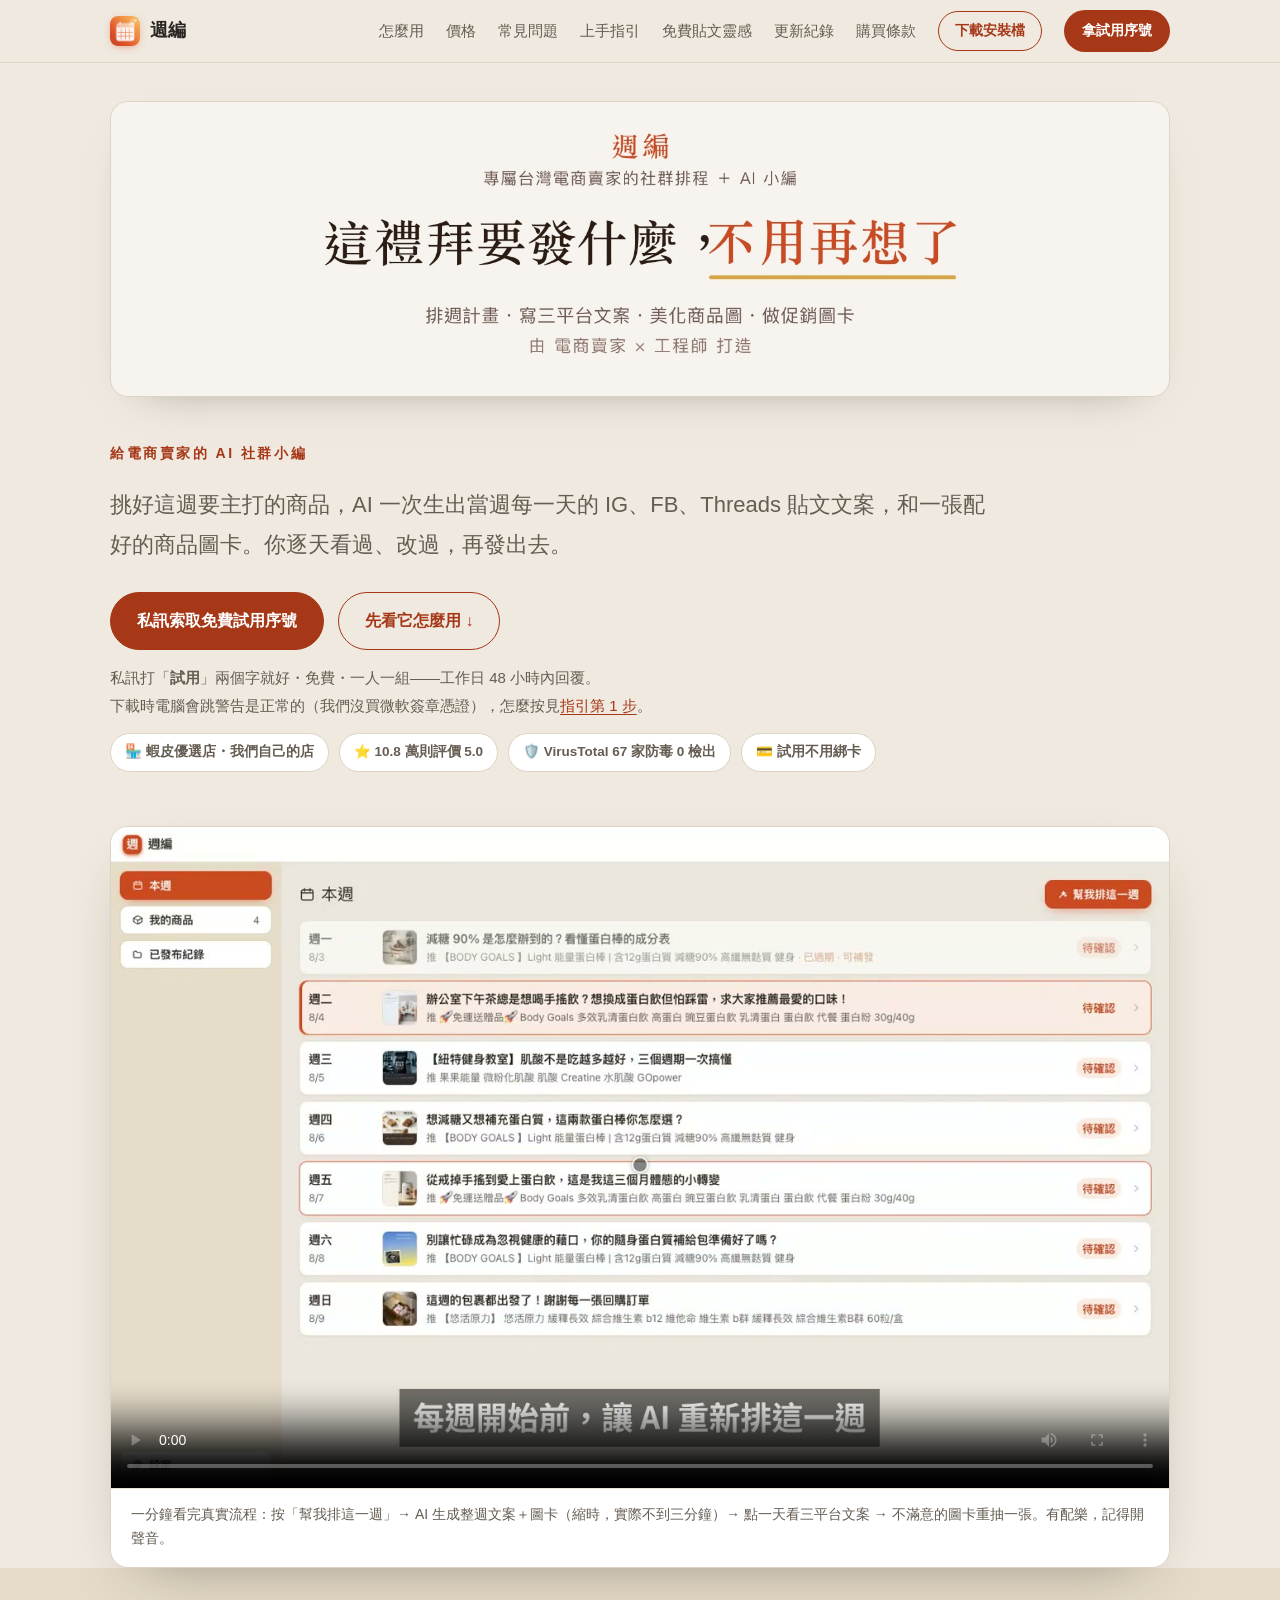
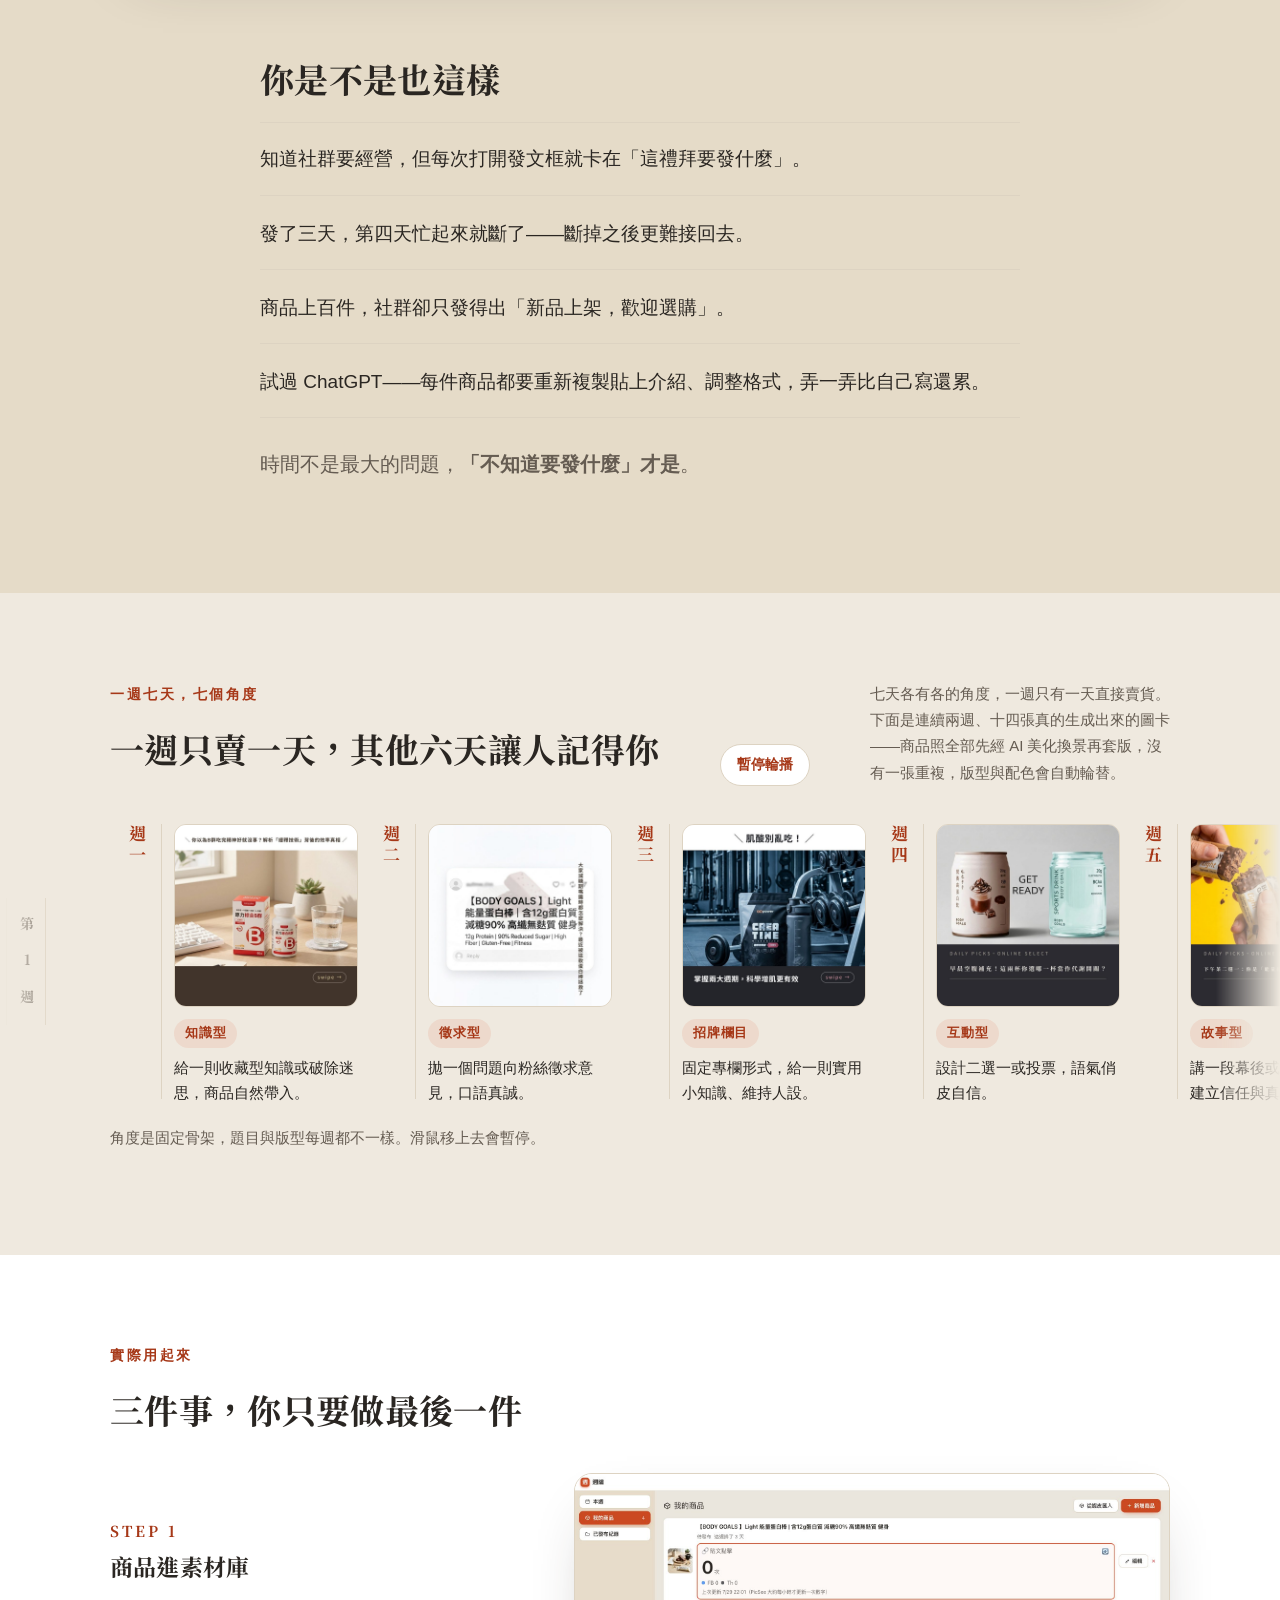
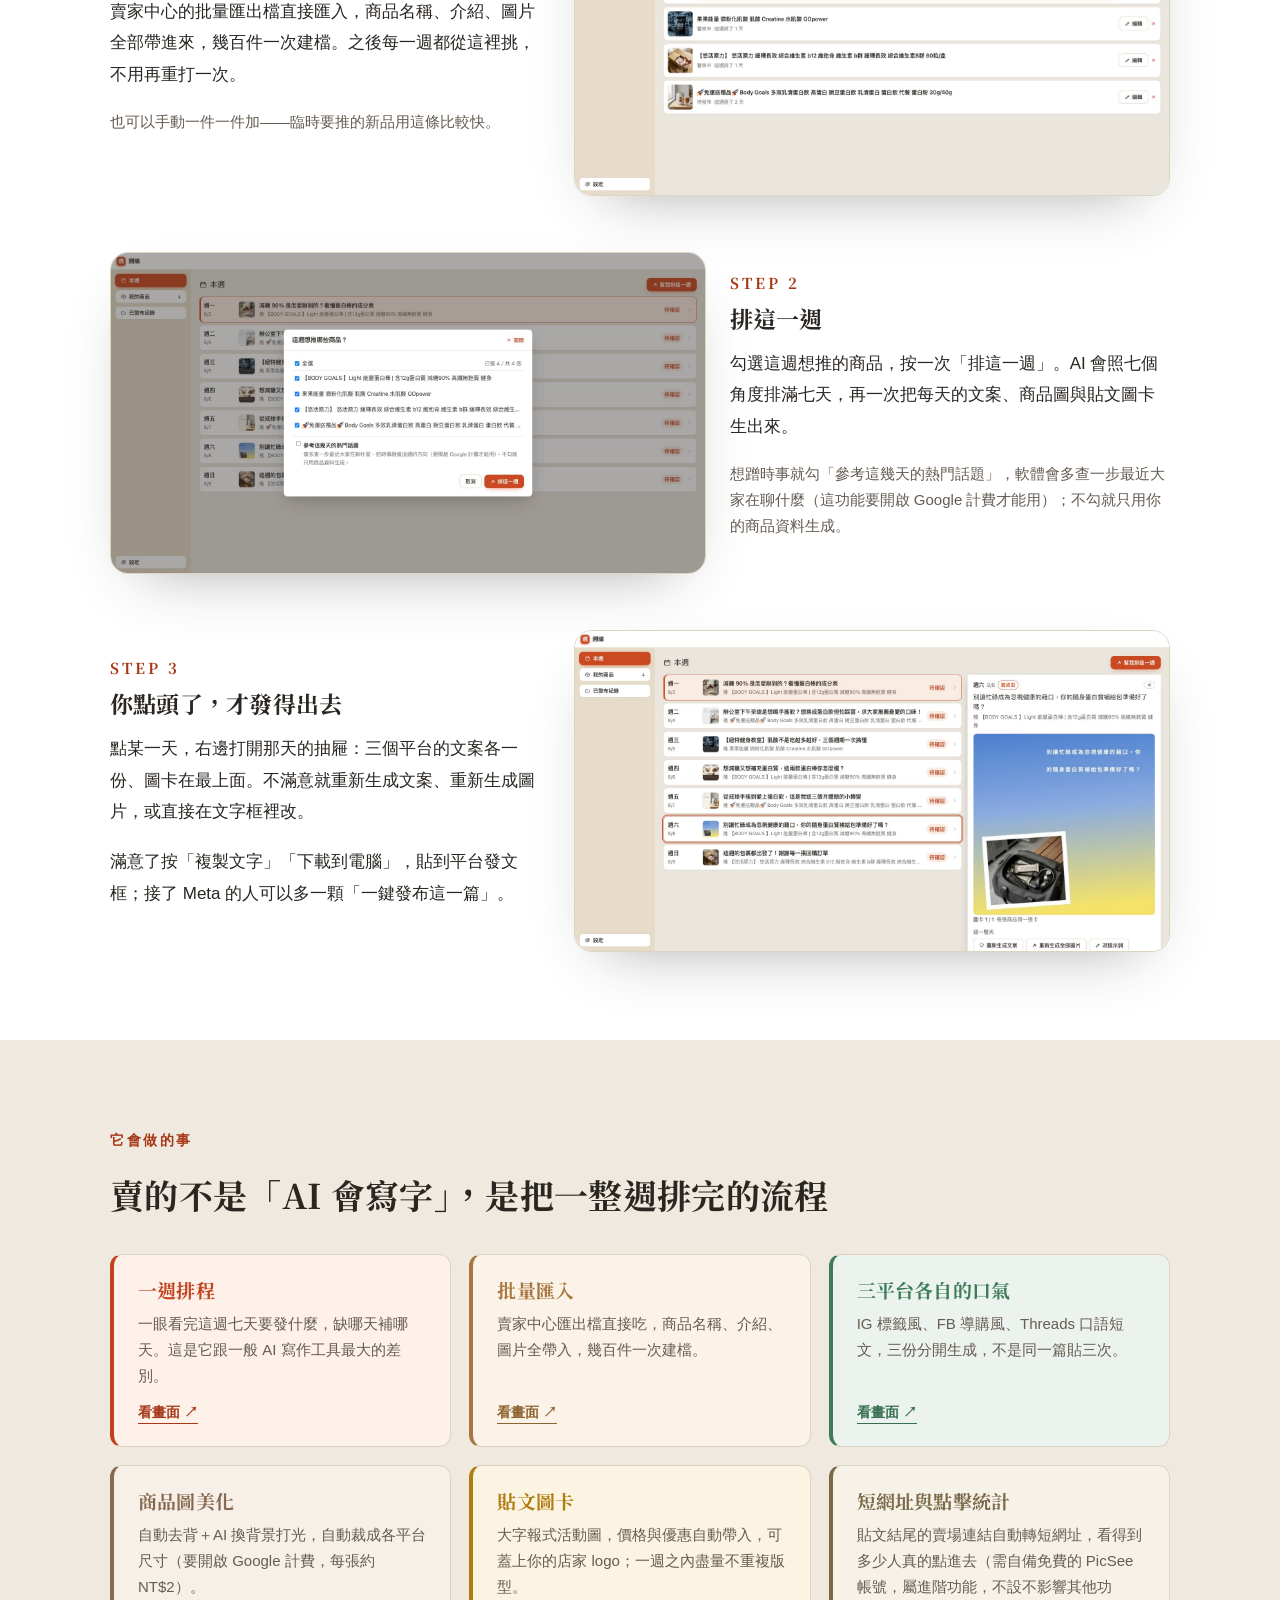
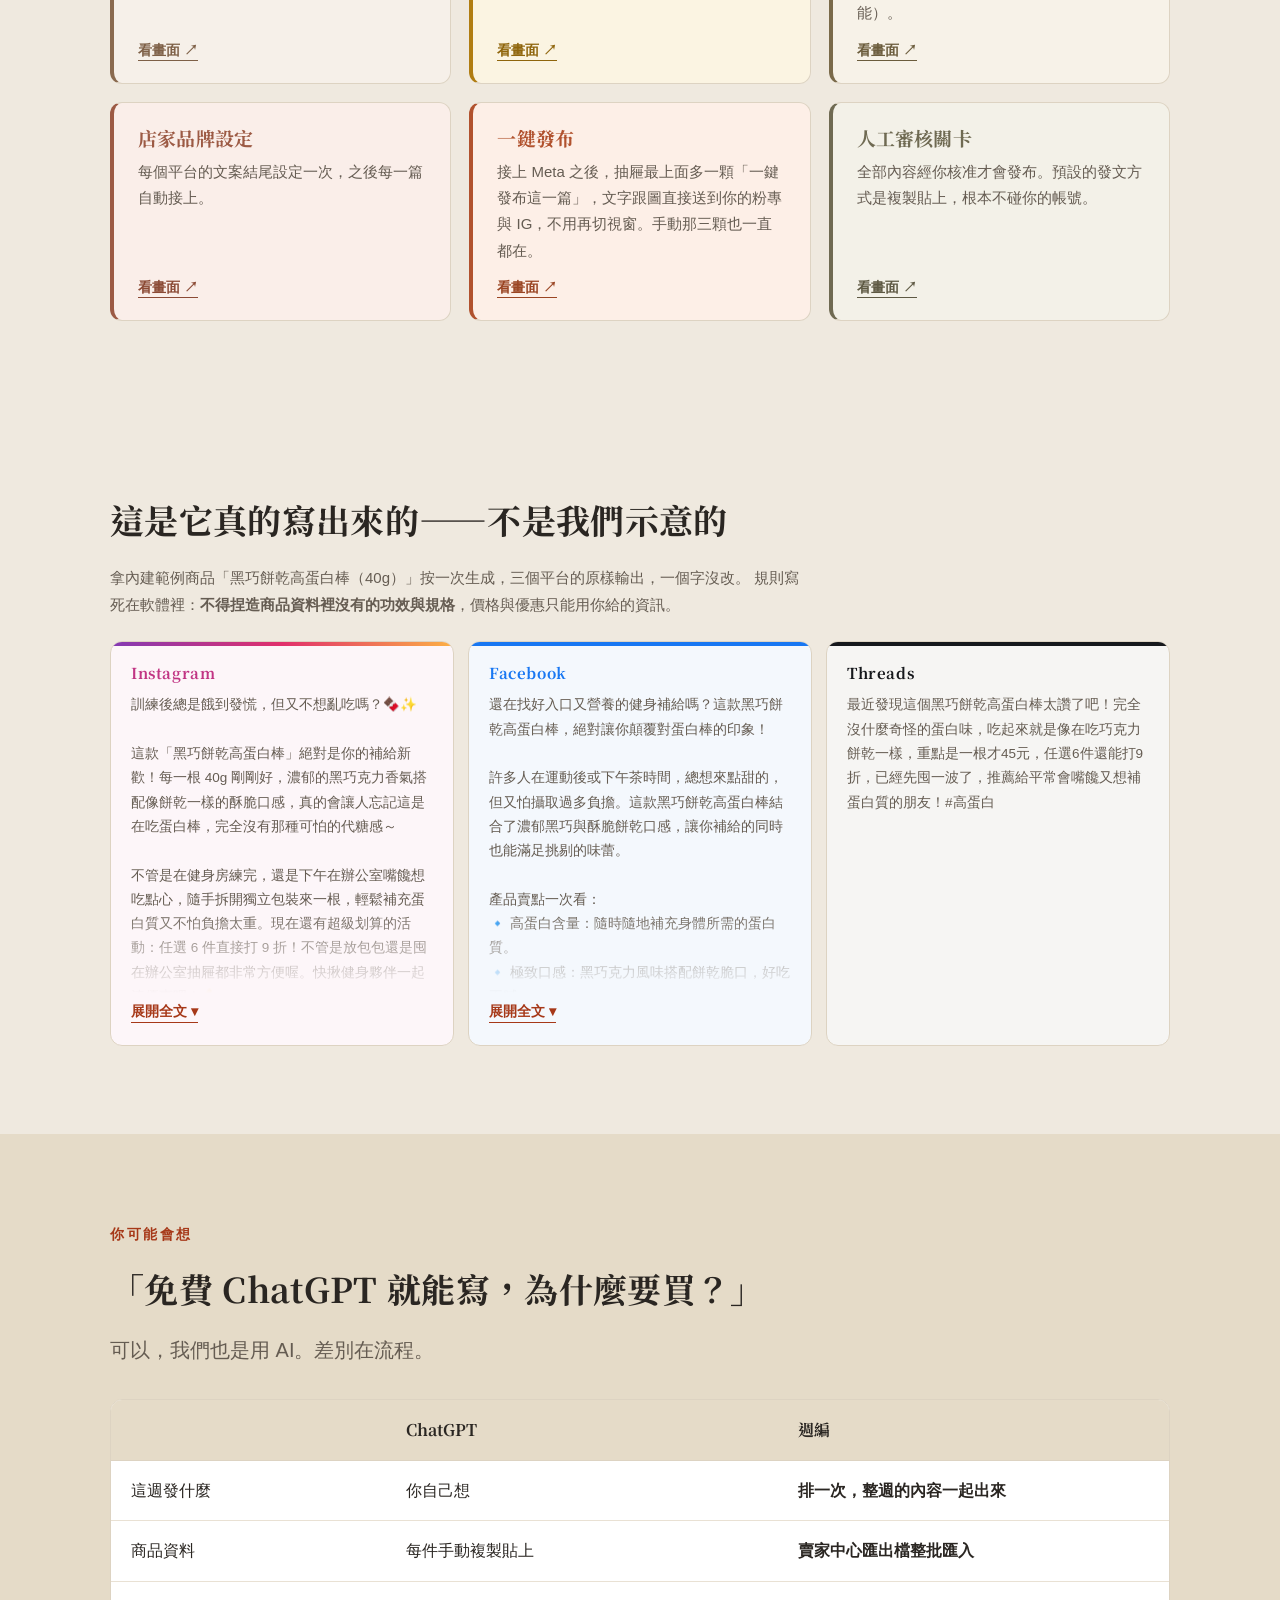
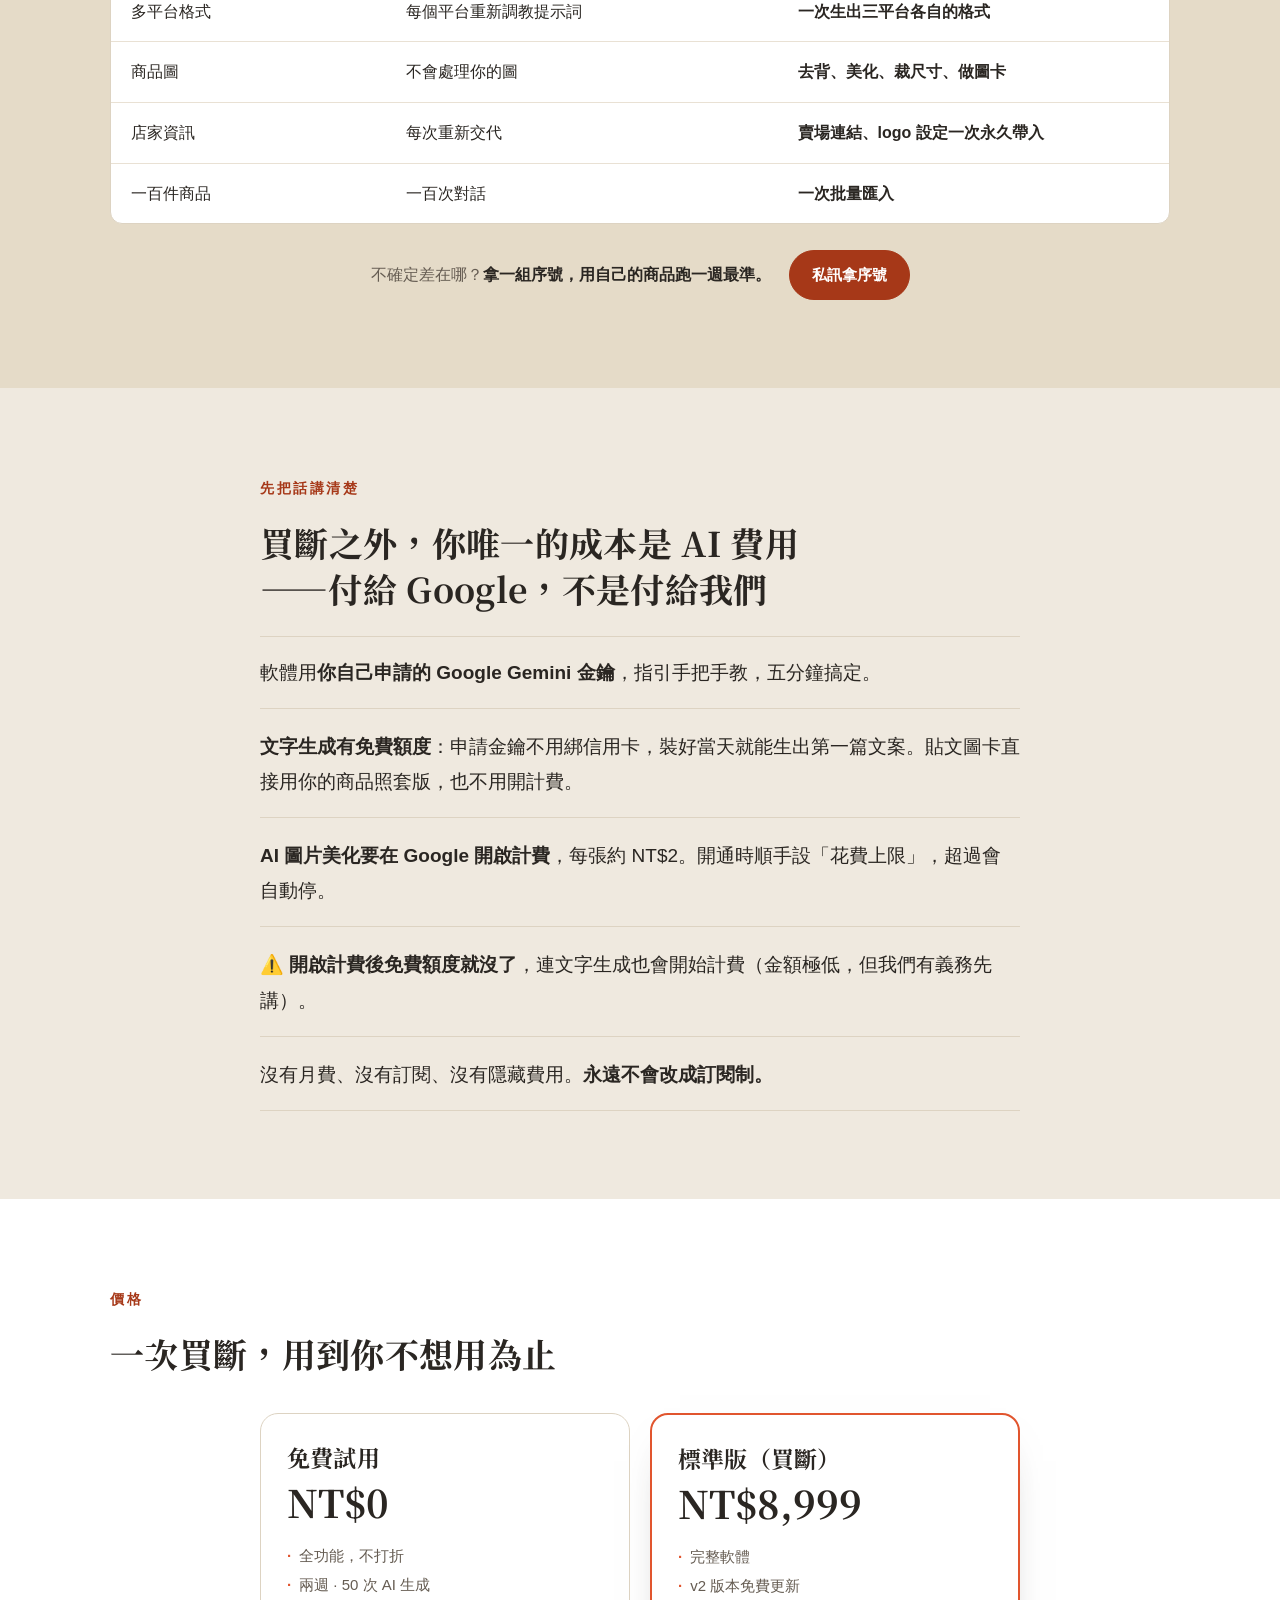
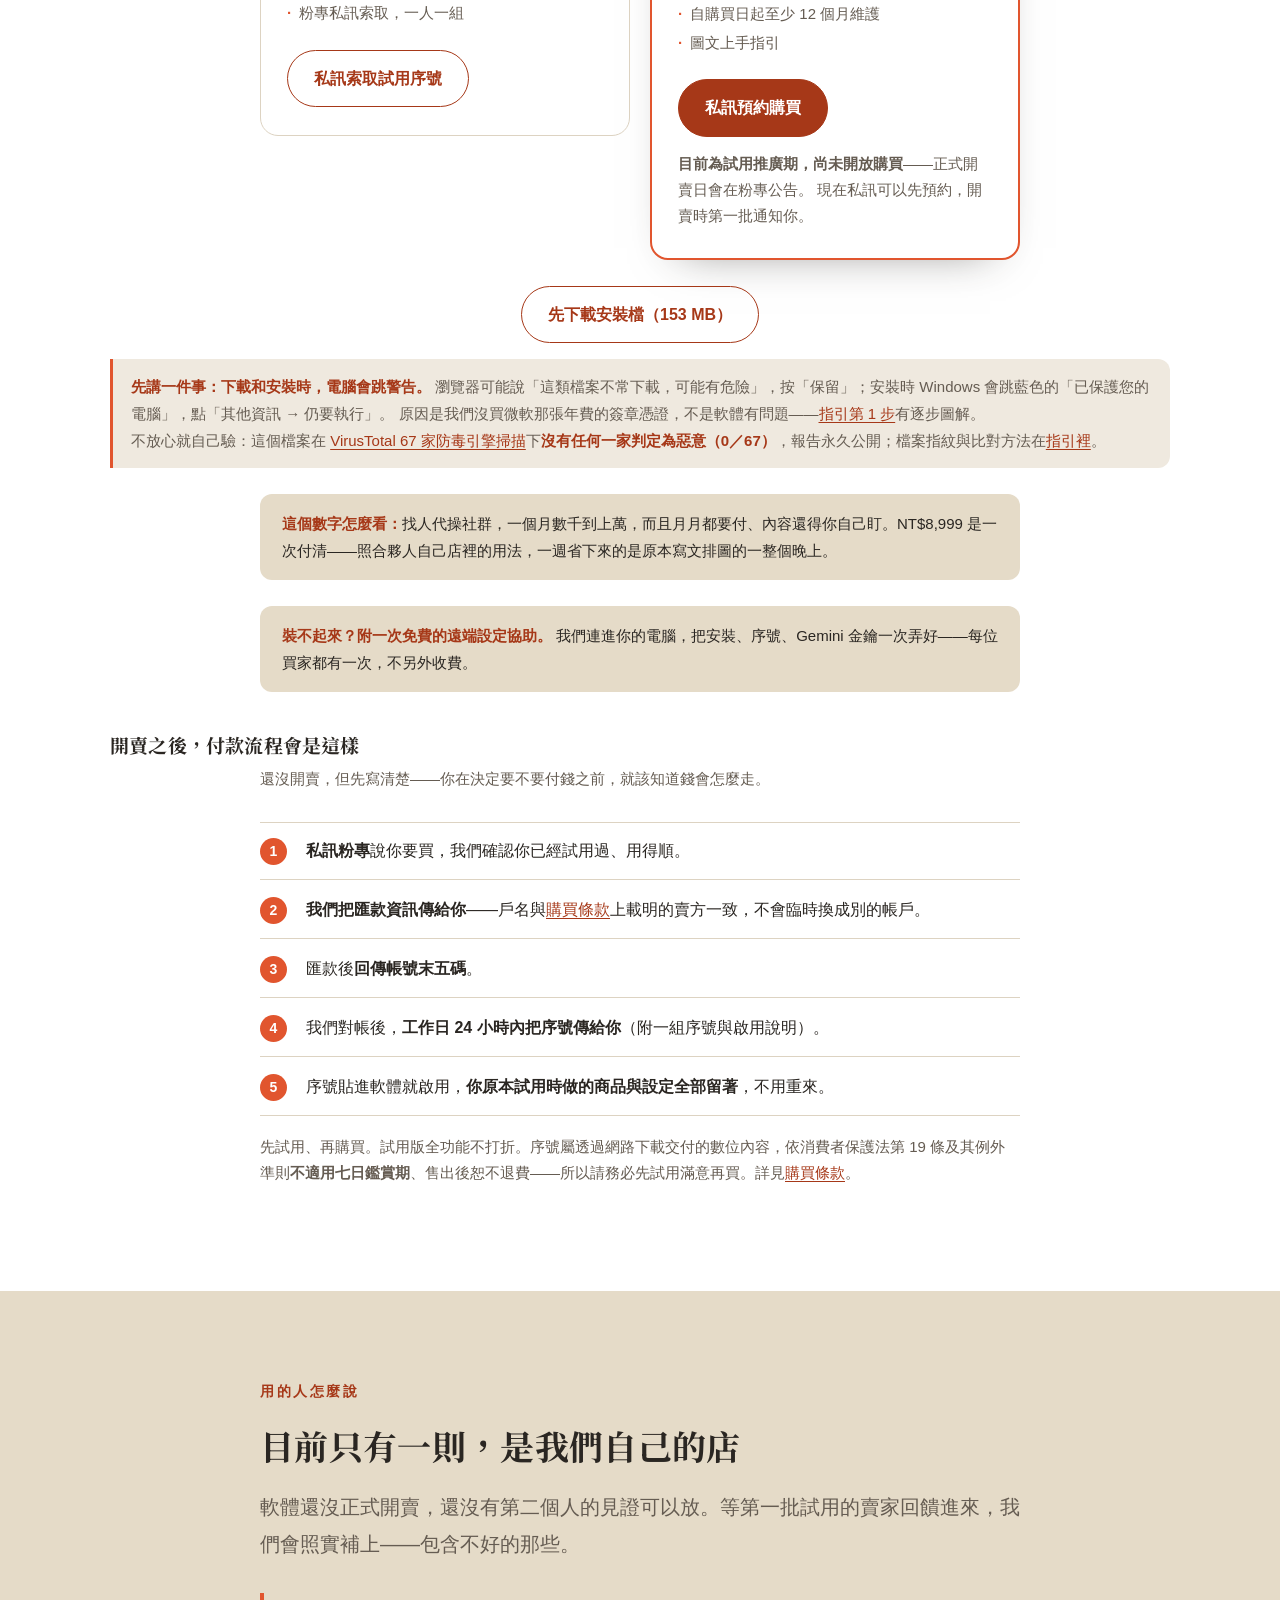
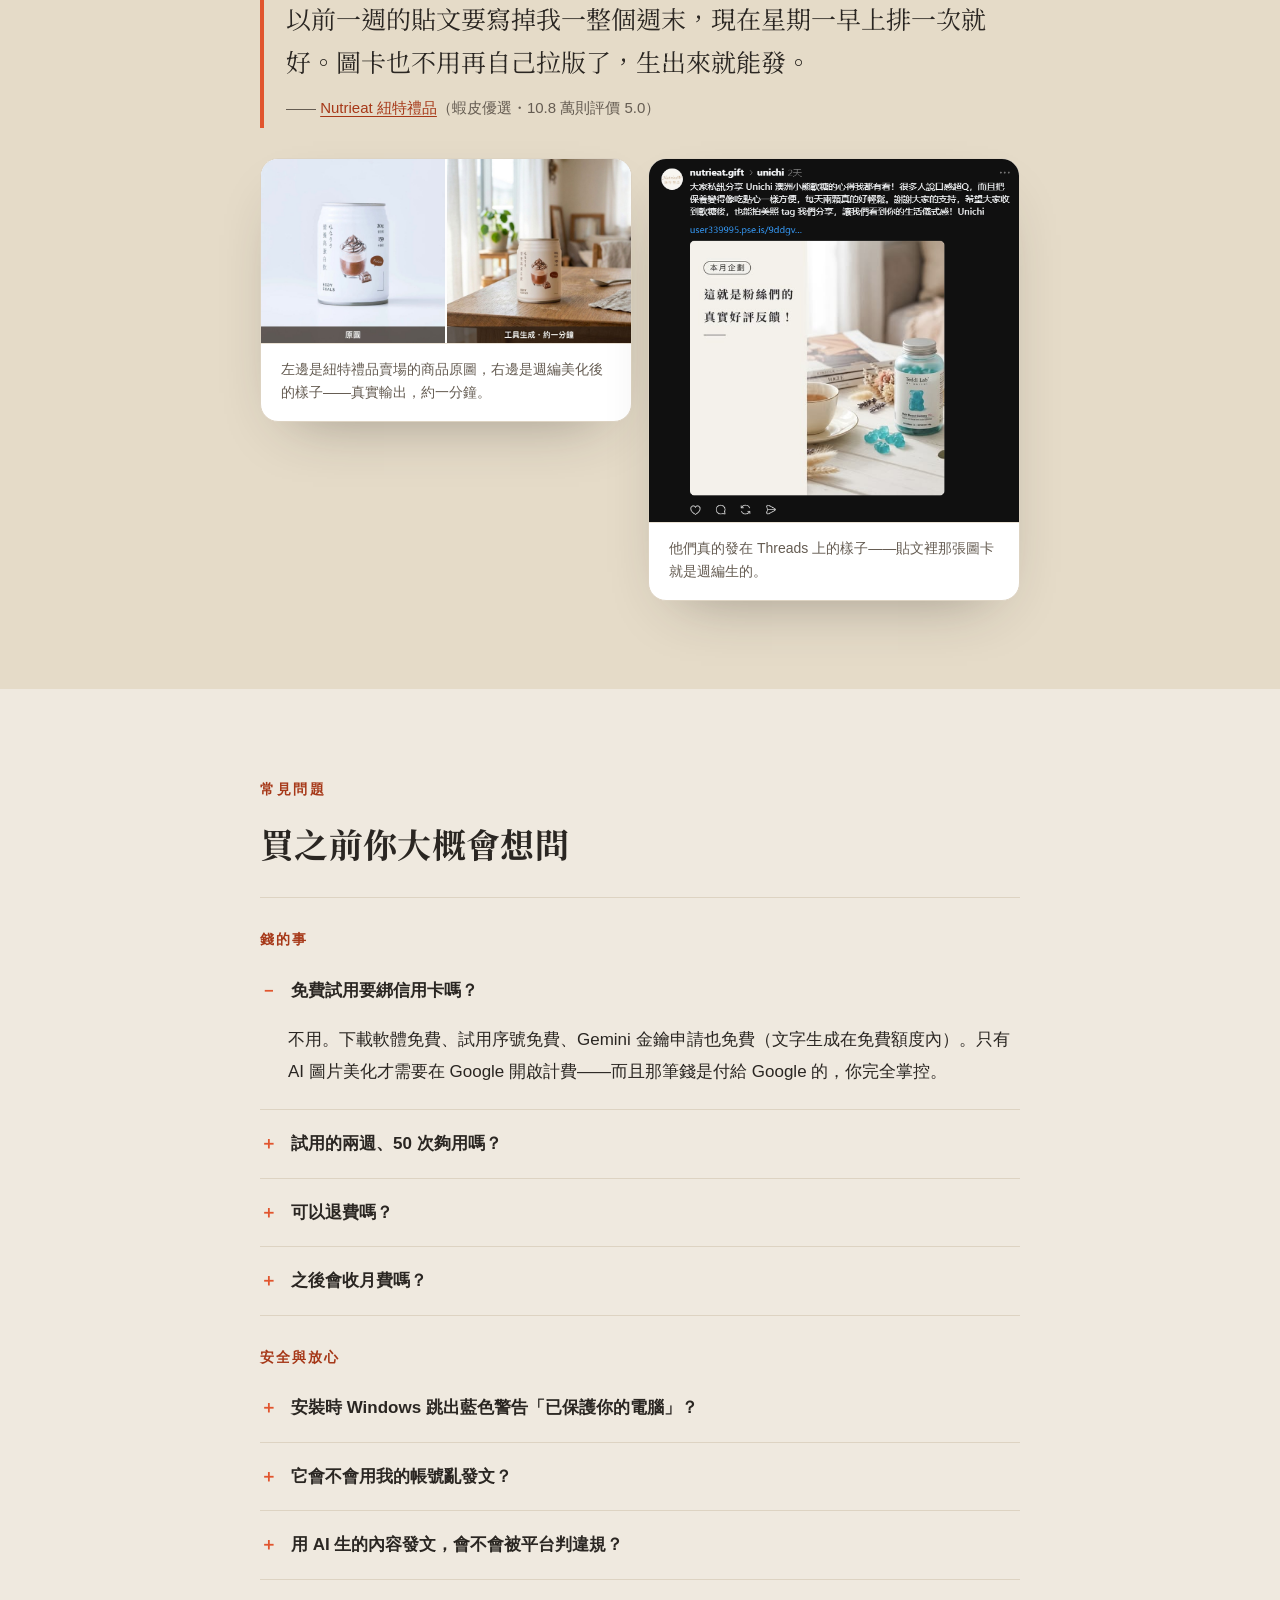
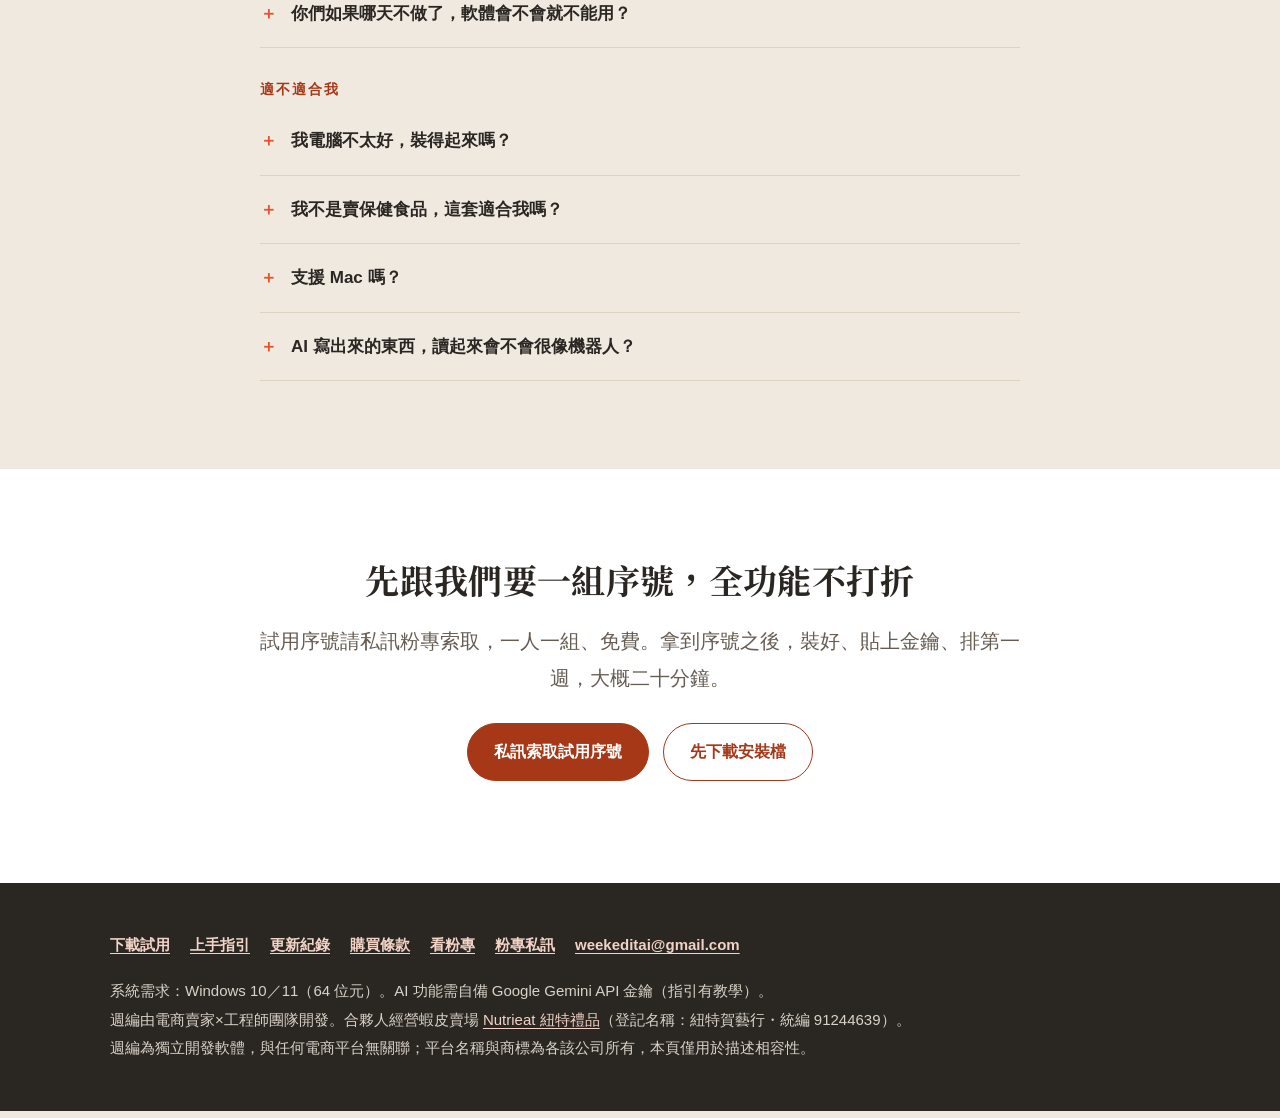
==== index.html @ a0282a7c "更新網站內容（2026-08-05 19:13）" ====
<!doctype html>
<html lang="zh-Hant-TW">
  <head>
    <meta charset="utf-8" />
    <meta name="viewport" content="width=device-width, initial-scale=1" />
    <title>週編 — 這禮拜要發什麼？打開軟體，已經排好了</title>
    <meta
      name="description"
      content="給台灣電商賣家的 Windows 桌面軟體。挑好這週要主打的商品，AI 一次生出當週每天的 IG、FB、Threads 貼文文案與商品圖卡。買斷制，沒有月費。"
    />
    <meta property="og:title" content="週編 — 這禮拜要發什麼？打開軟體，已經排好了" />
    <meta
      property="og:description"
      content="電商賣家×工程師團隊做的社群小編工具。排一次，整週的文案與圖卡一起出來。"
    />
    <meta property="og:type" content="website" />
    <meta property="og:image" content="https://weekedit.tw/assets/og-cover.jpg" />
    <meta property="og:image:width" content="1200" />
    <meta property="og:image:height" content="630" />
    <link rel="canonical" href="https://weekedit.tw/" />
    <meta property="og:url" content="https://weekedit.tw/" />
    <meta property="og:site_name" content="週編" />
    <meta property="og:locale" content="zh_TW" />
    <meta name="twitter:card" content="summary_large_image" />
    <link rel="icon" href="assets/icon.png" />
    <link rel="apple-touch-icon" href="assets/icon-180.png" />
    <link rel="preconnect" href="https://fonts.googleapis.com" />
    <link rel="preconnect" href="https://fonts.gstatic.com" crossorigin />
    <link
      href="https://fonts.googleapis.com/css2?family=Noto+Serif+TC:wght@700&display=swap"
      rel="stylesheet"
    />
    <link rel="stylesheet" href="style.css" />
    <!-- 給 Google 看的身分證資料（訪客看不見）：軟體資訊＋FAQ。答案要跟頁面上寫的一致，改 FAQ 時要同步改這裡。 -->
    <script type="application/ld+json">
      {
        "@context": "https://schema.org",
        "@type": "SoftwareApplication",
        "name": "週編",
        "alternateName": "WEEKEDIT",
        "operatingSystem": "Windows 10, Windows 11",
        "applicationCategory": "BusinessApplication",
        "description": "給台灣電商賣家的 Windows 桌面軟體。挑好這週要主打的商品，AI 一次生出當週每天的 IG、FB、Threads 貼文文案與商品圖卡。買斷制，沒有月費。",
        "url": "https://weekedit.tw/",
        "image": "https://weekedit.tw/assets/og-cover.jpg",
        "offers": {
          "@type": "Offer",
          "price": "8999",
          "priceCurrency": "TWD",
          "availability": "https://schema.org/PreOrder",
          "url": "https://weekedit.tw/#price"
        }
      }
    </script>
    <script type="application/ld+json">
      {
        "@context": "https://schema.org",
        "@type": "FAQPage",
        "mainEntity": [
          { "@type": "Question", "name": "免費試用要綁信用卡嗎？", "acceptedAnswer": { "@type": "Answer", "text": "不用。下載軟體免費、試用序號免費、Gemini 金鑰申請也免費（文字生成在免費額度內）。只有 AI 圖片美化才需要在 Google 開啟計費，而且那筆錢是付給 Google 的。" } },
          { "@type": "Question", "name": "試用的兩週、50 次夠用嗎？", "acceptedAnswer": { "@type": "Answer", "text": "夠。排一整週大約用掉 8 次：按「幫我排這一週」算 1 次，接著七天各生一次算 7 次。只重做圖卡不計次。50 次大概是六週的量。" } },
          { "@type": "Question", "name": "可以退費嗎？", "acceptedAnswer": { "@type": "Answer", "text": "先試用、再購買，試用版全功能不打折。序號是透過網路下載交付的數位內容，依消費者保護法第 19 條及其例外準則不適用七日鑑賞期，售出後恕不退費。" } },
          { "@type": "Question", "name": "之後會收月費嗎？", "acceptedAnswer": { "@type": "Answer", "text": "永遠不會。買斷就是買斷，v2 的更新全部免費。下一代（3.0 以後）才可能另外收費，老客不高於新客價五折，發布前一年內買的人免費升級，而且不升級照樣能用。" } },
          { "@type": "Question", "name": "安裝時 Windows 跳出藍色警告「已保護你的電腦」？", "acceptedAnswer": { "@type": "Answer", "text": "正常的。小型軟體沒買微軟的年費簽章憑證都會這樣，不是軟體有問題。點「其他資訊 → 仍要執行」就能安裝，上手指引第 1 步有逐步圖解。" } },
          { "@type": "Question", "name": "它會不會用我的帳號亂發文？", "acceptedAnswer": { "@type": "Answer", "text": "不會。所有內容經你核准才會發布，預設的發文方式是複製貼上，根本不碰你的帳號。軟體沒有伺服器，商品資料、金鑰與生成內容都存在你自己的電腦。" } },
          { "@type": "Question", "name": "用 AI 生的內容發文，會不會被平台判違規？", "acceptedAnswer": { "@type": "Answer", "text": "軟體預設動線是「生成、你看過改過、複製貼上」，對平台來說就是你手動發的貼文。要注意的是各平台自己的內容規範，那跟用不用 AI 無關。" } },
          { "@type": "Question", "name": "你們如果哪天不做了，軟體會不會就不能用？", "acceptedAnswer": { "@type": "Answer", "text": "不會。軟體沒有我們的伺服器，序號在你自己的電腦上驗證，AI 用你自己的 Google 金鑰。就算我們哪天消失了，你手上的版本照常運作、資料都在。" } },
          { "@type": "Question", "name": "我電腦不太好，裝得起來嗎？", "acceptedAnswer": { "@type": "Answer", "text": "會用賣家中心，就會用這套。有圖文上手指引一步步帶；真的卡住，每位買家都有一次免費遠端協助。" } },
          { "@type": "Question", "name": "我不是賣保健食品，這套適合我嗎？", "acceptedAnswer": { "@type": "Answer", "text": "適合。排週的七個角度跟品類無關，商品資料是從賣家中心的匯出檔帶進來的，服飾、3C、手作、食品都一樣處理。" } },
          { "@type": "Question", "name": "支援 Mac 嗎？", "acceptedAnswer": { "@type": "Answer", "text": "目前只支援 Windows 10／11（64 位元）。" } },
          { "@type": "Question", "name": "AI 寫出來的東西，讀起來會不會很像機器人？", "acceptedAnswer": { "@type": "Answer", "text": "每一篇你都看得到、改得動。不滿意可以只重寫文案或只重做圖片，或直接在文字框裡改。發出去的永遠是你點頭的那一版。" } }
        ]
      }
    </script>
  </head>
  <body>
    <a class="skiplink" href="#main">跳到主要內容</a>
    <header class="topbar">
      <div class="wrap">
        <a class="brand" href="index.html"><img class="brand-tile" src="assets/icon.png" alt="" width="30" height="30" />週編</a>
        <nav class="navlinks" aria-label="主導覽">
          <a href="#how">怎麼用</a>
          <a href="#price">價格</a>
          <a href="#faq">常見問題</a>
          <a href="guide.html">上手指引</a>
          <a href="post-ideas.html">免費貼文靈感</a>
          <a href="changelog.html">更新紀錄</a>
          <a href="terms.html">購買條款</a>
          <!-- ❗下載鈕＝直連安裝檔（檔名帶版號，發版要跟著改：SOP 第 7 節，index 共 4 條）。
               掛 .nav-cta 是為了吃同一條 ≤700px 隱藏規則（手機有底部常駐條，頂欄 CTA 只給桌機）；.nav-dl 蓋成 outline 樣式。 -->
          <a class="nav-cta nav-dl" data-goatcounter-click="dl-topbar"
            href="https://github.com/addle1116/promo-helper-meta/releases/download/v2.5.0/weekedit-2.5.0-setup.exe">下載安裝檔</a>
          <a class="nav-cta" data-goatcounter-click="cta-topbar" href="https://m.me/weekedit.tw" target="_blank" rel="noopener">拿試用序號</a>
        </nav>
      </div>
    </header>

    <main id="main">
    <section class="hero">
      <div class="wrap">
        <!-- 招牌用粉專封面本人：粉專與網站是同一張臉，陌生賣家從社團＞粉專＞網站一路過來不會覺得換了家公司 -->
        <div class="masthead rise">
          <img
            src="assets/cover.jpg"
            alt="週編——這禮拜要發什麼，不用再想了。排週計畫・寫三平台文案・美化商品圖・做促銷圖卡。由電商賣家×工程師團隊打造。"
            width="1640"
            height="624"
          />
        </div>

        <h1 class="sr-only">週編——這禮拜要發什麼？打開軟體，已經排好了</h1>

        <p class="eyebrow rise rise-2">給電商賣家的 AI 社群小編</p>
        <p class="lead rise rise-2" style="font-size: clamp(18px, 2.2vw, 22px)">
          挑好這週要主打的商品，AI 一次生出當週每一天的 IG、FB、Threads
          貼文文案，和一張配好的商品圖卡。你逐天看過、改過，再發出去。
        </p>
        <div class="btn-row rise rise-3" style="margin-top: 26px">
          <a class="btn" data-goatcounter-click="cta-hero" href="https://m.me/weekedit.tw" target="_blank" rel="noopener"
            >私訊索取免費試用序號</a
          >
          <a class="btn ghost" href="#how">先看它怎麼用 ↓</a>
        </div>
        <p class="hero-note">
          私訊打「<strong>試用</strong>」兩個字就好・免費・一人一組——工作日 48 小時內回覆。<br />
          下載時電腦會跳警告是正常的（我們沒買微軟簽章憑證），怎麼按見<a href="guide.html#install">指引第 1 步</a>。
        </p>
        <ul class="trustrow">
          <li>🏪 蝦皮優選店・我們自己的店</li>
          <li>⭐ 10.8 萬則評價 5.0</li>
          <li>🛡️ VirusTotal 67 家防毒 0 檢出</li>
          <li>💳 試用不用綁卡</li>
        </ul>
        <!-- 這段要留在下載鈕正下方：瀏覽器警告在下載當下就跳，指引第 1 步來不及講。 -->

        <!-- 一分鐘示範影片直接當首屏主視覺（2026-08-04 店主拍板換掉靜態週表截圖，避免跟影片內容重複）：
             真的按下排週與一鍵生成（縮時，實際 2 分 53 秒）、真的重抽一張圖卡（AI 生圖費用確認窗刻意入鏡）。
             lofi 配樂＝Pixabay 授權（可商用免掛名），字幕燒在片裡。id="demo" 要留著——教學文章有連過來。
             重製流程＝Playwright 駕駛開發版錄 take2/take3 再 ffmpeg 縮時合成（腳本在 session scratchpad）。 -->
        <figure class="shot rise rise-3" id="demo">
          <video
            id="demovid"
            controls
            playsinline
            preload="metadata"
            poster="assets/demo-poster.jpg"
            width="1280"
            height="800"
            style="display: block; width: 100%; height: auto"
          >
            <source src="assets/demo-60s.mp4" type="video/mp4" />
            你的瀏覽器不支援播放，<a href="assets/demo-60s.mp4">點此下載影片</a>。
          </video>
          <figcaption>
            一分鐘看完真實流程：按「幫我排這一週」→ AI 生成整週文案＋圖卡（縮時，實際不到三分鐘）→
            點一天看三平台文案 → 不滿意的圖卡重抽一張。有配樂，記得開聲音。
          </figcaption>
        </figure>
      </div>
    </section>

    <section class="tint">
      <div class="narrow">
        <h2>你是不是也這樣</h2>
        <ul class="pains">
          <li>知道社群要經營，但每次打開發文框就卡在「這禮拜要發什麼」。</li>
          <li>發了三天，第四天忙起來就斷了——斷掉之後更難接回去。</li>
          <li>商品上百件，社群卻只發得出「新品上架，歡迎選購」。</li>
          <li>試過 ChatGPT——每件商品都要重新複製貼上介紹、調整格式，弄一弄比自己寫還累。</li>
        </ul>
        <p class="lead" style="margin-top: 28px">
          時間不是最大的問題，<strong>「不知道要發什麼」才是</strong>。
        </p>
      </div>
    </section>

    <!-- 招牌區塊：七天七個角度，配七張真的生出來的圖卡 -->
    <section>
      <div class="wrap">
        <div class="weekrail-head">
          <div>
            <p class="eyebrow">一週七天，七個角度</p>
            <h2 style="margin-bottom: 0">一週只賣一天，其他六天讓人記得你</h2>
          </div>
          <button class="rail-pause" type="button" aria-pressed="false">暫停輪播</button>
          <p class="small" style="max-width: 20em; margin: 0">
            七天各有各的角度，一週只有一天直接賣貨。下面是連續兩週、十四張真的生成出來的圖卡——商品照全部先經 AI 美化換景再套版，沒有一張重複，版型與配色會自動輪替。
          </p>
        </div>
      </div>

      <!-- 自動輪播：整組卡片複製一份接在後面，跑到一半（-50%）時畫面與起點一模一樣，
           動畫循環回 0 就看不出接縫。滑鼠移上去會暫停，讓人看得完一張。
           複製的那一份對讀屏軟體隱藏（aria-hidden），不然七天會被念成十四天。 -->
      <div class="rail" role="group" aria-label="連續兩週的貼文圖卡">
        <div class="railtrack">
          <div class="railsep"><span>第 1 週</span></div>
          <div class="railcard">
            <span class="daymark">週一</span>
            <div class="railbody">
              <img decoding="async" width="380" height="380" src="assets/card-w1-1-mon.jpg" alt="週一的貼文圖卡：B 群緩釋技術的效率真相" />
              <span class="angle">知識型</span>
              <p>給一則收藏型知識或破除迷思，商品自然帶入。</p>
            </div>
          </div>
          <div class="railcard">
            <span class="daymark">週二</span>
            <div class="railbody">
              <img loading="lazy" decoding="async" width="380" height="380" src="assets/card-w1-2-tue.jpg" alt="週二的貼文圖卡：減糖期嘴饞怎麼解？蛋白棒救援" />
              <span class="angle">徵求型</span>
              <p>拋一個問題向粉絲徵求意見，口語真誠。</p>
            </div>
          </div>
          <div class="railcard">
            <span class="daymark">週三</span>
            <div class="railbody">
              <img loading="lazy" decoding="async" width="380" height="380" src="assets/card-w1-3-wed.jpg" alt="週三的貼文圖卡：肌酸別亂吃，三個週期才是關鍵" />
              <span class="angle">招牌欄目</span>
              <p>固定專欄形式，給一則實用小知識、維持人設。</p>
            </div>
          </div>
          <div class="railcard">
            <span class="daymark">週四</span>
            <div class="railbody">
              <img loading="lazy" decoding="async" width="380" height="380" src="assets/card-w1-4-thu.jpg" alt="週四的貼文圖卡：早晨空腹這兩杯你選哪一杯" />
              <span class="angle">互動型</span>
              <p>設計二選一或投票，語氣俏皮自信。</p>
            </div>
          </div>
          <div class="railcard">
            <span class="daymark">週五</span>
            <div class="railbody">
              <img loading="lazy" decoding="async" width="380" height="380" src="assets/card-w1-5-fri.jpg" alt="週五的貼文圖卡：下午茶廢人翻身的秘密是這罐" />
              <span class="angle">故事型</span>
              <p>講一段幕後或轉變的故事，建立信任與真實感。</p>
            </div>
          </div>
          <div class="railcard today">
            <span class="daymark">週六</span>
            <div class="railbody">
              <img loading="lazy" decoding="async" width="380" height="380" src="assets/card-w1-6-sat.jpg" alt="週六的貼文圖卡：把下午點心換成這一支" />
              <span class="angle">賣貨型</span>
              <p>本週唯一直接賣貨，用情境包裝、不硬推。</p>
            </div>
          </div>
          <div class="railcard">
            <span class="daymark">週日</span>
            <div class="railbody">
              <img loading="lazy" decoding="async" width="380" height="380" src="assets/card-w1-7-sun.jpg" alt="週日的貼文圖卡：滿滿包裹拆開就是療癒" />
              <span class="angle">曬單型</span>
              <p>轉貼客人分享或曬單，放大社會證明。</p>
            </div>
          </div>
          <div class="railsep"><span>第 2 週</span></div>
          <div class="railcard">
            <span class="daymark">週一</span>
            <div class="railbody">
              <img loading="lazy" decoding="async" width="380" height="380" src="assets/card-w2-1-mon.jpg" alt="週一的貼文圖卡：減糖 90% 怎麼辦到？看懂蛋白棒成分表" />
              <span class="angle">知識型</span>
              <p>同一個角度，換個題目、換個版型。</p>
            </div>
          </div>
          <div class="railcard">
            <span class="daymark">週二</span>
            <div class="railbody">
              <img loading="lazy" decoding="async" width="380" height="380" src="assets/card-w2-2-tue.jpg" alt="週二的貼文圖卡：手搖飲換蛋白飲，口味求推薦" />
              <span class="angle">徵求型</span>
              <p>拋一個問題向粉絲徵求意見，口語真誠。</p>
            </div>
          </div>
          <div class="railcard">
            <span class="daymark">週三</span>
            <div class="railbody">
              <img loading="lazy" decoding="async" width="380" height="380" src="assets/card-w2-3-wed.jpg" alt="週三的貼文圖卡：本月企劃「補給有科學」" />
              <span class="angle">招牌欄目</span>
              <p>專欄繼續開，期數自動往下接。</p>
            </div>
          </div>
          <div class="railcard">
            <span class="daymark">週四</span>
            <div class="railbody">
              <img loading="lazy" decoding="async" width="380" height="380" src="assets/card-w2-4-thu.jpg" alt="週四的貼文圖卡：兩款蛋白棒你怎麼選" />
              <span class="angle">互動型</span>
              <p>設計二選一或投票，語氣俏皮自信。</p>
            </div>
          </div>
          <div class="railcard">
            <span class="daymark">週五</span>
            <div class="railbody">
              <img loading="lazy" decoding="async" width="380" height="380" src="assets/card-w2-5-fri.jpg" alt="週五的貼文圖卡：戒手搖三個月的體態小轉變" />
              <span class="angle">故事型</span>
              <p>講一段幕後或轉變的故事，建立信任與真實感。</p>
            </div>
          </div>
          <div class="railcard today">
            <span class="daymark">週六</span>
            <div class="railbody">
              <img loading="lazy" decoding="async" width="380" height="380" src="assets/card-w2-6-sat.jpg" alt="週六的貼文圖卡：隨身蛋白質補給包準備好了嗎" />
              <span class="angle">賣貨型</span>
              <p>本週唯一直接賣貨，用情境包裝、不硬推。</p>
            </div>
          </div>
          <div class="railcard">
            <span class="daymark">週日</span>
            <div class="railbody">
              <img loading="lazy" decoding="async" width="380" height="380" src="assets/card-w2-7-sun.jpg" alt="週日的貼文圖卡：包裹都出發了，謝謝回購訂單" />
              <span class="angle">曬單型</span>
              <p>轉貼客人分享或曬單，放大社會證明。</p>
            </div>
          </div>

          <!-- ↓ 同一批的複本，只為了讓輪播接得上，不重複念給讀屏軟體聽 -->
          <div class="railsep" aria-hidden="true"><span>第 1 週</span></div>
          <div class="railcard" aria-hidden="true">
            <span class="daymark">週一</span>
            <div class="railbody">
              <img loading="lazy" decoding="async" width="380" height="380" src="assets/card-w1-1-mon.jpg" alt="" />
              <span class="angle">知識型</span>
              <p>給一則收藏型知識或破除迷思，商品自然帶入。</p>
            </div>
          </div>
          <div class="railcard" aria-hidden="true">
            <span class="daymark">週二</span>
            <div class="railbody">
              <img loading="lazy" decoding="async" width="380" height="380" src="assets/card-w1-2-tue.jpg" alt="" />
              <span class="angle">徵求型</span>
              <p>拋一個問題向粉絲徵求意見，口語真誠。</p>
            </div>
          </div>
          <div class="railcard" aria-hidden="true">
            <span class="daymark">週三</span>
            <div class="railbody">
              <img loading="lazy" decoding="async" width="380" height="380" src="assets/card-w1-3-wed.jpg" alt="" />
              <span class="angle">招牌欄目</span>
              <p>固定專欄形式，給一則實用小知識、維持人設。</p>
            </div>
          </div>
          <div class="railcard" aria-hidden="true">
            <span class="daymark">週四</span>
            <div class="railbody">
              <img loading="lazy" decoding="async" width="380" height="380" src="assets/card-w1-4-thu.jpg" alt="" />
              <span class="angle">互動型</span>
              <p>設計二選一或投票，語氣俏皮自信。</p>
            </div>
          </div>
          <div class="railcard" aria-hidden="true">
            <span class="daymark">週五</span>
            <div class="railbody">
              <img loading="lazy" decoding="async" width="380" height="380" src="assets/card-w1-5-fri.jpg" alt="" />
              <span class="angle">故事型</span>
              <p>講一段幕後或轉變的故事，建立信任與真實感。</p>
            </div>
          </div>
          <div class="railcard today" aria-hidden="true">
            <span class="daymark">週六</span>
            <div class="railbody">
              <img loading="lazy" decoding="async" width="380" height="380" src="assets/card-w1-6-sat.jpg" alt="" />
              <span class="angle">賣貨型</span>
              <p>本週唯一直接賣貨，用情境包裝、不硬推。</p>
            </div>
          </div>
          <div class="railcard" aria-hidden="true">
            <span class="daymark">週日</span>
            <div class="railbody">
              <img loading="lazy" decoding="async" width="380" height="380" src="assets/card-w1-7-sun.jpg" alt="" />
              <span class="angle">曬單型</span>
              <p>轉貼客人分享或曬單，放大社會證明。</p>
            </div>
          </div>
          <div class="railsep" aria-hidden="true"><span>第 2 週</span></div>
          <div class="railcard" aria-hidden="true">
            <span class="daymark">週一</span>
            <div class="railbody">
              <img loading="lazy" decoding="async" width="380" height="380" src="assets/card-w2-1-mon.jpg" alt="" />
              <span class="angle">知識型</span>
              <p>同一個角度，換個題目、換個版型。</p>
            </div>
          </div>
          <div class="railcard" aria-hidden="true">
            <span class="daymark">週二</span>
            <div class="railbody">
              <img loading="lazy" decoding="async" width="380" height="380" src="assets/card-w2-2-tue.jpg" alt="" />
              <span class="angle">徵求型</span>
              <p>拋一個問題向粉絲徵求意見，口語真誠。</p>
            </div>
          </div>
          <div class="railcard" aria-hidden="true">
            <span class="daymark">週三</span>
            <div class="railbody">
              <img loading="lazy" decoding="async" width="380" height="380" src="assets/card-w2-3-wed.jpg" alt="" />
              <span class="angle">招牌欄目</span>
              <p>專欄繼續開，期數自動往下接。</p>
            </div>
          </div>
          <div class="railcard" aria-hidden="true">
            <span class="daymark">週四</span>
            <div class="railbody">
              <img loading="lazy" decoding="async" width="380" height="380" src="assets/card-w2-4-thu.jpg" alt="" />
              <span class="angle">互動型</span>
              <p>設計二選一或投票，語氣俏皮自信。</p>
            </div>
          </div>
          <div class="railcard" aria-hidden="true">
            <span class="daymark">週五</span>
            <div class="railbody">
              <img loading="lazy" decoding="async" width="380" height="380" src="assets/card-w2-5-fri.jpg" alt="" />
              <span class="angle">故事型</span>
              <p>講一段幕後或轉變的故事，建立信任與真實感。</p>
            </div>
          </div>
          <div class="railcard today" aria-hidden="true">
            <span class="daymark">週六</span>
            <div class="railbody">
              <img loading="lazy" decoding="async" width="380" height="380" src="assets/card-w2-6-sat.jpg" alt="" />
              <span class="angle">賣貨型</span>
              <p>本週唯一直接賣貨，用情境包裝、不硬推。</p>
            </div>
          </div>
          <div class="railcard" aria-hidden="true">
            <span class="daymark">週日</span>
            <div class="railbody">
              <img loading="lazy" decoding="async" width="380" height="380" src="assets/card-w2-7-sun.jpg" alt="" />
              <span class="angle">曬單型</span>
              <p>轉貼客人分享或曬單，放大社會證明。</p>
            </div>
          </div>
        </div>
      </div>

      <div class="wrap">
        <p class="small" style="margin-top: 4px">
          角度是固定骨架，題目與版型每週都不一樣。滑鼠移上去會暫停。
        </p>
      </div>
    </section>

    <section class="paper" id="how">
      <div class="wrap">
        <p class="eyebrow">實際用起來</p>
        <h2>三件事，你只要做最後一件</h2>

        <div class="steps">
          <div class="step">
            <div class="step-text">
              <span class="step-no">STEP 1</span>
              <h3>商品進素材庫</h3>
              <p>
                賣家中心的批量匯出檔直接匯入，商品名稱、介紹、圖片全部帶進來，幾百件一次建檔。之後每一週都從這裡挑，不用再重打一次。
              </p>
              <p class="small">也可以手動一件一件加——臨時要推的新品用這條比較快。</p>
            </div>
            <figure class="shot" style="margin-top: 0">
              <img src="assets/app-products.jpg" alt="我的商品頁：商品清單與封面縮圖" loading="lazy" />
            </figure>
          </div>

          <div class="step flip">
            <div class="step-text">
              <span class="step-no">STEP 2</span>
              <h3>排這一週</h3>
              <p>
                勾選這週想推的商品，按一次「排這一週」。AI
                會照七個角度排滿七天，再一次把每天的文案、商品圖與貼文圖卡生出來。
              </p>
              <p class="small">
                想蹭時事就勾「參考這幾天的熱門話題」，軟體會多查一步最近大家在聊什麼（這功能要開啟
                Google 計費才能用）；不勾就只用你的商品資料生成。
              </p>
            </div>
            <figure class="shot" style="margin-top: 0">
              <img
                src="assets/app-planweek.jpg"
                alt="排這一週的視窗：勾選商品、可選是否參考熱門話題"
                loading="lazy"
              />
            </figure>
          </div>

          <div class="step">
            <div class="step-text">
              <span class="step-no">STEP 3</span>
              <h3>你點頭了，才發得出去</h3>
              <p>
                點某一天，右邊打開那天的抽屜：三個平台的文案各一份、圖卡在最上面。不滿意就重新生成文案、重新生成圖片，或直接在文字框裡改。
              </p>
              <p>
                滿意了按「複製文字」「下載到電腦」，貼到平台發文框；接了 Meta
                的人可以多一顆「一鍵發布這一篇」。
              </p>
            </div>
            <figure class="shot" style="margin-top: 0">
              <img
                src="assets/app-drawer.jpg"
                alt="某一天的抽屜：貼文圖卡、三平台文案分頁、複製文字與下載到電腦"
                loading="lazy"
              />
            </figure>
          </div>
        </div>
      </div>
    </section>

    <section>
      <div class="wrap">
        <p class="eyebrow">它會做的事</p>
        <h2>賣的不是「AI 會寫字」，是把一整週排完的流程</h2>
        <div class="cards">
          <div class="card c1">
            <h3>一週排程</h3>
            <p>一眼看完這週七天要發什麼，缺哪天補哪天。這是它跟一般 AI 寫作工具最大的差別。</p>
            <a
              class="card-shot" aria-label="看畫面：首頁週表"
              href="assets/app-week.jpg"
              data-shot="assets/app-week.jpg"
              data-caption="首頁週表：一週七天各排了什麼，一眼看完"
              >看畫面 ↗</a
            >
          </div>
          <div class="card c2">
            <h3>批量匯入</h3>
            <p>賣家中心匯出檔直接吃，商品名稱、介紹、圖片全帶入，幾百件一次建檔。</p>
            <a
              class="card-shot" aria-label="看畫面：新增商品"
              href="assets/app-newproduct.jpg"
              data-shot="assets/app-newproduct.jpg"
              data-caption="新增商品：上面是批量匯入，下面是手動一件一件加"
              >看畫面 ↗</a
            >
          </div>
          <div class="card c3">
            <h3>三平台各自的口氣</h3>
            <p>IG 標籤風、FB 導購風、Threads 口語短文，三份分開生成，不是同一篇貼三次。</p>
            <a
              class="card-shot" aria-label="看畫面：抽屜裡切到 IG 分頁"
              href="assets/app-drawer-ig.jpg"
              data-shot="assets/app-drawer-ig.jpg"
              data-caption="抽屜裡切到 IG 分頁：三個平台各一份文案"
              >看畫面 ↗</a
            >
          </div>
          <div class="card c4">
            <h3>商品圖美化</h3>
            <p>自動去背＋AI 換背景打光，自動裁成各平台尺寸（要開啟 Google 計費，每張約 NT$2）。</p>
            <a
              class="card-shot" aria-label="看畫面：抽屜的「圖片」那一列"
              href="assets/app-drawer.jpg"
              data-shot="assets/app-drawer.jpg"
              data-caption="抽屜的「圖片」那一列：隨時換美化風格、決定要不要先去背"
              >看畫面 ↗</a
            >
          </div>
          <div class="card c5">
            <h3>貼文圖卡</h3>
            <p>大字報式活動圖，價格與優惠自動帶入，可蓋上你的店家 logo；一週之內盡量不重複版型。</p>
            <a
              class="card-shot" aria-label="看畫面：調整圖卡"
              href="assets/app-cardedit.jpg"
              data-shot="assets/app-cardedit.jpg"
              data-caption="調整圖卡：換版型、換配色、改字，或用「自由編輯」自己拖版"
              >看畫面 ↗</a
            >
          </div>
          <div class="card c6">
            <h3>短網址與點擊統計</h3>
            <p>貼文結尾的賣場連結自動轉短網址，看得到多少人真的點進去（需自備免費的 PicSee 帳號，屬進階功能，不設不影響其他功能）。</p>
            <a
              class="card-shot" aria-label="看畫面：商品清單"
              href="assets/app-products.jpg"
              data-shot="assets/app-products.jpg"
              data-caption="商品清單：短網址被點了幾次就顯示在商品卡上"
              >看畫面 ↗</a
            >
          </div>
          <div class="card c7">
            <h3>店家品牌設定</h3>
            <p>每個平台的文案結尾設定一次，之後每一篇自動接上。</p>
            <a
              class="card-shot" aria-label="看畫面：設定視窗"
              href="assets/app-settings.jpg"
              data-shot="assets/app-settings.jpg"
              data-caption="設定視窗：分成常用、進階、其他三組"
              >看畫面 ↗</a
            >
          </div>
          <div class="card c9">
            <h3>一鍵發布</h3>
            <p>
              接上 Meta 之後，抽屜最上面多一顆「一鍵發布這一篇」，文字跟圖直接送到你的粉專與
              IG，不用再切視窗。手動那三顆也一直都在。
            </p>
            <a
              class="card-shot" aria-label="看畫面：發布區"
              href="assets/app-publish.jpg"
              data-shot="assets/app-publish.jpg"
              data-caption="發布區：接了 Meta 多一顆一鍵發布；下面永遠留著複製文字、下載到電腦、開啟平台"
              >看畫面 ↗</a
            >
          </div>
          <div class="card c8">
            <h3>人工審核關卡</h3>
            <p>全部內容經你核准才會發布。預設的發文方式是複製貼上，根本不碰你的帳號。</p>
            <a
              class="card-shot" aria-label="看畫面：一天的抽屜"
              href="assets/app-drawer.jpg"
              data-shot="assets/app-drawer.jpg"
              data-caption="一天的抽屜：文案、圖卡都改到你滿意，才輪到下面的發布那一排"
              >看畫面 ↗</a
            >
          </div>
        </div>
      </div>
    </section>

    <!-- w9 產品證明：下面三段是 copywriter.generateCopy() 真實輸出（2026-08-02，
         內建範例商品「黑巧餅乾高蛋白棒」，原樣未改）。換示例＝重新生成後整段換，不得手改內文。 -->
    <section id="realcopy">
      <div class="wrap">
        <h2>這是它真的寫出來的——不是我們示意的</h2>
        <p class="secnote-real">拿內建範例商品「黑巧餅乾高蛋白棒（40g）」按一次生成，三個平台的原樣輸出，一個字沒改。
          規則寫死在軟體裡：<strong>不得捏造商品資料裡沒有的功效與規格</strong>，價格與優惠只能用你給的資訊。</p>
        <div class="copyproof">
          <article class="pf-ig"><h3>Instagram</h3><pre>訓練後總是餓到發慌，但又不想亂吃嗎？🍫✨

這款「黑巧餅乾高蛋白棒」絕對是你的補給新歡！每一根 40g 剛剛好，濃郁的黑巧克力香氣搭配像餅乾一樣的酥脆口感，真的會讓人忘記這是在吃蛋白棒，完全沒有那種可怕的代糖感～

不管是在健身房練完，還是下午在辦公室嘴饞想吃點心，隨手拆開獨立包裝來一根，輕鬆補充蛋白質又不怕負擔太重。現在還有超級划算的活動：任選 6 件直接打 9 折！不管是放包包還是囤在辦公室抽屜都非常方便喔。快揪健身夥伴一起湊優惠吧！💪

#高蛋白 #黑巧克力 #蛋白棒 #健身補給 #嘴饞必備 #增肌減脂 #運動營養 #蛋白質補給 #健身餐 #餅乾口感 #下午茶 #健康零食 #健身日常 #proteinbar #workoutsnack</pre></article>
          <article class="pf-fb"><h3>Facebook</h3><pre>還在找好入口又營養的健身補給嗎？這款黑巧餅乾高蛋白棒，絕對讓你顛覆對蛋白棒的印象！

許多人在運動後或下午茶時間，總想來點甜的，但又怕攝取過多負擔。這款黑巧餅乾高蛋白棒結合了濃郁黑巧與酥脆餅乾口感，讓你補給的同時也能滿足挑剔的味蕾。

產品賣點一次看：
🔹 高蛋白含量：隨時隨地補充身體所需的蛋白質。
🔹 極致口感：黑巧克力風味搭配餅乾脆口，好吃不膩。
🔹 隨手包裝：40g 輕便設計，獨立包裝攜帶最方便。

現在我們推出了超值優惠，單支售價只要 NT$45，任選 6 件再享 9 折優惠！無論是平時訓練後的營養補充，或是忙碌生活中的快速能量補給，這款蛋白棒都能完美應對。

現在就為你的健身計畫與辦公室零食櫃備貨吧！立即選購，用美味補充蛋白質！</pre></article>
          <article class="pf-th"><h3>Threads</h3><pre>最近發現這個黑巧餅乾高蛋白棒太讚了吧！完全沒什麼奇怪的蛋白味，吃起來就是像在吃巧克力餅乾一樣，重點是一根才45元，任選6件還能打9折，已經先囤一波了，推薦給平常會嘴饞又想補蛋白質的朋友！#高蛋白</pre></article>
        </div>
      </div>
    </section>

    <section class="tint">
      <div class="wrap">
        <p class="eyebrow">你可能會想</p>
        <h2>「免費 ChatGPT 就能寫，為什麼要買？」</h2>
        <p class="lead">可以，我們也是用 AI。差別在流程。</p>
        <div class="table-wrap">
          <table>
            <thead>
              <tr>
                <th style="width: 26%"></th>
                <th style="width: 37%">ChatGPT</th>
                <th style="width: 37%">週編</th>
              </tr>
            </thead>
            <tbody>
              <tr>
                <td>這週發什麼</td>
                <td>你自己想</td>
                <td class="mine">排一次，整週的內容一起出來</td>
              </tr>
              <tr>
                <td>商品資料</td>
                <td>每件手動複製貼上</td>
                <td class="mine">賣家中心匯出檔整批匯入</td>
              </tr>
              <tr>
                <td>多平台格式</td>
                <td>每個平台重新調教提示詞</td>
                <td class="mine">一次生出三平台各自的格式</td>
              </tr>
              <tr>
                <td>商品圖</td>
                <td>不會處理你的圖</td>
                <td class="mine">去背、美化、裁尺寸、做圖卡</td>
              </tr>
              <tr>
                <td>店家資訊</td>
                <td>每次重新交代</td>
                <td class="mine">賣場連結、logo 設定一次永久帶入</td>
              </tr>
              <tr>
                <td>一百件商品</td>
                <td>一百次對話</td>
                <td class="mine">一次批量匯入</td>
              </tr>
            </tbody>
          </table>
        </div>
        <div class="midcta">
          <span>不確定差在哪？<strong>拿一組序號，用自己的商品跑一週最準。</strong></span>
          <a class="btn" data-goatcounter-click="cta-table" href="https://m.me/weekedit.tw" target="_blank" rel="noopener">私訊拿序號</a>
        </div>
      </div>
    </section>

    <section>
      <div class="narrow">
        <p class="eyebrow">先把話講清楚</p>
        <h2>買斷之外，你唯一的成本是 AI 費用<br />——付給 Google，不是付給我們</h2>
        <ul class="pains" style="margin-top: 24px">
          <li>
            軟體用<strong>你自己申請的 Google Gemini 金鑰</strong>，指引手把手教，五分鐘搞定。
          </li>
          <li>
            <strong>文字生成有免費額度</strong>：申請金鑰不用綁信用卡，裝好當天就能生出第一篇文案。貼文圖卡直接用你的商品照套版，也不用開計費。
          </li>
          <li>
            <strong>AI 圖片美化要在 Google 開啟計費</strong>，每張約 NT$2。開通時順手設「花費上限」，超過會自動停。
          </li>
          <li>
            ⚠️
            <strong>開啟計費後免費額度就沒了</strong>，連文字生成也會開始計費（金額極低，但我們有義務先講）。
          </li>
          <li>沒有月費、沒有訂閱、沒有隱藏費用。<strong>永遠不會改成訂閱制。</strong></li>
        </ul>
      </div>
    </section>

    <section class="paper" id="price">
      <div class="wrap">
        <p class="eyebrow">價格</p>
        <h2>一次買斷，用到你不想用為止</h2>
        <div class="plans">
          <div class="plan">
            <h3>免費試用</h3>
            <p class="price">NT$0</p>
            <ul>
              <li>全功能，不打折</li>
              <li>兩週 · 50 次 AI 生成</li>
              <li>粉專私訊索取，一人一組</li>
            </ul>
            <a class="btn ghost" data-goatcounter-click="cta-price-trial" href="https://m.me/weekedit.tw">私訊索取試用序號</a>
          </div>

          <div class="plan main">
            <h3>標準版（買斷）</h3>
            <p class="price">NT$8,999</p>
            <ul>
              <li>完整軟體</li>
              <li>v2 版本免費更新</li>
              <li>自購買日起至少 12 個月維護</li>
              <li>圖文上手指引</li>
            </ul>
            <a class="btn" data-goatcounter-click="cta-price-buy" href="https://m.me/weekedit.tw">私訊預約購買</a>
            <p class="small" style="margin: 14px 0 0">
              <strong>目前為試用推廣期，尚未開放購買</strong>——正式開賣日會在粉專公告。
              現在私訊可以先預約，開賣時第一批通知你。
            </p>
          </div>

        </div>
        <div style="text-align:center;margin:26px 0 6px"><a
            class="btn ghost"
            data-goatcounter-click="dl-price"
            href="https://github.com/addle1116/promo-helper-meta/releases/download/v2.5.0/weekedit-2.5.0-setup.exe"
            >先下載安裝檔（153 MB）</a
          ></div>
        <p class="hero-note warnnote">
          <strong>先講一件事：下載和安裝時，電腦會跳警告。</strong>
          瀏覽器可能說「這類檔案不常下載，可能有危險」，按「保留」；安裝時 Windows 會跳藍色的「已保護您的電腦」，點「其他資訊 → 仍要執行」。
          原因是我們沒買微軟那張年費的簽章憑證，不是軟體有問題——<a href="guide.html#install">指引第 1 步</a>有逐步圖解。<br />
          不放心就自己驗：這個檔案在
          <a
            href="https://www.virustotal.com/gui/file/efae2734bf73ffe0c688b8d2ddfddbc3f0dd28120a626ff9426f2c4c3b00ab64"
            target="_blank"
            rel="noreferrer"
            >VirusTotal 67 家防毒引擎掃描</a
          >下<strong>沒有任何一家判定為惡意（0／67）</strong>，報告永久公開；檔案指紋與比對方法在<a
            href="guide.html#install"
            >指引裡</a
          >。
        </p>
        <p class="plan-note">
          <strong>這個數字怎麼看：</strong>找人代操社群，一個月數千到上萬，而且月月都要付、內容還得你自己盯。NT$8,999
          是一次付清——照合夥人自己店裡的用法，一週省下來的是原本寫文排圖的一整個晚上。
        </p>
        <p class="plan-note">
          <strong>裝不起來？附一次免費的遠端設定協助。</strong>
          我們連進你的電腦，把安裝、序號、Gemini 金鑰一次弄好——每位買家都有一次，不另外收費。
        </p>
        <!-- 步驟數字與時限改動時，要跟條款頁對齊。 -->
        <h3 style="margin: 40px 0 0; font-size: 19px">開賣之後，付款流程會是這樣</h3>
        <p class="small" style="max-width: 760px; margin: 8px auto 0">
          還沒開賣，但先寫清楚——你在決定要不要付錢之前，就該知道錢會怎麼走。
        </p>
        <ol class="payflow">
          <li><b>私訊粉專</b>說你要買，我們確認你已經試用過、用得順。</li>
          <li>
            <b>我們把匯款資訊傳給你</b>——戶名與<a href="terms.html">購買條款</a>上載明的賣方一致，不會臨時換成別的帳戶。
          </li>
          <li>匯款後<b>回傳帳號末五碼</b>。</li>
          <li>我們對帳後，<b>工作日 24 小時內把序號傳給你</b>（附一組序號與啟用說明）。</li>
          <li>序號貼進軟體就啟用，<b>你原本試用時做的商品與設定全部留著</b>，不用重來。</li>
        </ol>
        <p class="small price-foot" style="margin-top: 18px">
          先試用、再購買。試用版全功能不打折。序號屬透過網路下載交付的數位內容，依消費者保護法第 19
          條及其例外準則<strong>不適用七日鑑賞期</strong>、售出後恕不退費——所以請務必先試用滿意再買。詳見<a
            href="terms.html"
            >購買條款</a
          >。
        </p>
      </div>
    </section>

    <section class="tint">
      <div class="narrow">
        <p class="eyebrow">用的人怎麼說</p>
        <h2>目前只有一則，是我們自己的店</h2>
        <p class="lead">
          軟體還沒正式開賣，還沒有第二個人的見證可以放。等第一批試用的賣家回饋進來，我們會照實補上——包含不好的那些。
        </p>
        <blockquote class="quote" style="margin-top: 30px">
          <p>
            以前一週的貼文要寫掉我一整個週末，現在星期一早上排一次就好。圖卡也不用再自己拉版了，生出來就能發。
          </p>
          <cite
            >——
            <a href="https://shopee.tw/nutreat.giftbox" target="_blank" rel="noreferrer"
              >Nutrieat 紐特禮品</a
            >（蝦皮優選・10.8 萬則評價 5.0）</cite
          >
        </blockquote>
        <div class="proofpair">
          <figure class="shot testimonial-shot">
            <img
              src="assets/ba-drink-compare.jpg"
              alt="左：紐特禮品蝦皮賣場的商品原圖；右：週編 AI 美化後的居家場景圖，約一分鐘生成"
              loading="lazy"
              width="1006"
              height="500"
            />
            <figcaption>左邊是紐特禮品賣場的商品原圖，右邊是週編美化後的樣子——真實輸出，約一分鐘。</figcaption>
          </figure>
          <figure class="shot testimonial-shot">
            <img
              src="assets/threads-post-nutrieat.png"
              alt="紐特禮品在 Threads 上的實際貼文，貼文圖卡由週編生成"
              loading="lazy"
              width="625"
              height="613"
            />
            <figcaption>他們真的發在 Threads 上的樣子——貼文裡那張圖卡就是週編生的。</figcaption>
          </figure>
        </div>
      </div>
    </section>

    <section id="faq">
      <div class="narrow">
        <p class="eyebrow">常見問題</p>
        <h2>買之前你大概會想問</h2>
        <div class="faq">
          <p class="faq-group">錢的事</p>
          <details open>
            <summary>免費試用要綁信用卡嗎？</summary>
            <p>
              不用。下載軟體免費、試用序號免費、Gemini
              金鑰申請也免費（文字生成在免費額度內）。只有 AI
              圖片美化才需要在 Google 開啟計費——而且那筆錢是付給 Google 的，你完全掌控。
            </p>
          </details>
          <details>
            <summary>試用的兩週、50 次夠用嗎？</summary>
            <p>
              夠。<strong>排一整週大約用掉 8 次</strong>——按「幫我排這一週」算 1 次，接著七天各生一次算
              7 次。只重做圖卡不計次，所以你可以放心把版型換到滿意為止。50
              次大概是六週的量，兩週的試用期用不完。
            </p>
          </details>
          <details>
            <summary>可以退費嗎？</summary>
            <p>
              先試用、再購買——試用版全功能不打折，試到滿意再決定。序號是透過網路下載交付的數位內容，一經交付就無法收回，依消費者保護法第
              19 條及其例外準則<strong>不適用七日鑑賞期</strong>，售出後恕不退費。購買前我們會再跟你確認一次這件事。詳見<a
                href="terms.html"
                >購買條款</a
              >。
            </p>
          </details>
          <details>
            <summary>之後會收月費嗎？</summary>
            <p>
              永遠不會。買斷就是買斷；v2（版本號 2.x）的更新全部免費。下一代（3.0
              以後）才可能另外收費——老客不高於新客價五折，發布前一年內買的人免費升級，而且不升級照樣能用。
            </p>
          </details>
          <p class="faq-group">安全與放心</p>
          <details>
            <summary>安裝時 Windows 跳出藍色警告「已保護你的電腦」？</summary>
            <p>
              正常的。小型軟體沒買微軟的年費簽章憑證都會這樣，不是軟體有問題——<a
                href="guide.html#install"
                >指引第 1 步</a
              >有教，點兩下就過。
            </p>
          </details>
          <details>
            <summary>它會不會用我的帳號亂發文？</summary>
            <p>
              不會。所有內容<strong>經你核准才會發布</strong>；預設的發文方式是「複製貼上」，根本不碰你的帳號。
              <br /><br />
              資料的部分：<strong>我們沒有伺服器，你的東西不會經過我們這邊</strong
              >——商品資料、金鑰、生成出來的圖文都存在你自己的電腦。唯一的例外是生成的那一瞬間：該商品的名稱、介紹與照片會用<strong>你自己的金鑰</strong>送到
              Google 的 AI，這是 AI 生成必經的一步，跟你自己開 ChatGPT 貼商品資料是同一件事。除此之外軟體不回傳任何東西。
            </p>
          </details>
          <details>
            <summary>用 AI 生的內容發文，會不會被平台判違規？</summary>
            <p>
              軟體預設動線是「生成 → 你看過改過 → 複製貼上」——對平台來說，那就是你手動發的一篇貼文。一天一則是正常經營不是灌水，內容每篇都經你核准。要注意的是各平台自己的內容規範（例如療效宣稱在哪都不行），那跟用不用 AI 無關。
            </p>
          </details>
          <details>
            <summary>你們如果哪天不做了，軟體會不會就不能用？</summary>
            <p>
              不會。軟體沒有我們的伺服器，序號在你自己的電腦上驗證，AI
              用的是你自己的 Google 金鑰——沒有一樣東西經過我們。就算我們哪天消失了，你手上的版本照常運作、資料都在。這是買斷制加離線設計才做得到的事，訂閱制的雲端工具做不到。
            </p>
          </details>
          <p class="faq-group">適不適合我</p>
          <details>
            <summary>我電腦不太好，裝得起來嗎？</summary>
            <p>
              會用賣家中心，就會用這套。有<a href="guide.html">圖文上手指引</a
              >一步步帶；真的卡住，每位買家都有一次免費遠端協助。
            </p>
          </details>
          <details>
            <summary>我不是賣保健食品，這套適合我嗎？</summary>
            <p>
              適合。網站上的範例全是合夥人自己店裡的商品，因為那是我們唯一敢拿出來的真實成品——不代表軟體只會做保健品。排週的七個角度（知識、問答、招牌、互動、故事、賣貨、曬單）跟品類無關；商品資料是從你賣家中心的匯出檔帶進來的，服飾、3C、手作、食品都一樣處理。拿試用序號用自己的商品跑一週，最準。
            </p>
          </details>
          <details>
            <summary>支援 Mac 嗎？</summary>
            <p>目前只支援 Windows 10／11（64 位元）。</p>
          </details>
          <details>
            <summary>AI 寫出來的東西，讀起來會不會很像機器人？</summary>
            <p>
              每一篇你都看得到、改得動。不滿意可以只重寫文案（圖卡不動）、只重做圖片（文案不動），或直接在文字框裡改。發出去的永遠是你點頭的那一版。
            </p>
          </details>
        </div>
      </div>
    </section>

    <section class="paper">
      <div class="narrow" style="text-align: center">
        <h2>先跟我們要一組序號，全功能不打折</h2>
        <p class="lead" style="margin-inline: auto">
          試用序號請私訊粉專索取，一人一組、免費。拿到序號之後，裝好、貼上金鑰、排第一週，大概二十分鐘。
        </p>
        <div class="btn-row" style="justify-content: center; margin-top: 26px">
          <a class="btn" data-goatcounter-click="cta-final" href="https://m.me/weekedit.tw"
            >私訊索取試用序號</a
          >
          <a
            class="btn ghost"
            data-goatcounter-click="dl-final"
            href="https://github.com/addle1116/promo-helper-meta/releases/download/v2.5.0/weekedit-2.5.0-setup.exe"
            >先下載安裝檔</a
          >
        </div>
      </div>
    </section>

    </main>

    <footer>
      <div class="wrap">
        <div class="foot-links">
          <a href="https://github.com/addle1116/promo-helper-meta/releases/download/v2.5.0/weekedit-2.5.0-setup.exe">下載試用</a>
          <a href="guide.html">上手指引</a>

          <a href="changelog.html">更新紀錄</a>
          <a href="terms.html">購買條款</a>
          <a href="https://www.facebook.com/weekedit.tw" target="_blank" rel="noreferrer">看粉專</a>
          <a href="https://m.me/weekedit.tw">粉專私訊</a>
          <a href="mailto:weekeditai@gmail.com">weekeditai@gmail.com</a>
        </div>
        <p style="margin: 0">
          系統需求：Windows 10／11（64 位元）。AI 功能需自備 Google Gemini API 金鑰（指引有教學）。
        </p>
        <p style="margin: 0">
          週編由電商賣家×工程師團隊開發。合夥人經營蝦皮賣場 <a href="https://shopee.tw/nutreat.giftbox" target="_blank" rel="noreferrer">Nutrieat 紐特禮品</a>（登記名稱：紐特賀藝行・統編 91244639）。

        </p>

        <p style="margin: 0">
          週編為獨立開發軟體，與任何電商平台無關聯；平台名稱與商標為各該公司所有，本頁僅用於描述相容性。
        </p>
      </div>
    </footer>
    <div class="stickycta" id="stickycta">
      <span>免費試用・不用綁卡</span>
      <a data-goatcounter-click="cta-sticky" href="https://m.me/weekedit.tw" target="_blank" rel="noopener">私訊拿序號</a>
    </div>
    <script>
      (function(){var b=document.getElementById('stickycta');
      addEventListener('scroll',function(){b.classList.toggle('show',scrollY>500)},{passive:true})})()
    </script>

    <!-- 放大截圖用的浮層。預設 hidden，由下面那段 script 開關 -->
    <div class="lightbox" id="lightbox" hidden role="dialog" aria-modal="true" aria-label="放大檢視">
      <figure class="lb-inner">
        <button class="lb-close" type="button" aria-label="關閉">✕</button>
        <img alt="" />
        <figcaption></figcaption>
      </figure>
    </div>

    <script>
      ;(function () {
        // ── 輪播暫停鈕。觸控裝置沒有 hover，沒有這顆手機使用者停不下來（WCAG 2.2.2）
        var rail = document.querySelector('.rail')
        var pause = document.querySelector('.rail-pause')
        if (rail && pause) {
          pause.addEventListener('click', function () {
            var on = rail.classList.toggle('paused')
            pause.setAttribute('aria-pressed', String(on))
            pause.textContent = on ? '繼續輪播' : '暫停輪播'
          })
        }

        // ── 放大檢視。只有真的有截圖的方格才有這顆連結——
        //    整塊做成可點但點了沒東西，比沒有更糟。
        var box = document.getElementById('lightbox')
        if (!box) return
        var img = box.querySelector('img')
        var cap = box.querySelector('figcaption')
        var closeBtn = box.querySelector('.lb-close')
        var lastFocus = null

        // ❗背景要 inert，否則燈箱開著時按 Tab 會跑到被遮住的導覽列上。
        //    inert 不支援的舊瀏覽器只是少一層保護，不會壞掉。
        function setBackgroundInert(on) {
          Array.prototype.forEach.call(document.body.children, function (n) {
            if (n !== box) n.inert = on
          })
        }
        function open(src, text) {
          lastFocus = document.activeElement
          img.src = src
          img.alt = ''
          cap.textContent = text
          box.hidden = false
          document.body.style.overflow = 'hidden'
          setBackgroundInert(true)
          closeBtn.focus()
        }
        function close() {
          box.hidden = true
          img.removeAttribute('src')
          document.body.style.overflow = ''
          setBackgroundInert(false)
          if (lastFocus && lastFocus.focus) lastFocus.focus()
        }
        document.querySelectorAll('[data-shot]').forEach(function (a) {
          a.addEventListener('click', function (e) {
            // 按著 ⌘／Ctrl／Shift 點＝使用者想開新分頁，別攔
            if (e.metaKey || e.ctrlKey || e.shiftKey || e.button !== 0) return
            e.preventDefault()
            open(a.dataset.shot, a.dataset.caption || '')
          })
        })
        box.addEventListener('click', function (e) {
          if (e.target === box || e.target.closest('.lb-close')) close()
        })
        document.addEventListener('keydown', function (e) {
          if (e.key === 'Escape' && !box.hidden) close()
        })
        // Tab 鎖在燈箱裡
        box.addEventListener('keydown', function (e) {
          if (e.key !== 'Tab') return
          var f = box.querySelectorAll('button, [href], [tabindex]:not([tabindex="-1"])')
          if (!f.length) return
          var first = f[0]
          var last = f[f.length - 1]
          if (e.shiftKey && document.activeElement === first) {
            e.preventDefault()
            last.focus()
          } else if (!e.shiftKey && document.activeElement === last) {
            e.preventDefault()
            first.focus()
          }
        })
      })()
    </script>
    <script>
      // 三平台文案卡：太長的卡收到 300px、底部淡出＋「展開全文」。
      // 沒有 JS 時不掛 .clip，直接顯示全文——寧可長，不可看起來被切掉。
      ;(function () {
        document.querySelectorAll('.copyproof article').forEach(function (a) {
          var pre = a.querySelector('pre')
          if (!pre || pre.scrollHeight <= 320) return
          a.classList.add('clip')
          var b = document.createElement('button')
          b.type = 'button'
          b.className = 'copy-expand'
          b.setAttribute('aria-expanded', 'false')
          b.textContent = '展開全文 ▾'
          b.addEventListener('click', function () {
            var open = a.classList.toggle('open')
            b.setAttribute('aria-expanded', String(open))
            b.textContent = open ? '收合 ▴' : '展開全文 ▾'
          })
          a.appendChild(b)
        })
      })()
    </script>
    <script>
      // 影片播放記一個事件（只記第一次），8/16 複盤看多少人真的按了播放
      ;(function () {
        var v = document.getElementById('demovid')
        if (!v) return
        var sent = false
        v.addEventListener('play', function () {
          if (sent) return
          sent = true
          if (window.goatcounter && goatcounter.count)
            goatcounter.count({ path: 'video-play-demo', title: '播放 30 秒示範', event: true })
        })
      })()
    </script>
    <script data-goatcounter="https://weekedit.goatcounter.com/count" async src="https://gc.zgo.at/count.js"></script>
  </body>
</html>
---- style.css ----
/* 週編 官方網站 —— 共用樣式
   視覺沿用 app 的暖色工作台識別（柿橘 #e1552e／砂色底／白卡）。
   排版語彙取自產品本身：一週七天、直排中文日期標記、圖卡 1:1。
   純靜態，無建置步驟；外部資源只有一支 Google Fonts（思源宋體，只給大標）。 */

:root {
  --ink: #2a2622;
  /* 同上：原本 #6b6157 在砂底 4.41，差一點 */
  --ink-soft: #655c52;
  --cream: #efe9df;
  --sand: #e5dbc8;
  --paper: #ffffff;
  --line: #ddd3c2;
  --line-soft: #e9e1d4;
  --persimmon: #e1552e;
  /* 砂色底(section.tint)上也要過 WCAG AA 4.5——原本 #b8401d 在砂底只有 4.04 */
  --persimmon-deep: #a63818;
  --pine: #3e7c5a;

  --display: 'Noto Serif TC', 'Songti TC', 'Source Han Serif TC', serif;
  --body:
    -apple-system, BlinkMacSystemFont, 'PingFang TC', 'Noto Sans TC', 'Microsoft JhengHei',
    'Helvetica Neue', sans-serif;

  --wrap: 1060px;
  --radius: 12px;
  --radius-lg: 18px;
}

*,
*::before,
*::after {
  box-sizing: border-box;
}

html {
  scroll-behavior: smooth;
}

body {
  margin: 0;
  /* .rail 用 100vw 滿版；Windows 的佔位式捲軸會讓 100vw > 內容寬，右緣溢出一條橫捲軸 */
  overflow-x: clip;
  background: var(--cream);
  color: var(--ink);
  font-family: var(--body);
  font-size: 17px;
  line-height: 1.85;
  -webkit-font-smoothing: antialiased;
  text-rendering: optimizeLegibility;
}

img {
  max-width: 100%;
  /* ❗height: auto 不能省：有寫 width／height 屬性的圖（hero 那張）在版心縮小時，
     寬度會跟著縮、高度卻停在屬性值，整張被拉長。 */
  height: auto;
  display: block;
}

a {
  color: var(--persimmon-deep);
  text-underline-offset: 3px;
}

hr {
  border: 0;
  border-top: 1px solid var(--line);
  margin: 0;
}

/* ---------- 版心 ---------- */

.wrap {
  width: min(100% - 40px, var(--wrap));
  margin-inline: auto;
}

.narrow {
  width: min(100% - 40px, 760px);
  margin-inline: auto;
}

section {
  padding-block: clamp(48px, 7vw, 88px);
}

section.tint {
  background: var(--sand);
}

section.paper {
  background: var(--paper);
}

/* ---------- 字級 ---------- */

h1,
h2,
h3 {
  font-family: var(--display);
  font-weight: 700;
  line-height: 1.35;
  letter-spacing: 0.01em;
  margin: 0 0 0.6em;
}

h1 {
  font-size: clamp(30px, 5.2vw, 52px);
  line-height: 1.25;
}

h2 {
  font-size: clamp(24px, 3.4vw, 34px);
}

h3 {
  font-size: clamp(19px, 2.2vw, 23px);
}

p {
  margin: 0 0 1.1em;
}

.eyebrow {
  font-family: var(--body);
  font-size: 14px;
  font-weight: 700;
  letter-spacing: 0.18em;
  color: var(--persimmon-deep);
  margin: 0 0 18px;
}

.lead {
  font-size: clamp(17px, 2vw, 20px);
  color: var(--ink-soft);
  max-width: 40em;
}

.small {
  font-size: 15px;
  color: var(--ink-soft);
  line-height: 1.75;
}

/* ---------- 頂部導覽 ---------- */

.topbar {
  position: sticky;
  top: 0;
  z-index: 20;
  background: rgba(239, 233, 223, 0.92);
  -webkit-backdrop-filter: blur(8px);
  backdrop-filter: blur(8px);
  border-bottom: 1px solid var(--line);
}

.topbar .wrap {
  display: flex;
  align-items: center;
  gap: 20px;
  min-height: 62px;
  padding-block: 10px;
  flex-wrap: wrap;
}

.brand {
  display: inline-flex;
  align-items: center;
  gap: 10px;
  font-weight: 800;
  font-size: 18px;
  color: var(--ink);
  text-decoration: none;
  margin-right: auto;
}

/* 手機：導覽列會折成兩行，再黏在頂端就吃掉三分之一個螢幕——小螢幕改成跟著捲走。 */
@media (max-width: 700px) {
  .topbar {
    position: static;
  }
  .navlinks {
    gap: 14px 18px;
    font-size: 14px;
  }
}

/* 品牌標記＝軟體本體的 app icon（resources/icon.png），不再用字磚 */
.brand-tile {
  width: 30px;
  height: 30px;
  border-radius: 8px;
  flex: none;
  box-shadow: 0 2px 8px -3px rgba(225, 85, 46, 0.7);
}

.navlinks {
  display: flex;
  gap: 22px;
  align-items: center;
  font-size: 15px;
  flex-wrap: wrap;
}

.navlinks a {
  color: var(--ink-soft);
  text-decoration: none;
}

.navlinks a:hover,
.navlinks a[aria-current='page'] {
  color: var(--persimmon-deep);
}

/* ---------- 按鈕 ---------- */

.btn {
  display: inline-flex;
  align-items: center;
  justify-content: center;
  gap: 8px;
  padding: 13px 26px;
  border-radius: 999px;
  border: 1px solid var(--persimmon-deep);
  background: var(--persimmon-deep);
  color: #fff;
  font: inherit;
  font-weight: 700;
  font-size: 16px;
  text-decoration: none;
  cursor: pointer;
  transition:
    transform 0.15s ease,
    box-shadow 0.15s ease;
}

.btn:hover {
  transform: translateY(-1px);
  box-shadow: 0 8px 20px -10px var(--persimmon-deep);
}

.btn.ghost {
  background: transparent;
  color: var(--persimmon-deep);
}

.btn.ghost:hover {
  background: rgba(225, 85, 46, 0.08);
}

.btn-row {
  display: flex;
  gap: 14px;
  flex-wrap: wrap;
  align-items: center;
  margin-bottom: 14px;
}

:where(a, button):focus-visible {
  outline: 3px solid var(--persimmon);
  outline-offset: 3px;
  border-radius: 4px;
}

/* ---------- Hero ---------- */

.hero {
  padding-top: clamp(24px, 3vw, 40px);
  padding-bottom: 0;
}

/* 招牌橫幅＝粉專封面本人（同一句話、同一個署名，粉專與網站是同一張臉） */
.masthead {
  border-radius: var(--radius-lg);
  overflow: hidden;
  border: 1px solid var(--line);
  box-shadow: 0 18px 44px -34px rgba(42, 38, 34, 0.55);
  margin-bottom: clamp(28px, 4vw, 44px);
}

/* 這張是 FB 封面本人，上下大片留白是給 FB 裁的；網頁上裁掉，主 CTA 才不會被推到摺線下面 */
.masthead img {
  width: 100%;
  aspect-ratio: 1640 / 455;
  object-fit: cover;
  object-position: center;
}

@media (max-width: 700px) {
  .masthead img {
    aspect-ratio: 1640 / 520;
  }
}

.hero h1 {
  max-width: 15em;
  font-size: clamp(26px, 3.8vw, 40px);
}

/* 手機上招牌圖縮到 350px 寬，圖裡的主標只剩約 10px、讀不到——小螢幕把真標題放出來。 */
@media (max-width: 860px) {
  .hero h1.sr-only {
    position: static;
    width: auto;
    height: auto;
    margin: 0 0 14px;
    padding: 0;
    clip-path: none;
    overflow: visible;
    white-space: normal;
    font-size: clamp(27px, 7.2vw, 34px);
  }
  /* 手機上硬斷行會斷出孤字 */
  h2 br {
    display: none;
  }
}

/* 螢幕上看得見圖裡那句話，讀屏軟體與搜尋引擎看不到——補一份純文字。 */
.sr-only {
  position: absolute;
  width: 1px;
  height: 1px;
  padding: 0;
  margin: -1px;
  overflow: hidden;
  clip-path: inset(50%);
  white-space: nowrap;
  border: 0;
}

.hero-note {
  font-size: 15px;
  color: var(--ink-soft);
  margin: 0;
}

.shot {
  margin-top: clamp(32px, 5vw, 54px);
  border-radius: var(--radius-lg);
  overflow: hidden;
  border: 1px solid var(--line);
  box-shadow: 0 24px 60px -32px rgba(42, 38, 34, 0.45);
  background: var(--paper);
}

figure {
  margin: 0;
}

figcaption {
  font-size: 14px;
  color: var(--ink-soft);
  margin-top: 10px;
  line-height: 1.7;
}

/* 說明文字包在白卡裡時要自己給內距，不然會貼著卡的邊 */
.shot figcaption {
  margin-top: 0;
  padding: 14px 20px 16px;
  border-top: 1px solid var(--line-soft);
}

/* ---------- 合夥人引言 ---------- */

.quote {
  border-left: 4px solid var(--persimmon);
  padding: 4px 0 4px 22px;
  margin: 0;
}

.quote p {
  font-family: var(--display);
  font-size: clamp(19px, 2.4vw, 25px);
  line-height: 1.7;
  margin: 0 0 10px;
}

.quote cite {
  font-style: normal;
  font-size: 15px;
  color: var(--ink-soft);
}

/* ---------- 一週七天（本站的招牌區塊）---------- */

.weekrail-head {
  display: flex;
  align-items: baseline;
  justify-content: space-between;
  gap: 20px;
  flex-wrap: wrap;
}

/* 自動輪播的滿版軌道。手動捲動的版本已拿掉——桌機用滑鼠推不動、Mac 捲軸還會自動隱藏，
   等於七天只看得到三天。 */
.rail {
  margin-top: 34px;
  overflow: hidden;
  padding: 4px 0 22px;
  /* 版心外滿版 */
  width: 100vw;
  margin-inline: calc(50% - 50vw);
  /* 兩側淡出，卡片不會硬邊切斷 */
  -webkit-mask-image: linear-gradient(90deg, transparent, #000 5%, #000 95%, transparent);
  mask-image: linear-gradient(90deg, transparent, #000 5%, #000 95%, transparent);
}

.railtrack {
  display: flex;
  gap: 18px;
  width: max-content;
  /* 跑一半＝複本剛好接到起點的位置，循環回 0 看不出接縫 */
  animation: railslide 92s linear infinite;
}

.rail:hover .railtrack,
.rail:focus-within .railtrack {
  animation-play-state: paused;
}

@keyframes railslide {
  from {
    transform: translateX(0);
  }
  to {
    /* gap 也要算進去：位移 = 一半的軌道寬 + 半個間距 */
    transform: translateX(calc(-50% - 9px));
  }
}

/* 不想看動畫的人：關掉輪播，改回可以自己捲 */
@media (prefers-reduced-motion: reduce) {
  .rail {
    overflow-x: auto;
  }
  .railtrack {
    animation: none;
  }
}

.railcard {
  flex: 0 0 auto;
  width: 236px;
  display: flex;
  gap: 12px;
}

/* 直排日期標記：中文縱書是這個產品自己的排版語彙（圖卡版型就用直排大標） */
.daymark {
  writing-mode: vertical-rl;
  -webkit-text-orientation: upright;
  text-orientation: upright;
  font-family: var(--display);
  font-weight: 700;
  font-size: 17px;
  letter-spacing: 0.22em;
  color: var(--persimmon-deep);
  border-right: 1px solid var(--line);
  padding-right: 8px;
  flex: none;
}

.railcard.today .daymark {
  color: var(--persimmon);
}

.railbody {
  min-width: 0;
}

.railbody img {
  width: 100%;
  aspect-ratio: 1 / 1;
  object-fit: cover;
  border-radius: var(--radius);
  border: 1px solid var(--line);
  background: var(--paper);
  transition: transform 0.2s ease;
}

.railcard:hover .railbody img {
  transform: translateY(-3px);
}

.angle {
  display: inline-block;
  margin-top: 12px;
  font-size: 13px;
  font-weight: 700;
  letter-spacing: 0.06em;
  color: var(--persimmon-deep);
  background: rgba(225, 85, 46, 0.1);
  border-radius: 999px;
  padding: 2px 11px;
}

.railbody p {
  margin: 8px 0 0;
  font-size: 15px;
  line-height: 1.65;
}

/* ---------- 條列與卡片 ---------- */

.pains {
  list-style: none;
  padding: 0;
  margin: 0;
  display: grid;
  gap: 2px;
}

.pains li {
  padding: 18px 0;
  border-bottom: 1px solid var(--line);
  font-size: clamp(17px, 2vw, 19px);
}

.pains li:first-child {
  border-top: 1px solid var(--line);
}

.steps {
  display: grid;
  gap: clamp(36px, 5vw, 56px);
  margin-top: 40px;
}

.step {
  display: grid;
  gap: 24px;
  align-items: center;
}

@media (min-width: 860px) {
  .step {
    grid-template-columns: 0.85fr 1.15fr;
  }
  /* ❗翻面時欄寬也要跟著換，只換 order 會讓圖掉進窄欄、比別張小四分之一 */
  .step.flip {
    grid-template-columns: 1.15fr 0.85fr;
  }
  .step.flip .step-text {
    order: 2;
  }
}

.step-no {
  font-family: var(--display);
  font-size: 15px;
  font-weight: 700;
  letter-spacing: 0.2em;
  color: var(--persimmon-deep);
  display: block;
  margin-bottom: 6px;
}

.cards {
  display: grid;
  grid-template-columns: repeat(auto-fit, minmax(300px, 1fr));
  gap: 18px;
  margin-top: 36px;
}

.card {
  background: var(--paper);
  border: 1px solid var(--line);
  border-radius: var(--radius);
  padding: 22px 24px;
}

.card h3 {
  margin-bottom: 8px;
  font-size: 19px;
}

.card p {
  margin: 0;
  font-size: 15px;
  line-height: 1.75;
  color: var(--ink-soft);
}

/* 八個功能各給一個色頭。同一個暖色家族的深淺，不是彩虹——
   顏色是用來分辨，不是用來熱鬧。左緣色條＋標題同色，底色只上很淡一層。 */
.card {
  border-left: 4px solid var(--tone, var(--persimmon));
  background:
    linear-gradient(var(--tone-weak, transparent), var(--tone-weak, transparent)),
    var(--paper);
  display: flex;
  flex-direction: column;
}

.card h3 {
  color: var(--tone, var(--ink));
}

.card.c1 {
  --tone: #c0431f;
  --tone-weak: #fdf1ea;
} /* 柿 — 主線功能 */
.card.c2 {
  --tone: #a8763f;
  --tone-weak: #fbf3e8;
} /* 焦糖 */
.card.c3 {
  --tone: #3e7c5a;
  --tone-weak: #ecf3ee;
} /* 松綠 */
.card.c4 {
  --tone: #8a6a4f;
  --tone-weak: #f6f0e9;
} /* 暖褐 */
.card.c5 {
  --tone: #b07d12;
  --tone-weak: #fbf4e2;
} /* 芥黃 */
.card.c6 {
  --tone: #7a6a4a;
  --tone-weak: #f7f2e8;
} /* 橄欖褐 */
.card.c7 {
  --tone: #9c5a44;
  --tone-weak: #faeee9;
} /* 磚紅 */
.card.c8 {
  --tone: #6f6a52;
  --tone-weak: #f3f1e8;
} /* 暖灰綠 */

/* 「看畫面」只出現在真的有截圖的方格。整塊做成可點但點了沒東西，比沒有更糟。 */
.card-shot {
  margin-top: auto;
  padding-top: 14px;
  align-self: flex-start;
  font-size: 14px;
  font-weight: 700;
  /* ❗不能直接用 --tone：那組色是配 19px 大標的（大字門檻 3.0），14px 要 4.5 才夠 */
  color: var(--tone-strong, var(--persimmon-deep));
  text-decoration: none;
  border-bottom: 1px solid currentColor;
  line-height: 1.4;
}

.card-shot:hover {
  opacity: 0.72;
}

/* ---------- 放大檢視 ---------- */

.lightbox {
  position: fixed;
  inset: 0;
  z-index: 60;
  background: rgba(28, 24, 20, 0.86);
  display: grid;
  place-items: center;
  padding: 24px;
  animation: fadein 0.18s ease both;
}

.lightbox[hidden] {
  display: none;
}

@keyframes fadein {
  from {
    opacity: 0;
  }
  to {
    opacity: 1;
  }
}

.lb-inner {
  position: relative;
  max-width: min(1180px, 100%);
  margin: 0;
}

.lb-inner img {
  width: 100%;
  max-height: 78vh;
  object-fit: contain;
  border-radius: var(--radius);
  background: var(--paper);
}

.lb-inner figcaption {
  color: #efe7dc;
  text-align: center;
  margin-top: 14px;
  font-size: 15px;
}

.lb-close {
  position: absolute;
  top: -46px;
  right: 0;
  width: 36px;
  height: 36px;
  border-radius: 999px;
  border: 1px solid rgba(255, 255, 255, 0.4);
  background: transparent;
  color: #fff;
  font-size: 15px;
  cursor: pointer;
}

.lb-close:hover {
  background: rgba(255, 255, 255, 0.15);
}

/* ---------- 對照表 ---------- */

.table-wrap {
  overflow-x: auto;
  margin-top: 30px;
  border: 1px solid var(--line);
  border-radius: var(--radius);
  background: var(--paper);
}

table {
  border-collapse: collapse;
  width: 100%;
  min-width: 560px;
  font-size: 16px;
}

th,
td {
  text-align: left;
  padding: 15px 20px;
  border-bottom: 1px solid var(--line-soft);
  vertical-align: top;
}

thead th {
  font-family: var(--display);
  font-size: 16px;
  background: var(--sand);
  border-bottom: 1px solid var(--line);
}

tbody tr:last-child td {
  border-bottom: 0;
}

td.mine {
  font-weight: 700;
}

/* ---------- 定價 ---------- */

.plans {
  display: grid;
  grid-template-columns: repeat(auto-fit, minmax(260px, 1fr));
  gap: 20px;
  margin-top: 36px;
  align-items: start;
}

.plan {
  background: var(--paper);
  border: 1px solid var(--line);
  border-radius: var(--radius-lg);
  padding: 28px 26px;
}

.plan.main {
  border: 2px solid var(--persimmon);
  box-shadow: 0 18px 44px -30px rgba(42, 38, 34, 0.6);
}

.plan h3 {
  margin-bottom: 4px;
}

.price {
  font-family: var(--display);
  font-size: 38px;
  font-weight: 700;
  line-height: 1.2;
  margin: 6px 0 18px;
}

.plan ul {
  list-style: none;
  padding: 0;
  margin: 0 0 22px;
  font-size: 15px;
  line-height: 1.9;
  color: var(--ink-soft);
}

.plan li::before {
  content: '·';
  color: var(--persimmon);
  font-weight: 700;
  margin-right: 8px;
}

/* ---------- FAQ ---------- */

.faq {
  margin-top: 30px;
  border-top: 1px solid var(--line);
}

details {
  border-bottom: 1px solid var(--line);
}

summary {
  cursor: pointer;
  padding: 18px 0;
  font-weight: 700;
  font-size: 17px;
  list-style: none;
  display: flex;
  gap: 14px;
  align-items: baseline;
}

summary:hover {
  color: var(--persimmon-deep);
}

summary::-webkit-details-marker {
  display: none;
}

summary::before {
  content: '＋';
  color: var(--persimmon);
  font-weight: 700;
  flex: none;
}

details[open] summary::before {
  content: '－';
}

details > *:not(summary) {
  margin-left: 28px;
  padding-bottom: 4px;
}

details p:last-child {
  margin-bottom: 18px;
}

/* ---------- 頁尾 ---------- */

footer {
  background: var(--ink);
  color: #d9d2c8;
  padding-block: 48px;
  font-size: 15px;
  line-height: 1.9;
}

footer a {
  color: #f2d4c7;
}

footer .foot-links {
  display: flex;
  gap: 20px;
  flex-wrap: wrap;
  margin-bottom: 18px;
  font-weight: 700;
}

/* ---------- 內文頁（指引／條款）---------- */

.doc {
  padding-block: clamp(36px, 5vw, 60px);
}

.doc h2 {
  margin-top: 2.2em;
  padding-top: 0.4em;
  border-top: 1px solid var(--line);
}

.doc h2:first-of-type {
  margin-top: 1em;
}

.doc h3 {
  margin-top: 1.8em;
}

.doc ul,
.doc ol {
  padding-left: 1.4em;
  margin: 0 0 1.2em;
}

.doc li {
  margin-bottom: 0.5em;
}

.doc figure {
  margin: 28px 0;
}

.doc figure img {
  border-radius: var(--radius);
  border: 1px solid var(--line);
  box-shadow: 0 16px 40px -30px rgba(42, 38, 34, 0.6);
}

.toc {
  background: var(--paper);
  border: 1px solid var(--line);
  border-radius: var(--radius);
  padding: 20px 26px;
  margin-bottom: 34px;
}

.toc p {
  margin: 0 0 8px;
  font-weight: 700;
  font-size: 15px;
}

.toc ol {
  margin: 0;
  padding-left: 1.3em;
  font-size: 15px;
  line-height: 1.9;
}

.callout {
  background: var(--paper);
  border: 1px solid var(--line);
  border-left: 4px solid var(--persimmon);
  border-radius: var(--radius);
  padding: 18px 22px;
  margin: 24px 0;
}

.callout p:last-child {
  margin-bottom: 0;
}

.callout.warn {
  border-left-color: #b45309;
}

.todo {
  background: #fff6d9;
  border: 1px dashed #b45309;
  border-radius: var(--radius);
  padding: 14px 20px;
  margin: 20px 0;
  font-size: 15px;
  color: #7c4a08;
}

.todo p:last-child {
  margin-bottom: 0;
}

/* ---------- 進場動態 ---------- */

.rise {
  animation: rise 0.7s cubic-bezier(0.22, 1, 0.36, 1) both;
}

.rise-2 {
  animation-delay: 0.08s;
}

.rise-3 {
  animation-delay: 0.16s;
}

@keyframes rise {
  from {
    opacity: 0;
    transform: translateY(14px);
  }
  to {
    opacity: 1;
    transform: none;
  }
}

@media (prefers-reduced-motion: reduce) {
  html {
    scroll-behavior: auto;
  }
  *,
  *::before,
  *::after {
    animation: none !important;
    transition: none !important;
  }
}

/* ---------- 兩週分隔（跟日期標記同一套語彙）---------- */

.railsep {
  flex: 0 0 auto;
  display: flex;
  align-items: center;
  padding-inline: 6px;
}

.railsep span {
  writing-mode: vertical-rl;
  -webkit-text-orientation: upright;
  text-orientation: upright;
  font-family: var(--display);
  font-weight: 700;
  font-size: 14px;
  letter-spacing: 0.3em;
  color: var(--ink-soft);
  border-left: 1px solid var(--line);
  border-right: 1px solid var(--line);
  padding: 18px 6px;
}

/* 暫停鈕：觸控裝置沒有 hover，沒有這顆的話手機使用者停不下輪播（WCAG 2.2.2） */
.rail-pause {
  border: 1px solid var(--line);
  background: var(--paper);
  color: var(--persimmon-deep);
  font: inherit;
  font-size: 14px;
  font-weight: 700;
  padding: 7px 16px;
  border-radius: 999px;
  cursor: pointer;
  align-self: flex-end;
}

.rail-pause:hover {
  background: var(--persimmon-deep);
  color: #fff;
}

.rail.paused .railtrack {
  animation-play-state: paused;
}

/* ---------- 定價 ---------- */

.plans {
  max-width: 760px;
  margin-inline: auto;
}

.plan-note {
  margin: 26px auto 0;
  padding: 16px 22px;
  background: var(--sand);
  border-radius: var(--radius);
  font-size: 15px;
  line-height: 1.8;
  max-width: 760px;
}

.plan-note strong {
  color: var(--persimmon-deep);
}

.price-foot {
  max-width: 760px;
  margin-inline: auto;
}

/* ---------- 功能方格的小字深階（14px 要 4.5:1）---------- */

.card.c1 {
  --tone-strong: #a63818;
}
.card.c2 {
  --tone-strong: #8f6330;
}
.card.c3 {
  --tone-strong: #376f51;
}
.card.c4 {
  --tone-strong: #7e6047;
}
.card.c5 {
  --tone-strong: #8f650c;
}
.card.c6 {
  --tone-strong: #6b5c3c;
}
.card.c7 {
  --tone-strong: #8b4a35;
}
.card.c8 {
  --tone-strong: #5e5943;
}
.card.c9 {
  --tone: #b1522e;
  --tone-weak: #fdefe7;
  --tone-strong: #9a4523;
}

/* 今天那一格的日期標記：亮柿在米底只有 3.14，改用深階 */
.railcard.today .daymark {
  color: var(--persimmon-deep);
}

/* 見證區那張圖卡：1:1 的圖不需要吃滿版心 */
.testimonial-shot {
  margin-top: 30px;
  max-width: 460px;
}

/* ---------- 手機的對照表 ---------- */

/* 640px 以下橫著擺只看得到「ChatGPT」那一欄，我方那欄整個在螢幕外——
   改成一列一張卡，欄名用 ::before 補回去。 */
@media (max-width: 640px) {
  table {
    min-width: 0;
    font-size: 15px;
  }
  thead {
    display: none;
  }
  tbody tr {
    display: block;
    padding: 14px 18px;
    border-bottom: 1px solid var(--line);
  }
  tbody tr:last-child {
    border-bottom: 0;
  }
  td {
    display: block;
    border: 0;
    padding: 3px 0;
  }
  td:first-child {
    font-family: var(--display);
    font-weight: 700;
    margin-bottom: 6px;
  }
  td:nth-child(2)::before {
    content: 'ChatGPT：';
    color: var(--ink-soft);
  }
  td.mine::before {
    content: '週編：';
    color: var(--persimmon-deep);
  }
}

/* ---------- 跳到主要內容（鍵盤／讀屏用）---------- */

.skiplink {
  position: absolute;
  left: -9999px;
  top: 0;
  z-index: 100;
  background: var(--persimmon-deep);
  color: #fff;
  padding: 12px 20px;
  border-radius: 0 0 var(--radius) 0;
  font-weight: 700;
}

.skiplink:focus {
  left: 0;
}

/* ---------- 付款流程（#price）＋下載警告預告 ----------
   .sellerstats 目前無使用端，保留待版位定案。 */

.sellerstats {
  list-style: none;
  padding: 0;
  margin: 34px 0 0;
  display: grid;
  grid-template-columns: repeat(auto-fit, minmax(150px, 1fr));
  gap: 1px;
  background: var(--line);
  border: 1px solid var(--line);
  border-radius: var(--radius);
  overflow: hidden;
}

.sellerstats li {
  background: var(--paper);
  padding: 20px 18px;
  display: flex;
  flex-direction: column;
  gap: 4px;
}

.sellerstats b {
  font-family: var(--display);
  font-size: clamp(20px, 2.4vw, 25px);
  line-height: 1.25;
  color: var(--ink);
  letter-spacing: -0.01em;
}

.sellerstats span {
  font-size: 13px;
  color: var(--ink-soft);
}

.payflow {
  counter-reset: pf;
  list-style: none;
  padding: 0;
  margin: 30px auto 0;
  max-width: 760px;
  display: grid;
  gap: 2px;
  text-align: left;
}

.payflow li {
  position: relative;
  padding: 14px 0 14px 46px;
  border-bottom: 1px solid var(--line);
  font-size: 16px;
  line-height: 1.75;
}

.payflow li:first-child {
  border-top: 1px solid var(--line);
}

.payflow li::before {
  counter-increment: pf;
  content: counter(pf);
  position: absolute;
  left: 0;
  top: 15px;
  width: 27px;
  height: 27px;
  border-radius: 50%;
  background: var(--persimmon);
  color: #fff;
  font-size: 14px;
  font-weight: 700;
  display: grid;
  place-items: center;
}

.warnnote {
  margin-top: 16px;
  padding: 14px 18px;
  background: var(--cream);
  border-left: 3px solid var(--persimmon);
  border-radius: 0 var(--radius) var(--radius) 0;
  line-height: 1.8;
}

.warnnote strong {
  color: var(--persimmon-deep);
}

/* 檔案指紋：64 個字的 hash，不斷行會把整頁撐出橫向捲動 */
.hashline {
  display: inline-block;
  word-break: break-all;
  line-height: 1.6;
}

/* ===== W-pack 預覽 ===== */
@media (max-width: 860px) { .masthead { display: none; } }
.stickycta { position: fixed; left: 0; right: 0; bottom: 0; z-index: 90;
  display: none; align-items: center; gap: 12px; padding: 10px 16px calc(10px + env(safe-area-inset-bottom));
  background: var(--paper); border-top: 1px solid var(--line); box-shadow: 0 -6px 18px -8px rgba(0,0,0,.18); }
.stickycta.show { display: flex; }
.stickycta span { font-size: 13px; color: var(--ink-soft); }
.stickycta a { margin-left: auto; background: var(--persimmon); color: #fff; font-weight: 700;
  font-size: 14px; border-radius: 22px; padding: 9px 18px; text-decoration: none; white-space: nowrap; }
@media (min-width: 861px) { .stickycta { display: none !important; } }

/* w9 真實輸出三欄（2026-08-02） */
#realcopy .secnote-real { color: var(--ink-soft); font-size: 15px; margin: 6px 0 22px; max-width: 46em; }
.copyproof { display: grid; gap: 14px; grid-template-columns: repeat(auto-fit, minmax(280px, 1fr)); }
.copyproof article { background: var(--paper); border: 1px solid var(--line); border-radius: var(--radius); padding: 21px 20px 18px; min-width: 0; position: relative; overflow: hidden; }
.copyproof article::before { content: ""; position: absolute; top: 0; left: 0; right: 0; height: 4px; }
.copyproof article.pf-ig { background: #fdf6f9; }
.copyproof article.pf-ig::before { background: linear-gradient(90deg, #833ab4, #e1306c, #fcb045); }
.copyproof article.pf-fb { background: #f4f8fd; }
.copyproof article.pf-fb::before { background: #1877f2; }
.copyproof article.pf-th { background: #f6f5f3; }
.copyproof article.pf-th::before { background: #16181c; }
.copyproof h3 { font-size: 15px; color: var(--persimmon-deep); margin: 0 0 10px; letter-spacing: 0.04em; }
.copyproof .pf-ig h3 { color: #c13584; }
.copyproof .pf-fb h3 { color: #1877f2; }
.copyproof .pf-th h3 { color: #16181c; }
.copyproof pre { margin: 0; white-space: pre-wrap; word-break: break-word; font-family: var(--body); font-size: 13.5px; line-height: 1.8; color: var(--ink-soft); }

/* ===== 2026-08-03 優化八項 ===== */

/* P1／P3：hero 第二顆按鈕直接用 .btn ghost；頂欄小顆 CTA（手機有底部常駐條，這顆只給桌機） */
.navlinks .nav-cta { background: var(--persimmon-deep); color: #fff; border-radius: 999px; padding: 8px 18px; font-weight: 700; font-size: 14px; text-decoration: none; }
.navlinks .nav-cta:hover { background: var(--persimmon); color: #fff; }
@media (max-width: 700px) { .navlinks .nav-cta { display: none; } }

/* 8/5：頂欄下載鈕（店主指定放最上排）——outline 變體；掛在 .nav-cta 上共用手機隱藏規則 */
.navlinks .nav-dl { background: transparent; color: var(--persimmon-deep); border: 1.5px solid var(--persimmon-deep); padding: 6.5px 16px; }
.navlinks .nav-dl:hover { background: var(--persimmon-deep); color: #fff; }

/* P2：hero 信任徽章列 */
.trustrow { list-style: none; padding: 0; margin: 14px 0 0; display: flex; flex-wrap: wrap; gap: 10px; }
.trustrow li { display: inline-flex; align-items: center; gap: 7px; background: var(--paper); border: 1px solid var(--line); border-radius: 999px; padding: 6px 14px; font-size: 13.5px; font-weight: 700; color: var(--ink-soft); }

/* P4：對照表後就地 CTA */
.midcta { display: flex; align-items: center; justify-content: center; gap: 18px; flex-wrap: wrap; margin-top: 26px; text-align: center; }
.midcta span { font-size: 16px; color: var(--ink-soft); }
.midcta strong { color: var(--ink); }
.midcta .btn { padding: 10px 22px; font-size: 15px; }

/* P5：三平台卡超過高度時，改淡出＋展開（.clip 由 JS 掛上；沒有 JS 就顯示全文） */
.copyproof article.clip pre { max-height: 300px; overflow: hidden; -webkit-mask-image: linear-gradient(#000 72%, transparent); mask-image: linear-gradient(#000 72%, transparent); }
.copyproof article.clip.open pre { max-height: none; -webkit-mask-image: none; mask-image: none; }
.copy-expand { margin-top: 10px; background: none; border: none; padding: 0; font: inherit; font-weight: 700; font-size: 13.5px; color: var(--persimmon-deep); cursor: pointer; border-bottom: 1px solid currentColor; line-height: 1.4; }
.copy-expand:hover { opacity: 0.72; }

/* P6：見證區兩張圖桌機併排 */
.proofpair { display: grid; gap: 16px; margin-top: 30px; }
@media (min-width: 720px) {
  .proofpair { grid-template-columns: 1fr 1fr; align-items: start; }
}
.proofpair .testimonial-shot { margin-top: 0; max-width: none; }

/* P7：FAQ 分組小標 */
.faq-group { margin: 30px 0 4px; font-size: 13.5px; font-weight: 800; letter-spacing: 0.14em; color: var(--persimmon-deep); }

/* P8：指引頁手機版浮動目次鈕 */
.toc-fab { display: none; }
@media (max-width: 700px) {
  .toc-fab { position: fixed; right: 14px; bottom: 18px; z-index: 80; display: inline-flex; background: var(--persimmon-deep); color: #fff; border-radius: 999px; padding: 11px 18px; font-weight: 700; font-size: 14px; text-decoration: none; box-shadow: 0 6px 18px -6px rgba(0, 0, 0, 0.35); }
}
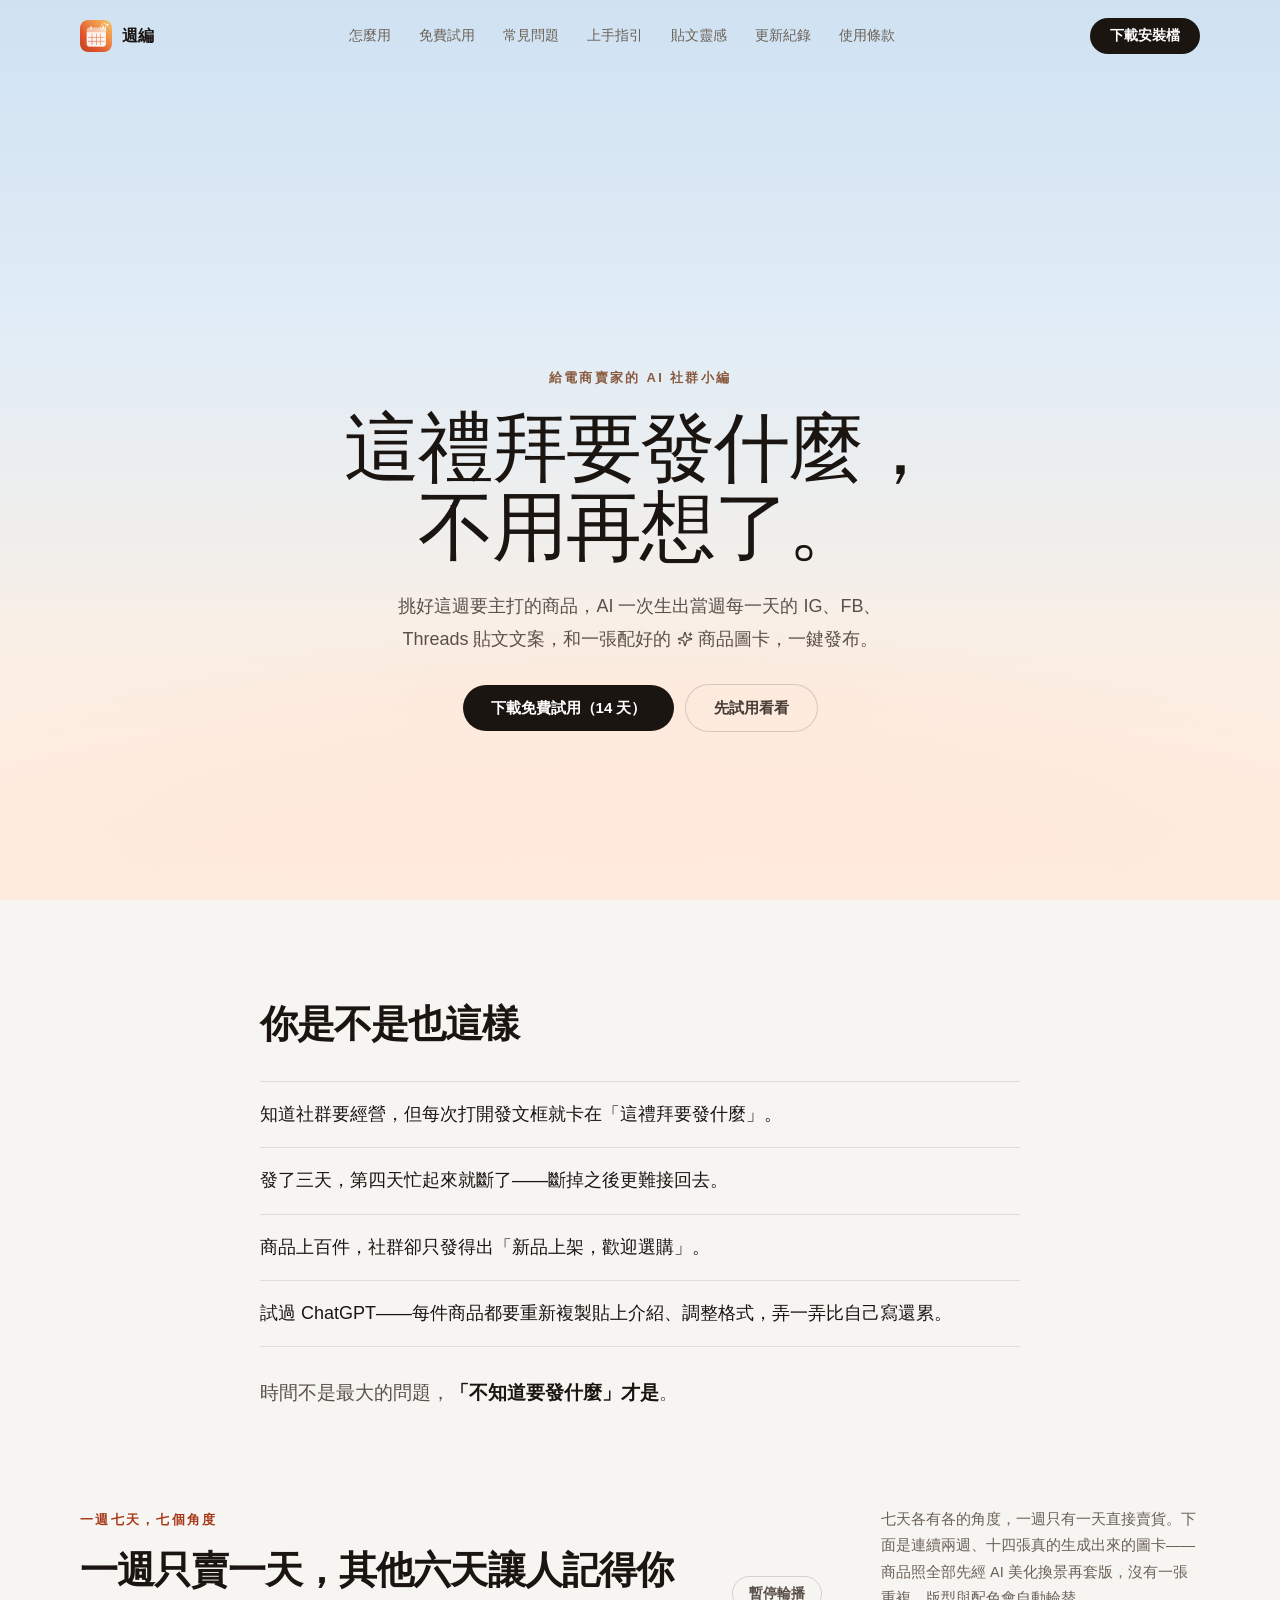
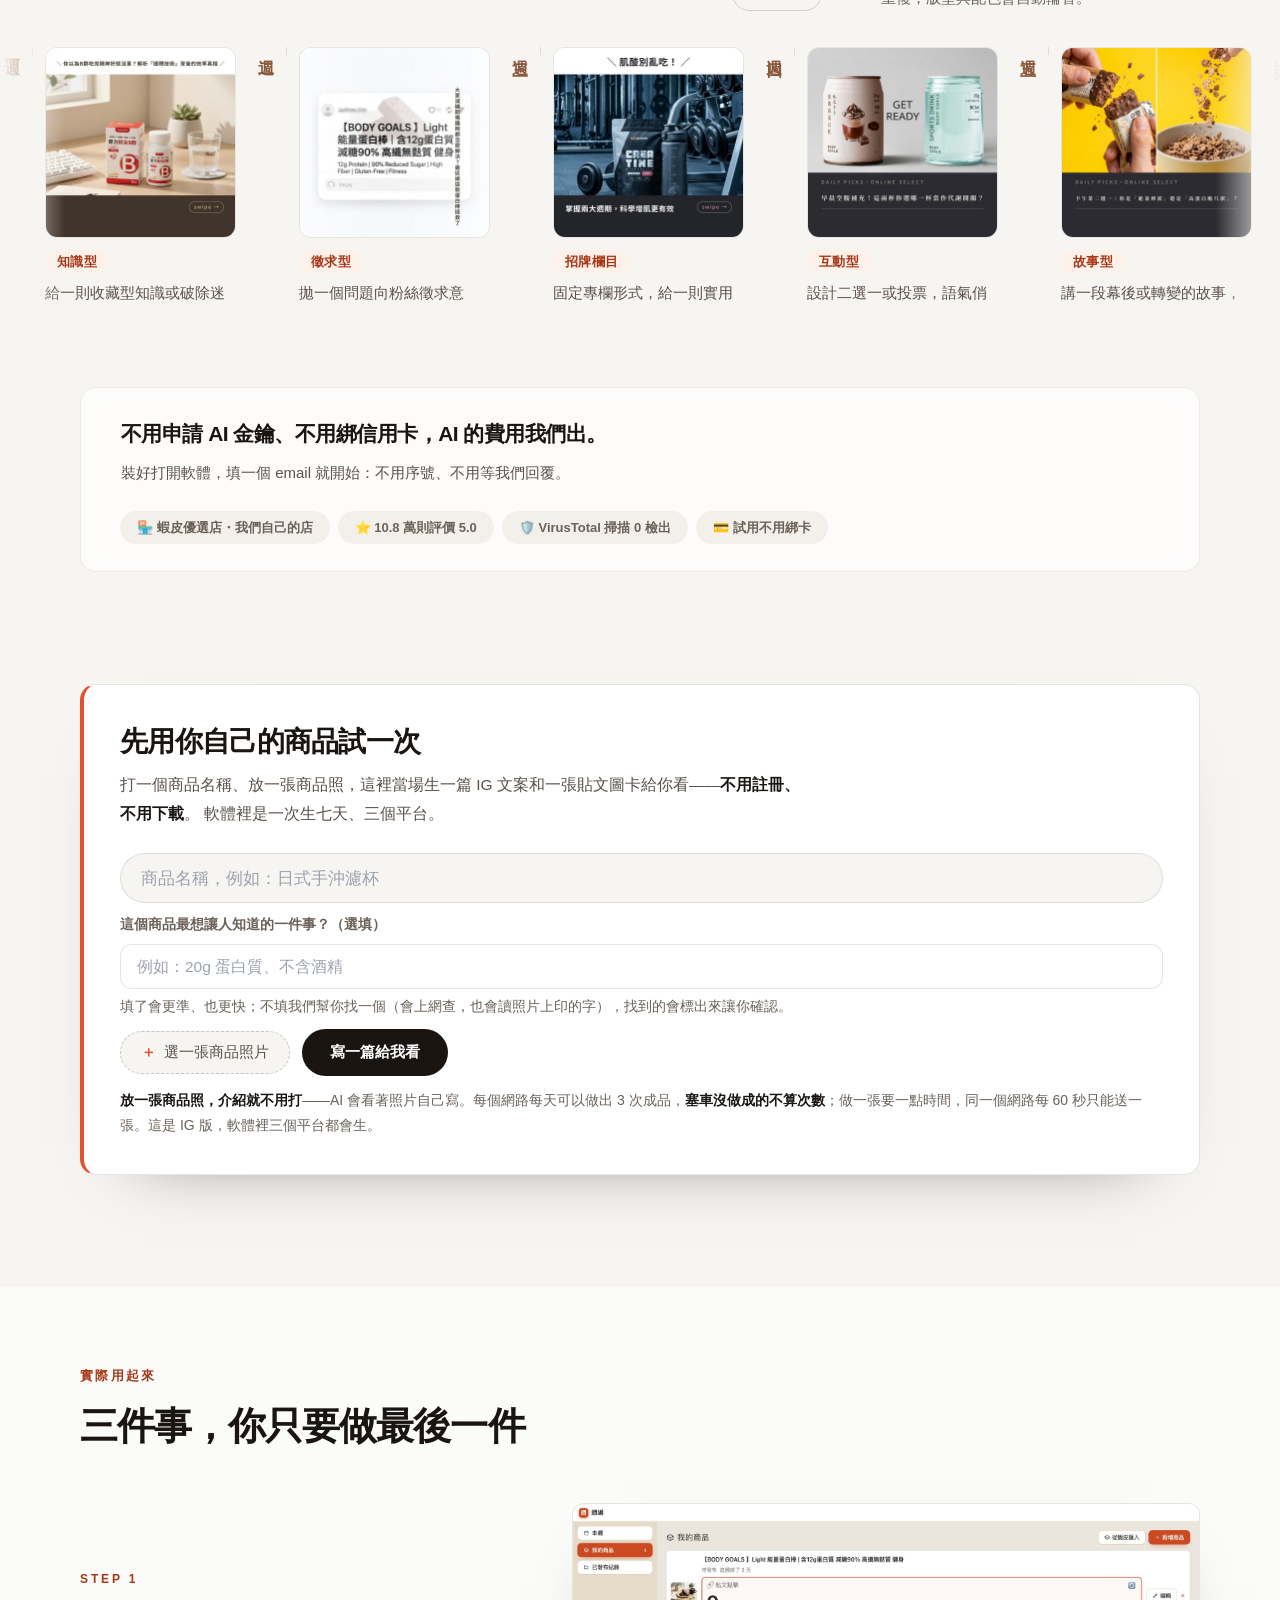
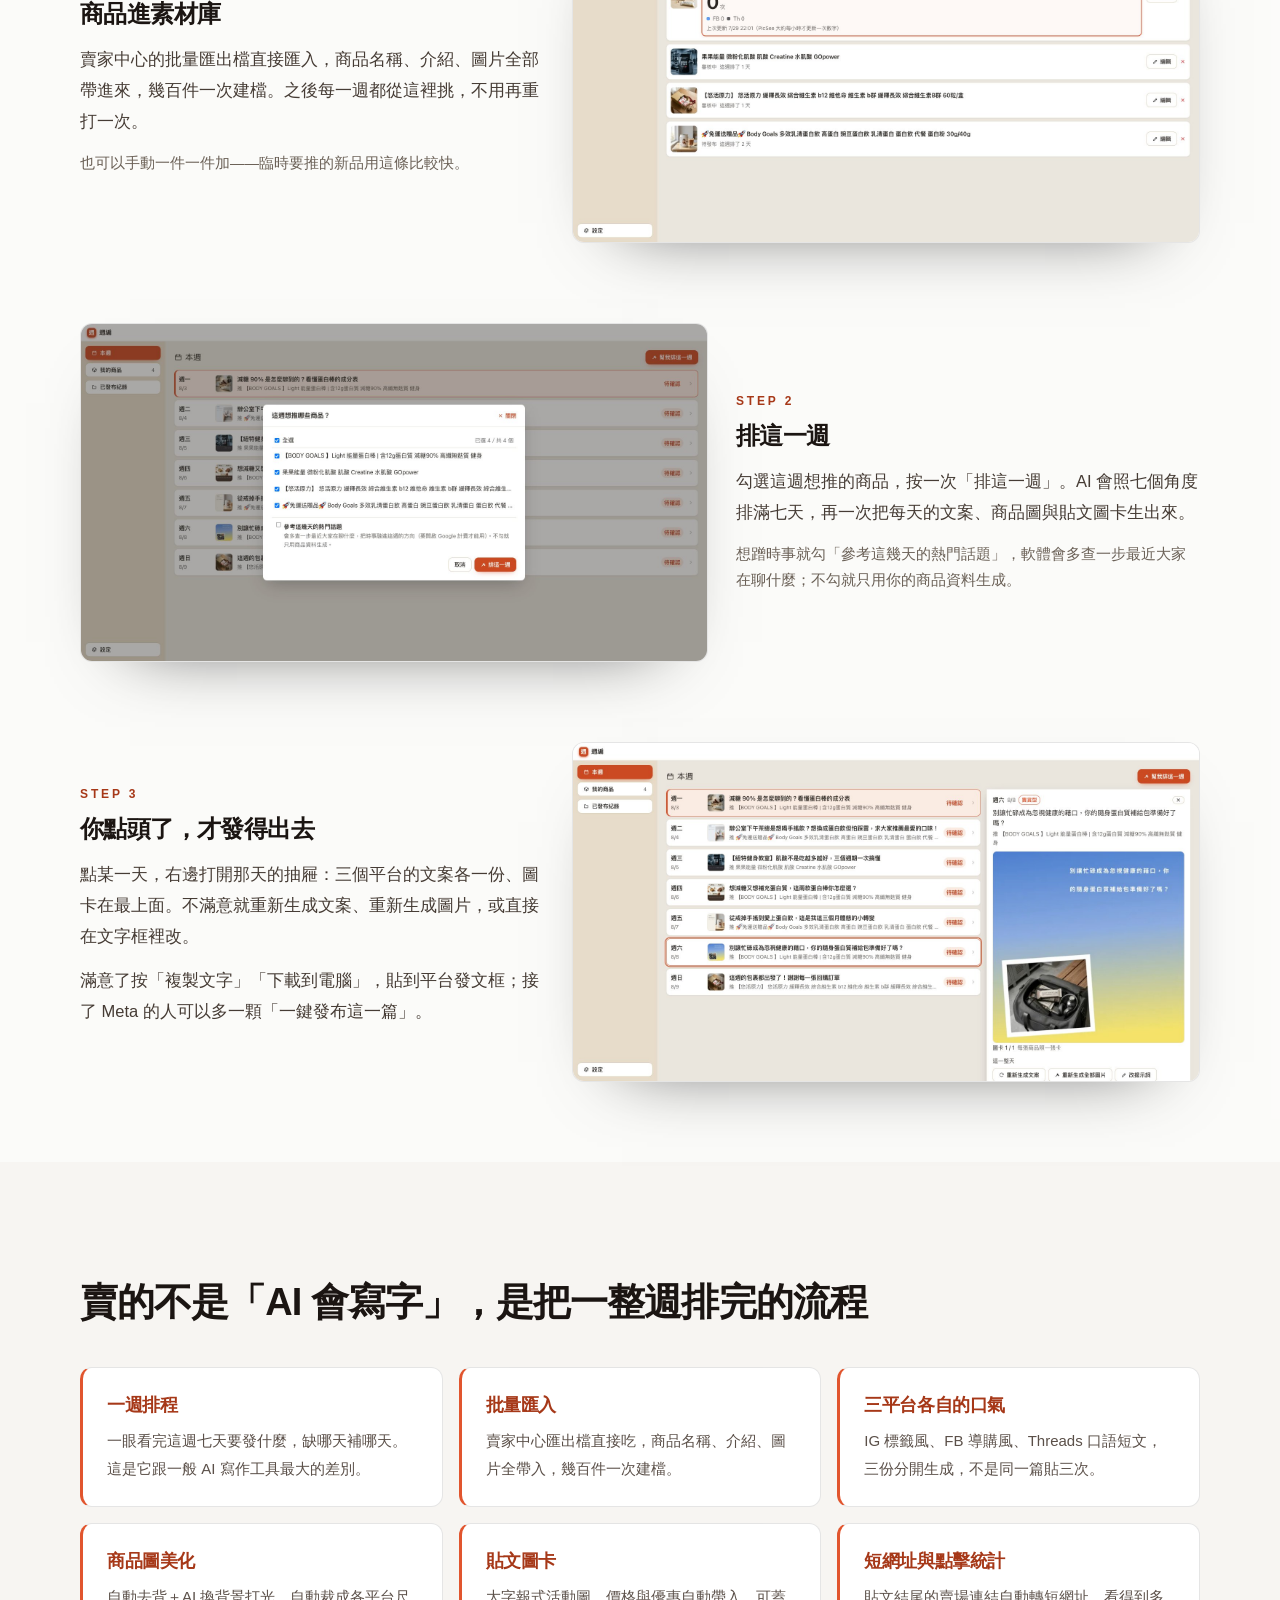
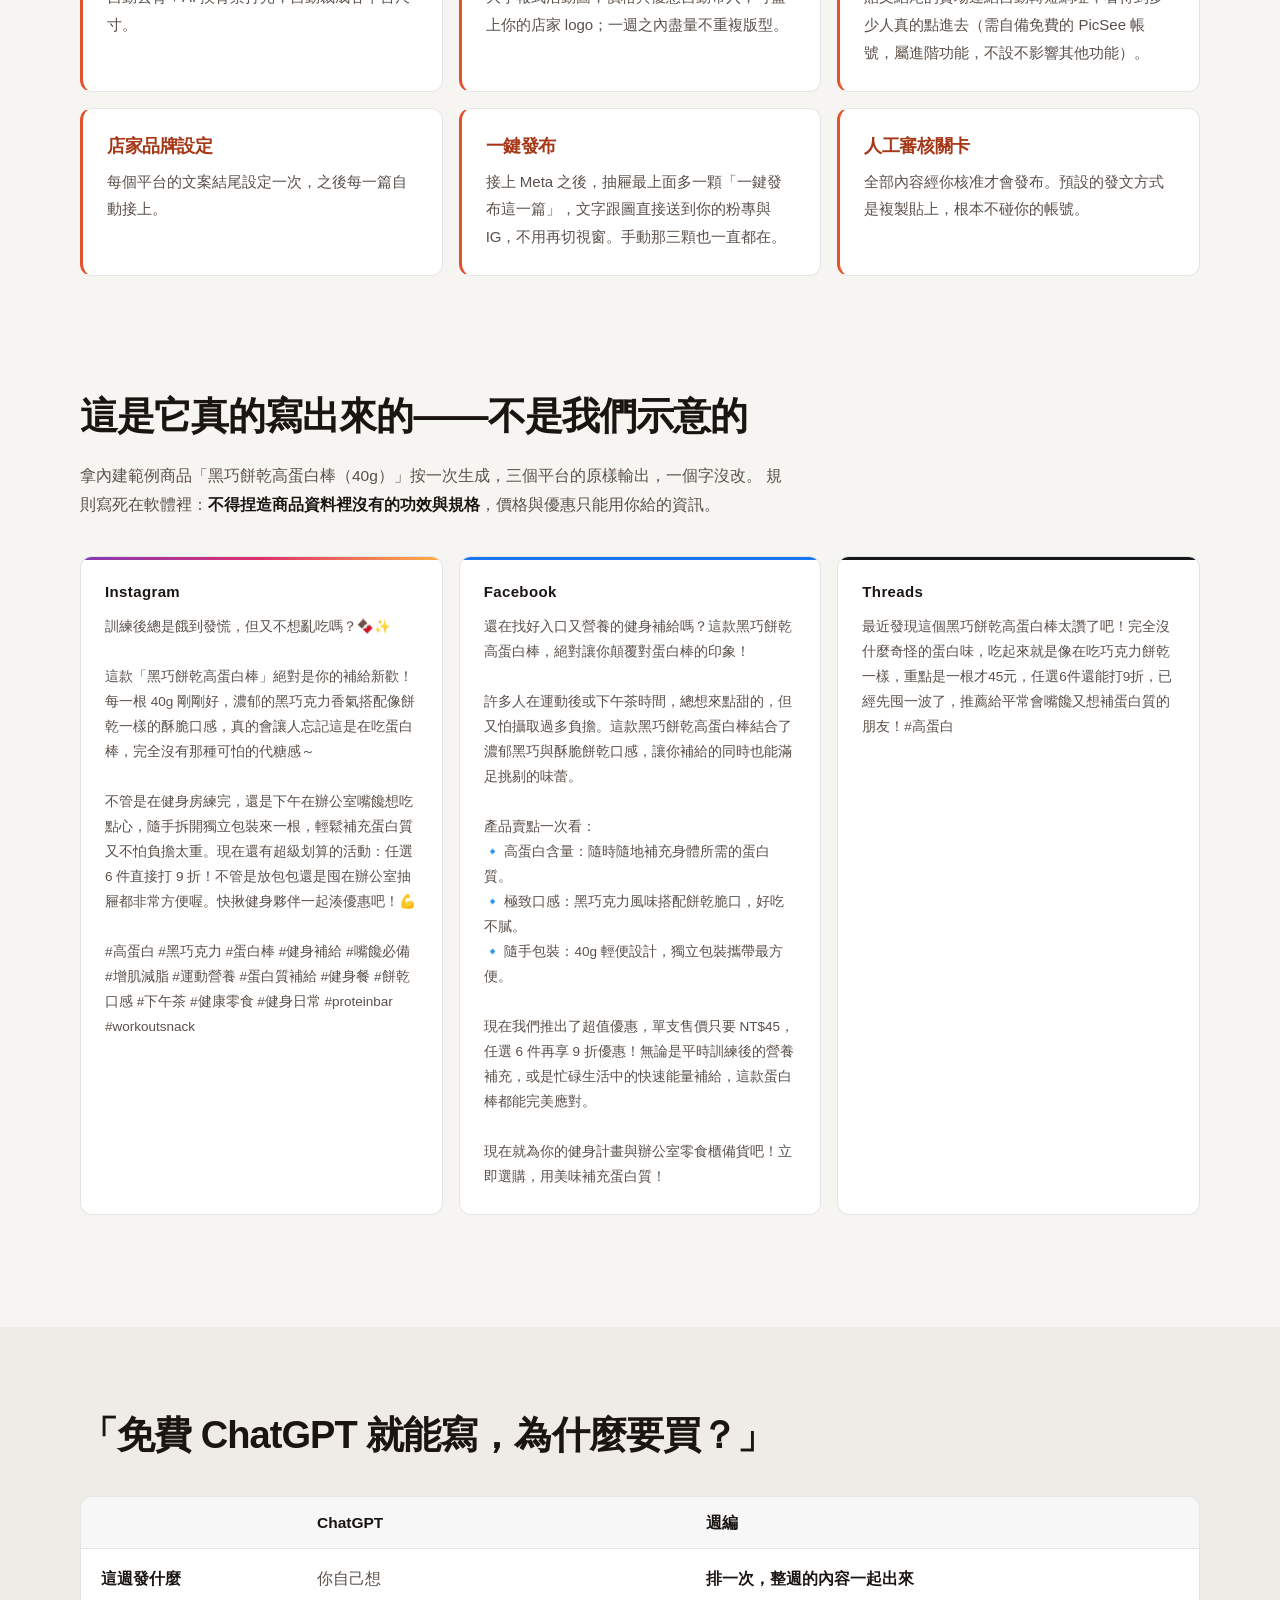
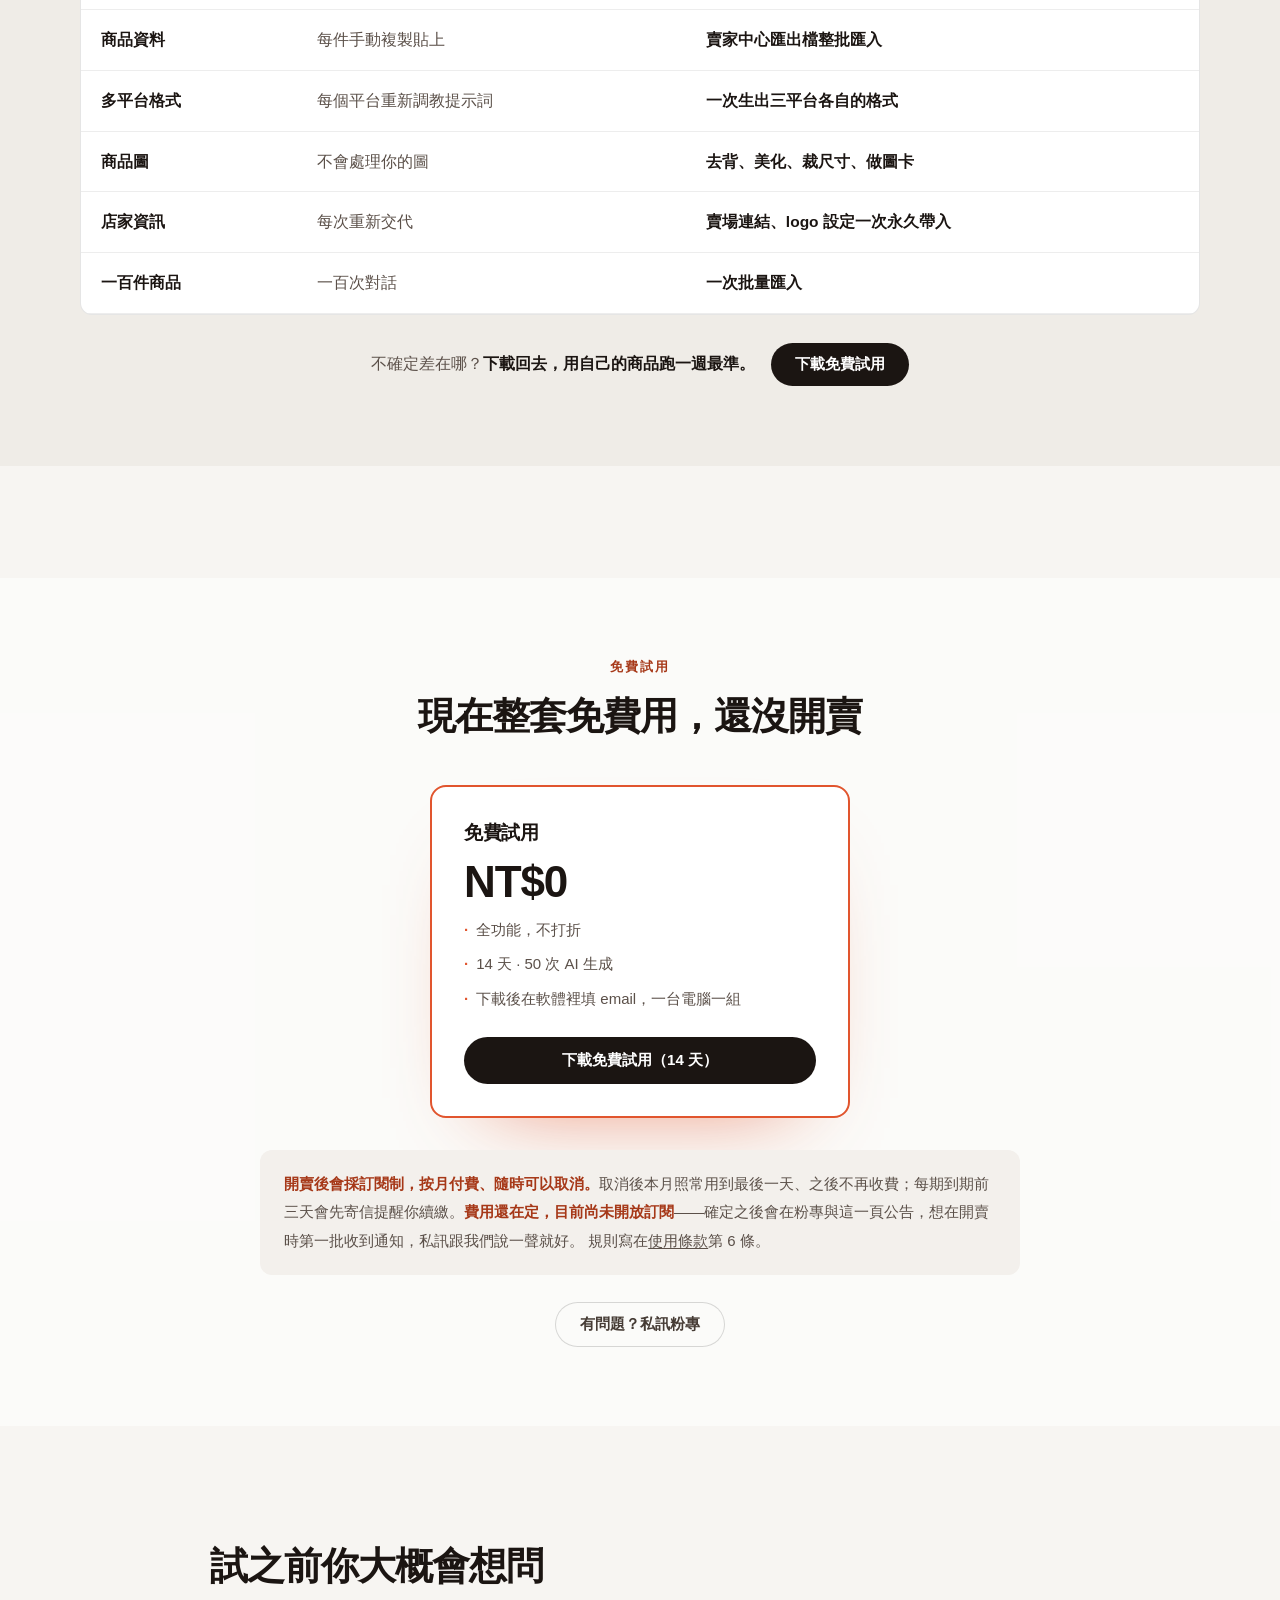
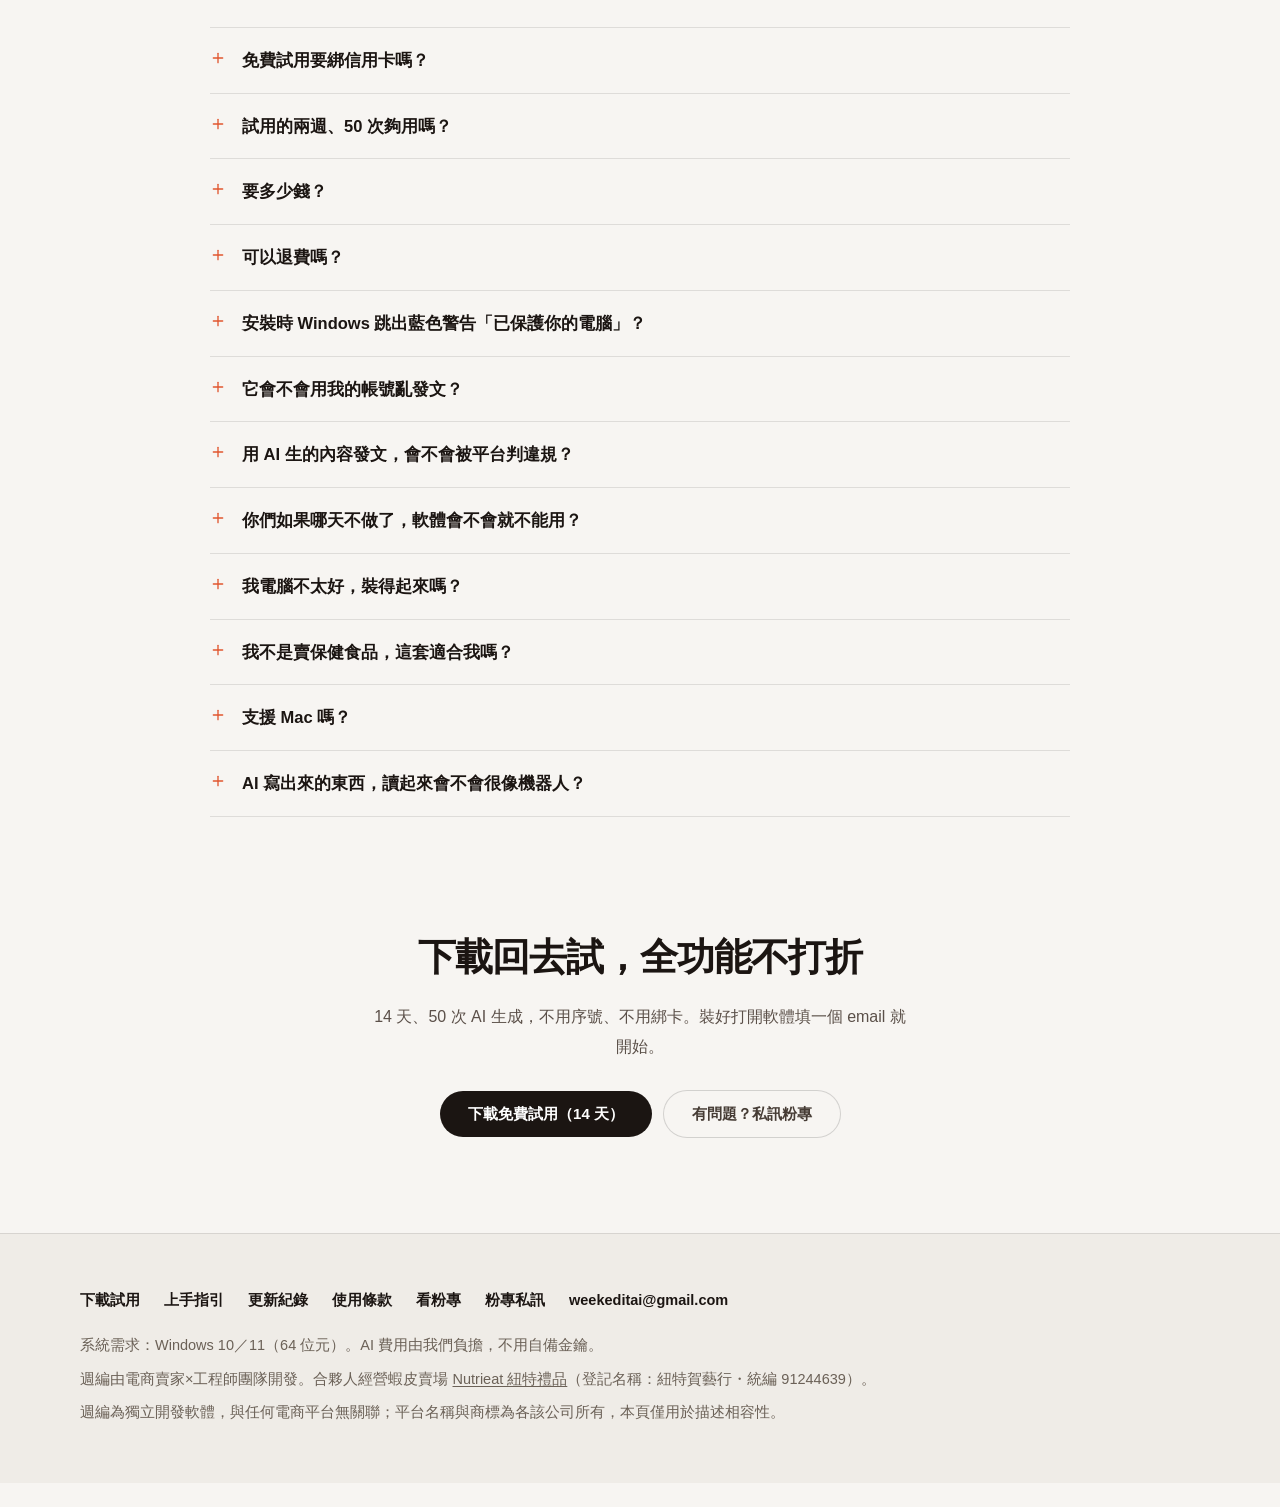
==== commit 128f25c5: "更新網站內容（2026-08-21 17:14）" ====
--- a/index.html
+++ b/index.html
@@ -6,7 +6,7 @@
     <title>週編 — 這禮拜要發什麼？打開軟體，已經排好了</title>
     <meta
       name="description"
-      content="給台灣電商賣家的 Windows 桌面軟體。挑好這週要主打的商品，AI 一次生出當週每天的 IG、FB、Threads 貼文文案與商品圖卡。買斷制，沒有月費。"
+      content="給台灣電商賣家的 Windows 桌面軟體。挑好這週要主打的商品，AI 一次生出當週每天的 IG、FB、Threads 貼文文案與商品圖卡。目前為免費試用推廣期。"
     />
     <meta property="og:title" content="週編 — 這禮拜要發什麼？打開軟體，已經排好了" />
     <meta
@@ -22,15 +22,11 @@
     <meta property="og:site_name" content="週編" />
     <meta property="og:locale" content="zh_TW" />
     <meta name="twitter:card" content="summary_large_image" />
+    <!-- Meta 網域驗證：證明 weekedit.tw 是我們的，iOS 用戶的廣告轉換才不會大量漏記。
+         ❗這一行只能待在 <head> 裡、而且不能被 JS 動態插入，否則 Meta 驗不過。別搬走。 -->
+    <meta name="facebook-domain-verification" content="l9mrdmdeso7wk63riwpd98at5tofd5" />
     <link rel="icon" href="assets/icon.png" />
     <link rel="apple-touch-icon" href="assets/icon-180.png" />
-    <link rel="preconnect" href="https://fonts.googleapis.com" />
-    <link rel="preconnect" href="https://fonts.gstatic.com" crossorigin />
-    <link
-      href="https://fonts.googleapis.com/css2?family=Noto+Serif+TC:wght@700&display=swap"
-      rel="stylesheet"
-    />
-    <link rel="stylesheet" href="style.css" />
     <!-- 給 Google 看的身分證資料（訪客看不見）：軟體資訊＋FAQ。答案要跟頁面上寫的一致，改 FAQ 時要同步改這裡。 -->
     <script type="application/ld+json">
       {
@@ -40,16 +36,9 @@
         "alternateName": "WEEKEDIT",
         "operatingSystem": "Windows 10, Windows 11",
         "applicationCategory": "BusinessApplication",
-        "description": "給台灣電商賣家的 Windows 桌面軟體。挑好這週要主打的商品，AI 一次生出當週每天的 IG、FB、Threads 貼文文案與商品圖卡。買斷制，沒有月費。",
+        "description": "給台灣電商賣家的 Windows 桌面軟體。挑好這週要主打的商品，AI 一次生出當週每天的 IG、FB、Threads 貼文文案與商品圖卡。目前為免費試用推廣期。",
         "url": "https://weekedit.tw/",
-        "image": "https://weekedit.tw/assets/og-cover.jpg",
-        "offers": {
-          "@type": "Offer",
-          "price": "8999",
-          "priceCurrency": "TWD",
-          "availability": "https://schema.org/PreOrder",
-          "url": "https://weekedit.tw/#price"
-        }
+        "image": "https://weekedit.tw/assets/og-cover.jpg"
       }
     </script>
     <script type="application/ld+json">
@@ -57,1077 +46,73 @@
         "@context": "https://schema.org",
         "@type": "FAQPage",
         "mainEntity": [
-          { "@type": "Question", "name": "免費試用要綁信用卡嗎？", "acceptedAnswer": { "@type": "Answer", "text": "不用。下載軟體免費、試用序號免費、Gemini 金鑰申請也免費（文字生成在免費額度內）。只有 AI 圖片美化才需要在 Google 開啟計費，而且那筆錢是付給 Google 的。" } },
-          { "@type": "Question", "name": "試用的兩週、50 次夠用嗎？", "acceptedAnswer": { "@type": "Answer", "text": "夠。排一整週大約用掉 8 次：按「幫我排這一週」算 1 次，接著七天各生一次算 7 次。只重做圖卡不計次。50 次大概是六週的量。" } },
-          { "@type": "Question", "name": "可以退費嗎？", "acceptedAnswer": { "@type": "Answer", "text": "先試用、再購買，試用版全功能不打折。序號是透過網路下載交付的數位內容，依消費者保護法第 19 條及其例外準則不適用七日鑑賞期，售出後恕不退費。" } },
-          { "@type": "Question", "name": "之後會收月費嗎？", "acceptedAnswer": { "@type": "Answer", "text": "永遠不會。買斷就是買斷，v2 的更新全部免費。下一代（3.0 以後）才可能另外收費，老客不高於新客價五折，發布前一年內買的人免費升級，而且不升級照樣能用。" } },
+          { "@type": "Question", "name": "免費試用要綁信用卡嗎？", "acceptedAnswer": { "@type": "Answer", "text": "不用。下載免費、試用免費，連序號都不用——裝好打開軟體，填一個 email 就開始。AI 金鑰也不用自己申請，生成的費用我們出，你不會收到任何一張 Google 帳單。試用期間的用量是 14 天、文案 50 次、圖片 10 張。" } },
+          { "@type": "Question", "name": "試用的 14 天、50 次夠用嗎？", "acceptedAnswer": { "@type": "Answer", "text": "夠。排一整週大約用掉 8 次：按「幫我排這一週」算 1 次，接著七天各生一次算 7 次。只重做圖卡不計次。50 次大概是六週的量。" } },
+          { "@type": "Question", "name": "可以退費嗎？", "acceptedAnswer": { "@type": "Answer", "text": "目前只有免費試用，沒有付費、也就沒有退費問題。將來開賣時，軟體與其使用授權是透過網路下載交付的數位內容，依消費者保護法第 19 條及其例外準則不適用七日鑑賞期，所以我們的做法是先免費試用、滿意再開始付費，而且隨時可以停。" } },
+          { "@type": "Question", "name": "要多少錢？", "acceptedAnswer": { "@type": "Answer", "text": "還沒定價，也還沒開放訂閱。現在的試用完全免費、一台電腦一組，全功能不打折。開賣後會採訂閱制、按月付費，金額確定會在粉專與網站公告；訂閱之後隨時可以取消，不必說明理由、不收取消費用，取消後本月照常用到最後一天，每期到期前三天會先寄信提醒你續繳。" } },
           { "@type": "Question", "name": "安裝時 Windows 跳出藍色警告「已保護你的電腦」？", "acceptedAnswer": { "@type": "Answer", "text": "正常的。小型軟體沒買微軟的年費簽章憑證都會這樣，不是軟體有問題。點「其他資訊 → 仍要執行」就能安裝，上手指引第 1 步有逐步圖解。" } },
-          { "@type": "Question", "name": "它會不會用我的帳號亂發文？", "acceptedAnswer": { "@type": "Answer", "text": "不會。所有內容經你核准才會發布，預設的發文方式是複製貼上，根本不碰你的帳號。軟體沒有伺服器，商品資料、金鑰與生成內容都存在你自己的電腦。" } },
+          { "@type": "Question", "name": "它會不會用我的帳號亂發文？", "acceptedAnswer": { "@type": "Answer", "text": "不會。所有內容經你核准才會發布，預設的發文方式是複製貼上，根本不碰你的帳號。資料的部分：因為 AI 費用是我們出的，生成時該商品的名稱、介紹與照片會先經過我們的伺服器，再轉送給 Google。我們只為完成那一次生成而處理它，不留作他用、不給第三方。你的商品資料與生成成果本體都存在你自己的電腦。另外，開始試用時我們會收你填的 email，以及一組從你電腦算出來、沒辦法還原回去的識別碼，用來確保一台電腦只領一次試用；想刪掉隨時私訊粉專。" } },
           { "@type": "Question", "name": "用 AI 生的內容發文，會不會被平台判違規？", "acceptedAnswer": { "@type": "Answer", "text": "軟體預設動線是「生成、你看過改過、複製貼上」，對平台來說就是你手動發的貼文。要注意的是各平台自己的內容規範，那跟用不用 AI 無關。" } },
-          { "@type": "Question", "name": "你們如果哪天不做了，軟體會不會就不能用？", "acceptedAnswer": { "@type": "Answer", "text": "不會。軟體沒有我們的伺服器，序號在你自己的電腦上驗證，AI 用你自己的 Google 金鑰。就算我們哪天消失了，你手上的版本照常運作、資料都在。" } },
-          { "@type": "Question", "name": "我電腦不太好，裝得起來嗎？", "acceptedAnswer": { "@type": "Answer", "text": "會用賣家中心，就會用這套。有圖文上手指引一步步帶；真的卡住，每位買家都有一次免費遠端協助。" } },
+          { "@type": "Question", "name": "你們如果哪天不做了，軟體會不會就不能用？", "acceptedAnswer": { "@type": "Answer", "text": "AI 生成的部分會停，因為費用是我們付的、生成要連到我們的伺服器。但你已經做出來的東西不會消失：商品資料、文案、圖卡都在你自己的電腦裡，軟體照樣打得開、匯得出來。真有那一天我們會提前公告。" } },
+          { "@type": "Question", "name": "我電腦不太好，裝得起來嗎？", "acceptedAnswer": { "@type": "Answer", "text": "會用賣家中心，就會用這套。有圖文上手指引一步步帶；真的卡住，私訊粉專約個時間，我們可以遠端幫你弄。" } },
           { "@type": "Question", "name": "我不是賣保健食品，這套適合我嗎？", "acceptedAnswer": { "@type": "Answer", "text": "適合。排週的七個角度跟品類無關，商品資料是從賣家中心的匯出檔帶進來的，服飾、3C、手作、食品都一樣處理。" } },
           { "@type": "Question", "name": "支援 Mac 嗎？", "acceptedAnswer": { "@type": "Answer", "text": "目前只支援 Windows 10／11（64 位元）。" } },
           { "@type": "Question", "name": "AI 寫出來的東西，讀起來會不會很像機器人？", "acceptedAnswer": { "@type": "Answer", "text": "每一篇你都看得到、改得動。不滿意可以只重寫文案或只重做圖片，或直接在文字框裡改。發出去的永遠是你點頭的那一版。" } }
         ]
       }
     </script>
+    <!-- Meta 像素（資料集 2123016445281430）：衡量廣告成效用。
+         ❗它會寫 Cookie 並把瀏覽行為送給 Meta，跟無 Cookie 的 GoatCounter 不同——
+         terms.html 第 9 條「本網站」那段有揭露，改這裡要同步改那裡。 -->
+    <script>
+      !(function (f, b, e, v, n, t, s) {
+        if (f.fbq) return
+        n = f.fbq = function () {
+          n.callMethod ? n.callMethod.apply(n, arguments) : n.queue.push(arguments)
+        }
+        if (!f._fbq) f._fbq = n
+        n.push = n
+        n.loaded = !0
+        n.version = '2.0'
+        n.queue = []
+        t = b.createElement(e)
+        t.async = !0
+        t.src = v
+        s = b.getElementsByTagName(e)[0]
+        s.parentNode.insertBefore(t, s)
+      })(window, document, 'script', 'https://connect.facebook.net/en_US/fbevents.js')
+      // 兩顆 pixel 是刻意的：281430「官網」建在企業管理平台「施昶安」底下（網域驗證也在那），
+      // 214469「週編官網」則是舊廣告帳號（有扣款紀錄那個）唯一拿得到的資料集。兩顆都 init，
+      // 後面的 track 會同時送到兩邊，所以廣告不管用哪個帳號投都收得到轉換。
+      fbq('init', '2123016445281430')
+      fbq('init', '1583026953214469')
+      fbq('track', 'PageView')
+    </script>
+    
+    <script>
+      // 下載鈕＝官網唯一測得到的轉換（安裝之後的事在瀏覽器外面，像素看不到）。
+      // 用標準事件 Lead，廣告後台才能直接選它當最佳化目標；哪一顆鈕放在 content_name。
+      // 掛在 document 上做事件委派，所以新增下載鈕不必再改這段——只要帶 data-goatcounter-click="dl-…"。
+      document.addEventListener('click', function (e) {
+        var a = e.target && e.target.closest && e.target.closest('[data-goatcounter-click^="dl-"]')
+        if (!a || !window.fbq) return
+        fbq('track', 'Lead', { content_name: a.getAttribute('data-goatcounter-click') })
+      })
+    </script>
+    <script type="module" crossorigin src="/assets/index-BPFK_5x6.js"></script>
+    <link rel="modulepreload" crossorigin href="/assets/app-Cw439kzJ.js">
+    <link rel="stylesheet" crossorigin href="/assets/app-CUBej9aD.css">
   </head>
   <body>
-    <a class="skiplink" href="#main">跳到主要內容</a>
-    <header class="topbar">
-      <div class="wrap">
-        <a class="brand" href="index.html"><img class="brand-tile" src="assets/icon.png" alt="" width="30" height="30" />週編</a>
-        <nav class="navlinks" aria-label="主導覽">
-          <a href="#how">怎麼用</a>
-          <a href="#price">價格</a>
-          <a href="#faq">常見問題</a>
-          <a href="guide.html">上手指引</a>
-          <a href="post-ideas.html">免費貼文靈感</a>
-          <a href="changelog.html">更新紀錄</a>
-          <a href="terms.html">購買條款</a>
-          <!-- ❗下載鈕＝直連安裝檔（檔名帶版號，發版要跟著改：SOP 第 7 節，index 共 4 條）。
-               掛 .nav-cta 是為了吃同一條 ≤700px 隱藏規則（手機有底部常駐條，頂欄 CTA 只給桌機）；.nav-dl 蓋成 outline 樣式。 -->
-          <a class="nav-cta nav-dl" data-goatcounter-click="dl-topbar"
-            href="https://github.com/addle1116/promo-helper-meta/releases/download/v2.5.0/weekedit-2.5.0-setup.exe">下載安裝檔</a>
-          <a class="nav-cta" data-goatcounter-click="cta-topbar" href="https://m.me/weekedit.tw" target="_blank" rel="noopener">拿試用序號</a>
-        </nav>
-      </div>
-    </header>
-
-    <main id="main">
-    <section class="hero">
-      <div class="wrap">
-        <!-- 招牌用粉專封面本人：粉專與網站是同一張臉，陌生賣家從社團＞粉專＞網站一路過來不會覺得換了家公司 -->
-        <div class="masthead rise">
-          <img
-            src="assets/cover.jpg"
-            alt="週編——這禮拜要發什麼，不用再想了。排週計畫・寫三平台文案・美化商品圖・做促銷圖卡。由電商賣家×工程師團隊打造。"
-            width="1640"
-            height="624"
-          />
-        </div>
-
-        <h1 class="sr-only">週編——這禮拜要發什麼？打開軟體，已經排好了</h1>
-
-        <p class="eyebrow rise rise-2">給電商賣家的 AI 社群小編</p>
-        <p class="lead rise rise-2" style="font-size: clamp(18px, 2.2vw, 22px)">
-          挑好這週要主打的商品，AI 一次生出當週每一天的 IG、FB、Threads
-          貼文文案，和一張配好的商品圖卡。你逐天看過、改過，再發出去。
-        </p>
-        <div class="btn-row rise rise-3" style="margin-top: 26px">
-          <a class="btn" data-goatcounter-click="cta-hero" href="https://m.me/weekedit.tw" target="_blank" rel="noopener"
-            >私訊索取免費試用序號</a
-          >
-          <a class="btn ghost" href="#how">先看它怎麼用 ↓</a>
-        </div>
-        <p class="hero-note">
-          私訊打「<strong>試用</strong>」兩個字就好・免費・一人一組——工作日 48 小時內回覆。<br />
-          下載時電腦會跳警告是正常的（我們沒買微軟簽章憑證），怎麼按見<a href="guide.html#install">指引第 1 步</a>。
-        </p>
-        <ul class="trustrow">
-          <li>🏪 蝦皮優選店・我們自己的店</li>
-          <li>⭐ 10.8 萬則評價 5.0</li>
-          <li>🛡️ VirusTotal 67 家防毒 0 檢出</li>
-          <li>💳 試用不用綁卡</li>
-        </ul>
-        <!-- 這段要留在下載鈕正下方：瀏覽器警告在下載當下就跳，指引第 1 步來不及講。 -->
-
-        <!-- 一分鐘示範影片直接當首屏主視覺（2026-08-04 店主拍板換掉靜態週表截圖，避免跟影片內容重複）：
-             真的按下排週與一鍵生成（縮時，實際 2 分 53 秒）、真的重抽一張圖卡（AI 生圖費用確認窗刻意入鏡）。
-             lofi 配樂＝Pixabay 授權（可商用免掛名），字幕燒在片裡。id="demo" 要留著——教學文章有連過來。
-             重製流程＝Playwright 駕駛開發版錄 take2/take3 再 ffmpeg 縮時合成（腳本在 session scratchpad）。 -->
-        <figure class="shot rise rise-3" id="demo">
-          <video
-            id="demovid"
-            controls
-            playsinline
-            preload="metadata"
-            poster="assets/demo-poster.jpg"
-            width="1280"
-            height="800"
-            style="display: block; width: 100%; height: auto"
-          >
-            <source src="assets/demo-60s.mp4" type="video/mp4" />
-            你的瀏覽器不支援播放，<a href="assets/demo-60s.mp4">點此下載影片</a>。
-          </video>
-          <figcaption>
-            一分鐘看完真實流程：按「幫我排這一週」→ AI 生成整週文案＋圖卡（縮時，實際不到三分鐘）→
-            點一天看三平台文案 → 不滿意的圖卡重抽一張。有配樂，記得開聲音。
-          </figcaption>
-        </figure>
-      </div>
-    </section>
-
-    <section class="tint">
-      <div class="narrow">
-        <h2>你是不是也這樣</h2>
-        <ul class="pains">
-          <li>知道社群要經營，但每次打開發文框就卡在「這禮拜要發什麼」。</li>
-          <li>發了三天，第四天忙起來就斷了——斷掉之後更難接回去。</li>
-          <li>商品上百件，社群卻只發得出「新品上架，歡迎選購」。</li>
-          <li>試過 ChatGPT——每件商品都要重新複製貼上介紹、調整格式，弄一弄比自己寫還累。</li>
-        </ul>
-        <p class="lead" style="margin-top: 28px">
-          時間不是最大的問題，<strong>「不知道要發什麼」才是</strong>。
-        </p>
-      </div>
-    </section>
-
-    <!-- 招牌區塊：七天七個角度，配七張真的生出來的圖卡 -->
-    <section>
-      <div class="wrap">
-        <div class="weekrail-head">
-          <div>
-            <p class="eyebrow">一週七天，七個角度</p>
-            <h2 style="margin-bottom: 0">一週只賣一天，其他六天讓人記得你</h2>
-          </div>
-          <button class="rail-pause" type="button" aria-pressed="false">暫停輪播</button>
-          <p class="small" style="max-width: 20em; margin: 0">
-            七天各有各的角度，一週只有一天直接賣貨。下面是連續兩週、十四張真的生成出來的圖卡——商品照全部先經 AI 美化換景再套版，沒有一張重複，版型與配色會自動輪替。
-          </p>
-        </div>
-      </div>
-
-      <!-- 自動輪播：整組卡片複製一份接在後面，跑到一半（-50%）時畫面與起點一模一樣，
-           動畫循環回 0 就看不出接縫。滑鼠移上去會暫停，讓人看得完一張。
-           複製的那一份對讀屏軟體隱藏（aria-hidden），不然七天會被念成十四天。 -->
-      <div class="rail" role="group" aria-label="連續兩週的貼文圖卡">
-        <div class="railtrack">
-          <div class="railsep"><span>第 1 週</span></div>
-          <div class="railcard">
-            <span class="daymark">週一</span>
-            <div class="railbody">
-              <img decoding="async" width="380" height="380" src="assets/card-w1-1-mon.jpg" alt="週一的貼文圖卡：B 群緩釋技術的效率真相" />
-              <span class="angle">知識型</span>
-              <p>給一則收藏型知識或破除迷思，商品自然帶入。</p>
-            </div>
-          </div>
-          <div class="railcard">
-            <span class="daymark">週二</span>
-            <div class="railbody">
-              <img loading="lazy" decoding="async" width="380" height="380" src="assets/card-w1-2-tue.jpg" alt="週二的貼文圖卡：減糖期嘴饞怎麼解？蛋白棒救援" />
-              <span class="angle">徵求型</span>
-              <p>拋一個問題向粉絲徵求意見，口語真誠。</p>
-            </div>
-          </div>
-          <div class="railcard">
-            <span class="daymark">週三</span>
-            <div class="railbody">
-              <img loading="lazy" decoding="async" width="380" height="380" src="assets/card-w1-3-wed.jpg" alt="週三的貼文圖卡：肌酸別亂吃，三個週期才是關鍵" />
-              <span class="angle">招牌欄目</span>
-              <p>固定專欄形式，給一則實用小知識、維持人設。</p>
-            </div>
-          </div>
-          <div class="railcard">
-            <span class="daymark">週四</span>
-            <div class="railbody">
-              <img loading="lazy" decoding="async" width="380" height="380" src="assets/card-w1-4-thu.jpg" alt="週四的貼文圖卡：早晨空腹這兩杯你選哪一杯" />
-              <span class="angle">互動型</span>
-              <p>設計二選一或投票，語氣俏皮自信。</p>
-            </div>
-          </div>
-          <div class="railcard">
-            <span class="daymark">週五</span>
-            <div class="railbody">
-              <img loading="lazy" decoding="async" width="380" height="380" src="assets/card-w1-5-fri.jpg" alt="週五的貼文圖卡：下午茶廢人翻身的秘密是這罐" />
-              <span class="angle">故事型</span>
-              <p>講一段幕後或轉變的故事，建立信任與真實感。</p>
-            </div>
-          </div>
-          <div class="railcard today">
-            <span class="daymark">週六</span>
-            <div class="railbody">
-              <img loading="lazy" decoding="async" width="380" height="380" src="assets/card-w1-6-sat.jpg" alt="週六的貼文圖卡：把下午點心換成這一支" />
-              <span class="angle">賣貨型</span>
-              <p>本週唯一直接賣貨，用情境包裝、不硬推。</p>
-            </div>
-          </div>
-          <div class="railcard">
-            <span class="daymark">週日</span>
-            <div class="railbody">
-              <img loading="lazy" decoding="async" width="380" height="380" src="assets/card-w1-7-sun.jpg" alt="週日的貼文圖卡：滿滿包裹拆開就是療癒" />
-              <span class="angle">曬單型</span>
-              <p>轉貼客人分享或曬單，放大社會證明。</p>
-            </div>
-          </div>
-          <div class="railsep"><span>第 2 週</span></div>
-          <div class="railcard">
-            <span class="daymark">週一</span>
-            <div class="railbody">
-              <img loading="lazy" decoding="async" width="380" height="380" src="assets/card-w2-1-mon.jpg" alt="週一的貼文圖卡：減糖 90% 怎麼辦到？看懂蛋白棒成分表" />
-              <span class="angle">知識型</span>
-              <p>同一個角度，換個題目、換個版型。</p>
-            </div>
-          </div>
-          <div class="railcard">
-            <span class="daymark">週二</span>
-            <div class="railbody">
-              <img loading="lazy" decoding="async" width="380" height="380" src="assets/card-w2-2-tue.jpg" alt="週二的貼文圖卡：手搖飲換蛋白飲，口味求推薦" />
-              <span class="angle">徵求型</span>
-              <p>拋一個問題向粉絲徵求意見，口語真誠。</p>
-            </div>
-          </div>
-          <div class="railcard">
-            <span class="daymark">週三</span>
-            <div class="railbody">
-              <img loading="lazy" decoding="async" width="380" height="380" src="assets/card-w2-3-wed.jpg" alt="週三的貼文圖卡：本月企劃「補給有科學」" />
-              <span class="angle">招牌欄目</span>
-              <p>專欄繼續開，期數自動往下接。</p>
-            </div>
-          </div>
-          <div class="railcard">
-            <span class="daymark">週四</span>
-            <div class="railbody">
-              <img loading="lazy" decoding="async" width="380" height="380" src="assets/card-w2-4-thu.jpg" alt="週四的貼文圖卡：兩款蛋白棒你怎麼選" />
-              <span class="angle">互動型</span>
-              <p>設計二選一或投票，語氣俏皮自信。</p>
-            </div>
-          </div>
-          <div class="railcard">
-            <span class="daymark">週五</span>
-            <div class="railbody">
-              <img loading="lazy" decoding="async" width="380" height="380" src="assets/card-w2-5-fri.jpg" alt="週五的貼文圖卡：戒手搖三個月的體態小轉變" />
-              <span class="angle">故事型</span>
-              <p>講一段幕後或轉變的故事，建立信任與真實感。</p>
-            </div>
-          </div>
-          <div class="railcard today">
-            <span class="daymark">週六</span>
-            <div class="railbody">
-              <img loading="lazy" decoding="async" width="380" height="380" src="assets/card-w2-6-sat.jpg" alt="週六的貼文圖卡：隨身蛋白質補給包準備好了嗎" />
-              <span class="angle">賣貨型</span>
-              <p>本週唯一直接賣貨，用情境包裝、不硬推。</p>
-            </div>
-          </div>
-          <div class="railcard">
-            <span class="daymark">週日</span>
-            <div class="railbody">
-              <img loading="lazy" decoding="async" width="380" height="380" src="assets/card-w2-7-sun.jpg" alt="週日的貼文圖卡：包裹都出發了，謝謝回購訂單" />
-              <span class="angle">曬單型</span>
-              <p>轉貼客人分享或曬單，放大社會證明。</p>
-            </div>
-          </div>
-
-          <!-- ↓ 同一批的複本，只為了讓輪播接得上，不重複念給讀屏軟體聽 -->
-          <div class="railsep" aria-hidden="true"><span>第 1 週</span></div>
-          <div class="railcard" aria-hidden="true">
-            <span class="daymark">週一</span>
-            <div class="railbody">
-              <img loading="lazy" decoding="async" width="380" height="380" src="assets/card-w1-1-mon.jpg" alt="" />
-              <span class="angle">知識型</span>
-              <p>給一則收藏型知識或破除迷思，商品自然帶入。</p>
-            </div>
-          </div>
-          <div class="railcard" aria-hidden="true">
-            <span class="daymark">週二</span>
-            <div class="railbody">
-              <img loading="lazy" decoding="async" width="380" height="380" src="assets/card-w1-2-tue.jpg" alt="" />
-              <span class="angle">徵求型</span>
-              <p>拋一個問題向粉絲徵求意見，口語真誠。</p>
-            </div>
-          </div>
-          <div class="railcard" aria-hidden="true">
-            <span class="daymark">週三</span>
-            <div class="railbody">
-              <img loading="lazy" decoding="async" width="380" height="380" src="assets/card-w1-3-wed.jpg" alt="" />
-              <span class="angle">招牌欄目</span>
-              <p>固定專欄形式，給一則實用小知識、維持人設。</p>
-            </div>
-          </div>
-          <div class="railcard" aria-hidden="true">
-            <span class="daymark">週四</span>
-            <div class="railbody">
-              <img loading="lazy" decoding="async" width="380" height="380" src="assets/card-w1-4-thu.jpg" alt="" />
-              <span class="angle">互動型</span>
-              <p>設計二選一或投票，語氣俏皮自信。</p>
-            </div>
-          </div>
-          <div class="railcard" aria-hidden="true">
-            <span class="daymark">週五</span>
-            <div class="railbody">
-              <img loading="lazy" decoding="async" width="380" height="380" src="assets/card-w1-5-fri.jpg" alt="" />
-              <span class="angle">故事型</span>
-              <p>講一段幕後或轉變的故事，建立信任與真實感。</p>
-            </div>
-          </div>
-          <div class="railcard today" aria-hidden="true">
-            <span class="daymark">週六</span>
-            <div class="railbody">
-              <img loading="lazy" decoding="async" width="380" height="380" src="assets/card-w1-6-sat.jpg" alt="" />
-              <span class="angle">賣貨型</span>
-              <p>本週唯一直接賣貨，用情境包裝、不硬推。</p>
-            </div>
-          </div>
-          <div class="railcard" aria-hidden="true">
-            <span class="daymark">週日</span>
-            <div class="railbody">
-              <img loading="lazy" decoding="async" width="380" height="380" src="assets/card-w1-7-sun.jpg" alt="" />
-              <span class="angle">曬單型</span>
-              <p>轉貼客人分享或曬單，放大社會證明。</p>
-            </div>
-          </div>
-          <div class="railsep" aria-hidden="true"><span>第 2 週</span></div>
-          <div class="railcard" aria-hidden="true">
-            <span class="daymark">週一</span>
-            <div class="railbody">
-              <img loading="lazy" decoding="async" width="380" height="380" src="assets/card-w2-1-mon.jpg" alt="" />
-              <span class="angle">知識型</span>
-              <p>同一個角度，換個題目、換個版型。</p>
-            </div>
-          </div>
-          <div class="railcard" aria-hidden="true">
-            <span class="daymark">週二</span>
-            <div class="railbody">
-              <img loading="lazy" decoding="async" width="380" height="380" src="assets/card-w2-2-tue.jpg" alt="" />
-              <span class="angle">徵求型</span>
-              <p>拋一個問題向粉絲徵求意見，口語真誠。</p>
-            </div>
-          </div>
-          <div class="railcard" aria-hidden="true">
-            <span class="daymark">週三</span>
-            <div class="railbody">
-              <img loading="lazy" decoding="async" width="380" height="380" src="assets/card-w2-3-wed.jpg" alt="" />
-              <span class="angle">招牌欄目</span>
-              <p>專欄繼續開，期數自動往下接。</p>
-            </div>
-          </div>
-          <div class="railcard" aria-hidden="true">
-            <span class="daymark">週四</span>
-            <div class="railbody">
-              <img loading="lazy" decoding="async" width="380" height="380" src="assets/card-w2-4-thu.jpg" alt="" />
-              <span class="angle">互動型</span>
-              <p>設計二選一或投票，語氣俏皮自信。</p>
-            </div>
-          </div>
-          <div class="railcard" aria-hidden="true">
-            <span class="daymark">週五</span>
-            <div class="railbody">
-              <img loading="lazy" decoding="async" width="380" height="380" src="assets/card-w2-5-fri.jpg" alt="" />
-              <span class="angle">故事型</span>
-              <p>講一段幕後或轉變的故事，建立信任與真實感。</p>
-            </div>
-          </div>
-          <div class="railcard today" aria-hidden="true">
-            <span class="daymark">週六</span>
-            <div class="railbody">
-              <img loading="lazy" decoding="async" width="380" height="380" src="assets/card-w2-6-sat.jpg" alt="" />
-              <span class="angle">賣貨型</span>
-              <p>本週唯一直接賣貨，用情境包裝、不硬推。</p>
-            </div>
-          </div>
-          <div class="railcard" aria-hidden="true">
-            <span class="daymark">週日</span>
-            <div class="railbody">
-              <img loading="lazy" decoding="async" width="380" height="380" src="assets/card-w2-7-sun.jpg" alt="" />
-              <span class="angle">曬單型</span>
-              <p>轉貼客人分享或曬單，放大社會證明。</p>
-            </div>
-          </div>
-        </div>
-      </div>
-
-      <div class="wrap">
-        <p class="small" style="margin-top: 4px">
-          角度是固定骨架，題目與版型每週都不一樣。滑鼠移上去會暫停。
-        </p>
-      </div>
-    </section>
-
-    <section class="paper" id="how">
-      <div class="wrap">
-        <p class="eyebrow">實際用起來</p>
-        <h2>三件事，你只要做最後一件</h2>
-
-        <div class="steps">
-          <div class="step">
-            <div class="step-text">
-              <span class="step-no">STEP 1</span>
-              <h3>商品進素材庫</h3>
-              <p>
-                賣家中心的批量匯出檔直接匯入，商品名稱、介紹、圖片全部帶進來，幾百件一次建檔。之後每一週都從這裡挑，不用再重打一次。
-              </p>
-              <p class="small">也可以手動一件一件加——臨時要推的新品用這條比較快。</p>
-            </div>
-            <figure class="shot" style="margin-top: 0">
-              <img src="assets/app-products.jpg" alt="我的商品頁：商品清單與封面縮圖" loading="lazy" />
-            </figure>
-          </div>
-
-          <div class="step flip">
-            <div class="step-text">
-              <span class="step-no">STEP 2</span>
-              <h3>排這一週</h3>
-              <p>
-                勾選這週想推的商品，按一次「排這一週」。AI
-                會照七個角度排滿七天，再一次把每天的文案、商品圖與貼文圖卡生出來。
-              </p>
-              <p class="small">
-                想蹭時事就勾「參考這幾天的熱門話題」，軟體會多查一步最近大家在聊什麼（這功能要開啟
-                Google 計費才能用）；不勾就只用你的商品資料生成。
-              </p>
-            </div>
-            <figure class="shot" style="margin-top: 0">
-              <img
-                src="assets/app-planweek.jpg"
-                alt="排這一週的視窗：勾選商品、可選是否參考熱門話題"
-                loading="lazy"
-              />
-            </figure>
-          </div>
-
-          <div class="step">
-            <div class="step-text">
-              <span class="step-no">STEP 3</span>
-              <h3>你點頭了，才發得出去</h3>
-              <p>
-                點某一天，右邊打開那天的抽屜：三個平台的文案各一份、圖卡在最上面。不滿意就重新生成文案、重新生成圖片，或直接在文字框裡改。
-              </p>
-              <p>
-                滿意了按「複製文字」「下載到電腦」，貼到平台發文框；接了 Meta
-                的人可以多一顆「一鍵發布這一篇」。
-              </p>
-            </div>
-            <figure class="shot" style="margin-top: 0">
-              <img
-                src="assets/app-drawer.jpg"
-                alt="某一天的抽屜：貼文圖卡、三平台文案分頁、複製文字與下載到電腦"
-                loading="lazy"
-              />
-            </figure>
-          </div>
-        </div>
-      </div>
-    </section>
-
-    <section>
-      <div class="wrap">
-        <p class="eyebrow">它會做的事</p>
-        <h2>賣的不是「AI 會寫字」，是把一整週排完的流程</h2>
-        <div class="cards">
-          <div class="card c1">
-            <h3>一週排程</h3>
-            <p>一眼看完這週七天要發什麼，缺哪天補哪天。這是它跟一般 AI 寫作工具最大的差別。</p>
-            <a
-              class="card-shot" aria-label="看畫面：首頁週表"
-              href="assets/app-week.jpg"
-              data-shot="assets/app-week.jpg"
-              data-caption="首頁週表：一週七天各排了什麼，一眼看完"
-              >看畫面 ↗</a
-            >
-          </div>
-          <div class="card c2">
-            <h3>批量匯入</h3>
-            <p>賣家中心匯出檔直接吃，商品名稱、介紹、圖片全帶入，幾百件一次建檔。</p>
-            <a
-              class="card-shot" aria-label="看畫面：新增商品"
-              href="assets/app-newproduct.jpg"
-              data-shot="assets/app-newproduct.jpg"
-              data-caption="新增商品：上面是批量匯入，下面是手動一件一件加"
-              >看畫面 ↗</a
-            >
-          </div>
-          <div class="card c3">
-            <h3>三平台各自的口氣</h3>
-            <p>IG 標籤風、FB 導購風、Threads 口語短文，三份分開生成，不是同一篇貼三次。</p>
-            <a
-              class="card-shot" aria-label="看畫面：抽屜裡切到 IG 分頁"
-              href="assets/app-drawer-ig.jpg"
-              data-shot="assets/app-drawer-ig.jpg"
-              data-caption="抽屜裡切到 IG 分頁：三個平台各一份文案"
-              >看畫面 ↗</a
-            >
-          </div>
-          <div class="card c4">
-            <h3>商品圖美化</h3>
-            <p>自動去背＋AI 換背景打光，自動裁成各平台尺寸（要開啟 Google 計費，每張約 NT$2）。</p>
-            <a
-              class="card-shot" aria-label="看畫面：抽屜的「圖片」那一列"
-              href="assets/app-drawer.jpg"
-              data-shot="assets/app-drawer.jpg"
-              data-caption="抽屜的「圖片」那一列：隨時換美化風格、決定要不要先去背"
-              >看畫面 ↗</a
-            >
-          </div>
-          <div class="card c5">
-            <h3>貼文圖卡</h3>
-            <p>大字報式活動圖，價格與優惠自動帶入，可蓋上你的店家 logo；一週之內盡量不重複版型。</p>
-            <a
-              class="card-shot" aria-label="看畫面：調整圖卡"
-              href="assets/app-cardedit.jpg"
-              data-shot="assets/app-cardedit.jpg"
-              data-caption="調整圖卡：換版型、換配色、改字，或用「自由編輯」自己拖版"
-              >看畫面 ↗</a
-            >
-          </div>
-          <div class="card c6">
-            <h3>短網址與點擊統計</h3>
-            <p>貼文結尾的賣場連結自動轉短網址，看得到多少人真的點進去（需自備免費的 PicSee 帳號，屬進階功能，不設不影響其他功能）。</p>
-            <a
-              class="card-shot" aria-label="看畫面：商品清單"
-              href="assets/app-products.jpg"
-              data-shot="assets/app-products.jpg"
-              data-caption="商品清單：短網址被點了幾次就顯示在商品卡上"
-              >看畫面 ↗</a
-            >
-          </div>
-          <div class="card c7">
-            <h3>店家品牌設定</h3>
-            <p>每個平台的文案結尾設定一次，之後每一篇自動接上。</p>
-            <a
-              class="card-shot" aria-label="看畫面：設定視窗"
-              href="assets/app-settings.jpg"
-              data-shot="assets/app-settings.jpg"
-              data-caption="設定視窗：分成常用、進階、其他三組"
-              >看畫面 ↗</a
-            >
-          </div>
-          <div class="card c9">
-            <h3>一鍵發布</h3>
-            <p>
-              接上 Meta 之後，抽屜最上面多一顆「一鍵發布這一篇」，文字跟圖直接送到你的粉專與
-              IG，不用再切視窗。手動那三顆也一直都在。
-            </p>
-            <a
-              class="card-shot" aria-label="看畫面：發布區"
-              href="assets/app-publish.jpg"
-              data-shot="assets/app-publish.jpg"
-              data-caption="發布區：接了 Meta 多一顆一鍵發布；下面永遠留著複製文字、下載到電腦、開啟平台"
-              >看畫面 ↗</a
-            >
-          </div>
-          <div class="card c8">
-            <h3>人工審核關卡</h3>
-            <p>全部內容經你核准才會發布。預設的發文方式是複製貼上，根本不碰你的帳號。</p>
-            <a
-              class="card-shot" aria-label="看畫面：一天的抽屜"
-              href="assets/app-drawer.jpg"
-              data-shot="assets/app-drawer.jpg"
-              data-caption="一天的抽屜：文案、圖卡都改到你滿意，才輪到下面的發布那一排"
-              >看畫面 ↗</a
-            >
-          </div>
-        </div>
-      </div>
-    </section>
-
-    <!-- w9 產品證明：下面三段是 copywriter.generateCopy() 真實輸出（2026-08-02，
-         內建範例商品「黑巧餅乾高蛋白棒」，原樣未改）。換示例＝重新生成後整段換，不得手改內文。 -->
-    <section id="realcopy">
-      <div class="wrap">
-        <h2>這是它真的寫出來的——不是我們示意的</h2>
-        <p class="secnote-real">拿內建範例商品「黑巧餅乾高蛋白棒（40g）」按一次生成，三個平台的原樣輸出，一個字沒改。
-          規則寫死在軟體裡：<strong>不得捏造商品資料裡沒有的功效與規格</strong>，價格與優惠只能用你給的資訊。</p>
-        <div class="copyproof">
-          <article class="pf-ig"><h3>Instagram</h3><pre>訓練後總是餓到發慌，但又不想亂吃嗎？🍫✨
-
-這款「黑巧餅乾高蛋白棒」絕對是你的補給新歡！每一根 40g 剛剛好，濃郁的黑巧克力香氣搭配像餅乾一樣的酥脆口感，真的會讓人忘記這是在吃蛋白棒，完全沒有那種可怕的代糖感～
-
-不管是在健身房練完，還是下午在辦公室嘴饞想吃點心，隨手拆開獨立包裝來一根，輕鬆補充蛋白質又不怕負擔太重。現在還有超級划算的活動：任選 6 件直接打 9 折！不管是放包包還是囤在辦公室抽屜都非常方便喔。快揪健身夥伴一起湊優惠吧！💪
-
-#高蛋白 #黑巧克力 #蛋白棒 #健身補給 #嘴饞必備 #增肌減脂 #運動營養 #蛋白質補給 #健身餐 #餅乾口感 #下午茶 #健康零食 #健身日常 #proteinbar #workoutsnack</pre></article>
-          <article class="pf-fb"><h3>Facebook</h3><pre>還在找好入口又營養的健身補給嗎？這款黑巧餅乾高蛋白棒，絕對讓你顛覆對蛋白棒的印象！
-
-許多人在運動後或下午茶時間，總想來點甜的，但又怕攝取過多負擔。這款黑巧餅乾高蛋白棒結合了濃郁黑巧與酥脆餅乾口感，讓你補給的同時也能滿足挑剔的味蕾。
-
-產品賣點一次看：
-🔹 高蛋白含量：隨時隨地補充身體所需的蛋白質。
-🔹 極致口感：黑巧克力風味搭配餅乾脆口，好吃不膩。
-🔹 隨手包裝：40g 輕便設計，獨立包裝攜帶最方便。
-
-現在我們推出了超值優惠，單支售價只要 NT$45，任選 6 件再享 9 折優惠！無論是平時訓練後的營養補充，或是忙碌生活中的快速能量補給，這款蛋白棒都能完美應對。
-
-現在就為你的健身計畫與辦公室零食櫃備貨吧！立即選購，用美味補充蛋白質！</pre></article>
-          <article class="pf-th"><h3>Threads</h3><pre>最近發現這個黑巧餅乾高蛋白棒太讚了吧！完全沒什麼奇怪的蛋白味，吃起來就是像在吃巧克力餅乾一樣，重點是一根才45元，任選6件還能打9折，已經先囤一波了，推薦給平常會嘴饞又想補蛋白質的朋友！#高蛋白</pre></article>
-        </div>
-      </div>
-    </section>
-
-    <section class="tint">
-      <div class="wrap">
-        <p class="eyebrow">你可能會想</p>
-        <h2>「免費 ChatGPT 就能寫，為什麼要買？」</h2>
-        <p class="lead">可以，我們也是用 AI。差別在流程。</p>
-        <div class="table-wrap">
-          <table>
-            <thead>
-              <tr>
-                <th style="width: 26%"></th>
-                <th style="width: 37%">ChatGPT</th>
-                <th style="width: 37%">週編</th>
-              </tr>
-            </thead>
-            <tbody>
-              <tr>
-                <td>這週發什麼</td>
-                <td>你自己想</td>
-                <td class="mine">排一次，整週的內容一起出來</td>
-              </tr>
-              <tr>
-                <td>商品資料</td>
-                <td>每件手動複製貼上</td>
-                <td class="mine">賣家中心匯出檔整批匯入</td>
-              </tr>
-              <tr>
-                <td>多平台格式</td>
-                <td>每個平台重新調教提示詞</td>
-                <td class="mine">一次生出三平台各自的格式</td>
-              </tr>
-              <tr>
-                <td>商品圖</td>
-                <td>不會處理你的圖</td>
-                <td class="mine">去背、美化、裁尺寸、做圖卡</td>
-              </tr>
-              <tr>
-                <td>店家資訊</td>
-                <td>每次重新交代</td>
-                <td class="mine">賣場連結、logo 設定一次永久帶入</td>
-              </tr>
-              <tr>
-                <td>一百件商品</td>
-                <td>一百次對話</td>
-                <td class="mine">一次批量匯入</td>
-              </tr>
-            </tbody>
-          </table>
-        </div>
-        <div class="midcta">
-          <span>不確定差在哪？<strong>拿一組序號，用自己的商品跑一週最準。</strong></span>
-          <a class="btn" data-goatcounter-click="cta-table" href="https://m.me/weekedit.tw" target="_blank" rel="noopener">私訊拿序號</a>
-        </div>
-      </div>
-    </section>
-
-    <section>
-      <div class="narrow">
-        <p class="eyebrow">先把話講清楚</p>
-        <h2>買斷之外，你唯一的成本是 AI 費用<br />——付給 Google，不是付給我們</h2>
-        <ul class="pains" style="margin-top: 24px">
-          <li>
-            軟體用<strong>你自己申請的 Google Gemini 金鑰</strong>，指引手把手教，五分鐘搞定。
-          </li>
-          <li>
-            <strong>文字生成有免費額度</strong>：申請金鑰不用綁信用卡，裝好當天就能生出第一篇文案。貼文圖卡直接用你的商品照套版，也不用開計費。
-          </li>
-          <li>
-            <strong>AI 圖片美化要在 Google 開啟計費</strong>，每張約 NT$2。開通時順手設「花費上限」，超過會自動停。
-          </li>
-          <li>
-            ⚠️
-            <strong>開啟計費後免費額度就沒了</strong>，連文字生成也會開始計費（金額極低，但我們有義務先講）。
-          </li>
-          <li>沒有月費、沒有訂閱、沒有隱藏費用。<strong>永遠不會改成訂閱制。</strong></li>
-        </ul>
-      </div>
-    </section>
-
-    <section class="paper" id="price">
-      <div class="wrap">
-        <p class="eyebrow">價格</p>
-        <h2>一次買斷，用到你不想用為止</h2>
-        <div class="plans">
-          <div class="plan">
-            <h3>免費試用</h3>
-            <p class="price">NT$0</p>
-            <ul>
-              <li>全功能，不打折</li>
-              <li>兩週 · 50 次 AI 生成</li>
-              <li>粉專私訊索取，一人一組</li>
-            </ul>
-            <a class="btn ghost" data-goatcounter-click="cta-price-trial" href="https://m.me/weekedit.tw">私訊索取試用序號</a>
-          </div>
-
-          <div class="plan main">
-            <h3>標準版（買斷）</h3>
-            <p class="price">NT$8,999</p>
-            <ul>
-              <li>完整軟體</li>
-              <li>v2 版本免費更新</li>
-              <li>自購買日起至少 12 個月維護</li>
-              <li>圖文上手指引</li>
-            </ul>
-            <a class="btn" data-goatcounter-click="cta-price-buy" href="https://m.me/weekedit.tw">私訊預約購買</a>
-            <p class="small" style="margin: 14px 0 0">
-              <strong>目前為試用推廣期，尚未開放購買</strong>——正式開賣日會在粉專公告。
-              現在私訊可以先預約，開賣時第一批通知你。
-            </p>
-          </div>
-
-        </div>
-        <div style="text-align:center;margin:26px 0 6px"><a
-            class="btn ghost"
-            data-goatcounter-click="dl-price"
-            href="https://github.com/addle1116/promo-helper-meta/releases/download/v2.5.0/weekedit-2.5.0-setup.exe"
-            >先下載安裝檔（153 MB）</a
-          ></div>
-        <p class="hero-note warnnote">
-          <strong>先講一件事：下載和安裝時，電腦會跳警告。</strong>
-          瀏覽器可能說「這類檔案不常下載，可能有危險」，按「保留」；安裝時 Windows 會跳藍色的「已保護您的電腦」，點「其他資訊 → 仍要執行」。
-          原因是我們沒買微軟那張年費的簽章憑證，不是軟體有問題——<a href="guide.html#install">指引第 1 步</a>有逐步圖解。<br />
-          不放心就自己驗：這個檔案在
-          <a
-            href="https://www.virustotal.com/gui/file/efae2734bf73ffe0c688b8d2ddfddbc3f0dd28120a626ff9426f2c4c3b00ab64"
-            target="_blank"
-            rel="noreferrer"
-            >VirusTotal 67 家防毒引擎掃描</a
-          >下<strong>沒有任何一家判定為惡意（0／67）</strong>，報告永久公開；檔案指紋與比對方法在<a
-            href="guide.html#install"
-            >指引裡</a
-          >。
-        </p>
-        <p class="plan-note">
-          <strong>這個數字怎麼看：</strong>找人代操社群，一個月數千到上萬，而且月月都要付、內容還得你自己盯。NT$8,999
-          是一次付清——照合夥人自己店裡的用法，一週省下來的是原本寫文排圖的一整個晚上。
-        </p>
-        <p class="plan-note">
-          <strong>裝不起來？附一次免費的遠端設定協助。</strong>
-          我們連進你的電腦，把安裝、序號、Gemini 金鑰一次弄好——每位買家都有一次，不另外收費。
-        </p>
-        <!-- 步驟數字與時限改動時，要跟條款頁對齊。 -->
-        <h3 style="margin: 40px 0 0; font-size: 19px">開賣之後，付款流程會是這樣</h3>
-        <p class="small" style="max-width: 760px; margin: 8px auto 0">
-          還沒開賣，但先寫清楚——你在決定要不要付錢之前，就該知道錢會怎麼走。
-        </p>
-        <ol class="payflow">
-          <li><b>私訊粉專</b>說你要買，我們確認你已經試用過、用得順。</li>
-          <li>
-            <b>我們把匯款資訊傳給你</b>——戶名與<a href="terms.html">購買條款</a>上載明的賣方一致，不會臨時換成別的帳戶。
-          </li>
-          <li>匯款後<b>回傳帳號末五碼</b>。</li>
-          <li>我們對帳後，<b>工作日 24 小時內把序號傳給你</b>（附一組序號與啟用說明）。</li>
-          <li>序號貼進軟體就啟用，<b>你原本試用時做的商品與設定全部留著</b>，不用重來。</li>
-        </ol>
-        <p class="small price-foot" style="margin-top: 18px">
-          先試用、再購買。試用版全功能不打折。序號屬透過網路下載交付的數位內容，依消費者保護法第 19
-          條及其例外準則<strong>不適用七日鑑賞期</strong>、售出後恕不退費——所以請務必先試用滿意再買。詳見<a
-            href="terms.html"
-            >購買條款</a
-          >。
-        </p>
-      </div>
-    </section>
-
-    <section class="tint">
-      <div class="narrow">
-        <p class="eyebrow">用的人怎麼說</p>
-        <h2>目前只有一則，是我們自己的店</h2>
-        <p class="lead">
-          軟體還沒正式開賣，還沒有第二個人的見證可以放。等第一批試用的賣家回饋進來，我們會照實補上——包含不好的那些。
-        </p>
-        <blockquote class="quote" style="margin-top: 30px">
-          <p>
-            以前一週的貼文要寫掉我一整個週末，現在星期一早上排一次就好。圖卡也不用再自己拉版了，生出來就能發。
-          </p>
-          <cite
-            >——
-            <a href="https://shopee.tw/nutreat.giftbox" target="_blank" rel="noreferrer"
-              >Nutrieat 紐特禮品</a
-            >（蝦皮優選・10.8 萬則評價 5.0）</cite
-          >
-        </blockquote>
-        <div class="proofpair">
-          <figure class="shot testimonial-shot">
-            <img
-              src="assets/ba-drink-compare.jpg"
-              alt="左：紐特禮品蝦皮賣場的商品原圖；右：週編 AI 美化後的居家場景圖，約一分鐘生成"
-              loading="lazy"
-              width="1006"
-              height="500"
-            />
-            <figcaption>左邊是紐特禮品賣場的商品原圖，右邊是週編美化後的樣子——真實輸出，約一分鐘。</figcaption>
-          </figure>
-          <figure class="shot testimonial-shot">
-            <img
-              src="assets/threads-post-nutrieat.png"
-              alt="紐特禮品在 Threads 上的實際貼文，貼文圖卡由週編生成"
-              loading="lazy"
-              width="625"
-              height="613"
-            />
-            <figcaption>他們真的發在 Threads 上的樣子——貼文裡那張圖卡就是週編生的。</figcaption>
-          </figure>
-        </div>
-      </div>
-    </section>
-
-    <section id="faq">
-      <div class="narrow">
-        <p class="eyebrow">常見問題</p>
-        <h2>買之前你大概會想問</h2>
-        <div class="faq">
-          <p class="faq-group">錢的事</p>
-          <details open>
-            <summary>免費試用要綁信用卡嗎？</summary>
-            <p>
-              不用。下載軟體免費、試用序號免費、Gemini
-              金鑰申請也免費（文字生成在免費額度內）。只有 AI
-              圖片美化才需要在 Google 開啟計費——而且那筆錢是付給 Google 的，你完全掌控。
-            </p>
-          </details>
-          <details>
-            <summary>試用的兩週、50 次夠用嗎？</summary>
-            <p>
-              夠。<strong>排一整週大約用掉 8 次</strong>——按「幫我排這一週」算 1 次，接著七天各生一次算
-              7 次。只重做圖卡不計次，所以你可以放心把版型換到滿意為止。50
-              次大概是六週的量，兩週的試用期用不完。
-            </p>
-          </details>
-          <details>
-            <summary>可以退費嗎？</summary>
-            <p>
-              先試用、再購買——試用版全功能不打折，試到滿意再決定。序號是透過網路下載交付的數位內容，一經交付就無法收回，依消費者保護法第
-              19 條及其例外準則<strong>不適用七日鑑賞期</strong>，售出後恕不退費。購買前我們會再跟你確認一次這件事。詳見<a
-                href="terms.html"
-                >購買條款</a
-              >。
-            </p>
-          </details>
-          <details>
-            <summary>之後會收月費嗎？</summary>
-            <p>
-              永遠不會。買斷就是買斷；v2（版本號 2.x）的更新全部免費。下一代（3.0
-              以後）才可能另外收費——老客不高於新客價五折，發布前一年內買的人免費升級，而且不升級照樣能用。
-            </p>
-          </details>
-          <p class="faq-group">安全與放心</p>
-          <details>
-            <summary>安裝時 Windows 跳出藍色警告「已保護你的電腦」？</summary>
-            <p>
-              正常的。小型軟體沒買微軟的年費簽章憑證都會這樣，不是軟體有問題——<a
-                href="guide.html#install"
-                >指引第 1 步</a
-              >有教，點兩下就過。
-            </p>
-          </details>
-          <details>
-            <summary>它會不會用我的帳號亂發文？</summary>
-            <p>
-              不會。所有內容<strong>經你核准才會發布</strong>；預設的發文方式是「複製貼上」，根本不碰你的帳號。
-              <br /><br />
-              資料的部分：<strong>我們沒有伺服器，你的東西不會經過我們這邊</strong
-              >——商品資料、金鑰、生成出來的圖文都存在你自己的電腦。唯一的例外是生成的那一瞬間：該商品的名稱、介紹與照片會用<strong>你自己的金鑰</strong>送到
-              Google 的 AI，這是 AI 生成必經的一步，跟你自己開 ChatGPT 貼商品資料是同一件事。除此之外軟體不回傳任何東西。
-            </p>
-          </details>
-          <details>
-            <summary>用 AI 生的內容發文，會不會被平台判違規？</summary>
-            <p>
-              軟體預設動線是「生成 → 你看過改過 → 複製貼上」——對平台來說，那就是你手動發的一篇貼文。一天一則是正常經營不是灌水，內容每篇都經你核准。要注意的是各平台自己的內容規範（例如療效宣稱在哪都不行），那跟用不用 AI 無關。
-            </p>
-          </details>
-          <details>
-            <summary>你們如果哪天不做了，軟體會不會就不能用？</summary>
-            <p>
-              不會。軟體沒有我們的伺服器，序號在你自己的電腦上驗證，AI
-              用的是你自己的 Google 金鑰——沒有一樣東西經過我們。就算我們哪天消失了，你手上的版本照常運作、資料都在。這是買斷制加離線設計才做得到的事，訂閱制的雲端工具做不到。
-            </p>
-          </details>
-          <p class="faq-group">適不適合我</p>
-          <details>
-            <summary>我電腦不太好，裝得起來嗎？</summary>
-            <p>
-              會用賣家中心，就會用這套。有<a href="guide.html">圖文上手指引</a
-              >一步步帶；真的卡住，每位買家都有一次免費遠端協助。
-            </p>
-          </details>
-          <details>
-            <summary>我不是賣保健食品，這套適合我嗎？</summary>
-            <p>
-              適合。網站上的範例全是合夥人自己店裡的商品，因為那是我們唯一敢拿出來的真實成品——不代表軟體只會做保健品。排週的七個角度（知識、問答、招牌、互動、故事、賣貨、曬單）跟品類無關；商品資料是從你賣家中心的匯出檔帶進來的，服飾、3C、手作、食品都一樣處理。拿試用序號用自己的商品跑一週，最準。
-            </p>
-          </details>
-          <details>
-            <summary>支援 Mac 嗎？</summary>
-            <p>目前只支援 Windows 10／11（64 位元）。</p>
-          </details>
-          <details>
-            <summary>AI 寫出來的東西，讀起來會不會很像機器人？</summary>
-            <p>
-              每一篇你都看得到、改得動。不滿意可以只重寫文案（圖卡不動）、只重做圖片（文案不動），或直接在文字框裡改。發出去的永遠是你點頭的那一版。
-            </p>
-          </details>
-        </div>
-      </div>
-    </section>
-
-    <section class="paper">
-      <div class="narrow" style="text-align: center">
-        <h2>先跟我們要一組序號，全功能不打折</h2>
-        <p class="lead" style="margin-inline: auto">
-          試用序號請私訊粉專索取，一人一組、免費。拿到序號之後，裝好、貼上金鑰、排第一週，大概二十分鐘。
-        </p>
-        <div class="btn-row" style="justify-content: center; margin-top: 26px">
-          <a class="btn" data-goatcounter-click="cta-final" href="https://m.me/weekedit.tw"
-            >私訊索取試用序號</a
-          >
-          <a
-            class="btn ghost"
-            data-goatcounter-click="dl-final"
-            href="https://github.com/addle1116/promo-helper-meta/releases/download/v2.5.0/weekedit-2.5.0-setup.exe"
-            >先下載安裝檔</a
-          >
-        </div>
-      </div>
-    </section>
-
-    </main>
-
-    <footer>
-      <div class="wrap">
-        <div class="foot-links">
-          <a href="https://github.com/addle1116/promo-helper-meta/releases/download/v2.5.0/weekedit-2.5.0-setup.exe">下載試用</a>
-          <a href="guide.html">上手指引</a>
-
-          <a href="changelog.html">更新紀錄</a>
-          <a href="terms.html">購買條款</a>
-          <a href="https://www.facebook.com/weekedit.tw" target="_blank" rel="noreferrer">看粉專</a>
-          <a href="https://m.me/weekedit.tw">粉專私訊</a>
-          <a href="mailto:weekeditai@gmail.com">weekeditai@gmail.com</a>
-        </div>
-        <p style="margin: 0">
-          系統需求：Windows 10／11（64 位元）。AI 功能需自備 Google Gemini API 金鑰（指引有教學）。
-        </p>
-        <p style="margin: 0">
-          週編由電商賣家×工程師團隊開發。合夥人經營蝦皮賣場 <a href="https://shopee.tw/nutreat.giftbox" target="_blank" rel="noreferrer">Nutrieat 紐特禮品</a>（登記名稱：紐特賀藝行・統編 91244639）。
-
-        </p>
-
-        <p style="margin: 0">
-          週編為獨立開發軟體，與任何電商平台無關聯；平台名稱與商標為各該公司所有，本頁僅用於描述相容性。
-        </p>
-      </div>
-    </footer>
-    <div class="stickycta" id="stickycta">
-      <span>免費試用・不用綁卡</span>
-      <a data-goatcounter-click="cta-sticky" href="https://m.me/weekedit.tw" target="_blank" rel="noopener">私訊拿序號</a>
-    </div>
-    <script>
-      (function(){var b=document.getElementById('stickycta');
-      addEventListener('scroll',function(){b.classList.toggle('show',scrollY>500)},{passive:true})})()
-    </script>
-
-    <!-- 放大截圖用的浮層。預設 hidden，由下面那段 script 開關 -->
-    <div class="lightbox" id="lightbox" hidden role="dialog" aria-modal="true" aria-label="放大檢視">
-      <figure class="lb-inner">
-        <button class="lb-close" type="button" aria-label="關閉">✕</button>
-        <img alt="" />
-        <figcaption></figcaption>
-      </figure>
-    </div>
-
-    <script>
-      ;(function () {
-        // ── 輪播暫停鈕。觸控裝置沒有 hover，沒有這顆手機使用者停不下來（WCAG 2.2.2）
-        var rail = document.querySelector('.rail')
-        var pause = document.querySelector('.rail-pause')
-        if (rail && pause) {
-          pause.addEventListener('click', function () {
-            var on = rail.classList.toggle('paused')
-            pause.setAttribute('aria-pressed', String(on))
-            pause.textContent = on ? '繼續輪播' : '暫停輪播'
-          })
-        }
-
-        // ── 放大檢視。只有真的有截圖的方格才有這顆連結——
-        //    整塊做成可點但點了沒東西，比沒有更糟。
-        var box = document.getElementById('lightbox')
-        if (!box) return
-        var img = box.querySelector('img')
-        var cap = box.querySelector('figcaption')
-        var closeBtn = box.querySelector('.lb-close')
-        var lastFocus = null
-
-        // ❗背景要 inert，否則燈箱開著時按 Tab 會跑到被遮住的導覽列上。
-        //    inert 不支援的舊瀏覽器只是少一層保護，不會壞掉。
-        function setBackgroundInert(on) {
-          Array.prototype.forEach.call(document.body.children, function (n) {
-            if (n !== box) n.inert = on
-          })
-        }
-        function open(src, text) {
-          lastFocus = document.activeElement
-          img.src = src
-          img.alt = ''
-          cap.textContent = text
-          box.hidden = false
-          document.body.style.overflow = 'hidden'
-          setBackgroundInert(true)
-          closeBtn.focus()
-        }
-        function close() {
-          box.hidden = true
-          img.removeAttribute('src')
-          document.body.style.overflow = ''
-          setBackgroundInert(false)
-          if (lastFocus && lastFocus.focus) lastFocus.focus()
-        }
-        document.querySelectorAll('[data-shot]').forEach(function (a) {
-          a.addEventListener('click', function (e) {
-            // 按著 ⌘／Ctrl／Shift 點＝使用者想開新分頁，別攔
-            if (e.metaKey || e.ctrlKey || e.shiftKey || e.button !== 0) return
-            e.preventDefault()
-            open(a.dataset.shot, a.dataset.caption || '')
-          })
-        })
-        box.addEventListener('click', function (e) {
-          if (e.target === box || e.target.closest('.lb-close')) close()
-        })
-        document.addEventListener('keydown', function (e) {
-          if (e.key === 'Escape' && !box.hidden) close()
-        })
-        // Tab 鎖在燈箱裡
-        box.addEventListener('keydown', function (e) {
-          if (e.key !== 'Tab') return
-          var f = box.querySelectorAll('button, [href], [tabindex]:not([tabindex="-1"])')
-          if (!f.length) return
-          var first = f[0]
-          var last = f[f.length - 1]
-          if (e.shiftKey && document.activeElement === first) {
-            e.preventDefault()
-            last.focus()
-          } else if (!e.shiftKey && document.activeElement === last) {
-            e.preventDefault()
-            first.focus()
-          }
-        })
-      })()
-    </script>
-    <script>
-      // 三平台文案卡：太長的卡收到 300px、底部淡出＋「展開全文」。
-      // 沒有 JS 時不掛 .clip，直接顯示全文——寧可長，不可看起來被切掉。
-      ;(function () {
-        document.querySelectorAll('.copyproof article').forEach(function (a) {
-          var pre = a.querySelector('pre')
-          if (!pre || pre.scrollHeight <= 320) return
-          a.classList.add('clip')
-          var b = document.createElement('button')
-          b.type = 'button'
-          b.className = 'copy-expand'
-          b.setAttribute('aria-expanded', 'false')
-          b.textContent = '展開全文 ▾'
-          b.addEventListener('click', function () {
-            var open = a.classList.toggle('open')
-            b.setAttribute('aria-expanded', String(open))
-            b.textContent = open ? '收合 ▴' : '展開全文 ▾'
-          })
-          a.appendChild(b)
-        })
-      })()
-    </script>
-    <script>
-      // 影片播放記一個事件（只記第一次），8/16 複盤看多少人真的按了播放
-      ;(function () {
-        var v = document.getElementById('demovid')
-        if (!v) return
-        var sent = false
-        v.addEventListener('play', function () {
-          if (sent) return
-          sent = true
-          if (window.goatcounter && goatcounter.count)
-            goatcounter.count({ path: 'video-play-demo', title: '播放 30 秒示範', event: true })
-        })
-      })()
-    </script>
+    <noscript
+      ><img
+        height="1"
+        width="1"
+        style="display: none"
+        src="https://www.facebook.com/tr?id=2123016445281430&ev=PageView&noscript=1"
+        alt=""
+    /></noscript>
+    <div id="root"></div>
     <script data-goatcounter="https://weekedit.goatcounter.com/count" async src="https://gc.zgo.at/count.js"></script>
   </body>
 </html>
--- a/assets/app-CUBej9aD.css
+++ b/assets/app-CUBej9aD.css
@@ -0,0 +1 @@
+*,:before,:after{--tw-border-spacing-x: 0;--tw-border-spacing-y: 0;--tw-translate-x: 0;--tw-translate-y: 0;--tw-rotate: 0;--tw-skew-x: 0;--tw-skew-y: 0;--tw-scale-x: 1;--tw-scale-y: 1;--tw-pan-x: ;--tw-pan-y: ;--tw-pinch-zoom: ;--tw-scroll-snap-strictness: proximity;--tw-gradient-from-position: ;--tw-gradient-via-position: ;--tw-gradient-to-position: ;--tw-ordinal: ;--tw-slashed-zero: ;--tw-numeric-figure: ;--tw-numeric-spacing: ;--tw-numeric-fraction: ;--tw-ring-inset: ;--tw-ring-offset-width: 0px;--tw-ring-offset-color: #fff;--tw-ring-color: rgb(59 130 246 / .5);--tw-ring-offset-shadow: 0 0 #0000;--tw-ring-shadow: 0 0 #0000;--tw-shadow: 0 0 #0000;--tw-shadow-colored: 0 0 #0000;--tw-blur: ;--tw-brightness: ;--tw-contrast: ;--tw-grayscale: ;--tw-hue-rotate: ;--tw-invert: ;--tw-saturate: ;--tw-sepia: ;--tw-drop-shadow: ;--tw-backdrop-blur: ;--tw-backdrop-brightness: ;--tw-backdrop-contrast: ;--tw-backdrop-grayscale: ;--tw-backdrop-hue-rotate: ;--tw-backdrop-invert: ;--tw-backdrop-opacity: ;--tw-backdrop-saturate: ;--tw-backdrop-sepia: ;--tw-contain-size: ;--tw-contain-layout: ;--tw-contain-paint: ;--tw-contain-style: }::backdrop{--tw-border-spacing-x: 0;--tw-border-spacing-y: 0;--tw-translate-x: 0;--tw-translate-y: 0;--tw-rotate: 0;--tw-skew-x: 0;--tw-skew-y: 0;--tw-scale-x: 1;--tw-scale-y: 1;--tw-pan-x: ;--tw-pan-y: ;--tw-pinch-zoom: ;--tw-scroll-snap-strictness: proximity;--tw-gradient-from-position: ;--tw-gradient-via-position: ;--tw-gradient-to-position: ;--tw-ordinal: ;--tw-slashed-zero: ;--tw-numeric-figure: ;--tw-numeric-spacing: ;--tw-numeric-fraction: ;--tw-ring-inset: ;--tw-ring-offset-width: 0px;--tw-ring-offset-color: #fff;--tw-ring-color: rgb(59 130 246 / .5);--tw-ring-offset-shadow: 0 0 #0000;--tw-ring-shadow: 0 0 #0000;--tw-shadow: 0 0 #0000;--tw-shadow-colored: 0 0 #0000;--tw-blur: ;--tw-brightness: ;--tw-contrast: ;--tw-grayscale: ;--tw-hue-rotate: ;--tw-invert: ;--tw-saturate: ;--tw-sepia: ;--tw-drop-shadow: ;--tw-backdrop-blur: ;--tw-backdrop-brightness: ;--tw-backdrop-contrast: ;--tw-backdrop-grayscale: ;--tw-backdrop-hue-rotate: ;--tw-backdrop-invert: ;--tw-backdrop-opacity: ;--tw-backdrop-saturate: ;--tw-backdrop-sepia: ;--tw-contain-size: ;--tw-contain-layout: ;--tw-contain-paint: ;--tw-contain-style: }*,:before,:after{box-sizing:border-box;border-width:0;border-style:solid;border-color:#e5e7eb}:before,:after{--tw-content: ""}html,:host{line-height:1.5;-webkit-text-size-adjust:100%;-moz-tab-size:4;-o-tab-size:4;tab-size:4;font-family:-apple-system,BlinkMacSystemFont,PingFang TC,Noto Sans TC,Microsoft JhengHei,Helvetica Neue,Helvetica,Arial,sans-serif;font-feature-settings:normal;font-variation-settings:normal;-webkit-tap-highlight-color:transparent}body{margin:0;line-height:inherit}hr{height:0;color:inherit;border-top-width:1px}abbr:where([title]){-webkit-text-decoration:underline dotted;text-decoration:underline dotted}h1,h2,h3,h4,h5,h6{font-size:inherit;font-weight:inherit}a{color:inherit;text-decoration:inherit}b,strong{font-weight:bolder}code,kbd,samp,pre{font-family:ui-monospace,SFMono-Regular,Menlo,Monaco,Consolas,Liberation Mono,Courier New,monospace;font-feature-settings:normal;font-variation-settings:normal;font-size:1em}small{font-size:80%}sub,sup{font-size:75%;line-height:0;position:relative;vertical-align:baseline}sub{bottom:-.25em}sup{top:-.5em}table{text-indent:0;border-color:inherit;border-collapse:collapse}button,input,optgroup,select,textarea{font-family:inherit;font-feature-settings:inherit;font-variation-settings:inherit;font-size:100%;font-weight:inherit;line-height:inherit;letter-spacing:inherit;color:inherit;margin:0;padding:0}button,select{text-transform:none}button,input:where([type=button]),input:where([type=reset]),input:where([type=submit]){-webkit-appearance:button;background-color:transparent;background-image:none}:-moz-focusring{outline:auto}:-moz-ui-invalid{box-shadow:none}progress{vertical-align:baseline}::-webkit-inner-spin-button,::-webkit-outer-spin-button{height:auto}[type=search]{-webkit-appearance:textfield;outline-offset:-2px}::-webkit-search-decoration{-webkit-appearance:none}::-webkit-file-upload-button{-webkit-appearance:button;font:inherit}summary{display:list-item}blockquote,dl,dd,h1,h2,h3,h4,h5,h6,hr,figure,p,pre{margin:0}fieldset{margin:0;padding:0}legend{padding:0}ol,ul,menu{list-style:none;margin:0;padding:0}dialog{padding:0}textarea{resize:vertical}input::-moz-placeholder,textarea::-moz-placeholder{opacity:1;color:#9ca3af}input::placeholder,textarea::placeholder{opacity:1;color:#9ca3af}button,[role=button]{cursor:pointer}:disabled{cursor:default}img,svg,video,canvas,audio,iframe,embed,object{display:block;vertical-align:middle}img,video{max-width:100%;height:auto}[hidden]:where(:not([hidden=until-found])){display:none}html{scroll-behavior:smooth;-webkit-font-smoothing:antialiased;-moz-osx-font-smoothing:grayscale}body{--tw-bg-opacity: 1;background-color:rgb(247 245 242 / var(--tw-bg-opacity, 1));font-family:-apple-system,BlinkMacSystemFont,PingFang TC,Noto Sans TC,Microsoft JhengHei,Helvetica Neue,Helvetica,Arial,sans-serif;--tw-text-opacity: 1;color:rgb(27 21 18 / var(--tw-text-opacity, 1))}:where(a,button,summary,input):focus-visible{border-radius:.125rem;outline-style:solid;outline-width:3px;outline-offset:3px;outline-color:#e1552e}.prose :where(h2){margin-top:3.5rem;margin-bottom:1rem;border-top-width:1px;border-color:#0000001a;padding-top:2rem;font-size:clamp(22px,3vw,30px);font-weight:800;letter-spacing:-.025em}.prose :where(h2):first-of-type{margin-top:1rem;border-top-width:0px;padding-top:0}.prose :where(h3){margin-top:2.25rem;margin-bottom:.75rem;font-size:19px;font-weight:700;letter-spacing:-.025em}.prose :where(p){margin-top:1rem;margin-bottom:1rem;font-size:16.5px;line-height:1.9;--tw-text-opacity: 1;color:rgb(70 60 53 / var(--tw-text-opacity, 1))}.prose :where(ul,ol){margin-top:1rem;margin-bottom:1rem;padding-left:1.5rem;font-size:16.5px;line-height:1.9;--tw-text-opacity: 1;color:rgb(70 60 53 / var(--tw-text-opacity, 1))}.prose :where(ul){list-style-type:disc}.prose :where(ol){list-style-type:decimal}.prose :where(li){margin-bottom:.5rem}.prose :where(a){--tw-text-opacity: 1;color:rgb(166 56 24 / var(--tw-text-opacity, 1));text-decoration-line:underline;text-underline-offset:3px}.prose :where(strong){font-weight:700;--tw-text-opacity: 1;color:rgb(27 21 18 / var(--tw-text-opacity, 1))}.prose :where(figure){margin-top:2rem;margin-bottom:2rem}.prose :where(figure img){width:100%;border-radius:.75rem;border-width:1px;border-color:#0000001a;--tw-shadow: 0 24px 60px -40px rgba(0,0,0,.6);--tw-shadow-colored: 0 24px 60px -40px var(--tw-shadow-color);box-shadow:var(--tw-ring-offset-shadow, 0 0 #0000),var(--tw-ring-shadow, 0 0 #0000),var(--tw-shadow)}.prose :where(figcaption){margin-top:.625rem;font-size:14px;line-height:1.7;--tw-text-opacity: 1;color:rgb(107 97 87 / var(--tw-text-opacity, 1))}.prose :where(table){width:100%;border-collapse:collapse;font-size:15.5px}.prose :where(th,td){border-bottom-width:1px;border-color:#0000001a;padding:.75rem 1rem;text-align:left;vertical-align:top}.prose :where(thead th){background-color:#00000008;font-weight:700}.prose :where(details){border-bottom-width:1px;border-color:#0000001a}.prose :where(summary){cursor:pointer;padding-top:1rem;padding-bottom:1rem;font-weight:700}.prose :where(hr){margin-top:2.5rem;margin-bottom:2.5rem;border-width:0px;border-top-width:1px;border-color:#0000001a}.prose :where(code){border-radius:.25rem;background-color:#0000000d;padding:.125rem .375rem;font-size:.9em}.prose :where(h1){margin-bottom:1rem;margin-top:.5rem;font-size:clamp(28px,4.4vw,44px);font-weight:800;line-height:1.15;letter-spacing:-.025em}.prose :where(.eyebrow){margin-bottom:.75rem;font-size:12.5px;font-weight:700;letter-spacing:.18em;--tw-text-opacity: 1;color:rgb(166 56 24 / var(--tw-text-opacity, 1))}.prose :where(.lead){max-width:40em;font-size:clamp(16px,2vw,19px);line-height:1.85;--tw-text-opacity: 1;color:rgb(91 80 73 / var(--tw-text-opacity, 1))}.prose :where(.small){font-size:14.5px;line-height:1.8;--tw-text-opacity: 1;color:rgb(107 97 87 / var(--tw-text-opacity, 1))}.prose :where(.btn){margin-top:.5rem;margin-bottom:.5rem;display:inline-flex;align-items:center;justify-content:center;gap:.5rem;border-radius:9999px;--tw-bg-opacity: 1;background-color:rgb(27 21 18 / var(--tw-bg-opacity, 1));padding:.75rem 1.75rem;font-size:15px;font-weight:600;--tw-text-opacity: 1;color:rgb(255 255 255 / var(--tw-text-opacity, 1));text-decoration-line:none;transition-property:color,background-color,border-color,text-decoration-color,fill,stroke;transition-timing-function:cubic-bezier(.4,0,.2,1);transition-duration:.15s}.prose :where(.btn):hover{--tw-bg-opacity: 1;background-color:rgb(0 0 0 / var(--tw-bg-opacity, 1))}.prose :where(.btn.ghost){background-color:transparent;--tw-text-opacity: 1;color:rgb(70 60 53 / var(--tw-text-opacity, 1));--tw-ring-offset-shadow: var(--tw-ring-inset) 0 0 0 var(--tw-ring-offset-width) var(--tw-ring-offset-color);--tw-ring-shadow: var(--tw-ring-inset) 0 0 0 calc(1px + var(--tw-ring-offset-width)) var(--tw-ring-color);box-shadow:var(--tw-ring-offset-shadow),var(--tw-ring-shadow),var(--tw-shadow, 0 0 #0000);--tw-ring-color: rgb(0 0 0 / .15)}.prose :where(.btn.ghost):hover{background-color:#0000000d}.prose :where(.btn-row){margin-top:1.5rem;margin-bottom:1.5rem;display:flex;flex-wrap:wrap;align-items:center;gap:.75rem}.prose :where(.pains){margin-top:1.5rem;margin-bottom:1.5rem;list-style-type:none;padding:0}.prose :where(.pains li){margin-bottom:0;border-bottom-width:1px;border-color:#0000001a;padding-top:1rem;padding-bottom:1rem;font-size:clamp(16px,2vw,18px)}.prose :where(.pains li):first-child{border-top-width:1px;border-color:#0000001a}.prose :where(.table-wrap){margin-top:1.75rem;margin-bottom:1.75rem;overflow-x:auto;border-radius:.75rem;border-width:1px;border-color:#0000001a;--tw-bg-opacity: 1;background-color:rgb(255 255 255 / var(--tw-bg-opacity, 1))}.prose :where(.callout.warn){--tw-border-opacity: 1;border-left-color:rgb(180 83 9 / var(--tw-border-opacity, 1))}.prose :where(.warnnote){margin-top:1rem;margin-bottom:1rem;border-top-right-radius:.75rem;border-bottom-right-radius:.75rem;border-left-width:3px;--tw-border-opacity: 1;border-color:rgb(225 85 46 / var(--tw-border-opacity, 1));--tw-bg-opacity: 1;background-color:rgb(255 255 255 / var(--tw-bg-opacity, 1));padding:1rem 1.25rem;line-height:1.9}.prose :where(.callout){margin-top:1.5rem;margin-bottom:1.5rem;border-radius:.75rem;border-width:1px;border-left-width:3px;border-color:#0000001a;--tw-border-opacity: 1;border-left-color:rgb(225 85 46 / var(--tw-border-opacity, 1));--tw-bg-opacity: 1;background-color:rgb(255 255 255 / var(--tw-bg-opacity, 1));padding:1.25rem 1.5rem}.prose :where(.toc){margin-bottom:2.25rem;border-radius:.75rem;border-width:1px;border-color:#0000001a;--tw-bg-opacity: 1;background-color:rgb(255 255 255 / var(--tw-bg-opacity, 1));padding:1.25rem 1.75rem}.prose :where(.hashline){display:inline-block;word-break:break-all;font-family:ui-monospace,SFMono-Regular,Menlo,Monaco,Consolas,Liberation Mono,Courier New,monospace;font-size:14px;line-height:1.625}.prose :where(.narrow){margin-left:auto;margin-right:auto;width:100%;max-width:760px}.prose :where(.wrap){margin-left:auto;margin-right:auto;width:min(100% - 40px,1120px)}.sr-only{position:absolute;width:1px;height:1px;padding:0;margin:-1px;overflow:hidden;clip:rect(0,0,0,0);white-space:nowrap;border-width:0}.pointer-events-none{pointer-events:none}.invisible{visibility:hidden}.fixed{position:fixed}.absolute{position:absolute}.relative{position:relative}.sticky{position:sticky}.inset-0{top:0;right:0;bottom:0;left:0}.inset-x-0{left:0;right:0}.bottom-0{bottom:0}.top-0{top:0}.z-10{z-index:10}.z-20{z-index:20}.z-40{z-index:40}.m-0{margin:0}.mx-4{margin-left:1rem;margin-right:1rem}.mx-auto{margin-left:auto;margin-right:auto}.my-3{margin-top:.75rem;margin-bottom:.75rem}.-mb-10{margin-bottom:-2.5rem}.-mt-1{margin-top:-.25rem}.mb-2{margin-bottom:.5rem}.mb-3{margin-bottom:.75rem}.mb-4{margin-bottom:1rem}.mb-5{margin-bottom:1.25rem}.ml-auto{margin-left:auto}.mt-10{margin-top:2.5rem}.mt-12{margin-top:3rem}.mt-2{margin-top:.5rem}.mt-2\.5{margin-top:.625rem}.mt-20{margin-top:5rem}.mt-24{margin-top:6rem}.mt-28{margin-top:7rem}.mt-3{margin-top:.75rem}.mt-3\.5{margin-top:.875rem}.mt-4{margin-top:1rem}.mt-5{margin-top:1.25rem}.mt-6{margin-top:1.5rem}.mt-7{margin-top:1.75rem}.mt-8{margin-top:2rem}.mt-9{margin-top:2.25rem}.block{display:block}.inline-block{display:inline-block}.inline{display:inline}.flex{display:flex}.inline-flex{display:inline-flex}.table{display:table}.grid{display:grid}.hidden{display:none}.aspect-square{aspect-ratio:1 / 1}.h-14{height:3.5rem}.h-2{height:.5rem}.h-2\.5{height:.625rem}.h-4{height:1rem}.h-5{height:1.25rem}.h-8{height:2rem}.h-9{height:2.25rem}.h-\[36\%\]{height:36%}.h-\[3px\]{height:3px}.h-\[72px\]{height:72px}.h-fit{height:-moz-fit-content;height:fit-content}.min-h-6{min-height:1.5rem}.min-h-\[100svh\]{min-height:100svh}.w-2\.5{width:.625rem}.w-4{width:1rem}.w-5{width:1.25rem}.w-8{width:2rem}.w-9{width:2.25rem}.w-\[236px\]{width:236px}.w-\[92\%\]{width:92%}.w-\[min\(100\%-32px\,1120px\)\]{width:min(100% - 32px,1120px)}.w-\[min\(100\%-32px\,760px\)\]{width:min(100% - 32px,760px)}.w-\[min\(100\%-32px\,860px\)\]{width:min(100% - 32px,860px)}.w-full{width:100%}.w-max{width:-moz-max-content;width:max-content}.min-w-0{min-width:0px}.min-w-\[560px\]{min-width:560px}.max-w-4xl{max-width:56rem}.max-w-\[22em\]{max-width:22em}.max-w-\[30em\]{max-width:30em}.max-w-\[34em\]{max-width:34em}.max-w-\[420px\]{max-width:420px}.max-w-\[44em\]{max-width:44em}.max-w-\[46em\]{max-width:46em}.max-w-\[760px\]{max-width:760px}.flex-1{flex:1 1 0%}.shrink-0{flex-shrink:0}.basis-0{flex-basis:0px}.border-collapse{border-collapse:collapse}.transform{transform:translate(var(--tw-translate-x),var(--tw-translate-y)) rotate(var(--tw-rotate)) skew(var(--tw-skew-x)) skewY(var(--tw-skew-y)) scaleX(var(--tw-scale-x)) scaleY(var(--tw-scale-y))}.cursor-pointer{cursor:pointer}.resize-y{resize:vertical}.scroll-mt-24{scroll-margin-top:6rem}.list-none{list-style-type:none}.grid-rows-\[0fr\]{grid-template-rows:0fr}.grid-rows-\[1fr\]{grid-template-rows:1fr}.flex-col{flex-direction:column}.flex-wrap{flex-wrap:wrap}.items-center{align-items:center}.items-baseline{align-items:baseline}.justify-center{justify-content:center}.justify-between{justify-content:space-between}.gap-1\.5{gap:.375rem}.gap-14{gap:3.5rem}.gap-2{gap:.5rem}.gap-2\.5{gap:.625rem}.gap-3{gap:.75rem}.gap-4{gap:1rem}.gap-5{gap:1.25rem}.gap-7{gap:1.75rem}.gap-\[18px\]{gap:18px}.gap-x-6{-moz-column-gap:1.5rem;column-gap:1.5rem}.gap-y-2{row-gap:.5rem}.space-y-1\.5>:not([hidden])~:not([hidden]){--tw-space-y-reverse: 0;margin-top:calc(.375rem * calc(1 - var(--tw-space-y-reverse)));margin-bottom:calc(.375rem * var(--tw-space-y-reverse))}.self-start{align-self:flex-start}.self-end{align-self:flex-end}.overflow-hidden{overflow:hidden}.overflow-x-auto{overflow-x:auto}.whitespace-nowrap{white-space:nowrap}.whitespace-pre-wrap{white-space:pre-wrap}.break-words{overflow-wrap:break-word}.rounded-2xl{border-radius:1rem}.rounded-full{border-radius:9999px}.rounded-lg{border-radius:.5rem}.rounded-md{border-radius:.375rem}.rounded-xl{border-radius:.75rem}.rounded-t-2xl{border-top-left-radius:1rem;border-top-right-radius:1rem}.border{border-width:1px}.border-2{border-width:2px}.border-b{border-bottom-width:1px}.border-l-\[3px\]{border-left-width:3px}.border-l-\[4px\]{border-left-width:4px}.border-r{border-right-width:1px}.border-t{border-top-width:1px}.border-dashed{border-style:dashed}.border-\[\#f0c9b6\]{--tw-border-opacity: 1;border-color:rgb(240 201 182 / var(--tw-border-opacity, 1))}.border-black\/10{border-color:#0000001a}.border-black\/15{border-color:#00000026}.border-black\/20{border-color:#0003}.border-black\/\[0\.07\]{border-color:#00000012}.border-persimmon{--tw-border-opacity: 1;border-color:rgb(225 85 46 / var(--tw-border-opacity, 1))}.border-transparent{border-color:transparent}.border-white\/5{border-color:#ffffff0d}.border-l-persimmon{--tw-border-opacity: 1;border-left-color:rgb(225 85 46 / var(--tw-border-opacity, 1))}.bg-\[\#16181c\]{--tw-bg-opacity: 1;background-color:rgb(22 24 28 / var(--tw-bg-opacity, 1))}.bg-\[\#1877f2\]{--tw-bg-opacity: 1;background-color:rgb(24 119 242 / var(--tw-bg-opacity, 1))}.bg-\[\#1a1a1c\]{--tw-bg-opacity: 1;background-color:rgb(26 26 28 / var(--tw-bg-opacity, 1))}.bg-\[\#1b1512\]{--tw-bg-opacity: 1;background-color:rgb(27 21 18 / var(--tw-bg-opacity, 1))}.bg-\[\#242427\]{--tw-bg-opacity: 1;background-color:rgb(36 36 39 / var(--tw-bg-opacity, 1))}.bg-\[\#28c840\]{--tw-bg-opacity: 1;background-color:rgb(40 200 64 / var(--tw-bg-opacity, 1))}.bg-\[\#efece7\]{--tw-bg-opacity: 1;background-color:rgb(239 236 231 / var(--tw-bg-opacity, 1))}.bg-\[\#f3f0ec\]{--tw-bg-opacity: 1;background-color:rgb(243 240 236 / var(--tw-bg-opacity, 1))}.bg-\[\#f7f5f2\]{--tw-bg-opacity: 1;background-color:rgb(247 245 242 / var(--tw-bg-opacity, 1))}.bg-\[\#f7f5f2\]\/80{background-color:#f7f5f2cc}.bg-\[\#febc2e\]{--tw-bg-opacity: 1;background-color:rgb(254 188 46 / var(--tw-bg-opacity, 1))}.bg-\[\#ff5f57\]{--tw-bg-opacity: 1;background-color:rgb(255 95 87 / var(--tw-bg-opacity, 1))}.bg-black\/10{background-color:#0000001a}.bg-black\/\[0\.03\]{background-color:#00000008}.bg-persimmon{--tw-bg-opacity: 1;background-color:rgb(225 85 46 / var(--tw-bg-opacity, 1))}.bg-persimmon-soft{--tw-bg-opacity: 1;background-color:rgb(253 241 234 / var(--tw-bg-opacity, 1))}.bg-persimmon\/55{background-color:#e1552e8c}.bg-white{--tw-bg-opacity: 1;background-color:rgb(255 255 255 / var(--tw-bg-opacity, 1))}.bg-white\/60{background-color:#fff9}.bg-white\/70{background-color:#ffffffb3}.bg-white\/90{background-color:#ffffffe6}.bg-\[linear-gradient\(180deg\,\#cfe2f2_0\%\,\#e2edf6_38\%\,\#f6efe8_68\%\,\#fbe9dc_100\%\)\]{background-image:linear-gradient(180deg,#cfe2f2,#e2edf6 38%,#f6efe8 68%,#fbe9dc)}.bg-\[linear-gradient\(180deg\,rgba\(255\,240\,228\,0\)_0\%\,rgba\(255\,238\,226\,0\.75\)_46\%\,rgba\(255\,236\,223\,0\.96\)_100\%\)\]{background-image:linear-gradient(180deg,#fff0e400,#ffeee2bf 46%,#ffecdff5)}.bg-\[linear-gradient\(90deg\,\#833ab4\,\#e1306c\,\#fcb045\)\]{background-image:linear-gradient(90deg,#833ab4,#e1306c,#fcb045)}.bg-\[radial-gradient\(120\%_62\%_at_50\%_108\%\,rgba\(255\,186\,140\,0\.85\)_0\%\,rgba\(255\,214\,184\,0\)_62\%\)\]{background-image:radial-gradient(120% 62% at 50% 108%,#ffba8cd9,#ffd6b800 62%)}.object-cover{-o-object-fit:cover;object-fit:cover}.p-0{padding:0}.p-4{padding:1rem}.p-6{padding:1.5rem}.p-7{padding:1.75rem}.p-8{padding:2rem}.px-3{padding-left:.75rem;padding-right:.75rem}.px-4{padding-left:1rem;padding-right:1rem}.px-5{padding-left:1.25rem;padding-right:1.25rem}.px-6{padding-left:1.5rem;padding-right:1.5rem}.px-7{padding-left:1.75rem;padding-right:1.75rem}.py-0\.5{padding-top:.125rem;padding-bottom:.125rem}.py-1{padding-top:.25rem;padding-bottom:.25rem}.py-1\.5{padding-top:.375rem;padding-bottom:.375rem}.py-14{padding-top:3.5rem;padding-bottom:3.5rem}.py-2{padding-top:.5rem;padding-bottom:.5rem}.py-2\.5{padding-top:.625rem;padding-bottom:.625rem}.py-20{padding-top:5rem;padding-bottom:5rem}.py-3{padding-top:.75rem;padding-bottom:.75rem}.py-3\.5{padding-top:.875rem;padding-bottom:.875rem}.py-4{padding-top:1rem;padding-bottom:1rem}.py-5{padding-top:1.25rem;padding-bottom:1.25rem}.py-7{padding-top:1.75rem;padding-bottom:1.75rem}.pb-5{padding-bottom:1.25rem}.pb-8{padding-bottom:2rem}.pl-8{padding-left:2rem}.pr-2{padding-right:.5rem}.pt-\[104px\]{padding-top:104px}.pt-\[88px\]{padding-top:88px}.text-left{text-align:left}.text-center{text-align:center}.text-right{text-align:right}.align-top{vertical-align:top}.font-sans{font-family:-apple-system,BlinkMacSystemFont,PingFang TC,Noto Sans TC,Microsoft JhengHei,Helvetica Neue,Helvetica,Arial,sans-serif}.text-\[10px\]{font-size:10px}.text-\[11\.5px\]{font-size:11.5px}.text-\[12\.5px\]{font-size:12.5px}.text-\[12px\]{font-size:12px}.text-\[13\.5px\]{font-size:13.5px}.text-\[13px\]{font-size:13px}.text-\[14\.5px\]{font-size:14.5px}.text-\[14px\]{font-size:14px}.text-\[15\.5px\]{font-size:15.5px}.text-\[15px\]{font-size:15px}.text-\[16\.5px\]{font-size:16.5px}.text-\[16px\]{font-size:16px}.text-\[18px\]{font-size:18px}.text-\[19px\]{font-size:19px}.text-\[44px\]{font-size:44px}.text-\[clamp\(15px\,2vw\,18px\)\]{font-size:clamp(15px,2vw,18px)}.text-\[clamp\(16px\,2vw\,18px\)\]{font-size:clamp(16px,2vw,18px)}.text-\[clamp\(16px\,2vw\,19px\)\]{font-size:clamp(16px,2vw,19px)}.text-\[clamp\(17px\,2\.2vw\,21px\)\]{font-size:clamp(17px,2.2vw,21px)}.text-\[clamp\(19px\,2\.4vw\,24px\)\]{font-size:clamp(19px,2.4vw,24px)}.text-\[clamp\(21px\,2\.8vw\,28px\)\]{font-size:clamp(21px,2.8vw,28px)}.text-\[clamp\(24px\,3\.6vw\,38px\)\]{font-size:clamp(24px,3.6vw,38px)}.text-\[clamp\(34px\,7vw\,76px\)\]{font-size:clamp(34px,7vw,76px)}.font-bold{font-weight:700}.font-extrabold{font-weight:800}.font-normal{font-weight:400}.font-semibold{font-weight:600}.leading-\[1\.04\]{line-height:1.04}.leading-\[1\.65\]{line-height:1.65}.leading-\[1\.75\]{line-height:1.75}.leading-\[1\.7\]{line-height:1.7}.leading-\[1\.85\]{line-height:1.85}.leading-\[1\.8\]{line-height:1.8}.leading-\[1\.9\]{line-height:1.9}.leading-none{line-height:1}.tracking-\[0\.18em\]{letter-spacing:.18em}.tracking-\[0\.24em\]{letter-spacing:.24em}.tracking-\[0\.26em\]{letter-spacing:.26em}.tracking-tight{letter-spacing:-.025em}.tracking-wide{letter-spacing:.025em}.text-\[\#1b1512\]{--tw-text-opacity: 1;color:rgb(27 21 18 / var(--tw-text-opacity, 1))}.text-\[\#463c35\]{--tw-text-opacity: 1;color:rgb(70 60 53 / var(--tw-text-opacity, 1))}.text-\[\#5b5049\]{--tw-text-opacity: 1;color:rgb(91 80 73 / var(--tw-text-opacity, 1))}.text-\[\#6b6157\]{--tw-text-opacity: 1;color:rgb(107 97 87 / var(--tw-text-opacity, 1))}.text-\[\#8a5a3f\]{--tw-text-opacity: 1;color:rgb(138 90 63 / var(--tw-text-opacity, 1))}.text-\[\#a49a92\]{--tw-text-opacity: 1;color:rgb(164 154 146 / var(--tw-text-opacity, 1))}.text-persimmon{--tw-text-opacity: 1;color:rgb(225 85 46 / var(--tw-text-opacity, 1))}.text-persimmon-deep{--tw-text-opacity: 1;color:rgb(166 56 24 / var(--tw-text-opacity, 1))}.text-white{--tw-text-opacity: 1;color:rgb(255 255 255 / var(--tw-text-opacity, 1))}.text-white\/60{color:#fff9}.underline{text-decoration-line:underline}.underline-offset-2{text-underline-offset:2px}.shadow-\[0_-20px_80px_rgba\(0\,0\,0\,0\.28\)\]{--tw-shadow: 0 -20px 80px rgba(0,0,0,.28);--tw-shadow-colored: 0 -20px 80px var(--tw-shadow-color);box-shadow:var(--tw-ring-offset-shadow, 0 0 #0000),var(--tw-ring-shadow, 0 0 #0000),var(--tw-shadow)}.shadow-\[0_30px_70px_-50px_rgba\(0\,0\,0\,0\.7\)\]{--tw-shadow: 0 30px 70px -50px rgba(0,0,0,.7);--tw-shadow-colored: 0 30px 70px -50px var(--tw-shadow-color);box-shadow:var(--tw-ring-offset-shadow, 0 0 #0000),var(--tw-ring-shadow, 0 0 #0000),var(--tw-shadow)}.shadow-\[0_30px_70px_-60px_rgba\(0\,0\,0\,0\.7\)\]{--tw-shadow: 0 30px 70px -60px rgba(0,0,0,.7);--tw-shadow-colored: 0 30px 70px -60px var(--tw-shadow-color);box-shadow:var(--tw-ring-offset-shadow, 0 0 #0000),var(--tw-ring-shadow, 0 0 #0000),var(--tw-shadow)}.shadow-\[0_40px_90px_-60px_rgba\(225\,85\,46\,0\.8\)\]{--tw-shadow: 0 40px 90px -60px rgba(225,85,46,.8);--tw-shadow-colored: 0 40px 90px -60px var(--tw-shadow-color);box-shadow:var(--tw-ring-offset-shadow, 0 0 #0000),var(--tw-ring-shadow, 0 0 #0000),var(--tw-shadow)}.outline-none{outline:2px solid transparent;outline-offset:2px}.ring-1{--tw-ring-offset-shadow: var(--tw-ring-inset) 0 0 0 var(--tw-ring-offset-width) var(--tw-ring-offset-color);--tw-ring-shadow: var(--tw-ring-inset) 0 0 0 calc(1px + var(--tw-ring-offset-width)) var(--tw-ring-color);box-shadow:var(--tw-ring-offset-shadow),var(--tw-ring-shadow),var(--tw-shadow, 0 0 #0000)}.ring-black\/10{--tw-ring-color: rgb(0 0 0 / .1)}.ring-black\/15{--tw-ring-color: rgb(0 0 0 / .15)}.ring-black\/\[0\.05\]{--tw-ring-color: rgb(0 0 0 / .05)}.backdrop-blur{--tw-backdrop-blur: blur(8px);-webkit-backdrop-filter:var(--tw-backdrop-blur) var(--tw-backdrop-brightness) var(--tw-backdrop-contrast) var(--tw-backdrop-grayscale) var(--tw-backdrop-hue-rotate) var(--tw-backdrop-invert) var(--tw-backdrop-opacity) var(--tw-backdrop-saturate) var(--tw-backdrop-sepia);backdrop-filter:var(--tw-backdrop-blur) var(--tw-backdrop-brightness) var(--tw-backdrop-contrast) var(--tw-backdrop-grayscale) var(--tw-backdrop-hue-rotate) var(--tw-backdrop-invert) var(--tw-backdrop-opacity) var(--tw-backdrop-saturate) var(--tw-backdrop-sepia)}.backdrop-blur-xl{--tw-backdrop-blur: blur(24px);-webkit-backdrop-filter:var(--tw-backdrop-blur) var(--tw-backdrop-brightness) var(--tw-backdrop-contrast) var(--tw-backdrop-grayscale) var(--tw-backdrop-hue-rotate) var(--tw-backdrop-invert) var(--tw-backdrop-opacity) var(--tw-backdrop-saturate) var(--tw-backdrop-sepia);backdrop-filter:var(--tw-backdrop-blur) var(--tw-backdrop-brightness) var(--tw-backdrop-contrast) var(--tw-backdrop-grayscale) var(--tw-backdrop-hue-rotate) var(--tw-backdrop-invert) var(--tw-backdrop-opacity) var(--tw-backdrop-saturate) var(--tw-backdrop-sepia)}.transition-\[grid-template-rows\]{transition-property:grid-template-rows;transition-timing-function:cubic-bezier(.4,0,.2,1);transition-duration:.15s}.transition-all{transition-property:all;transition-timing-function:cubic-bezier(.4,0,.2,1);transition-duration:.15s}.transition-colors{transition-property:color,background-color,border-color,text-decoration-color,fill,stroke;transition-timing-function:cubic-bezier(.4,0,.2,1);transition-duration:.15s}.transition-transform{transition-property:transform;transition-timing-function:cubic-bezier(.4,0,.2,1);transition-duration:.15s}.duration-200{transition-duration:.2s}.duration-300{transition-duration:.3s}@keyframes fade-up{0%{opacity:0;transform:translateY(24px);filter:blur(6px)}to{opacity:1;transform:translateY(0);filter:blur(0)}}@keyframes fade-down{0%{opacity:0;transform:translateY(-16px)}to{opacity:1;transform:translateY(0)}}@keyframes hero-rise{0%{opacity:0;transform:translateY(64px) scale(.97)}to{opacity:1;transform:translateY(0) scale(1)}}.animate-fade-up{animation:fade-up .9s cubic-bezier(.22,1,.36,1) both}.animate-fade-down{animation:fade-down .7s cubic-bezier(.22,1,.36,1) both}.animate-hero-rise{animation:hero-rise 1.1s cubic-bezier(.22,1,.36,1) both}@keyframes railslide{0%{transform:translate(0)}to{transform:translate(calc(-50% - 9px))}}@keyframes stage-run{0%,to{opacity:1}50%{opacity:.4}}.animate-stage{animation:stage-run 1.4s ease-in-out infinite}.reveal{opacity:0;transform:translateY(28px);transition:opacity .8s cubic-bezier(.16,1,.3,1),transform .8s cubic-bezier(.16,1,.3,1)}.reveal.is-in{opacity:1;transform:none}@media (prefers-reduced-motion: reduce){[style*=railslide],.animate-stage{animation:none!important}.animate-fade-up,.animate-fade-down,.animate-hero-rise,.reveal{animation:none!important;transition:none!important;opacity:1!important;transform:none!important;filter:none!important}}.\[animation-delay\:100ms\]{animation-delay:.1s}.\[animation-delay\:220ms\]{animation-delay:.22s}.\[animation-delay\:340ms\]{animation-delay:.34s}.\[animation-delay\:640ms\]{animation-delay:.64s}.\[mask-image\:linear-gradient\(90deg\,transparent\,\#000_5\%\,\#000_95\%\,transparent\)\]{-webkit-mask-image:linear-gradient(90deg,transparent,#000 5%,#000 95%,transparent);mask-image:linear-gradient(90deg,transparent,#000 5%,#000 95%,transparent)}.before\:mr-2:before{content:var(--tw-content);margin-right:.5rem}.before\:font-bold:before{content:var(--tw-content);font-weight:700}.before\:text-persimmon:before{content:var(--tw-content);--tw-text-opacity: 1;color:rgb(225 85 46 / var(--tw-text-opacity, 1))}.before\:content-\[\'·\'\]:before{--tw-content: "·";content:var(--tw-content)}.last\:border-b-0:last-child{border-bottom-width:0px}.empty\:hidden:empty{display:none}.hover\:-translate-y-0\.5:hover{--tw-translate-y: -.125rem;transform:translate(var(--tw-translate-x),var(--tw-translate-y)) rotate(var(--tw-rotate)) skew(var(--tw-skew-x)) skewY(var(--tw-skew-y)) scaleX(var(--tw-scale-x)) scaleY(var(--tw-scale-y))}.hover\:border-persimmon:hover{--tw-border-opacity: 1;border-color:rgb(225 85 46 / var(--tw-border-opacity, 1))}.hover\:bg-black:hover{--tw-bg-opacity: 1;background-color:rgb(0 0 0 / var(--tw-bg-opacity, 1))}.hover\:bg-black\/5:hover{background-color:#0000000d}.hover\:text-\[\#1b1512\]:hover{--tw-text-opacity: 1;color:rgb(27 21 18 / var(--tw-text-opacity, 1))}.hover\:text-persimmon-deep:hover{--tw-text-opacity: 1;color:rgb(166 56 24 / var(--tw-text-opacity, 1))}.hover\:shadow-lg:hover{--tw-shadow: 0 10px 15px -3px rgb(0 0 0 / .1), 0 4px 6px -4px rgb(0 0 0 / .1);--tw-shadow-colored: 0 10px 15px -3px var(--tw-shadow-color), 0 4px 6px -4px var(--tw-shadow-color);box-shadow:var(--tw-ring-offset-shadow, 0 0 #0000),var(--tw-ring-shadow, 0 0 #0000),var(--tw-shadow)}.hover\:\[animation-play-state\:paused\]:hover{animation-play-state:paused}.focus\:border-persimmon:focus{--tw-border-opacity: 1;border-color:rgb(225 85 46 / var(--tw-border-opacity, 1))}.focus\:bg-white:focus{--tw-bg-opacity: 1;background-color:rgb(255 255 255 / var(--tw-bg-opacity, 1))}.disabled\:opacity-50:disabled{opacity:.5}.group:hover .group-hover\:-translate-y-1{--tw-translate-y: -.25rem;transform:translate(var(--tw-translate-x),var(--tw-translate-y)) rotate(var(--tw-rotate)) skew(var(--tw-skew-x)) skewY(var(--tw-skew-y)) scaleX(var(--tw-scale-x)) scaleY(var(--tw-scale-y))}@media (min-width: 640px){.sm\:-mb-20{margin-bottom:-5rem}.sm\:inline-flex{display:inline-flex}.sm\:w-\[84\%\]{width:84%}.sm\:grid-cols-2{grid-template-columns:repeat(2,minmax(0,1fr))}.sm\:gap-20{gap:5rem}.sm\:p-9{padding:2.25rem}.sm\:px-10{padding-left:2.5rem;padding-right:2.5rem}.sm\:text-\[12\.5px\]{font-size:12.5px}}@media (min-width: 768px){.md\:ml-0{margin-left:0}.md\:flex{display:flex}.md\:hidden{display:none}.md\:grid-cols-3{grid-template-columns:repeat(3,minmax(0,1fr))}}@media (min-width: 1024px){.lg\:order-2{order:2}.lg\:-mb-28{margin-bottom:-7rem}.lg\:w-\[72\%\]{width:72%}.lg\:grid-cols-3{grid-template-columns:repeat(3,minmax(0,1fr))}.lg\:grid-cols-\[0\.85fr_1\.15fr\]{grid-template-columns:.85fr 1.15fr}.lg\:grid-cols-\[1\.15fr_0\.85fr\]{grid-template-columns:1.15fr .85fr}.lg\:grid-cols-\[1fr_380px\]{grid-template-columns:1fr 380px}}.\[\&_p\]\:my-2 p{margin-top:.5rem;margin-bottom:.5rem}.\[\&_p\]\:text-\[15\.5px\] p{font-size:15.5px}
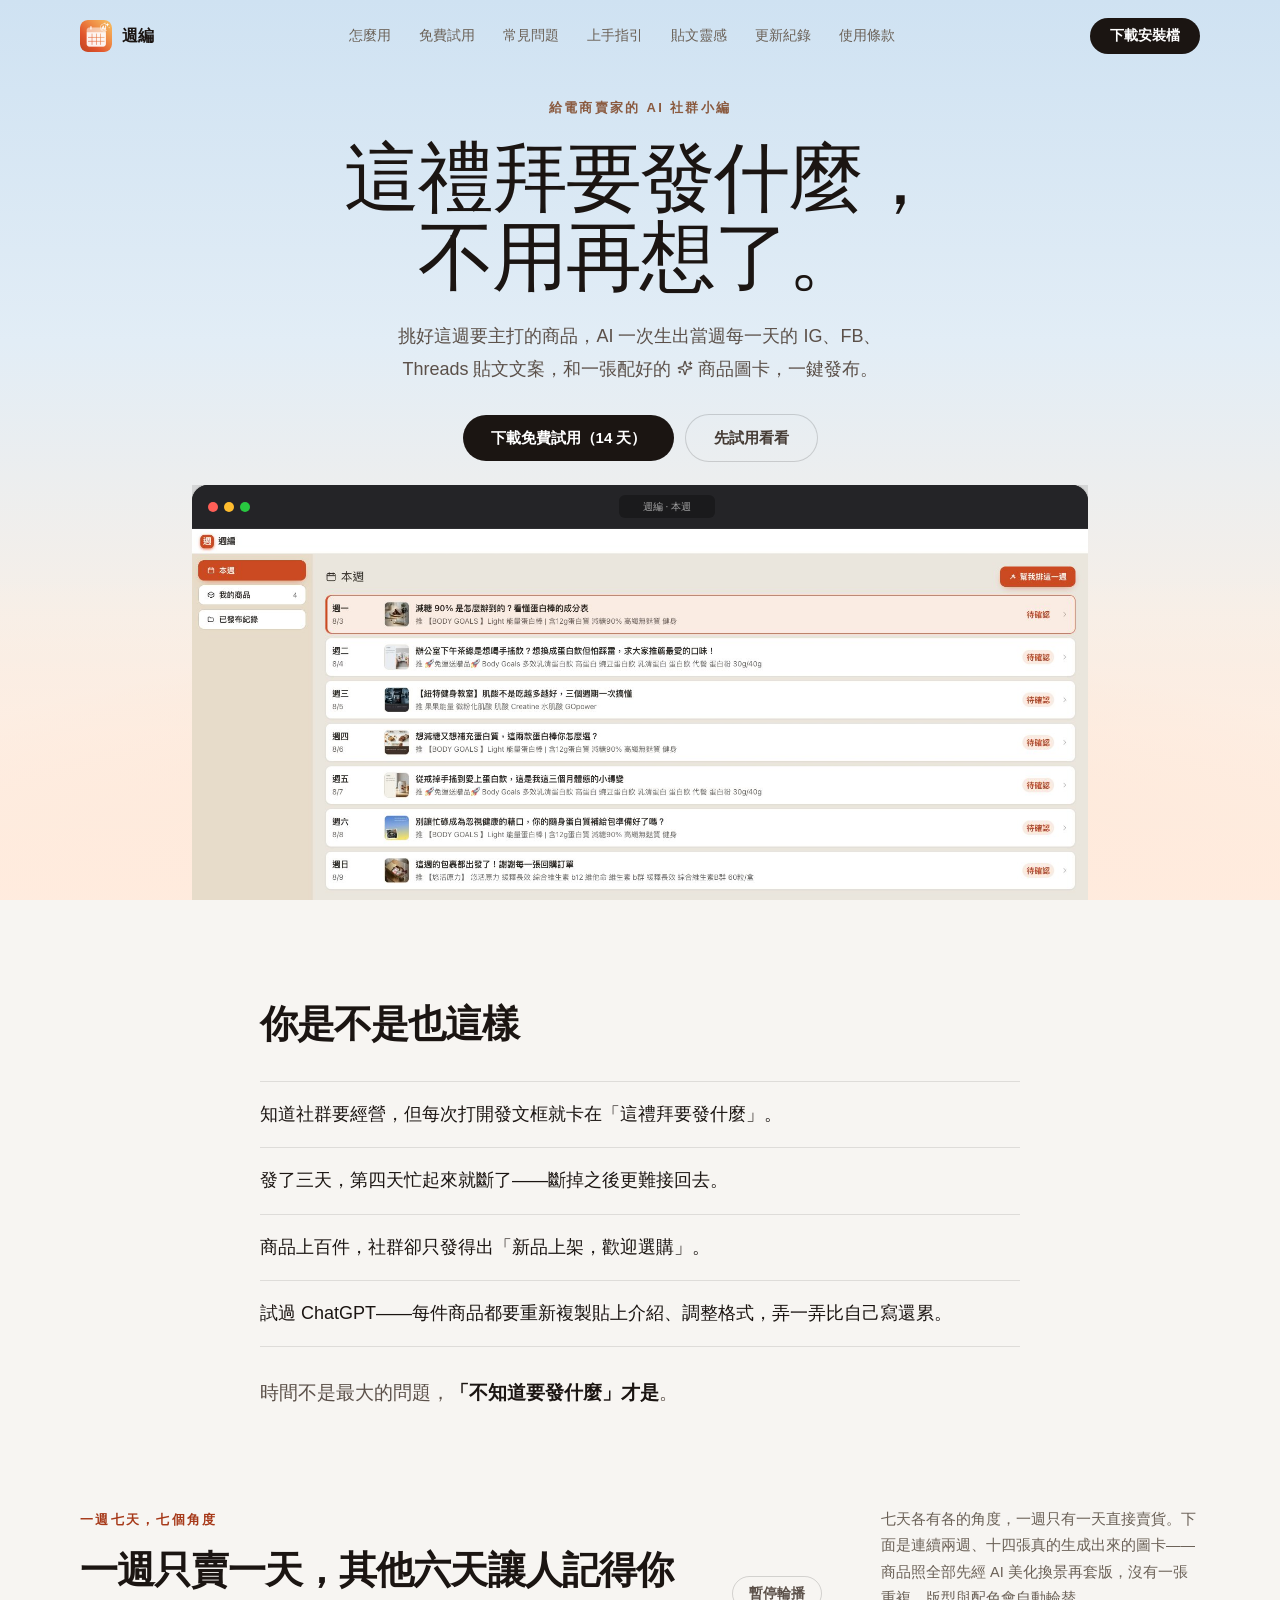
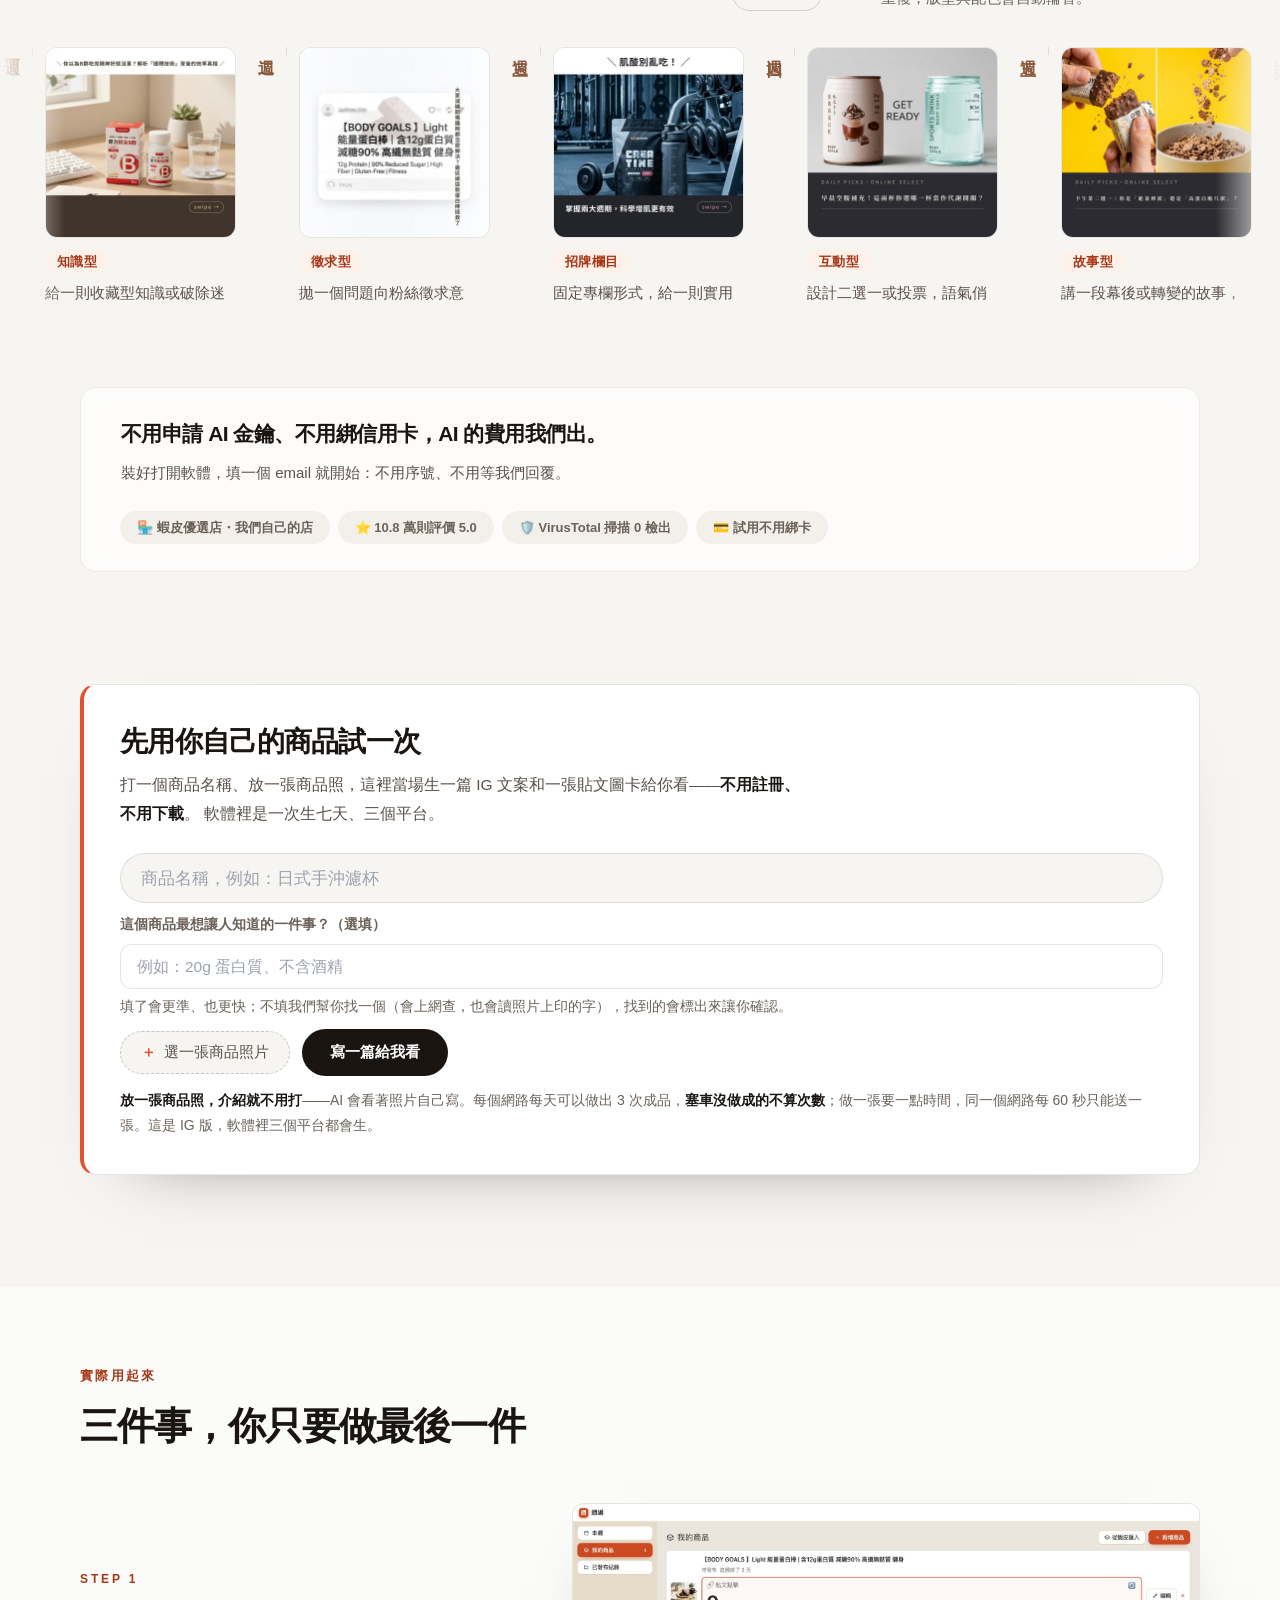
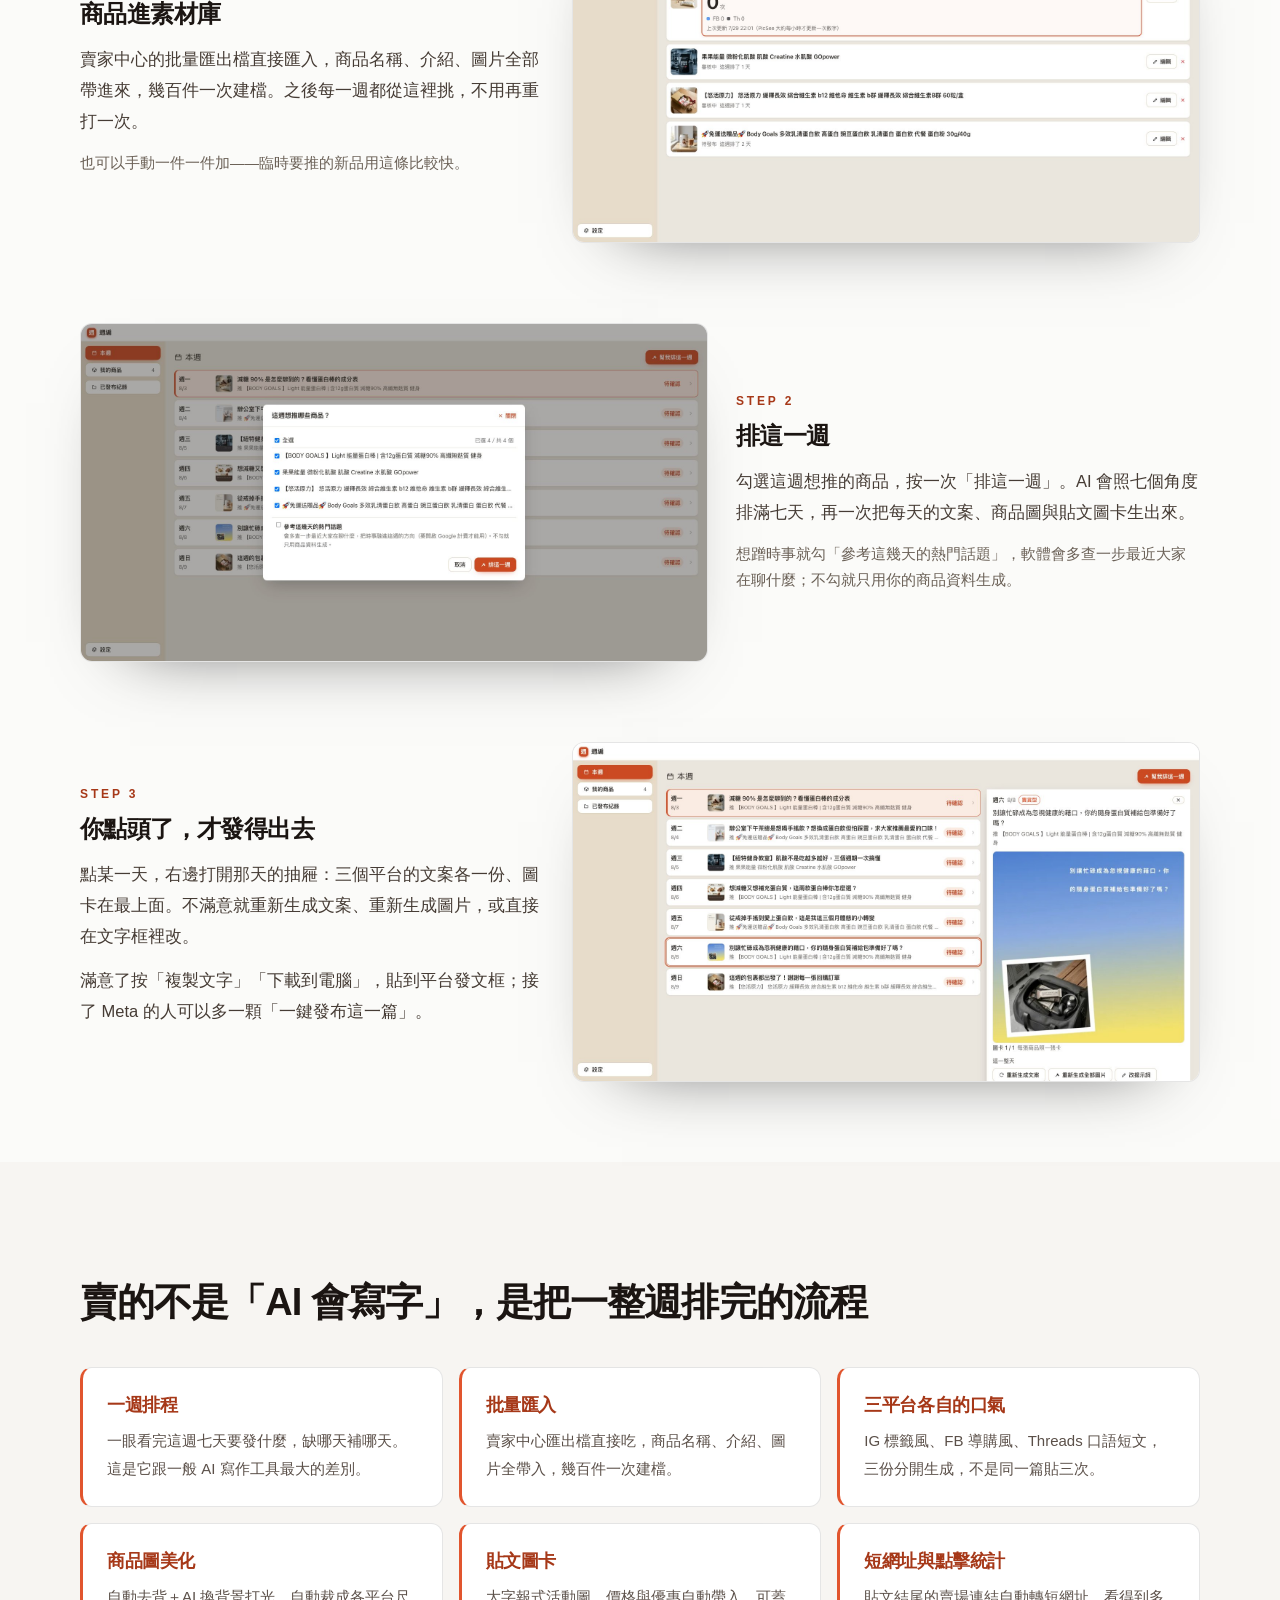
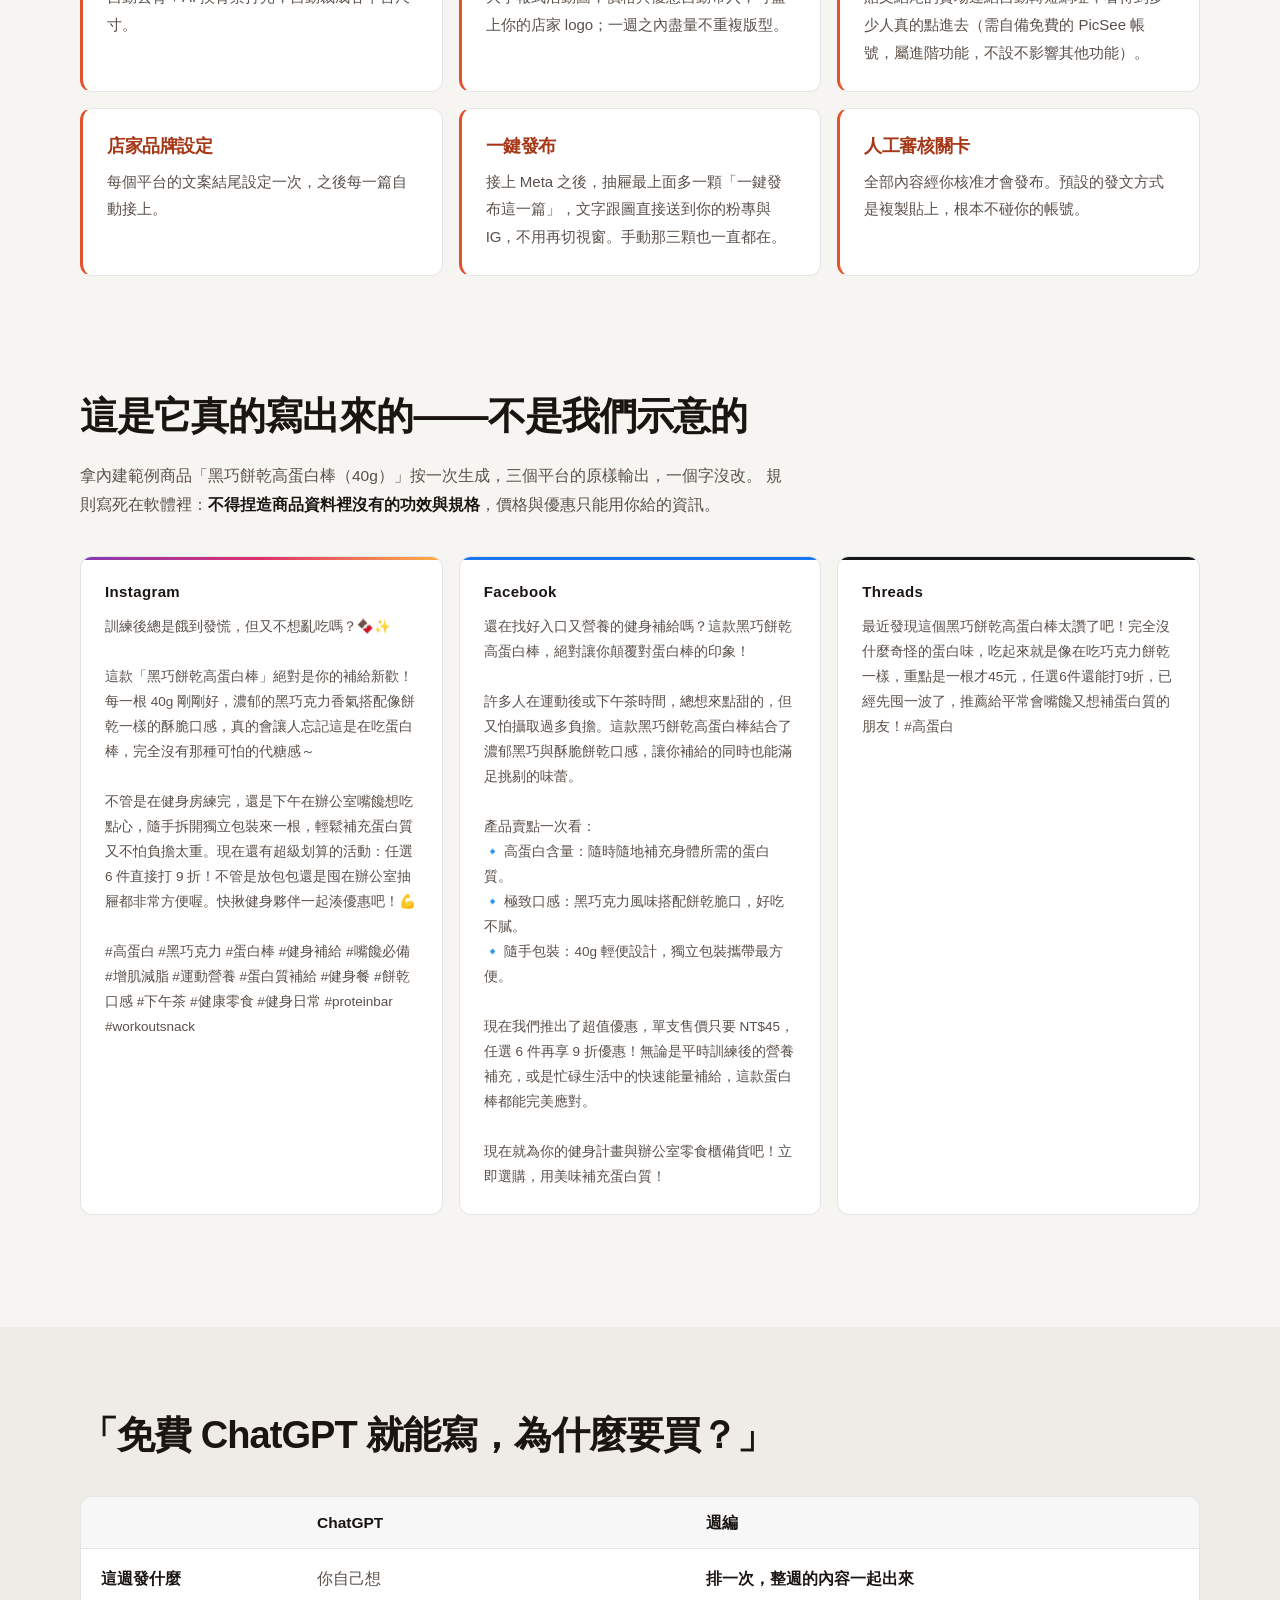
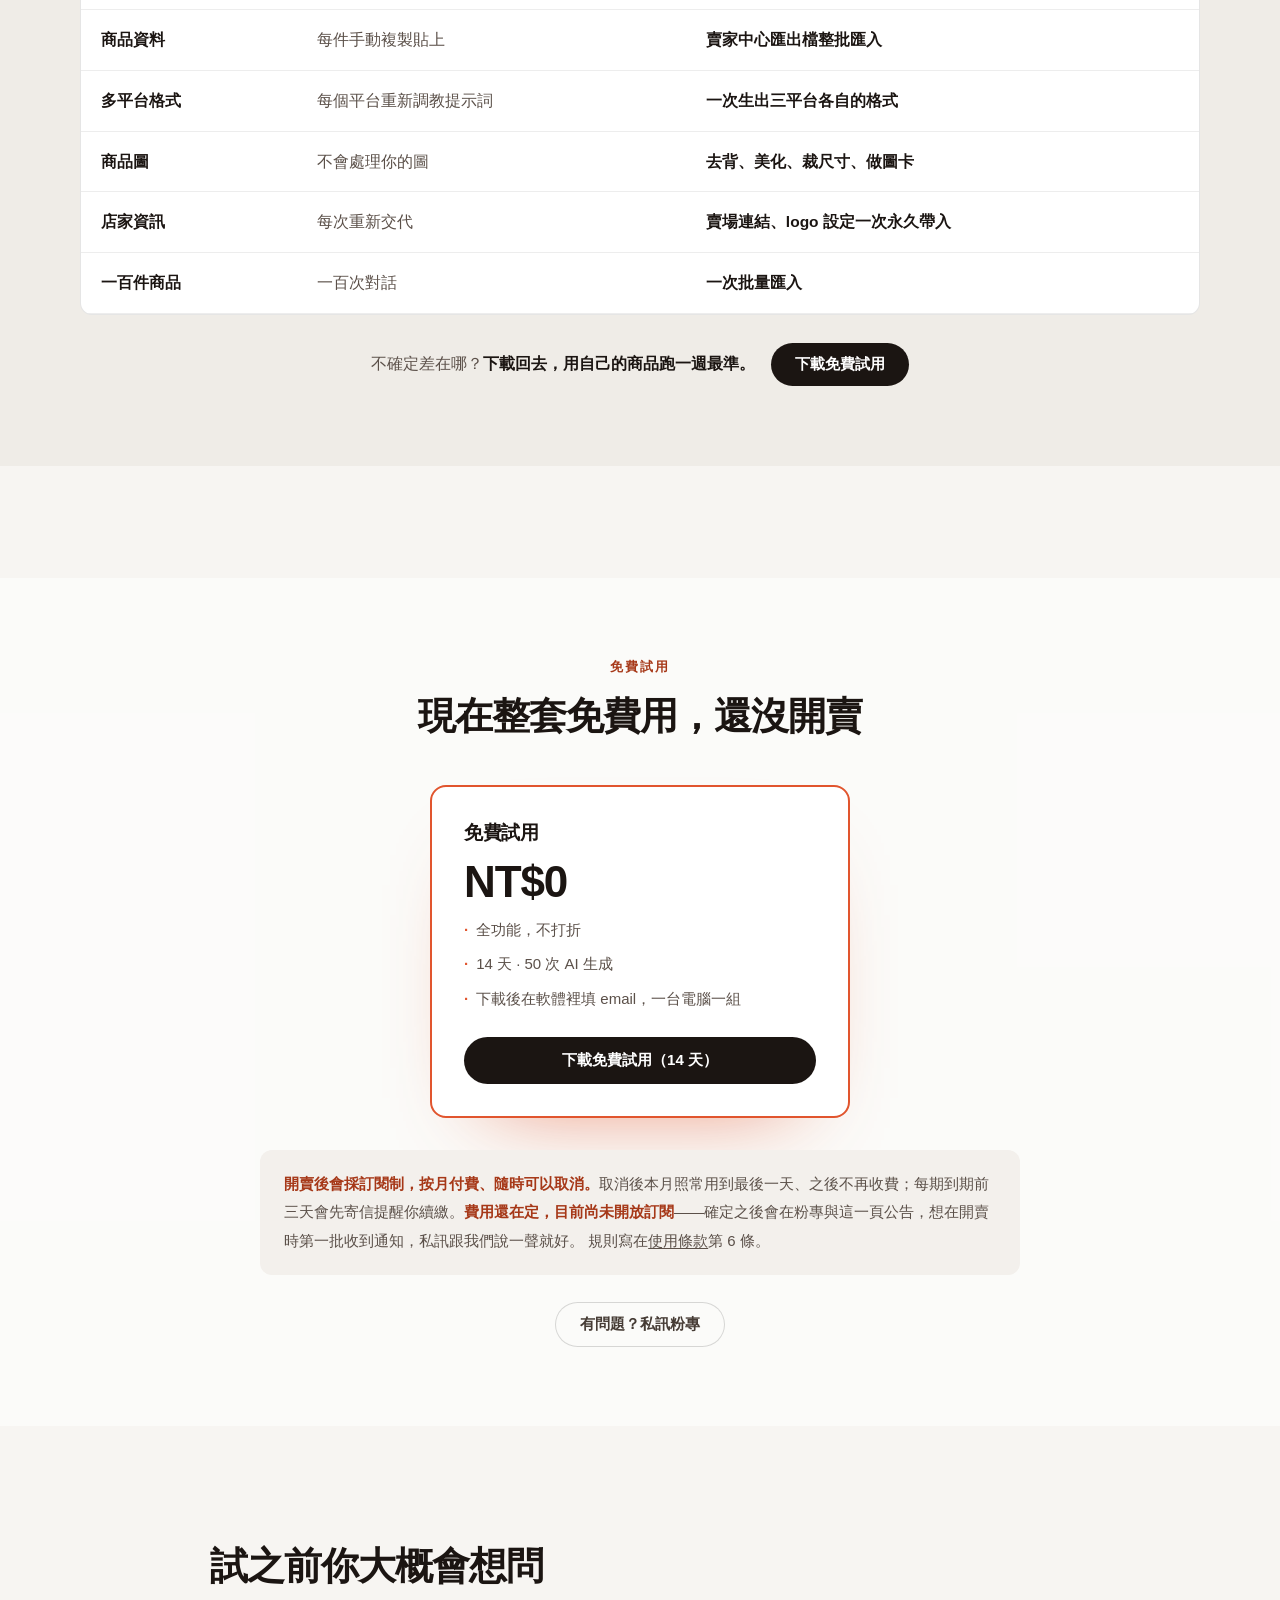
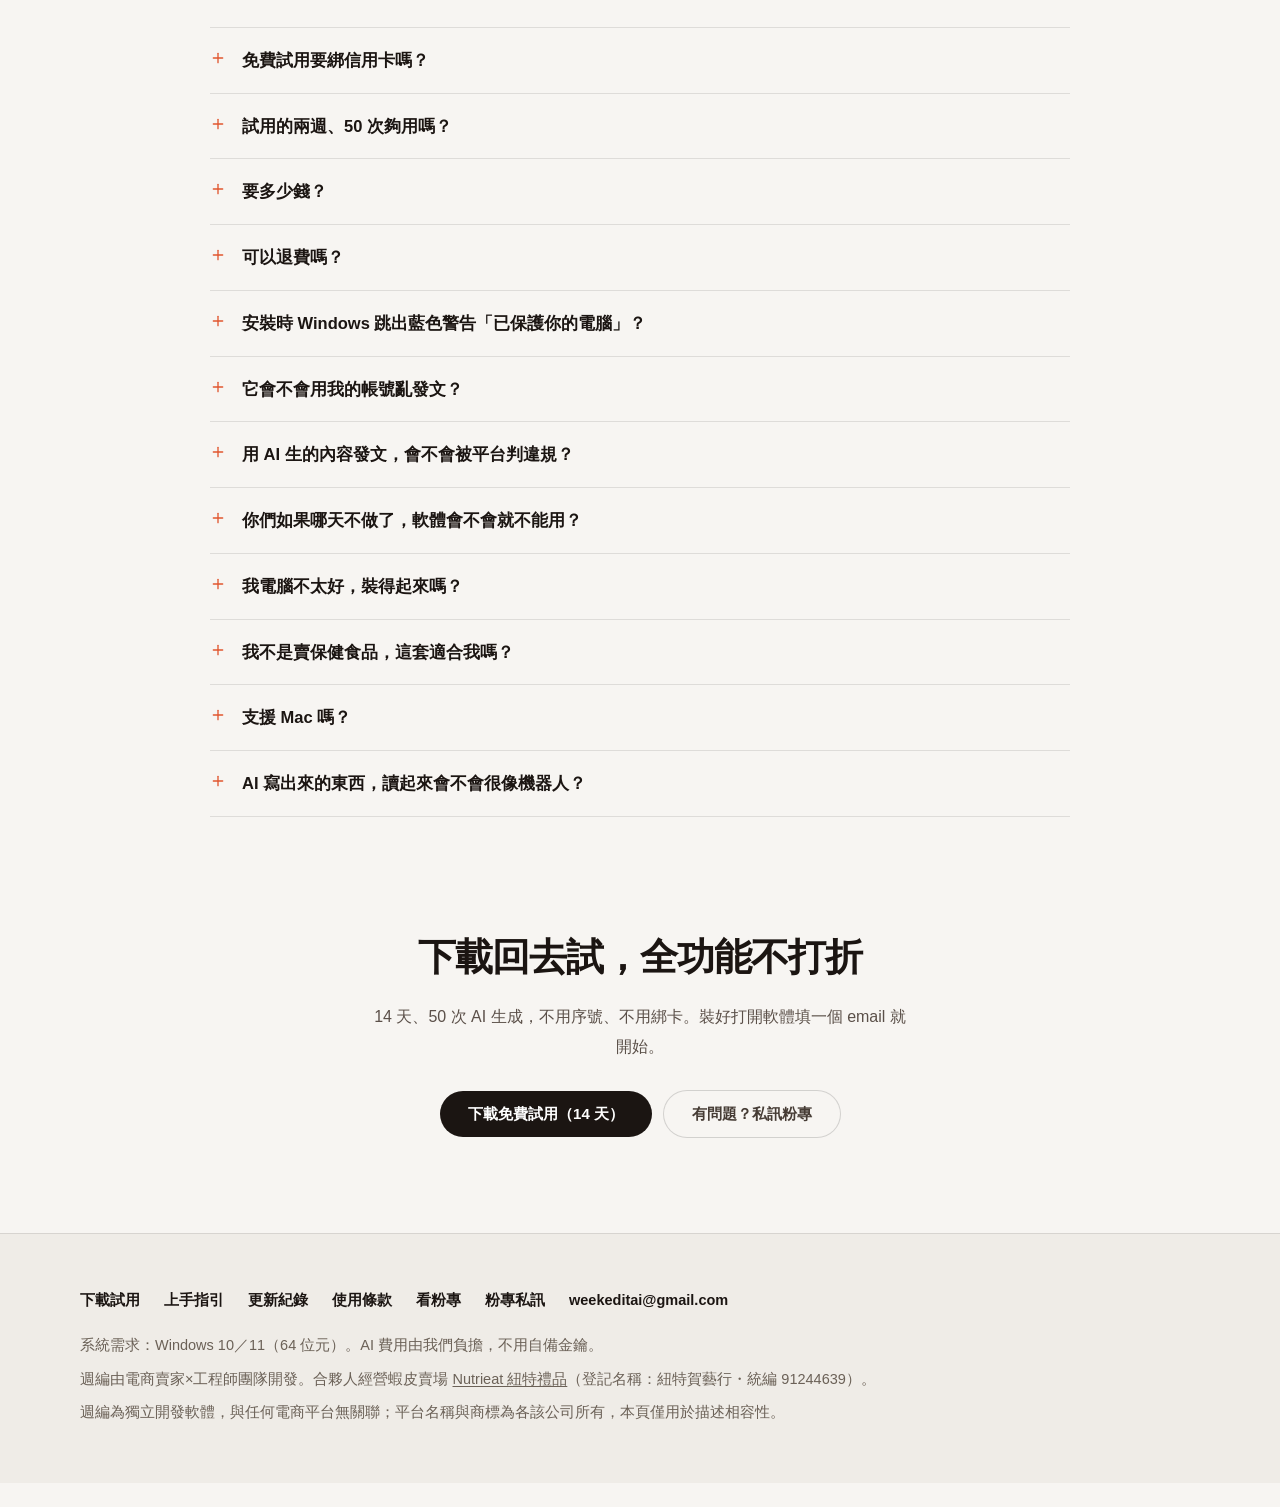
==== commit 40d55678: "生成期間藏起人機驗證格（2026-08-21 23:42）" ====
--- a/index.html
+++ b/index.html
@@ -99,7 +99,7 @@
         fbq('track', 'Lead', { content_name: a.getAttribute('data-goatcounter-click') })
       })
     </script>
-    <script type="module" crossorigin src="/assets/index-BPFK_5x6.js"></script>
+    <script type="module" crossorigin src="/assets/index-BWi1kGSH.js"></script>
     <link rel="modulepreload" crossorigin href="/assets/app-Cw439kzJ.js">
     <link rel="stylesheet" crossorigin href="/assets/app-CUBej9aD.css">
   </head>
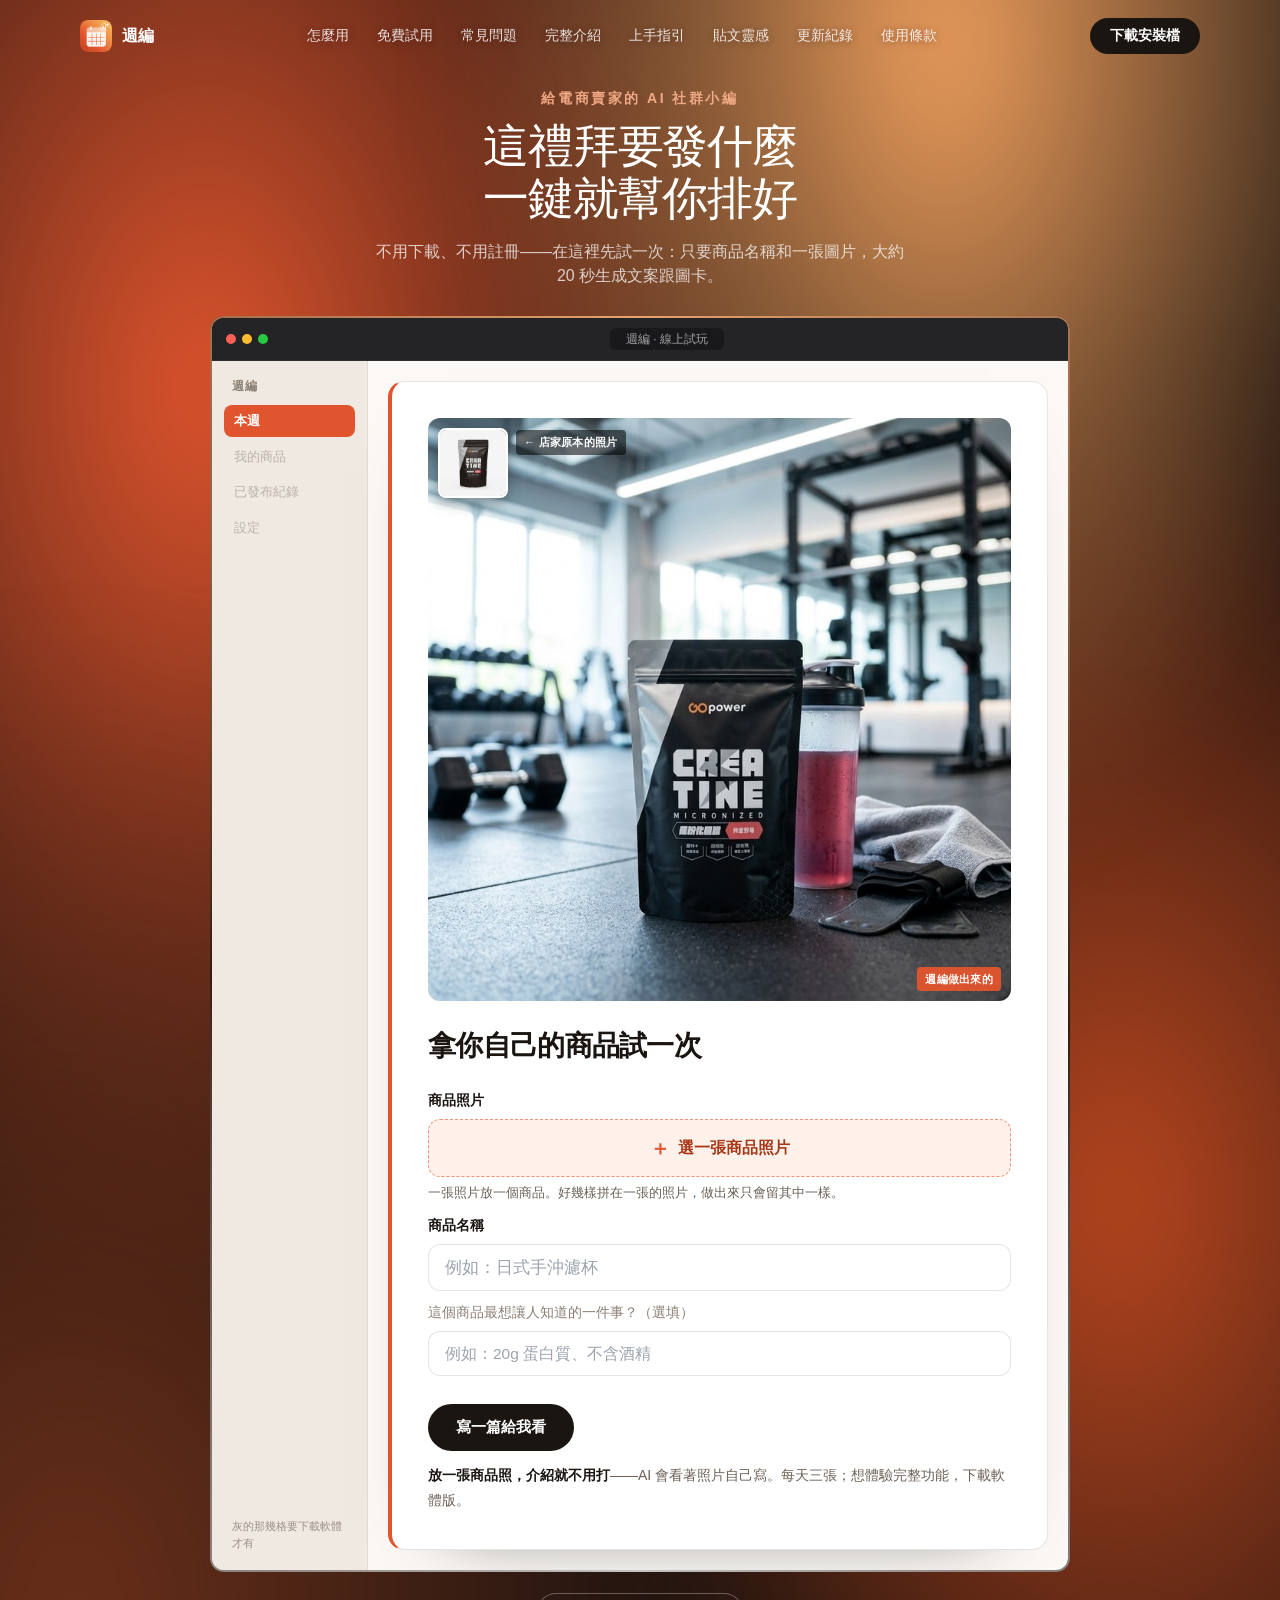
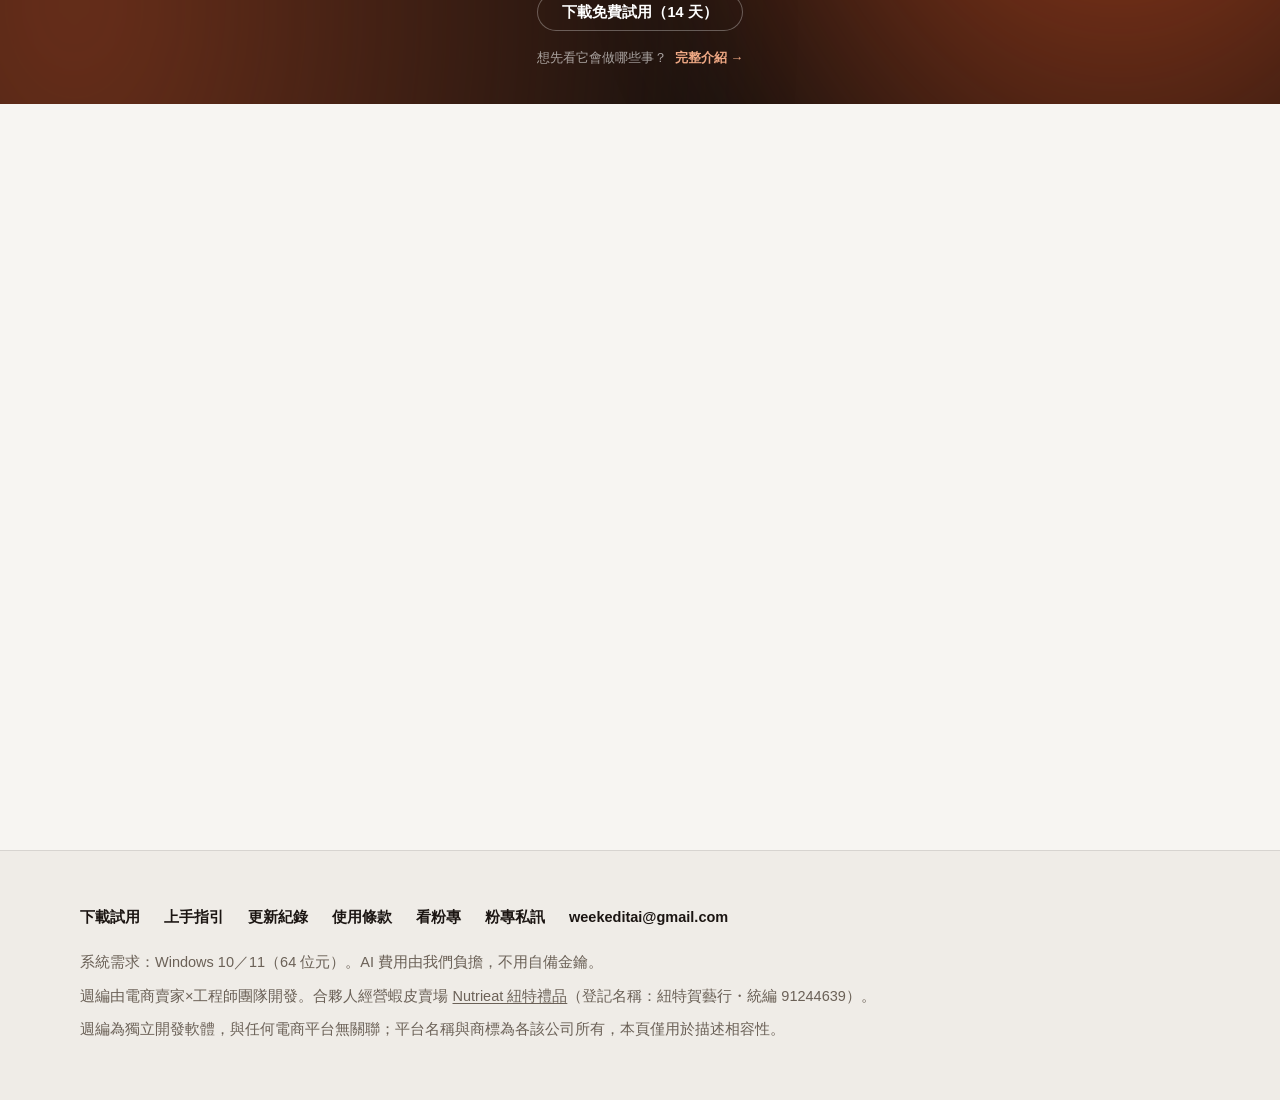
==== commit 47e61449: "更新網站內容（2026-09-06 00:44）" ====
--- a/index.html
+++ b/index.html
@@ -6,12 +6,12 @@
     <title>週編 — 這禮拜要發什麼？打開軟體，已經排好了</title>
     <meta
       name="description"
-      content="給台灣電商賣家的 Windows 桌面軟體。挑好這週要主打的商品，AI 一次生出當週每天的 IG、FB、Threads 貼文文案與商品圖卡。目前為免費試用推廣期。"
+      content="打一個商品名稱、放一張商品照，一分鐘左右就看得到 AI 寫的貼文文案和做好的圖卡。給蝦皮賣家的 AI 社群小編，Windows 桌面軟體，14 天免費試用。"
     />
     <meta property="og:title" content="週編 — 這禮拜要發什麼？打開軟體，已經排好了" />
     <meta
       property="og:description"
-      content="電商賣家×工程師團隊做的社群小編工具。排一次，整週的文案與圖卡一起出來。"
+      content="打一個商品名稱、放一張商品照，一分鐘左右就看得到 AI 寫的貼文文案和做好的圖卡。給蝦皮賣家的 AI 社群小編，Windows 桌面軟體，14 天免費試用。"
     />
     <meta property="og:type" content="website" />
     <meta property="og:image" content="https://weekedit.tw/assets/og-cover.jpg" />
@@ -96,12 +96,29 @@
       document.addEventListener('click', function (e) {
         var a = e.target && e.target.closest && e.target.closest('[data-goatcounter-click^="dl-"]')
         if (!a || !window.fbq) return
+        // ❗**手機上點下載鈕不算轉換**（2026-09-02 店主裁定）：那顆鈕下載到的是 Windows
+        //   安裝檔，手機**裝不起來**——回報成 Lead 等於告訴 Meta「會在手機上點下載的人是
+        //   好客人」，它就會去找更多這種人，而這種人一個都不會變成使用者。每天 NT$150
+        //   都在強化這個錯誤。
+        // ❗**按鈕本身不動、畫面一個字都不變**：只是不對 Meta 說那句話。
+        //   GoatCounter 照樣記得到（`data-goatcounter-click` 沒動），所以「有幾個人點」
+        //   這個數字我們自己還看得到。
+        // ❗**斷點沿用 Tailwind 的 `sm`（640px）**：版面本來就是用它決定手機／電腦
+        //   （`sm:hidden`／`hidden sm:inline-flex`），另造一個數字會讓「看得到鈕」跟
+        //   「算不算轉換」在某個寬度區間打架。
+        // ❗**手機那半邊的轉換不會因此消失**：`TryOut.tsx` 在「留 email 寄安裝連結」
+        //   送出成功時本來就會自己送一顆 `Lead`（`content_name: 'send-link'`）——那才是
+        //   手機訪客唯一做得到的正確動作。所以這道守門是**把錯的訊號拿掉**，
+        //   不是把手機那半邊變成靜音。
+        if (window.matchMedia && window.matchMedia('(max-width: 639px)').matches) return
         fbq('track', 'Lead', { content_name: a.getAttribute('data-goatcounter-click') })
       })
     </script>
-    <script type="module" crossorigin src="/assets/index-BWi1kGSH.js"></script>
-    <link rel="modulepreload" crossorigin href="/assets/app-Cw439kzJ.js">
-    <link rel="stylesheet" crossorigin href="/assets/app-CUBej9aD.css">
+    <script type="module" crossorigin src="/assets/index-VwbpXgGt.js"></script>
+    <link rel="modulepreload" crossorigin href="/assets/app-NoCvk-Sk.js">
+    <link rel="modulepreload" crossorigin href="/assets/card-BBiVAWwM.js">
+    <link rel="modulepreload" crossorigin href="/assets/useReveal-DzJifnA6.js">
+    <link rel="stylesheet" crossorigin href="/assets/app-D27YjIyC.css">
   </head>
   <body>
     <noscript
--- a/assets/app-D27YjIyC.css
+++ b/assets/app-D27YjIyC.css
@@ -0,0 +1 @@
+*,:before,:after{--tw-border-spacing-x: 0;--tw-border-spacing-y: 0;--tw-translate-x: 0;--tw-translate-y: 0;--tw-rotate: 0;--tw-skew-x: 0;--tw-skew-y: 0;--tw-scale-x: 1;--tw-scale-y: 1;--tw-pan-x: ;--tw-pan-y: ;--tw-pinch-zoom: ;--tw-scroll-snap-strictness: proximity;--tw-gradient-from-position: ;--tw-gradient-via-position: ;--tw-gradient-to-position: ;--tw-ordinal: ;--tw-slashed-zero: ;--tw-numeric-figure: ;--tw-numeric-spacing: ;--tw-numeric-fraction: ;--tw-ring-inset: ;--tw-ring-offset-width: 0px;--tw-ring-offset-color: #fff;--tw-ring-color: rgb(59 130 246 / .5);--tw-ring-offset-shadow: 0 0 #0000;--tw-ring-shadow: 0 0 #0000;--tw-shadow: 0 0 #0000;--tw-shadow-colored: 0 0 #0000;--tw-blur: ;--tw-brightness: ;--tw-contrast: ;--tw-grayscale: ;--tw-hue-rotate: ;--tw-invert: ;--tw-saturate: ;--tw-sepia: ;--tw-drop-shadow: ;--tw-backdrop-blur: ;--tw-backdrop-brightness: ;--tw-backdrop-contrast: ;--tw-backdrop-grayscale: ;--tw-backdrop-hue-rotate: ;--tw-backdrop-invert: ;--tw-backdrop-opacity: ;--tw-backdrop-saturate: ;--tw-backdrop-sepia: ;--tw-contain-size: ;--tw-contain-layout: ;--tw-contain-paint: ;--tw-contain-style: }::backdrop{--tw-border-spacing-x: 0;--tw-border-spacing-y: 0;--tw-translate-x: 0;--tw-translate-y: 0;--tw-rotate: 0;--tw-skew-x: 0;--tw-skew-y: 0;--tw-scale-x: 1;--tw-scale-y: 1;--tw-pan-x: ;--tw-pan-y: ;--tw-pinch-zoom: ;--tw-scroll-snap-strictness: proximity;--tw-gradient-from-position: ;--tw-gradient-via-position: ;--tw-gradient-to-position: ;--tw-ordinal: ;--tw-slashed-zero: ;--tw-numeric-figure: ;--tw-numeric-spacing: ;--tw-numeric-fraction: ;--tw-ring-inset: ;--tw-ring-offset-width: 0px;--tw-ring-offset-color: #fff;--tw-ring-color: rgb(59 130 246 / .5);--tw-ring-offset-shadow: 0 0 #0000;--tw-ring-shadow: 0 0 #0000;--tw-shadow: 0 0 #0000;--tw-shadow-colored: 0 0 #0000;--tw-blur: ;--tw-brightness: ;--tw-contrast: ;--tw-grayscale: ;--tw-hue-rotate: ;--tw-invert: ;--tw-saturate: ;--tw-sepia: ;--tw-drop-shadow: ;--tw-backdrop-blur: ;--tw-backdrop-brightness: ;--tw-backdrop-contrast: ;--tw-backdrop-grayscale: ;--tw-backdrop-hue-rotate: ;--tw-backdrop-invert: ;--tw-backdrop-opacity: ;--tw-backdrop-saturate: ;--tw-backdrop-sepia: ;--tw-contain-size: ;--tw-contain-layout: ;--tw-contain-paint: ;--tw-contain-style: }*,:before,:after{box-sizing:border-box;border-width:0;border-style:solid;border-color:#e5e7eb}:before,:after{--tw-content: ""}html,:host{line-height:1.5;-webkit-text-size-adjust:100%;-moz-tab-size:4;-o-tab-size:4;tab-size:4;font-family:-apple-system,BlinkMacSystemFont,PingFang TC,Noto Sans TC,Microsoft JhengHei,Helvetica Neue,Helvetica,Arial,sans-serif;font-feature-settings:normal;font-variation-settings:normal;-webkit-tap-highlight-color:transparent}body{margin:0;line-height:inherit}hr{height:0;color:inherit;border-top-width:1px}abbr:where([title]){-webkit-text-decoration:underline dotted;text-decoration:underline dotted}h1,h2,h3,h4,h5,h6{font-size:inherit;font-weight:inherit}a{color:inherit;text-decoration:inherit}b,strong{font-weight:bolder}code,kbd,samp,pre{font-family:ui-monospace,SFMono-Regular,Menlo,Monaco,Consolas,Liberation Mono,Courier New,monospace;font-feature-settings:normal;font-variation-settings:normal;font-size:1em}small{font-size:80%}sub,sup{font-size:75%;line-height:0;position:relative;vertical-align:baseline}sub{bottom:-.25em}sup{top:-.5em}table{text-indent:0;border-color:inherit;border-collapse:collapse}button,input,optgroup,select,textarea{font-family:inherit;font-feature-settings:inherit;font-variation-settings:inherit;font-size:100%;font-weight:inherit;line-height:inherit;letter-spacing:inherit;color:inherit;margin:0;padding:0}button,select{text-transform:none}button,input:where([type=button]),input:where([type=reset]),input:where([type=submit]){-webkit-appearance:button;background-color:transparent;background-image:none}:-moz-focusring{outline:auto}:-moz-ui-invalid{box-shadow:none}progress{vertical-align:baseline}::-webkit-inner-spin-button,::-webkit-outer-spin-button{height:auto}[type=search]{-webkit-appearance:textfield;outline-offset:-2px}::-webkit-search-decoration{-webkit-appearance:none}::-webkit-file-upload-button{-webkit-appearance:button;font:inherit}summary{display:list-item}blockquote,dl,dd,h1,h2,h3,h4,h5,h6,hr,figure,p,pre{margin:0}fieldset{margin:0;padding:0}legend{padding:0}ol,ul,menu{list-style:none;margin:0;padding:0}dialog{padding:0}textarea{resize:vertical}input::-moz-placeholder,textarea::-moz-placeholder{opacity:1;color:#9ca3af}input::placeholder,textarea::placeholder{opacity:1;color:#9ca3af}button,[role=button]{cursor:pointer}:disabled{cursor:default}img,svg,video,canvas,audio,iframe,embed,object{display:block;vertical-align:middle}img,video{max-width:100%;height:auto}[hidden]:where(:not([hidden=until-found])){display:none}html{scroll-behavior:smooth;-webkit-font-smoothing:antialiased;-moz-osx-font-smoothing:grayscale}body{--tw-bg-opacity: 1;background-color:rgb(247 245 242 / var(--tw-bg-opacity, 1));font-family:-apple-system,BlinkMacSystemFont,PingFang TC,Noto Sans TC,Microsoft JhengHei,Helvetica Neue,Helvetica,Arial,sans-serif;--tw-text-opacity: 1;color:rgb(27 21 18 / var(--tw-text-opacity, 1))}:where(a,button,summary,input):focus-visible{border-radius:.125rem;outline-style:solid;outline-width:3px;outline-offset:3px;outline-color:#e1552e}.prose :where(h2){margin-top:3.5rem;margin-bottom:1rem;border-top-width:1px;border-color:#0000001a;padding-top:2rem;font-size:clamp(22px,3vw,30px);font-weight:800;letter-spacing:-.025em}.prose :where(h2):first-of-type{margin-top:1rem;border-top-width:0px;padding-top:0}.prose :where(h3){margin-top:2.25rem;margin-bottom:.75rem;font-size:19px;font-weight:700;letter-spacing:-.025em}.prose :where(p){margin-top:1rem;margin-bottom:1rem;font-size:16.5px;line-height:1.9;--tw-text-opacity: 1;color:rgb(70 60 53 / var(--tw-text-opacity, 1))}.prose :where(ul,ol){margin-top:1rem;margin-bottom:1rem;padding-left:1.5rem;font-size:16.5px;line-height:1.9;--tw-text-opacity: 1;color:rgb(70 60 53 / var(--tw-text-opacity, 1))}.prose :where(ul){list-style-type:disc}.prose :where(ol){list-style-type:decimal}.prose :where(li){margin-bottom:.5rem}.prose :where(a){--tw-text-opacity: 1;color:rgb(166 56 24 / var(--tw-text-opacity, 1));text-decoration-line:underline;text-underline-offset:3px}.prose :where(strong){font-weight:700;--tw-text-opacity: 1;color:rgb(27 21 18 / var(--tw-text-opacity, 1))}.prose :where(figure){margin-top:2rem;margin-bottom:2rem}.prose :where(figure img){width:100%;border-radius:.75rem;border-width:1px;border-color:#0000001a;--tw-shadow: 0 24px 60px -40px rgba(0,0,0,.6);--tw-shadow-colored: 0 24px 60px -40px var(--tw-shadow-color);box-shadow:var(--tw-ring-offset-shadow, 0 0 #0000),var(--tw-ring-shadow, 0 0 #0000),var(--tw-shadow)}.prose :where(figcaption){margin-top:.625rem;font-size:14px;line-height:1.7;--tw-text-opacity: 1;color:rgb(107 97 87 / var(--tw-text-opacity, 1))}.prose :where(table){width:100%;border-collapse:collapse;font-size:15.5px}.prose :where(th,td){border-bottom-width:1px;border-color:#0000001a;padding:.75rem 1rem;text-align:left;vertical-align:top}.prose :where(thead th){background-color:#00000008;font-weight:700}.prose :where(details){border-bottom-width:1px;border-color:#0000001a}.prose :where(summary){cursor:pointer;padding-top:1rem;padding-bottom:1rem;font-weight:700}.prose :where(hr){margin-top:2.5rem;margin-bottom:2.5rem;border-width:0px;border-top-width:1px;border-color:#0000001a}.prose :where(code){border-radius:.25rem;background-color:#0000000d;padding:.125rem .375rem;font-size:.9em}.prose :where(h1){margin-bottom:1rem;margin-top:.5rem;font-size:clamp(28px,4.4vw,44px);font-weight:800;line-height:1.15;letter-spacing:-.025em}.prose :where(.eyebrow){margin-bottom:.75rem;font-size:12.5px;font-weight:700;letter-spacing:.18em;--tw-text-opacity: 1;color:rgb(166 56 24 / var(--tw-text-opacity, 1))}.prose :where(.lead){max-width:40em;font-size:clamp(16px,2vw,19px);line-height:1.85;--tw-text-opacity: 1;color:rgb(91 80 73 / var(--tw-text-opacity, 1))}.prose :where(.small){font-size:14.5px;line-height:1.8;--tw-text-opacity: 1;color:rgb(107 97 87 / var(--tw-text-opacity, 1))}.prose :where(.btn){margin-top:.5rem;margin-bottom:.5rem;display:inline-flex;align-items:center;justify-content:center;gap:.5rem;border-radius:9999px;--tw-bg-opacity: 1;background-color:rgb(27 21 18 / var(--tw-bg-opacity, 1));padding:.75rem 1.75rem;font-size:15px;font-weight:600;--tw-text-opacity: 1;color:rgb(255 255 255 / var(--tw-text-opacity, 1));text-decoration-line:none;transition-property:color,background-color,border-color,text-decoration-color,fill,stroke;transition-timing-function:cubic-bezier(.4,0,.2,1);transition-duration:.15s}.prose :where(.btn):hover{--tw-bg-opacity: 1;background-color:rgb(0 0 0 / var(--tw-bg-opacity, 1))}.prose :where(.btn.ghost){background-color:transparent;--tw-text-opacity: 1;color:rgb(70 60 53 / var(--tw-text-opacity, 1));--tw-ring-offset-shadow: var(--tw-ring-inset) 0 0 0 var(--tw-ring-offset-width) var(--tw-ring-offset-color);--tw-ring-shadow: var(--tw-ring-inset) 0 0 0 calc(1px + var(--tw-ring-offset-width)) var(--tw-ring-color);box-shadow:var(--tw-ring-offset-shadow),var(--tw-ring-shadow),var(--tw-shadow, 0 0 #0000);--tw-ring-color: rgb(0 0 0 / .15)}.prose :where(.btn.ghost):hover{background-color:#0000000d}.prose :where(.btn-row){margin-top:1.5rem;margin-bottom:1.5rem;display:flex;flex-wrap:wrap;align-items:center;gap:.75rem}.prose :where(.pains){margin-top:1.5rem;margin-bottom:1.5rem;list-style-type:none;padding:0}.prose :where(.pains li){margin-bottom:0;border-bottom-width:1px;border-color:#0000001a;padding-top:1rem;padding-bottom:1rem;font-size:clamp(16px,2vw,18px)}.prose :where(.pains li):first-child{border-top-width:1px;border-color:#0000001a}.prose :where(.table-wrap){margin-top:1.75rem;margin-bottom:1.75rem;overflow-x:auto;border-radius:.75rem;border-width:1px;border-color:#0000001a;--tw-bg-opacity: 1;background-color:rgb(255 255 255 / var(--tw-bg-opacity, 1))}.prose :where(.callout.warn){--tw-border-opacity: 1;border-left-color:rgb(180 83 9 / var(--tw-border-opacity, 1))}.prose :where(.warnnote){margin-top:1rem;margin-bottom:1rem;border-top-right-radius:.75rem;border-bottom-right-radius:.75rem;border-left-width:3px;--tw-border-opacity: 1;border-color:rgb(225 85 46 / var(--tw-border-opacity, 1));--tw-bg-opacity: 1;background-color:rgb(255 255 255 / var(--tw-bg-opacity, 1));padding:1rem 1.25rem;line-height:1.9}.prose :where(.callout){margin-top:1.5rem;margin-bottom:1.5rem;border-radius:.75rem;border-width:1px;border-left-width:3px;border-color:#0000001a;--tw-border-opacity: 1;border-left-color:rgb(225 85 46 / var(--tw-border-opacity, 1));--tw-bg-opacity: 1;background-color:rgb(255 255 255 / var(--tw-bg-opacity, 1));padding:1.25rem 1.5rem}.prose :where(.toc){margin-bottom:2.25rem;border-radius:.75rem;border-width:1px;border-color:#0000001a;--tw-bg-opacity: 1;background-color:rgb(255 255 255 / var(--tw-bg-opacity, 1));padding:1.25rem 1.75rem}.prose :where(.hashline){display:inline-block;word-break:break-all;font-family:ui-monospace,SFMono-Regular,Menlo,Monaco,Consolas,Liberation Mono,Courier New,monospace;font-size:14px;line-height:1.625}.prose :where(.narrow){margin-left:auto;margin-right:auto;width:100%;max-width:760px}.prose :where(.wrap){margin-left:auto;margin-right:auto;width:min(100% - 40px,1120px)}.sr-only{position:absolute;width:1px;height:1px;padding:0;margin:-1px;overflow:hidden;clip:rect(0,0,0,0);white-space:nowrap;border-width:0}.pointer-events-none{pointer-events:none}.invisible{visibility:hidden}.fixed{position:fixed}.absolute{position:absolute}.relative{position:relative}.sticky{position:sticky}.-inset-\[35\%\]{top:-35%;right:-35%;bottom:-35%;left:-35%}.inset-0{top:0;right:0;bottom:0;left:0}.inset-x-0{left:0;right:0}.bottom-2\.5{bottom:.625rem}.left-2\.5{left:.625rem}.left-\[88px\]{left:88px}.right-2\.5{right:.625rem}.top-0{top:0}.top-2\.5{top:.625rem}.top-3{top:.75rem}.z-10{z-index:10}.z-40{z-index:40}.order-1{order:1}.order-2{order:2}.m-0{margin:0}.mx-4{margin-left:1rem;margin-right:1rem}.mx-auto{margin-left:auto;margin-right:auto}.my-3{margin-top:.75rem;margin-bottom:.75rem}.mb-2{margin-bottom:.5rem}.mb-3{margin-bottom:.75rem}.mb-4{margin-bottom:1rem}.mb-5{margin-bottom:1.25rem}.mb-6{margin-bottom:1.5rem}.ml-auto{margin-left:auto}.mt-1\.5{margin-top:.375rem}.mt-10{margin-top:2.5rem}.mt-12{margin-top:3rem}.mt-16{margin-top:4rem}.mt-2{margin-top:.5rem}.mt-2\.5{margin-top:.625rem}.mt-20{margin-top:5rem}.mt-24{margin-top:6rem}.mt-28{margin-top:7rem}.mt-3{margin-top:.75rem}.mt-3\.5{margin-top:.875rem}.mt-32{margin-top:8rem}.mt-4{margin-top:1rem}.mt-5{margin-top:1.25rem}.mt-6{margin-top:1.5rem}.mt-7{margin-top:1.75rem}.mt-8{margin-top:2rem}.mt-9{margin-top:2.25rem}.mt-auto{margin-top:auto}.block{display:block}.inline-block{display:inline-block}.inline{display:inline}.flex{display:flex}.table{display:table}.grid{display:grid}.hidden{display:none}.aspect-square{aspect-ratio:1 / 1}.h-14{height:3.5rem}.h-2{height:.5rem}.h-2\.5{height:.625rem}.h-4{height:1rem}.h-5{height:1.25rem}.h-8{height:2rem}.h-9{height:2.25rem}.h-\[3px\]{height:3px}.h-\[70px\]{height:70px}.h-\[72px\]{height:72px}.h-fit{height:-moz-fit-content;height:fit-content}.h-full{height:100%}.min-h-\[316px\]{min-height:316px}.w-2\.5{width:.625rem}.w-4{width:1rem}.w-5{width:1.25rem}.w-8{width:2rem}.w-9{width:2.25rem}.w-\[156px\]{width:156px}.w-\[236px\]{width:236px}.w-\[4\.5em\]{width:4.5em}.w-\[70px\]{width:70px}.w-\[min\(100\%-32px\,1000px\)\]{width:min(100% - 32px,1000px)}.w-\[min\(100\%-32px\,1120px\)\]{width:min(100% - 32px,1120px)}.w-\[min\(100\%-32px\,720px\)\]{width:min(100% - 32px,720px)}.w-\[min\(100\%-32px\,760px\)\]{width:min(100% - 32px,760px)}.w-\[min\(100\%-32px\,860px\)\]{width:min(100% - 32px,860px)}.w-\[min\(100\%-32px\,960px\)\]{width:min(100% - 32px,960px)}.w-full{width:100%}.w-max{width:-moz-max-content;width:max-content}.min-w-0{min-width:0px}.min-w-\[560px\]{min-width:560px}.max-w-\[22em\]{max-width:22em}.max-w-\[34em\]{max-width:34em}.max-w-\[38em\]{max-width:38em}.max-w-\[420px\]{max-width:420px}.max-w-\[46em\]{max-width:46em}.max-w-\[760px\]{max-width:760px}.max-w-\[860px\]{max-width:860px}.flex-1{flex:1 1 0%}.shrink-0{flex-shrink:0}.basis-0{flex-basis:0px}.border-collapse{border-collapse:collapse}.cursor-pointer{cursor:pointer}.resize-y{resize:vertical}.scroll-mt-24{scroll-margin-top:6rem}.list-none{list-style-type:none}.grid-cols-1{grid-template-columns:repeat(1,minmax(0,1fr))}.grid-cols-7{grid-template-columns:repeat(7,minmax(0,1fr))}.grid-cols-\[minmax\(0\,1fr\)\]{grid-template-columns:minmax(0,1fr)}.grid-rows-\[0fr\]{grid-template-rows:0fr}.grid-rows-\[1fr\]{grid-template-rows:1fr}.flex-col{flex-direction:column}.flex-wrap{flex-wrap:wrap}.items-start{align-items:flex-start}.items-center{align-items:center}.items-baseline{align-items:baseline}.justify-center{justify-content:center}.justify-between{justify-content:space-between}.gap-1{gap:.25rem}.gap-1\.5{gap:.375rem}.gap-14{gap:3.5rem}.gap-2{gap:.5rem}.gap-2\.5{gap:.625rem}.gap-3{gap:.75rem}.gap-4{gap:1rem}.gap-5{gap:1.25rem}.gap-6{gap:1.5rem}.gap-7{gap:1.75rem}.gap-\[18px\]{gap:18px}.gap-x-6{-moz-column-gap:1.5rem;column-gap:1.5rem}.gap-y-2{row-gap:.5rem}.space-y-1\.5>:not([hidden])~:not([hidden]){--tw-space-y-reverse: 0;margin-top:calc(.375rem * calc(1 - var(--tw-space-y-reverse)));margin-bottom:calc(.375rem * var(--tw-space-y-reverse))}.self-start{align-self:flex-start}.self-end{align-self:flex-end}.overflow-hidden{overflow:hidden}.overflow-x-auto{overflow-x:auto}.whitespace-nowrap{white-space:nowrap}.whitespace-pre-wrap{white-space:pre-wrap}.break-words{overflow-wrap:break-word}.rounded{border-radius:.25rem}.rounded-2xl{border-radius:1rem}.rounded-\[12px\]{border-radius:12px}.rounded-\[14px\]{border-radius:14px}.rounded-full{border-radius:9999px}.rounded-lg{border-radius:.5rem}.rounded-md{border-radius:.375rem}.rounded-xl{border-radius:.75rem}.border{border-width:1px}.border-2{border-width:2px}.border-\[1\.5px\]{border-width:1.5px}.border-b{border-bottom-width:1px}.border-l-\[3px\]{border-left-width:3px}.border-l-\[4px\]{border-left-width:4px}.border-r{border-right-width:1px}.border-t{border-top-width:1px}.border-dashed{border-style:dashed}.border-\[\#f0c9b6\]{--tw-border-opacity: 1;border-color:rgb(240 201 182 / var(--tw-border-opacity, 1))}.border-black\/10{border-color:#0000001a}.border-black\/15{border-color:#00000026}.border-black\/\[0\.06\]{border-color:#0000000f}.border-black\/\[0\.07\]{border-color:#00000012}.border-persimmon{--tw-border-opacity: 1;border-color:rgb(225 85 46 / var(--tw-border-opacity, 1))}.border-persimmon\/60{border-color:#e1552e99}.border-transparent{border-color:transparent}.border-white{--tw-border-opacity: 1;border-color:rgb(255 255 255 / var(--tw-border-opacity, 1))}.border-white\/5{border-color:#ffffff0d}.border-l-persimmon{--tw-border-opacity: 1;border-left-color:rgb(225 85 46 / var(--tw-border-opacity, 1))}.bg-\[\#16120f\]{--tw-bg-opacity: 1;background-color:rgb(22 18 15 / var(--tw-bg-opacity, 1))}.bg-\[\#16181c\]{--tw-bg-opacity: 1;background-color:rgb(22 24 28 / var(--tw-bg-opacity, 1))}.bg-\[\#17110e\]{--tw-bg-opacity: 1;background-color:rgb(23 17 14 / var(--tw-bg-opacity, 1))}.bg-\[\#1877f2\]{--tw-bg-opacity: 1;background-color:rgb(24 119 242 / var(--tw-bg-opacity, 1))}.bg-\[\#1b1512\]{--tw-bg-opacity: 1;background-color:rgb(27 21 18 / var(--tw-bg-opacity, 1))}.bg-\[\#1d1815\]{--tw-bg-opacity: 1;background-color:rgb(29 24 21 / var(--tw-bg-opacity, 1))}.bg-\[\#242427\]{--tw-bg-opacity: 1;background-color:rgb(36 36 39 / var(--tw-bg-opacity, 1))}.bg-\[\#28c840\]{--tw-bg-opacity: 1;background-color:rgb(40 200 64 / var(--tw-bg-opacity, 1))}.bg-\[\#e1552e\]{--tw-bg-opacity: 1;background-color:rgb(225 85 46 / var(--tw-bg-opacity, 1))}.bg-\[\#efece7\]{--tw-bg-opacity: 1;background-color:rgb(239 236 231 / var(--tw-bg-opacity, 1))}.bg-\[\#f0e9e1\]{--tw-bg-opacity: 1;background-color:rgb(240 233 225 / var(--tw-bg-opacity, 1))}.bg-\[\#f3f0ec\]{--tw-bg-opacity: 1;background-color:rgb(243 240 236 / var(--tw-bg-opacity, 1))}.bg-\[\#f4f4f4\]{--tw-bg-opacity: 1;background-color:rgb(244 244 244 / var(--tw-bg-opacity, 1))}.bg-\[\#f7f5f2\]{--tw-bg-opacity: 1;background-color:rgb(247 245 242 / var(--tw-bg-opacity, 1))}.bg-\[\#f7f5f2\]\/80{background-color:#f7f5f2cc}.bg-\[\#faf9f7\]{--tw-bg-opacity: 1;background-color:rgb(250 249 247 / var(--tw-bg-opacity, 1))}.bg-\[\#fbf8f5\]{--tw-bg-opacity: 1;background-color:rgb(251 248 245 / var(--tw-bg-opacity, 1))}.bg-\[\#febc2e\]{--tw-bg-opacity: 1;background-color:rgb(254 188 46 / var(--tw-bg-opacity, 1))}.bg-\[\#ff5f57\]{--tw-bg-opacity: 1;background-color:rgb(255 95 87 / var(--tw-bg-opacity, 1))}.bg-black\/10{background-color:#0000001a}.bg-black\/30{background-color:#0000004d}.bg-black\/5{background-color:#0000000d}.bg-black\/55{background-color:#0000008c}.bg-black\/\[0\.03\]{background-color:#00000008}.bg-persimmon{--tw-bg-opacity: 1;background-color:rgb(225 85 46 / var(--tw-bg-opacity, 1))}.bg-persimmon-soft{--tw-bg-opacity: 1;background-color:rgb(253 241 234 / var(--tw-bg-opacity, 1))}.bg-persimmon\/55{background-color:#e1552e8c}.bg-persimmon\/95{background-color:#e1552ef2}.bg-white{--tw-bg-opacity: 1;background-color:rgb(255 255 255 / var(--tw-bg-opacity, 1))}.bg-white\/90{background-color:#ffffffe6}.bg-\[linear-gradient\(90deg\,\#833ab4\,\#e1306c\,\#fcb045\)\]{background-image:linear-gradient(90deg,#833ab4,#e1306c,#fcb045)}.object-cover{-o-object-fit:cover;object-fit:cover}.p-0{padding:0}.p-3{padding:.75rem}.p-4{padding:1rem}.p-5{padding:1.25rem}.p-6{padding:1.5rem}.p-7{padding:1.75rem}.p-8{padding:2rem}.px-0\.5{padding-left:.125rem;padding-right:.125rem}.px-2{padding-left:.5rem;padding-right:.5rem}.px-2\.5{padding-left:.625rem;padding-right:.625rem}.px-3{padding-left:.75rem;padding-right:.75rem}.px-3\.5{padding-left:.875rem;padding-right:.875rem}.px-4{padding-left:1rem;padding-right:1rem}.px-5{padding-left:1.25rem;padding-right:1.25rem}.px-6{padding-left:1.5rem;padding-right:1.5rem}.px-7{padding-left:1.75rem;padding-right:1.75rem}.py-0\.5{padding-top:.125rem;padding-bottom:.125rem}.py-1{padding-top:.25rem;padding-bottom:.25rem}.py-1\.5{padding-top:.375rem;padding-bottom:.375rem}.py-14{padding-top:3.5rem;padding-bottom:3.5rem}.py-16{padding-top:4rem;padding-bottom:4rem}.py-2{padding-top:.5rem;padding-bottom:.5rem}.py-2\.5{padding-top:.625rem;padding-bottom:.625rem}.py-20{padding-top:5rem;padding-bottom:5rem}.py-3{padding-top:.75rem;padding-bottom:.75rem}.py-3\.5{padding-top:.875rem;padding-bottom:.875rem}.py-4{padding-top:1rem;padding-bottom:1rem}.py-5{padding-top:1.25rem;padding-bottom:1.25rem}.py-6{padding-top:1.5rem;padding-bottom:1.5rem}.pb-1\.5{padding-bottom:.375rem}.pb-4{padding-bottom:1rem}.pb-5{padding-bottom:1.25rem}.pb-8{padding-bottom:2rem}.pb-9{padding-bottom:2.25rem}.pl-8{padding-left:2rem}.pr-2{padding-right:.5rem}.pt-1{padding-top:.25rem}.pt-\[104px\]{padding-top:104px}.pt-\[88px\]{padding-top:88px}.text-left{text-align:left}.text-center{text-align:center}.text-right{text-align:right}.align-top{vertical-align:top}.font-sans{font-family:-apple-system,BlinkMacSystemFont,PingFang TC,Noto Sans TC,Microsoft JhengHei,Helvetica Neue,Helvetica,Arial,sans-serif}.text-\[10\.5px\]{font-size:10.5px}.text-\[11\.5px\]{font-size:11.5px}.text-\[11px\]{font-size:11px}.text-\[12\.5px\]{font-size:12.5px}.text-\[12px\]{font-size:12px}.text-\[13\.5px\]{font-size:13.5px}.text-\[13px\]{font-size:13px}.text-\[14\.5px\]{font-size:14.5px}.text-\[14px\]{font-size:14px}.text-\[15\.5px\]{font-size:15.5px}.text-\[15px\]{font-size:15px}.text-\[16\.5px\]{font-size:16.5px}.text-\[16px\]{font-size:16px}.text-\[18px\]{font-size:18px}.text-\[19px\]{font-size:19px}.text-\[20px\]{font-size:20px}.text-\[26px\]{font-size:26px}.text-\[44px\]{font-size:44px}.text-\[clamp\(13\.5px\,1\.4vw\,16px\)\]{font-size:clamp(13.5px,1.4vw,16px)}.text-\[clamp\(19px\,2\.4vw\,24px\)\]{font-size:clamp(19px,2.4vw,24px)}.text-\[clamp\(20px\,2\.6vw\,28px\)\]{font-size:clamp(20px,2.6vw,28px)}.text-\[clamp\(21px\,2\.8vw\,28px\)\]{font-size:clamp(21px,2.8vw,28px)}.text-\[clamp\(21px\,3vw\,30px\)\]{font-size:clamp(21px,3vw,30px)}.text-\[clamp\(24px\,3\.6vw\,38px\)\]{font-size:clamp(24px,3.6vw,38px)}.text-\[clamp\(26px\,3\.6vw\,46px\)\]{font-size:clamp(26px,3.6vw,46px)}.text-\[clamp\(28px\,4\.2vw\,44px\)\]{font-size:clamp(28px,4.2vw,44px)}.font-bold{font-weight:700}.font-extrabold{font-weight:800}.font-medium{font-weight:500}.font-normal{font-weight:400}.font-semibold{font-weight:600}.leading-\[1\.12\]{line-height:1.12}.leading-\[1\.35\]{line-height:1.35}.leading-\[1\.5\]{line-height:1.5}.leading-\[1\.65\]{line-height:1.65}.leading-\[1\.6\]{line-height:1.6}.leading-\[1\.75\]{line-height:1.75}.leading-\[1\.7\]{line-height:1.7}.leading-\[1\.85\]{line-height:1.85}.leading-\[1\.8\]{line-height:1.8}.leading-\[1\.9\]{line-height:1.9}.leading-none{line-height:1}.leading-relaxed{line-height:1.625}.tracking-\[0\.08em\]{letter-spacing:.08em}.tracking-\[0\.18em\]{letter-spacing:.18em}.tracking-\[0\.24em\]{letter-spacing:.24em}.tracking-\[0\.26em\]{letter-spacing:.26em}.tracking-tight{letter-spacing:-.025em}.tracking-wide{letter-spacing:.025em}.text-\[\#1b1512\]{--tw-text-opacity: 1;color:rgb(27 21 18 / var(--tw-text-opacity, 1))}.text-\[\#463c35\]{--tw-text-opacity: 1;color:rgb(70 60 53 / var(--tw-text-opacity, 1))}.text-\[\#5b5049\]{--tw-text-opacity: 1;color:rgb(91 80 73 / var(--tw-text-opacity, 1))}.text-\[\#6b6157\]{--tw-text-opacity: 1;color:rgb(107 97 87 / var(--tw-text-opacity, 1))}.text-\[\#6f645b\]{--tw-text-opacity: 1;color:rgb(111 100 91 / var(--tw-text-opacity, 1))}.text-\[\#8a5a3f\]{--tw-text-opacity: 1;color:rgb(138 90 63 / var(--tw-text-opacity, 1))}.text-\[\#8a8178\]{--tw-text-opacity: 1;color:rgb(138 129 120 / var(--tw-text-opacity, 1))}.text-\[\#8b7f74\]{--tw-text-opacity: 1;color:rgb(139 127 116 / var(--tw-text-opacity, 1))}.text-\[\#9b9088\]{--tw-text-opacity: 1;color:rgb(155 144 136 / var(--tw-text-opacity, 1))}.text-\[\#a49a92\]{--tw-text-opacity: 1;color:rgb(164 154 146 / var(--tw-text-opacity, 1))}.text-\[\#f0a985\]{--tw-text-opacity: 1;color:rgb(240 169 133 / var(--tw-text-opacity, 1))}.text-persimmon{--tw-text-opacity: 1;color:rgb(225 85 46 / var(--tw-text-opacity, 1))}.text-persimmon-deep{--tw-text-opacity: 1;color:rgb(166 56 24 / var(--tw-text-opacity, 1))}.text-white{--tw-text-opacity: 1;color:rgb(255 255 255 / var(--tw-text-opacity, 1))}.text-white\/60{color:#fff9}.text-white\/75{color:#ffffffbf}.text-white\/85{color:#ffffffd9}.underline{text-decoration-line:underline}.underline-offset-2{text-underline-offset:2px}.opacity-40{opacity:.4}.opacity-85{opacity:.85}.shadow{--tw-shadow: 0 1px 3px 0 rgb(0 0 0 / .1), 0 1px 2px -1px rgb(0 0 0 / .1);--tw-shadow-colored: 0 1px 3px 0 var(--tw-shadow-color), 0 1px 2px -1px var(--tw-shadow-color);box-shadow:var(--tw-ring-offset-shadow, 0 0 #0000),var(--tw-ring-shadow, 0 0 #0000),var(--tw-shadow)}.shadow-\[0_30px_70px_-50px_rgba\(0\,0\,0\,0\.7\)\]{--tw-shadow: 0 30px 70px -50px rgba(0,0,0,.7);--tw-shadow-colored: 0 30px 70px -50px var(--tw-shadow-color);box-shadow:var(--tw-ring-offset-shadow, 0 0 #0000),var(--tw-ring-shadow, 0 0 #0000),var(--tw-shadow)}.shadow-\[0_30px_70px_-60px_rgba\(0\,0\,0\,0\.7\)\]{--tw-shadow: 0 30px 70px -60px rgba(0,0,0,.7);--tw-shadow-colored: 0 30px 70px -60px var(--tw-shadow-color);box-shadow:var(--tw-ring-offset-shadow, 0 0 #0000),var(--tw-ring-shadow, 0 0 #0000),var(--tw-shadow)}.shadow-\[0_40px_90px_-60px_rgba\(225\,85\,46\,0\.8\)\]{--tw-shadow: 0 40px 90px -60px rgba(225,85,46,.8);--tw-shadow-colored: 0 40px 90px -60px var(--tw-shadow-color);box-shadow:var(--tw-ring-offset-shadow, 0 0 #0000),var(--tw-ring-shadow, 0 0 #0000),var(--tw-shadow)}.shadow-\[0_4px_14px_rgba\(0\,0\,0\,0\.35\)\]{--tw-shadow: 0 4px 14px rgba(0,0,0,.35);--tw-shadow-colored: 0 4px 14px var(--tw-shadow-color);box-shadow:var(--tw-ring-offset-shadow, 0 0 #0000),var(--tw-ring-shadow, 0 0 #0000),var(--tw-shadow)}.outline-none{outline:2px solid transparent;outline-offset:2px}.ring-1{--tw-ring-offset-shadow: var(--tw-ring-inset) 0 0 0 var(--tw-ring-offset-width) var(--tw-ring-offset-color);--tw-ring-shadow: var(--tw-ring-inset) 0 0 0 calc(1px + var(--tw-ring-offset-width)) var(--tw-ring-color);box-shadow:var(--tw-ring-offset-shadow),var(--tw-ring-shadow),var(--tw-shadow, 0 0 #0000)}.ring-black\/10{--tw-ring-color: rgb(0 0 0 / .1)}.ring-black\/15{--tw-ring-color: rgb(0 0 0 / .15)}.ring-white\/30{--tw-ring-color: rgb(255 255 255 / .3)}.blur-\[46px\]{--tw-blur: blur(46px);filter:var(--tw-blur) var(--tw-brightness) var(--tw-contrast) var(--tw-grayscale) var(--tw-hue-rotate) var(--tw-invert) var(--tw-saturate) var(--tw-sepia) var(--tw-drop-shadow)}.backdrop-blur-xl{--tw-backdrop-blur: blur(24px);-webkit-backdrop-filter:var(--tw-backdrop-blur) var(--tw-backdrop-brightness) var(--tw-backdrop-contrast) var(--tw-backdrop-grayscale) var(--tw-backdrop-hue-rotate) var(--tw-backdrop-invert) var(--tw-backdrop-opacity) var(--tw-backdrop-saturate) var(--tw-backdrop-sepia);backdrop-filter:var(--tw-backdrop-blur) var(--tw-backdrop-brightness) var(--tw-backdrop-contrast) var(--tw-backdrop-grayscale) var(--tw-backdrop-hue-rotate) var(--tw-backdrop-invert) var(--tw-backdrop-opacity) var(--tw-backdrop-saturate) var(--tw-backdrop-sepia)}.transition-\[grid-template-rows\]{transition-property:grid-template-rows;transition-timing-function:cubic-bezier(.4,0,.2,1);transition-duration:.15s}.transition-all{transition-property:all;transition-timing-function:cubic-bezier(.4,0,.2,1);transition-duration:.15s}.transition-colors{transition-property:color,background-color,border-color,text-decoration-color,fill,stroke;transition-timing-function:cubic-bezier(.4,0,.2,1);transition-duration:.15s}.transition-transform{transition-property:transform;transition-timing-function:cubic-bezier(.4,0,.2,1);transition-duration:.15s}.duration-200{transition-duration:.2s}.duration-300{transition-duration:.3s}@keyframes fade-up{0%{opacity:0;transform:translateY(24px);filter:blur(6px)}to{opacity:1;transform:translateY(0);filter:blur(0)}}@keyframes fade-down{0%{opacity:0;transform:translateY(-16px)}to{opacity:1;transform:translateY(0)}}@keyframes hero-rise{0%{opacity:0;transform:translateY(64px) scale(.97)}to{opacity:1;transform:translateY(0) scale(1)}}.animate-fade-down{animation:fade-down .7s cubic-bezier(.22,1,.36,1) both}@keyframes railslide{0%{transform:translate(0)}to{transform:translate(calc(-50% - 9px))}}@keyframes stage-run{0%,to{opacity:1}50%{opacity:.4}}.animate-stage{animation:stage-run 1.4s ease-in-out infinite}.reveal{opacity:0;transform:translateY(28px);transition:opacity .8s cubic-bezier(.16,1,.3,1),transform .8s cubic-bezier(.16,1,.3,1)}.reveal.is-in{opacity:1;transform:none}@keyframes silk-drift{0%{transform:translate3d(-6%,-4%,0) scale(1)}to{transform:translate3d(8%,6%,0) scale(1.18)}}@keyframes silk-drift2{0%{transform:translate3d(5%,6%,0) scale(1.1)}to{transform:translate3d(-7%,-5%,0) scale(1)}}@keyframes glow-spin{to{transform:rotate(1turn)}}@keyframes char-rise{to{opacity:1;transform:none}}.silk-a{background:radial-gradient(38% 46% at 30% 34%,#e1552e,#e1552e00 70%),radial-gradient(34% 40% at 72% 62%,#b8461f,#b8461f00 72%);animation:silk-drift 17s ease-in-out infinite alternate}.silk-b{background:radial-gradient(30% 38% at 64% 22%,#f0a05e,#f0a05e00 74%),radial-gradient(40% 44% at 24% 76%,#6a2f1a,#6a2f1a00 76%);animation:silk-drift2 23s ease-in-out infinite alternate}.glow-frame:before{content:"";position:absolute;top:-120%;right:-120%;bottom:-120%;left:-120%;border-radius:inherit;background:conic-gradient(from 0deg,#ffb278e6,#e1552e26 28%,#ffffffbf 50%,#e1552e26 74%,#ffb278e6);animation:glow-spin 7s linear infinite}.glow-frame{overflow:hidden;padding:2px}.split .ch{display:inline-block;opacity:0;transform:translateY(.45em);animation:char-rise .6s cubic-bezier(.22,1,.36,1) both}@keyframes card-pop{0%{opacity:0;transform:translateY(26px) rotate(-4deg) scale(.88)}to{opacity:1;transform:translateY(0) rotate(0) scale(1)}}.card-pop{animation:card-pop .85s cubic-bezier(.22,1,.36,1) both}@media (prefers-reduced-motion: reduce){[style*=railslide],.animate-stage{animation:none!important}.animate-fade-up,.animate-fade-down,.animate-hero-rise,.reveal{animation:none!important;transition:none!important;opacity:1!important;transform:none!important;filter:none!important}.silk-a,.silk-b,.glow-frame:before{animation:none!important}.split .ch,.card-pop{opacity:1!important;transform:none!important;animation:none!important}}.\[mask-image\:linear-gradient\(90deg\,transparent\,\#000_5\%\,\#000_95\%\,transparent\)\]{-webkit-mask-image:linear-gradient(90deg,transparent,#000 5%,#000 95%,transparent);mask-image:linear-gradient(90deg,transparent,#000 5%,#000 95%,transparent)}.\[text-shadow\:0_1px_10px_rgba\(60\,15\,0\,0\.55\)\]{text-shadow:0 1px 10px rgba(60,15,0,.55)}.before\:mr-2:before{content:var(--tw-content);margin-right:.5rem}.before\:font-bold:before{content:var(--tw-content);font-weight:700}.before\:text-persimmon:before{content:var(--tw-content);--tw-text-opacity: 1;color:rgb(225 85 46 / var(--tw-text-opacity, 1))}.before\:content-\[\'·\'\]:before{--tw-content: "·";content:var(--tw-content)}.last\:border-b-0:last-child{border-bottom-width:0px}.empty\:hidden:empty{display:none}.hover\:-translate-y-0\.5:hover{--tw-translate-y: -.125rem;transform:translate(var(--tw-translate-x),var(--tw-translate-y)) rotate(var(--tw-rotate)) skew(var(--tw-skew-x)) skewY(var(--tw-skew-y)) scaleX(var(--tw-scale-x)) scaleY(var(--tw-scale-y))}.hover\:border-persimmon:hover{--tw-border-opacity: 1;border-color:rgb(225 85 46 / var(--tw-border-opacity, 1))}.hover\:bg-\[\#fbe6db\]:hover{--tw-bg-opacity: 1;background-color:rgb(251 230 219 / var(--tw-bg-opacity, 1))}.hover\:bg-black:hover{--tw-bg-opacity: 1;background-color:rgb(0 0 0 / var(--tw-bg-opacity, 1))}.hover\:bg-black\/5:hover{background-color:#0000000d}.hover\:bg-persimmon-deep:hover{--tw-bg-opacity: 1;background-color:rgb(166 56 24 / var(--tw-bg-opacity, 1))}.hover\:bg-white\/10:hover{background-color:#ffffff1a}.hover\:bg-white\/15:hover{background-color:#ffffff26}.hover\:text-\[\#1b1512\]:hover{--tw-text-opacity: 1;color:rgb(27 21 18 / var(--tw-text-opacity, 1))}.hover\:text-persimmon-deep:hover{--tw-text-opacity: 1;color:rgb(166 56 24 / var(--tw-text-opacity, 1))}.hover\:text-white:hover{--tw-text-opacity: 1;color:rgb(255 255 255 / var(--tw-text-opacity, 1))}.hover\:\[animation-play-state\:paused\]:hover{animation-play-state:paused}.focus\:border-persimmon:focus{--tw-border-opacity: 1;border-color:rgb(225 85 46 / var(--tw-border-opacity, 1))}.disabled\:opacity-50:disabled{opacity:.5}.disabled\:opacity-60:disabled{opacity:.6}.group:hover .group-hover\:-translate-y-1{--tw-translate-y: -.25rem;transform:translate(var(--tw-translate-x),var(--tw-translate-y)) rotate(var(--tw-rotate)) skew(var(--tw-skew-x)) skewY(var(--tw-skew-y)) scaleX(var(--tw-scale-x)) scaleY(var(--tw-scale-y))}@media (min-width: 640px){.sm\:block{display:block}.sm\:inline{display:inline}.sm\:flex{display:flex}.sm\:inline-flex{display:inline-flex}.sm\:hidden{display:none}.sm\:max-w-\[480px\]{max-width:480px}.sm\:max-w-none{max-width:none}.sm\:grid-cols-2{grid-template-columns:repeat(2,minmax(0,1fr))}.sm\:grid-cols-3{grid-template-columns:repeat(3,minmax(0,1fr))}.sm\:flex-wrap{flex-wrap:wrap}.sm\:items-center{align-items:center}.sm\:gap-20{gap:5rem}.sm\:gap-3{gap:.75rem}.sm\:gap-5{gap:1.25rem}.sm\:p-5{padding:1.25rem}.sm\:p-9{padding:2.25rem}.sm\:px-6{padding-left:1.5rem;padding-right:1.5rem}.sm\:text-\[12\.5px\]{font-size:12.5px}}@media (min-width: 768px){.md\:ml-0{margin-left:0}.md\:block{display:block}.md\:flex{display:flex}.md\:hidden{display:none}.md\:grid-cols-3{grid-template-columns:repeat(3,minmax(0,1fr))}.md\:py-24{padding-top:6rem;padding-bottom:6rem}}@media (min-width: 1024px){.lg\:order-2{order:2}.lg\:grid-cols-3{grid-template-columns:repeat(3,minmax(0,1fr))}.lg\:grid-cols-\[0\.85fr_1\.15fr\]{grid-template-columns:.85fr 1.15fr}.lg\:grid-cols-\[1\.15fr_0\.85fr\]{grid-template-columns:1.15fr .85fr}}.\[\&_p\]\:my-2 p{margin-top:.5rem;margin-bottom:.5rem}.\[\&_p\]\:text-\[15\.5px\] p{font-size:15.5px}
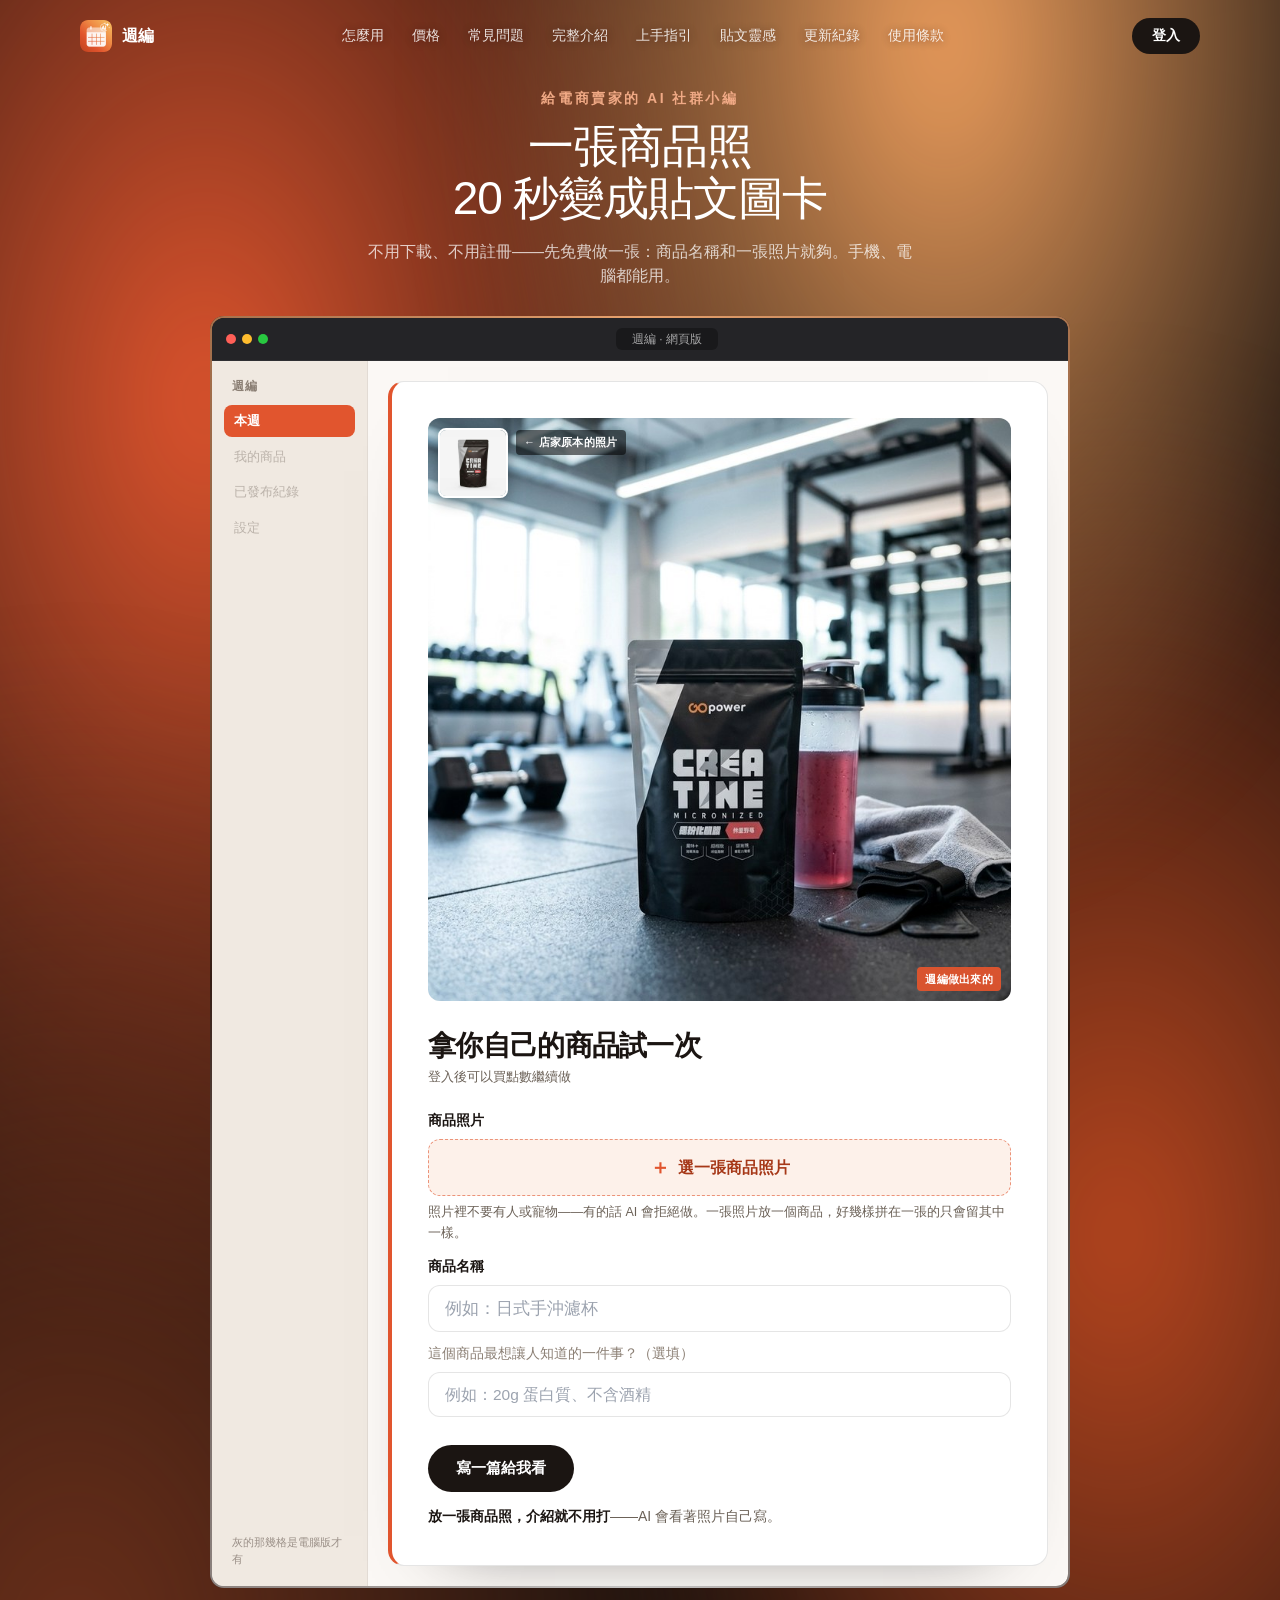
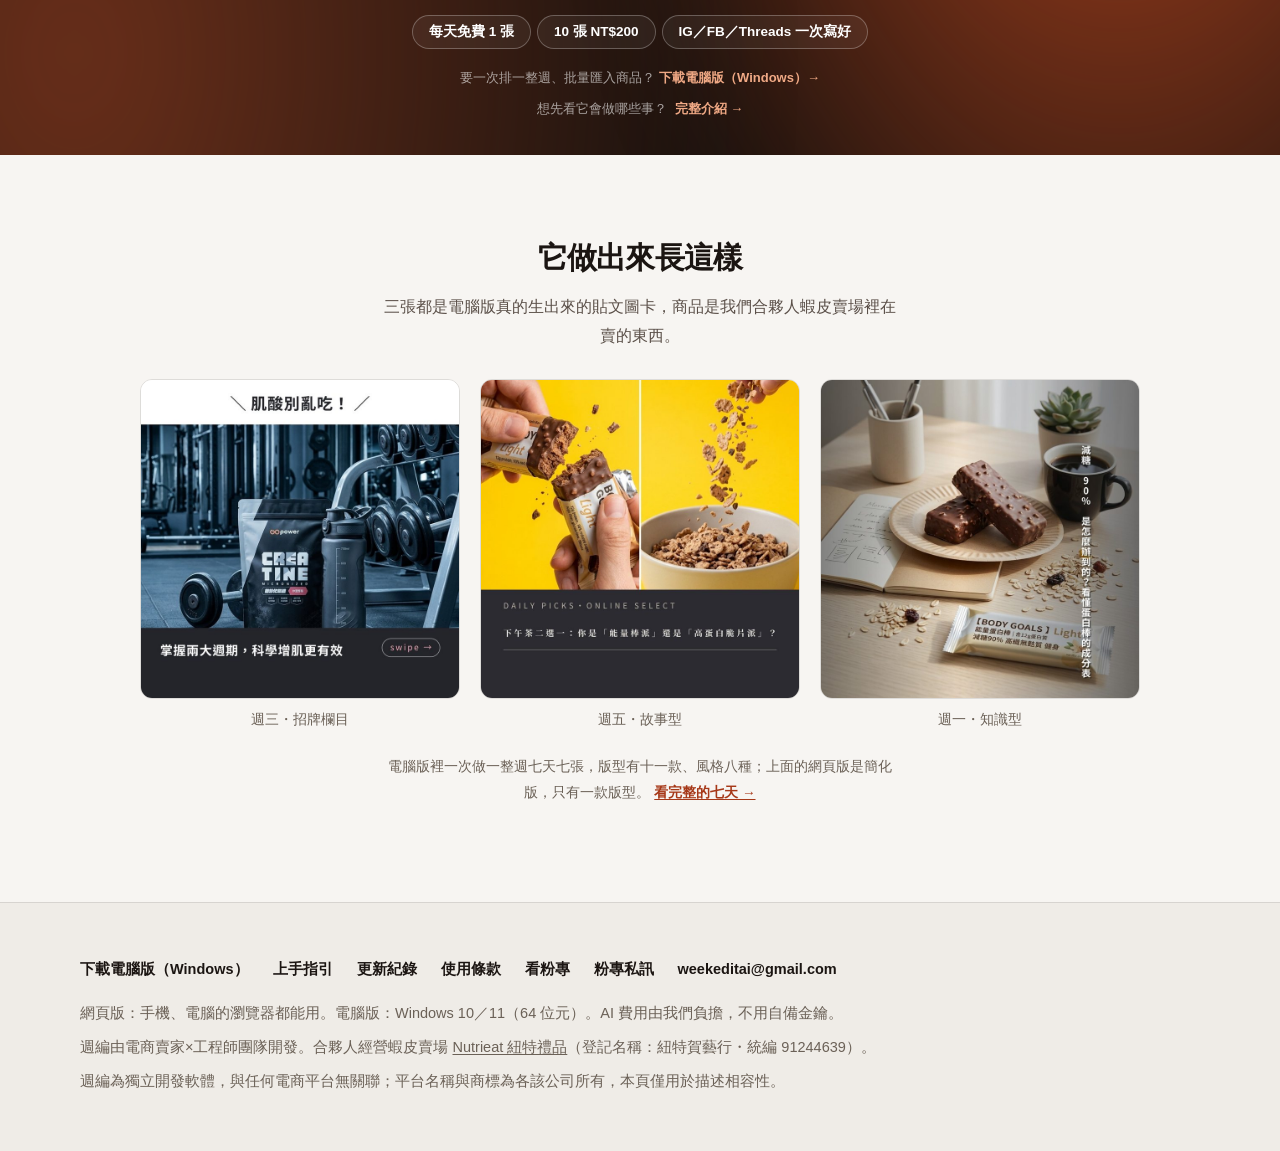
==== commit 80ccf52e: "更新網站內容（2026-09-12 19:00）" ====
--- a/index.html
+++ b/index.html
@@ -3,15 +3,15 @@
   <head>
     <meta charset="utf-8" />
     <meta name="viewport" content="width=device-width, initial-scale=1" />
-    <title>週編 — 這禮拜要發什麼？打開軟體，已經排好了</title>
+    <title>週編 — 一張商品照，20 秒變成貼文圖卡</title>
     <meta
       name="description"
-      content="打一個商品名稱、放一張商品照，一分鐘左右就看得到 AI 寫的貼文文案和做好的圖卡。給蝦皮賣家的 AI 社群小編，Windows 桌面軟體，14 天免費試用。"
+      content="打一個商品名稱、放一張商品照，20 秒就有 AI 寫的 IG／FB／Threads 三篇文案和做好的圖卡。手機、電腦都能用；每天免費一張，十張 NT$200。Windows 電腦版可以一次排一整週。"
     />
-    <meta property="og:title" content="週編 — 這禮拜要發什麼？打開軟體，已經排好了" />
+    <meta property="og:title" content="週編 — 一張商品照，20 秒變成貼文圖卡" />
     <meta
       property="og:description"
-      content="打一個商品名稱、放一張商品照，一分鐘左右就看得到 AI 寫的貼文文案和做好的圖卡。給蝦皮賣家的 AI 社群小編，Windows 桌面軟體，14 天免費試用。"
+      content="打一個商品名稱、放一張商品照，20 秒就有 AI 寫的 IG／FB／Threads 三篇文案和做好的圖卡。手機、電腦都能用；每天免費一張，十張 NT$200。Windows 電腦版可以一次排一整週。"
     />
     <meta property="og:type" content="website" />
     <meta property="og:image" content="https://weekedit.tw/assets/og-cover.jpg" />
@@ -34,9 +34,9 @@
         "@type": "SoftwareApplication",
         "name": "週編",
         "alternateName": "WEEKEDIT",
-        "operatingSystem": "Windows 10, Windows 11",
+        "operatingSystem": "Web, Windows 10, Windows 11",
         "applicationCategory": "BusinessApplication",
-        "description": "給台灣電商賣家的 Windows 桌面軟體。挑好這週要主打的商品，AI 一次生出當週每天的 IG、FB、Threads 貼文文案與商品圖卡。目前為免費試用推廣期。",
+        "description": "給台灣電商賣家的 AI 貼文工具。網頁版：放一張商品照，20 秒生出 IG、FB、Threads 三篇文案與圖卡，手機、電腦都能用，每天免費一張，十張 NT$200。Windows 電腦版：挑好這週要主打的商品，一次排好一整週，免費試用 14 天。",
         "url": "https://weekedit.tw/",
         "image": "https://weekedit.tw/assets/og-cover.jpg"
       }
@@ -46,17 +46,17 @@
         "@context": "https://schema.org",
         "@type": "FAQPage",
         "mainEntity": [
-          { "@type": "Question", "name": "免費試用要綁信用卡嗎？", "acceptedAnswer": { "@type": "Answer", "text": "不用。下載免費、試用免費，連序號都不用——裝好打開軟體，填一個 email 就開始。AI 金鑰也不用自己申請，生成的費用我們出，你不會收到任何一張 Google 帳單。試用期間的用量是 14 天、文案 50 次、圖片 10 張。" } },
-          { "@type": "Question", "name": "試用的 14 天、50 次夠用嗎？", "acceptedAnswer": { "@type": "Answer", "text": "夠。排一整週大約用掉 8 次：按「幫我排這一週」算 1 次，接著七天各生一次算 7 次。只重做圖卡不計次。50 次大概是六週的量。" } },
-          { "@type": "Question", "name": "可以退費嗎？", "acceptedAnswer": { "@type": "Answer", "text": "目前只有免費試用，沒有付費、也就沒有退費問題。將來開賣時，軟體與其使用授權是透過網路下載交付的數位內容，依消費者保護法第 19 條及其例外準則不適用七日鑑賞期，所以我們的做法是先免費試用、滿意再開始付費，而且隨時可以停。" } },
-          { "@type": "Question", "name": "要多少錢？", "acceptedAnswer": { "@type": "Answer", "text": "還沒定價，也還沒開放訂閱。現在的試用完全免費、一台電腦一組，全功能不打折。開賣後會採訂閱制、按月付費，金額確定會在粉專與網站公告；訂閱之後隨時可以取消，不必說明理由、不收取消費用，取消後本月照常用到最後一天，每期到期前三天會先寄信提醒你續繳。" } },
+          { "@type": "Question", "name": "免費做一張要綁信用卡嗎？", "acceptedAnswer": { "@type": "Answer", "text": "不用。網頁版每天免費一張，不用卡、不留任何付款資料；只有買點數（十張 NT$200）的時候才刷卡，而且是在綠界的付款頁面上刷，我們碰不到你的卡號。電腦版的試用也一樣不用卡：下載免費、試用免費、連序號都不用，裝好打開填一個 email 就開始，14 天、文案 50 次、圖片 10 張。AI 金鑰也不用自己申請，生成的費用我們出。" } },
+          { "@type": "Question", "name": "點數可以退嗎？", "acceptedAnswer": { "@type": "Answer", "text": "不退。點數是線上服務，付款後立刻可以用，一經提供就算完成，不適用七日鑑賞期，所以我們把免費那張放在前面：每天都有免費一張，先做一張看品質，覺得值得再買。做失敗的那一張（塞車、逾時、AI 出錯）會自動退回來，不用申請。照片裡有人或寵物、AI 拒絕做的那張，因為 AI 真的跑過、費用真的發生，照樣扣 1 張，換一張照片再做。" } },
+          { "@type": "Question", "name": "電腦版試用的 14 天、50 次夠用嗎？", "acceptedAnswer": { "@type": "Answer", "text": "夠。排一整週大約用掉 8 次：按「幫我排這一週」算 1 次，接著七天各生一次算 7 次。只重做圖卡不計次。50 次大概是六週的量。" } },
+          { "@type": "Question", "name": "要多少錢？", "acceptedAnswer": { "@type": "Answer", "text": "網頁版：每天免費一張，想多做十張 NT$200（一張 NT$20），沒有效期。電腦版：免費試用 14 天，訂閱費用還沒定，開賣後會在粉專與網站公告。" } },
           { "@type": "Question", "name": "安裝時 Windows 跳出藍色警告「已保護你的電腦」？", "acceptedAnswer": { "@type": "Answer", "text": "正常的。小型軟體沒買微軟的年費簽章憑證都會這樣，不是軟體有問題。點「其他資訊 → 仍要執行」就能安裝，上手指引第 1 步有逐步圖解。" } },
-          { "@type": "Question", "name": "它會不會用我的帳號亂發文？", "acceptedAnswer": { "@type": "Answer", "text": "不會。所有內容經你核准才會發布，預設的發文方式是複製貼上，根本不碰你的帳號。資料的部分：因為 AI 費用是我們出的，生成時該商品的名稱、介紹與照片會先經過我們的伺服器，再轉送給 Google。我們只為完成那一次生成而處理它，不留作他用、不給第三方。你的商品資料與生成成果本體都存在你自己的電腦。另外，開始試用時我們會收你填的 email，以及一組從你電腦算出來、沒辦法還原回去的識別碼，用來確保一台電腦只領一次試用；想刪掉隨時私訊粉專。" } },
+          { "@type": "Question", "name": "它會不會用我的帳號亂發文？", "acceptedAnswer": { "@type": "Answer", "text": "不會。所有內容經你核准才會發布，預設的發文方式是複製貼上，根本不碰你的帳號。資料的部分：因為 AI 費用是我們出的，生成時該商品的名稱、介紹與照片會先經過我們的伺服器，再轉送給 Google。我們只為完成那一次生成而處理它，不留作他用、不給第三方。你的商品資料與生成成果本體都存在你自己的電腦。另外，開始試用時我們會收你填的 email，以及一組從你電腦算出來、沒辦法還原回去的識別碼，用來確保一台電腦只領一次試用；想刪掉隨時私訊粉專。網頁版的部分：做好的圖卡與文案放在我們的伺服器 7 天，之後自動刪掉；帳號只有一個 email，沒有密碼、不綁任何社群帳號。買點數時的付款在綠界完成，我們不會拿到你的卡號。" } },
           { "@type": "Question", "name": "用 AI 生的內容發文，會不會被平台判違規？", "acceptedAnswer": { "@type": "Answer", "text": "軟體預設動線是「生成、你看過改過、複製貼上」，對平台來說就是你手動發的貼文。要注意的是各平台自己的內容規範，那跟用不用 AI 無關。" } },
           { "@type": "Question", "name": "你們如果哪天不做了，軟體會不會就不能用？", "acceptedAnswer": { "@type": "Answer", "text": "AI 生成的部分會停，因為費用是我們付的、生成要連到我們的伺服器。但你已經做出來的東西不會消失：商品資料、文案、圖卡都在你自己的電腦裡，軟體照樣打得開、匯得出來。真有那一天我們會提前公告。" } },
           { "@type": "Question", "name": "我電腦不太好，裝得起來嗎？", "acceptedAnswer": { "@type": "Answer", "text": "會用賣家中心，就會用這套。有圖文上手指引一步步帶；真的卡住，私訊粉專約個時間，我們可以遠端幫你弄。" } },
           { "@type": "Question", "name": "我不是賣保健食品，這套適合我嗎？", "acceptedAnswer": { "@type": "Answer", "text": "適合。排週的七個角度跟品類無關，商品資料是從賣家中心的匯出檔帶進來的，服飾、3C、手作、食品都一樣處理。" } },
-          { "@type": "Question", "name": "支援 Mac 嗎？", "acceptedAnswer": { "@type": "Answer", "text": "目前只支援 Windows 10／11（64 位元）。" } },
+          { "@type": "Question", "name": "支援 Mac 嗎？", "acceptedAnswer": { "@type": "Answer", "text": "網頁版手機、電腦都能用，Mac 也可以，開瀏覽器就好。電腦版（一次排一整週那套）目前只有 Windows 10／11（64 位元）。" } },
           { "@type": "Question", "name": "AI 寫出來的東西，讀起來會不會很像機器人？", "acceptedAnswer": { "@type": "Answer", "text": "每一篇你都看得到、改得動。不滿意可以只重寫文案或只重做圖片，或直接在文字框裡改。發出去的永遠是你點頭的那一版。" } }
         ]
       }
@@ -89,36 +89,33 @@
       fbq('track', 'PageView')
     </script>
     
-    <script>
-      // 下載鈕＝官網唯一測得到的轉換（安裝之後的事在瀏覽器外面，像素看不到）。
-      // 用標準事件 Lead，廣告後台才能直接選它當最佳化目標；哪一顆鈕放在 content_name。
-      // 掛在 document 上做事件委派，所以新增下載鈕不必再改這段——只要帶 data-goatcounter-click="dl-…"。
-      document.addEventListener('click', function (e) {
-        var a = e.target && e.target.closest && e.target.closest('[data-goatcounter-click^="dl-"]')
-        if (!a || !window.fbq) return
-        // ❗**手機上點下載鈕不算轉換**（2026-09-02 店主裁定）：那顆鈕下載到的是 Windows
-        //   安裝檔，手機**裝不起來**——回報成 Lead 等於告訴 Meta「會在手機上點下載的人是
-        //   好客人」，它就會去找更多這種人，而這種人一個都不會變成使用者。每天 NT$150
-        //   都在強化這個錯誤。
-        // ❗**按鈕本身不動、畫面一個字都不變**：只是不對 Meta 說那句話。
-        //   GoatCounter 照樣記得到（`data-goatcounter-click` 沒動），所以「有幾個人點」
-        //   這個數字我們自己還看得到。
-        // ❗**斷點沿用 Tailwind 的 `sm`（640px）**：版面本來就是用它決定手機／電腦
-        //   （`sm:hidden`／`hidden sm:inline-flex`），另造一個數字會讓「看得到鈕」跟
-        //   「算不算轉換」在某個寬度區間打架。
-        // ❗**手機那半邊的轉換不會因此消失**：`TryOut.tsx` 在「留 email 寄安裝連結」
-        //   送出成功時本來就會自己送一顆 `Lead`（`content_name: 'send-link'`）——那才是
-        //   手機訪客唯一做得到的正確動作。所以這道守門是**把錯的訊號拿掉**，
-        //   不是把手機那半邊變成靜音。
-        if (window.matchMedia && window.matchMedia('(max-width: 639px)').matches) return
-        fbq('track', 'Lead', { content_name: a.getAttribute('data-goatcounter-click') })
-      })
-    </script>
-    <script type="module" crossorigin src="/assets/index-VwbpXgGt.js"></script>
-    <link rel="modulepreload" crossorigin href="/assets/app-NoCvk-Sk.js">
+    <!-- 這裡本來有一段事件委派：只要點到 `data-goatcounter-click="dl-…"` 的下載鈕，
+         就對 Meta 送一顆 `Lead`。**2026-09-08 店主裁定整段拿掉。**
+
+         現在 Meta 的 `Lead` 唯一的來源是登入完成——`content_name:'web-login'`，
+         由 `site-next/src/components/LoginGate.tsx` 送出。理由：「留 email 登入」
+         比「隨手點一下下載」強得多，混在同一顆 `Lead` 裡會讓 Meta 拿弱訊號去找人
+         （跟 2026-09-02 店主裁定拿掉手機那半邊是同一種問題）。
+
+         ❗**下載鈕本身一個字都沒動**：`data-goatcounter-click="dl-…"` 屬性全部保留，
+         GoatCounter 的 `count.js` 自己會綁上去，「有幾個人點下載鈕」這個數字我們
+         自己照樣看得到——拿掉的只是「對 Meta 說那句話」。
+
+         ❗**廣告後台的 `Lead` 數字會從這批上線那天起斷層，不能跟之前的直接比**：
+         之前的 `Lead` ＝電腦版點下載鈕，之後的 `Lead` ＝留 email 登入。看成效數字
+         忽然變少不代表投放變差，是統計口徑換了，別誤判。
+
+         ❗舊版這段註解提過手機那半邊完成「留 email 寄安裝連結」後，會自己送一顆
+         對應的 `Lead`（帶另一個 content_name）——那條路已經隨計畫 5a Task 3 整條
+         拿掉，這顆事件不存在了。但手機那半邊沒有出現過「`Lead` 掛零」的空窗：
+         官網從 Task 3 到這次修改之間一次都沒有部署過，兩個改動是同一天一起上線
+         的——手機那半邊是直接從那顆事件換成登入完成送出的 `Lead`
+         （`content_name:'web-login'`），中間沒有斷過。 -->
+    <script type="module" crossorigin src="/assets/index-yBE4FJii.js"></script>
+    <link rel="modulepreload" crossorigin href="/assets/app-xWwDumPB.js">
     <link rel="modulepreload" crossorigin href="/assets/card-BBiVAWwM.js">
-    <link rel="modulepreload" crossorigin href="/assets/useReveal-DzJifnA6.js">
-    <link rel="stylesheet" crossorigin href="/assets/app-D27YjIyC.css">
+    <link rel="modulepreload" crossorigin href="/assets/useReveal-BTWLk8Y-.js">
+    <link rel="stylesheet" crossorigin href="/assets/app-BBT4YkCs.css">
   </head>
   <body>
     <noscript
--- a/assets/app-BBT4YkCs.css
+++ b/assets/app-BBT4YkCs.css
@@ -0,0 +1 @@
+*,:before,:after{--tw-border-spacing-x: 0;--tw-border-spacing-y: 0;--tw-translate-x: 0;--tw-translate-y: 0;--tw-rotate: 0;--tw-skew-x: 0;--tw-skew-y: 0;--tw-scale-x: 1;--tw-scale-y: 1;--tw-pan-x: ;--tw-pan-y: ;--tw-pinch-zoom: ;--tw-scroll-snap-strictness: proximity;--tw-gradient-from-position: ;--tw-gradient-via-position: ;--tw-gradient-to-position: ;--tw-ordinal: ;--tw-slashed-zero: ;--tw-numeric-figure: ;--tw-numeric-spacing: ;--tw-numeric-fraction: ;--tw-ring-inset: ;--tw-ring-offset-width: 0px;--tw-ring-offset-color: #fff;--tw-ring-color: rgb(59 130 246 / .5);--tw-ring-offset-shadow: 0 0 #0000;--tw-ring-shadow: 0 0 #0000;--tw-shadow: 0 0 #0000;--tw-shadow-colored: 0 0 #0000;--tw-blur: ;--tw-brightness: ;--tw-contrast: ;--tw-grayscale: ;--tw-hue-rotate: ;--tw-invert: ;--tw-saturate: ;--tw-sepia: ;--tw-drop-shadow: ;--tw-backdrop-blur: ;--tw-backdrop-brightness: ;--tw-backdrop-contrast: ;--tw-backdrop-grayscale: ;--tw-backdrop-hue-rotate: ;--tw-backdrop-invert: ;--tw-backdrop-opacity: ;--tw-backdrop-saturate: ;--tw-backdrop-sepia: ;--tw-contain-size: ;--tw-contain-layout: ;--tw-contain-paint: ;--tw-contain-style: }::backdrop{--tw-border-spacing-x: 0;--tw-border-spacing-y: 0;--tw-translate-x: 0;--tw-translate-y: 0;--tw-rotate: 0;--tw-skew-x: 0;--tw-skew-y: 0;--tw-scale-x: 1;--tw-scale-y: 1;--tw-pan-x: ;--tw-pan-y: ;--tw-pinch-zoom: ;--tw-scroll-snap-strictness: proximity;--tw-gradient-from-position: ;--tw-gradient-via-position: ;--tw-gradient-to-position: ;--tw-ordinal: ;--tw-slashed-zero: ;--tw-numeric-figure: ;--tw-numeric-spacing: ;--tw-numeric-fraction: ;--tw-ring-inset: ;--tw-ring-offset-width: 0px;--tw-ring-offset-color: #fff;--tw-ring-color: rgb(59 130 246 / .5);--tw-ring-offset-shadow: 0 0 #0000;--tw-ring-shadow: 0 0 #0000;--tw-shadow: 0 0 #0000;--tw-shadow-colored: 0 0 #0000;--tw-blur: ;--tw-brightness: ;--tw-contrast: ;--tw-grayscale: ;--tw-hue-rotate: ;--tw-invert: ;--tw-saturate: ;--tw-sepia: ;--tw-drop-shadow: ;--tw-backdrop-blur: ;--tw-backdrop-brightness: ;--tw-backdrop-contrast: ;--tw-backdrop-grayscale: ;--tw-backdrop-hue-rotate: ;--tw-backdrop-invert: ;--tw-backdrop-opacity: ;--tw-backdrop-saturate: ;--tw-backdrop-sepia: ;--tw-contain-size: ;--tw-contain-layout: ;--tw-contain-paint: ;--tw-contain-style: }*,:before,:after{box-sizing:border-box;border-width:0;border-style:solid;border-color:#e5e7eb}:before,:after{--tw-content: ""}html,:host{line-height:1.5;-webkit-text-size-adjust:100%;-moz-tab-size:4;-o-tab-size:4;tab-size:4;font-family:-apple-system,BlinkMacSystemFont,PingFang TC,Noto Sans TC,Microsoft JhengHei,Helvetica Neue,Helvetica,Arial,sans-serif;font-feature-settings:normal;font-variation-settings:normal;-webkit-tap-highlight-color:transparent}body{margin:0;line-height:inherit}hr{height:0;color:inherit;border-top-width:1px}abbr:where([title]){-webkit-text-decoration:underline dotted;text-decoration:underline dotted}h1,h2,h3,h4,h5,h6{font-size:inherit;font-weight:inherit}a{color:inherit;text-decoration:inherit}b,strong{font-weight:bolder}code,kbd,samp,pre{font-family:ui-monospace,SFMono-Regular,Menlo,Monaco,Consolas,Liberation Mono,Courier New,monospace;font-feature-settings:normal;font-variation-settings:normal;font-size:1em}small{font-size:80%}sub,sup{font-size:75%;line-height:0;position:relative;vertical-align:baseline}sub{bottom:-.25em}sup{top:-.5em}table{text-indent:0;border-color:inherit;border-collapse:collapse}button,input,optgroup,select,textarea{font-family:inherit;font-feature-settings:inherit;font-variation-settings:inherit;font-size:100%;font-weight:inherit;line-height:inherit;letter-spacing:inherit;color:inherit;margin:0;padding:0}button,select{text-transform:none}button,input:where([type=button]),input:where([type=reset]),input:where([type=submit]){-webkit-appearance:button;background-color:transparent;background-image:none}:-moz-focusring{outline:auto}:-moz-ui-invalid{box-shadow:none}progress{vertical-align:baseline}::-webkit-inner-spin-button,::-webkit-outer-spin-button{height:auto}[type=search]{-webkit-appearance:textfield;outline-offset:-2px}::-webkit-search-decoration{-webkit-appearance:none}::-webkit-file-upload-button{-webkit-appearance:button;font:inherit}summary{display:list-item}blockquote,dl,dd,h1,h2,h3,h4,h5,h6,hr,figure,p,pre{margin:0}fieldset{margin:0;padding:0}legend{padding:0}ol,ul,menu{list-style:none;margin:0;padding:0}dialog{padding:0}textarea{resize:vertical}input::-moz-placeholder,textarea::-moz-placeholder{opacity:1;color:#9ca3af}input::placeholder,textarea::placeholder{opacity:1;color:#9ca3af}button,[role=button]{cursor:pointer}:disabled{cursor:default}img,svg,video,canvas,audio,iframe,embed,object{display:block;vertical-align:middle}img,video{max-width:100%;height:auto}[hidden]:where(:not([hidden=until-found])){display:none}html{scroll-behavior:smooth;-webkit-font-smoothing:antialiased;-moz-osx-font-smoothing:grayscale}body{--tw-bg-opacity: 1;background-color:rgb(247 245 242 / var(--tw-bg-opacity, 1));font-family:-apple-system,BlinkMacSystemFont,PingFang TC,Noto Sans TC,Microsoft JhengHei,Helvetica Neue,Helvetica,Arial,sans-serif;--tw-text-opacity: 1;color:rgb(27 21 18 / var(--tw-text-opacity, 1))}:where(a,button,summary,input):focus-visible{border-radius:.125rem;outline-style:solid;outline-width:3px;outline-offset:3px;outline-color:#e1552e}.prose :where(h2){margin-top:3.5rem;margin-bottom:1rem;border-top-width:1px;border-color:#0000001a;padding-top:2rem;font-size:clamp(22px,3vw,30px);font-weight:800;letter-spacing:-.025em}.prose :where(h2):first-of-type{margin-top:1rem;border-top-width:0px;padding-top:0}.prose :where(h3){margin-top:2.25rem;margin-bottom:.75rem;font-size:19px;font-weight:700;letter-spacing:-.025em}.prose :where(p){margin-top:1rem;margin-bottom:1rem;font-size:16.5px;line-height:1.9;--tw-text-opacity: 1;color:rgb(70 60 53 / var(--tw-text-opacity, 1))}.prose :where(ul,ol){margin-top:1rem;margin-bottom:1rem;padding-left:1.5rem;font-size:16.5px;line-height:1.9;--tw-text-opacity: 1;color:rgb(70 60 53 / var(--tw-text-opacity, 1))}.prose :where(ul){list-style-type:disc}.prose :where(ol){list-style-type:decimal}.prose :where(li){margin-bottom:.5rem}.prose :where(a){--tw-text-opacity: 1;color:rgb(166 56 24 / var(--tw-text-opacity, 1));text-decoration-line:underline;text-underline-offset:3px}.prose :where(strong){font-weight:700;--tw-text-opacity: 1;color:rgb(27 21 18 / var(--tw-text-opacity, 1))}.prose :where(figure){margin-top:2rem;margin-bottom:2rem}.prose :where(figure img){width:100%;border-radius:.75rem;border-width:1px;border-color:#0000001a;--tw-shadow: 0 24px 60px -40px rgba(0,0,0,.6);--tw-shadow-colored: 0 24px 60px -40px var(--tw-shadow-color);box-shadow:var(--tw-ring-offset-shadow, 0 0 #0000),var(--tw-ring-shadow, 0 0 #0000),var(--tw-shadow)}.prose :where(figcaption){margin-top:.625rem;font-size:14px;line-height:1.7;--tw-text-opacity: 1;color:rgb(107 97 87 / var(--tw-text-opacity, 1))}.prose :where(table){width:100%;border-collapse:collapse;font-size:15.5px}.prose :where(th,td){border-bottom-width:1px;border-color:#0000001a;padding:.75rem 1rem;text-align:left;vertical-align:top}.prose :where(thead th){background-color:#00000008;font-weight:700}.prose :where(details){border-bottom-width:1px;border-color:#0000001a}.prose :where(summary){cursor:pointer;padding-top:1rem;padding-bottom:1rem;font-weight:700}.prose :where(hr){margin-top:2.5rem;margin-bottom:2.5rem;border-width:0px;border-top-width:1px;border-color:#0000001a}.prose :where(code){border-radius:.25rem;background-color:#0000000d;padding:.125rem .375rem;font-size:.9em}.prose :where(h1){margin-bottom:1rem;margin-top:.5rem;font-size:clamp(28px,4.4vw,44px);font-weight:800;line-height:1.15;letter-spacing:-.025em}.prose :where(.eyebrow){margin-bottom:.75rem;font-size:12.5px;font-weight:700;letter-spacing:.18em;--tw-text-opacity: 1;color:rgb(166 56 24 / var(--tw-text-opacity, 1))}.prose :where(.lead){max-width:40em;font-size:clamp(16px,2vw,19px);line-height:1.85;--tw-text-opacity: 1;color:rgb(91 80 73 / var(--tw-text-opacity, 1))}.prose :where(.small){font-size:14.5px;line-height:1.8;--tw-text-opacity: 1;color:rgb(107 97 87 / var(--tw-text-opacity, 1))}.prose :where(.btn){margin-top:.5rem;margin-bottom:.5rem;display:inline-flex;align-items:center;justify-content:center;gap:.5rem;border-radius:9999px;--tw-bg-opacity: 1;background-color:rgb(27 21 18 / var(--tw-bg-opacity, 1));padding:.75rem 1.75rem;font-size:15px;font-weight:600;--tw-text-opacity: 1;color:rgb(255 255 255 / var(--tw-text-opacity, 1));text-decoration-line:none;transition-property:color,background-color,border-color,text-decoration-color,fill,stroke;transition-timing-function:cubic-bezier(.4,0,.2,1);transition-duration:.15s}.prose :where(.btn):hover{--tw-bg-opacity: 1;background-color:rgb(0 0 0 / var(--tw-bg-opacity, 1))}.prose :where(.btn.ghost){background-color:transparent;--tw-text-opacity: 1;color:rgb(70 60 53 / var(--tw-text-opacity, 1));--tw-ring-offset-shadow: var(--tw-ring-inset) 0 0 0 var(--tw-ring-offset-width) var(--tw-ring-offset-color);--tw-ring-shadow: var(--tw-ring-inset) 0 0 0 calc(1px + var(--tw-ring-offset-width)) var(--tw-ring-color);box-shadow:var(--tw-ring-offset-shadow),var(--tw-ring-shadow),var(--tw-shadow, 0 0 #0000);--tw-ring-color: rgb(0 0 0 / .15)}.prose :where(.btn.ghost):hover{background-color:#0000000d}.prose :where(.btn-row){margin-top:1.5rem;margin-bottom:1.5rem;display:flex;flex-wrap:wrap;align-items:center;gap:.75rem}.prose :where(.pains){margin-top:1.5rem;margin-bottom:1.5rem;list-style-type:none;padding:0}.prose :where(.pains li){margin-bottom:0;border-bottom-width:1px;border-color:#0000001a;padding-top:1rem;padding-bottom:1rem;font-size:clamp(16px,2vw,18px)}.prose :where(.pains li):first-child{border-top-width:1px;border-color:#0000001a}.prose :where(.table-wrap){margin-top:1.75rem;margin-bottom:1.75rem;overflow-x:auto;border-radius:.75rem;border-width:1px;border-color:#0000001a;--tw-bg-opacity: 1;background-color:rgb(255 255 255 / var(--tw-bg-opacity, 1))}.prose :where(.callout.warn){--tw-border-opacity: 1;border-left-color:rgb(180 83 9 / var(--tw-border-opacity, 1))}.prose :where(.warnnote){margin-top:1rem;margin-bottom:1rem;border-top-right-radius:.75rem;border-bottom-right-radius:.75rem;border-left-width:3px;--tw-border-opacity: 1;border-color:rgb(225 85 46 / var(--tw-border-opacity, 1));--tw-bg-opacity: 1;background-color:rgb(255 255 255 / var(--tw-bg-opacity, 1));padding:1rem 1.25rem;line-height:1.9}.prose :where(.callout){margin-top:1.5rem;margin-bottom:1.5rem;border-radius:.75rem;border-width:1px;border-left-width:3px;border-color:#0000001a;--tw-border-opacity: 1;border-left-color:rgb(225 85 46 / var(--tw-border-opacity, 1));--tw-bg-opacity: 1;background-color:rgb(255 255 255 / var(--tw-bg-opacity, 1));padding:1.25rem 1.5rem}.prose :where(.toc){margin-bottom:2.25rem;border-radius:.75rem;border-width:1px;border-color:#0000001a;--tw-bg-opacity: 1;background-color:rgb(255 255 255 / var(--tw-bg-opacity, 1));padding:1.25rem 1.75rem}.prose :where(.hashline){display:inline-block;word-break:break-all;font-family:ui-monospace,SFMono-Regular,Menlo,Monaco,Consolas,Liberation Mono,Courier New,monospace;font-size:14px;line-height:1.625}.prose :where(.narrow){margin-left:auto;margin-right:auto;width:100%;max-width:760px}.prose :where(.wrap){margin-left:auto;margin-right:auto;width:min(100% - 40px,1120px)}.sr-only{position:absolute;width:1px;height:1px;padding:0;margin:-1px;overflow:hidden;clip:rect(0,0,0,0);white-space:nowrap;border-width:0}.pointer-events-none{pointer-events:none}.invisible{visibility:hidden}.fixed{position:fixed}.absolute{position:absolute}.relative{position:relative}.sticky{position:sticky}.-inset-\[35\%\]{top:-35%;right:-35%;bottom:-35%;left:-35%}.inset-0{top:0;right:0;bottom:0;left:0}.inset-x-0{left:0;right:0}.bottom-2\.5{bottom:.625rem}.left-2\.5{left:.625rem}.left-\[88px\]{left:88px}.right-2\.5{right:.625rem}.top-0{top:0}.top-2\.5{top:.625rem}.top-3{top:.75rem}.z-10{z-index:10}.z-40{z-index:40}.order-1{order:1}.order-2{order:2}.order-3{order:3}.m-0{margin:0}.mx-4{margin-left:1rem;margin-right:1rem}.mx-auto{margin-left:auto;margin-right:auto}.my-3{margin-top:.75rem;margin-bottom:.75rem}.-mb-px{margin-bottom:-1px}.-mt-1{margin-top:-.25rem}.mb-2{margin-bottom:.5rem}.mb-3{margin-bottom:.75rem}.mb-4{margin-bottom:1rem}.mb-5{margin-bottom:1.25rem}.mb-6{margin-bottom:1.5rem}.ml-1{margin-left:.25rem}.ml-auto{margin-left:auto}.mt-0\.5{margin-top:.125rem}.mt-1\.5{margin-top:.375rem}.mt-10{margin-top:2.5rem}.mt-12{margin-top:3rem}.mt-16{margin-top:4rem}.mt-2{margin-top:.5rem}.mt-2\.5{margin-top:.625rem}.mt-20{margin-top:5rem}.mt-24{margin-top:6rem}.mt-28{margin-top:7rem}.mt-3{margin-top:.75rem}.mt-3\.5{margin-top:.875rem}.mt-32{margin-top:8rem}.mt-4{margin-top:1rem}.mt-5{margin-top:1.25rem}.mt-6{margin-top:1.5rem}.mt-7{margin-top:1.75rem}.mt-8{margin-top:2rem}.mt-9{margin-top:2.25rem}.mt-auto{margin-top:auto}.block{display:block}.inline-block{display:inline-block}.inline{display:inline}.flex{display:flex}.inline-flex{display:inline-flex}.table{display:table}.grid{display:grid}.hidden{display:none}.aspect-square{aspect-ratio:1 / 1}.h-14{height:3.5rem}.h-2{height:.5rem}.h-2\.5{height:.625rem}.h-3{height:.75rem}.h-4{height:1rem}.h-5{height:1.25rem}.h-8{height:2rem}.h-9{height:2.25rem}.h-\[3px\]{height:3px}.h-\[70px\]{height:70px}.h-\[72px\]{height:72px}.h-fit{height:-moz-fit-content;height:fit-content}.h-full{height:100%}.min-h-\[316px\]{min-height:316px}.w-2\.5{width:.625rem}.w-3{width:.75rem}.w-4{width:1rem}.w-5{width:1.25rem}.w-8{width:2rem}.w-9{width:2.25rem}.w-\[156px\]{width:156px}.w-\[236px\]{width:236px}.w-\[4\.5em\]{width:4.5em}.w-\[70px\]{width:70px}.w-\[min\(100\%-32px\,1000px\)\]{width:min(100% - 32px,1000px)}.w-\[min\(100\%-32px\,1120px\)\]{width:min(100% - 32px,1120px)}.w-\[min\(100\%-32px\,560px\)\]{width:min(100% - 32px,560px)}.w-\[min\(100\%-32px\,720px\)\]{width:min(100% - 32px,720px)}.w-\[min\(100\%-32px\,760px\)\]{width:min(100% - 32px,760px)}.w-\[min\(100\%-32px\,860px\)\]{width:min(100% - 32px,860px)}.w-\[min\(100\%-32px\,960px\)\]{width:min(100% - 32px,960px)}.w-full{width:100%}.w-max{width:-moz-max-content;width:max-content}.min-w-0{min-width:0px}.min-w-\[560px\]{min-width:560px}.max-w-\[22em\]{max-width:22em}.max-w-\[34em\]{max-width:34em}.max-w-\[38em\]{max-width:38em}.max-w-\[420px\]{max-width:420px}.max-w-\[46em\]{max-width:46em}.max-w-\[760px\]{max-width:760px}.max-w-\[860px\]{max-width:860px}.flex-1{flex:1 1 0%}.shrink-0{flex-shrink:0}.basis-0{flex-basis:0px}.border-collapse{border-collapse:collapse}@keyframes spin{to{transform:rotate(360deg)}}.animate-spin{animation:spin 1s linear infinite}.cursor-pointer{cursor:pointer}.scroll-mt-24{scroll-margin-top:6rem}.list-none{list-style-type:none}.grid-cols-1{grid-template-columns:repeat(1,minmax(0,1fr))}.grid-cols-2{grid-template-columns:repeat(2,minmax(0,1fr))}.grid-cols-3{grid-template-columns:repeat(3,minmax(0,1fr))}.grid-cols-7{grid-template-columns:repeat(7,minmax(0,1fr))}.grid-cols-\[auto_1fr\]{grid-template-columns:auto 1fr}.grid-cols-\[minmax\(0\,1fr\)\]{grid-template-columns:minmax(0,1fr)}.grid-rows-\[0fr\]{grid-template-rows:0fr}.grid-rows-\[1fr\]{grid-template-rows:1fr}.flex-col{flex-direction:column}.flex-wrap{flex-wrap:wrap}.items-start{align-items:flex-start}.items-center{align-items:center}.items-baseline{align-items:baseline}.justify-end{justify-content:flex-end}.justify-center{justify-content:center}.justify-between{justify-content:space-between}.gap-1{gap:.25rem}.gap-1\.5{gap:.375rem}.gap-14{gap:3.5rem}.gap-2{gap:.5rem}.gap-2\.5{gap:.625rem}.gap-3{gap:.75rem}.gap-4{gap:1rem}.gap-5{gap:1.25rem}.gap-6{gap:1.5rem}.gap-7{gap:1.75rem}.gap-\[18px\]{gap:18px}.gap-x-2{-moz-column-gap:.5rem;column-gap:.5rem}.gap-x-3{-moz-column-gap:.75rem;column-gap:.75rem}.gap-x-4{-moz-column-gap:1rem;column-gap:1rem}.gap-x-6{-moz-column-gap:1.5rem;column-gap:1.5rem}.gap-y-1{row-gap:.25rem}.gap-y-2{row-gap:.5rem}.space-y-1\.5>:not([hidden])~:not([hidden]){--tw-space-y-reverse: 0;margin-top:calc(.375rem * calc(1 - var(--tw-space-y-reverse)));margin-bottom:calc(.375rem * var(--tw-space-y-reverse))}.self-start{align-self:flex-start}.self-end{align-self:flex-end}.overflow-hidden{overflow:hidden}.overflow-x-auto{overflow-x:auto}.whitespace-nowrap{white-space:nowrap}.whitespace-pre-wrap{white-space:pre-wrap}.break-words{overflow-wrap:break-word}.break-all{word-break:break-all}.rounded{border-radius:.25rem}.rounded-2xl{border-radius:1rem}.rounded-\[12px\]{border-radius:12px}.rounded-\[14px\]{border-radius:14px}.rounded-full{border-radius:9999px}.rounded-lg{border-radius:.5rem}.rounded-md{border-radius:.375rem}.rounded-xl{border-radius:.75rem}.border{border-width:1px}.border-2{border-width:2px}.border-\[1\.5px\]{border-width:1.5px}.border-b{border-bottom-width:1px}.border-b-2{border-bottom-width:2px}.border-l-\[3px\]{border-left-width:3px}.border-l-\[4px\]{border-left-width:4px}.border-r{border-right-width:1px}.border-t{border-top-width:1px}.border-dashed{border-style:dashed}.border-\[\#f0c9b6\]{--tw-border-opacity: 1;border-color:rgb(240 201 182 / var(--tw-border-opacity, 1))}.border-black\/10{border-color:#0000001a}.border-black\/15{border-color:#00000026}.border-black\/\[0\.06\]{border-color:#0000000f}.border-black\/\[0\.07\]{border-color:#00000012}.border-current{border-color:currentColor}.border-persimmon{--tw-border-opacity: 1;border-color:rgb(225 85 46 / var(--tw-border-opacity, 1))}.border-persimmon\/60{border-color:#e1552e99}.border-transparent{border-color:transparent}.border-white{--tw-border-opacity: 1;border-color:rgb(255 255 255 / var(--tw-border-opacity, 1))}.border-white\/5{border-color:#ffffff0d}.border-l-persimmon{--tw-border-opacity: 1;border-left-color:rgb(225 85 46 / var(--tw-border-opacity, 1))}.border-t-transparent{border-top-color:transparent}.bg-\[\#16120f\]{--tw-bg-opacity: 1;background-color:rgb(22 18 15 / var(--tw-bg-opacity, 1))}.bg-\[\#16181c\]{--tw-bg-opacity: 1;background-color:rgb(22 24 28 / var(--tw-bg-opacity, 1))}.bg-\[\#17110e\]{--tw-bg-opacity: 1;background-color:rgb(23 17 14 / var(--tw-bg-opacity, 1))}.bg-\[\#1877f2\]{--tw-bg-opacity: 1;background-color:rgb(24 119 242 / var(--tw-bg-opacity, 1))}.bg-\[\#1b1512\]{--tw-bg-opacity: 1;background-color:rgb(27 21 18 / var(--tw-bg-opacity, 1))}.bg-\[\#1d1815\]{--tw-bg-opacity: 1;background-color:rgb(29 24 21 / var(--tw-bg-opacity, 1))}.bg-\[\#242427\]{--tw-bg-opacity: 1;background-color:rgb(36 36 39 / var(--tw-bg-opacity, 1))}.bg-\[\#28c840\]{--tw-bg-opacity: 1;background-color:rgb(40 200 64 / var(--tw-bg-opacity, 1))}.bg-\[\#e1552e\]{--tw-bg-opacity: 1;background-color:rgb(225 85 46 / var(--tw-bg-opacity, 1))}.bg-\[\#efece7\]{--tw-bg-opacity: 1;background-color:rgb(239 236 231 / var(--tw-bg-opacity, 1))}.bg-\[\#f0e9e1\]{--tw-bg-opacity: 1;background-color:rgb(240 233 225 / var(--tw-bg-opacity, 1))}.bg-\[\#f3f0ec\]{--tw-bg-opacity: 1;background-color:rgb(243 240 236 / var(--tw-bg-opacity, 1))}.bg-\[\#f4f4f4\]{--tw-bg-opacity: 1;background-color:rgb(244 244 244 / var(--tw-bg-opacity, 1))}.bg-\[\#f7f5f2\]{--tw-bg-opacity: 1;background-color:rgb(247 245 242 / var(--tw-bg-opacity, 1))}.bg-\[\#f7f5f2\]\/80{background-color:#f7f5f2cc}.bg-\[\#faf9f7\]{--tw-bg-opacity: 1;background-color:rgb(250 249 247 / var(--tw-bg-opacity, 1))}.bg-\[\#fbf8f5\]{--tw-bg-opacity: 1;background-color:rgb(251 248 245 / var(--tw-bg-opacity, 1))}.bg-\[\#febc2e\]{--tw-bg-opacity: 1;background-color:rgb(254 188 46 / var(--tw-bg-opacity, 1))}.bg-\[\#ff5f57\]{--tw-bg-opacity: 1;background-color:rgb(255 95 87 / var(--tw-bg-opacity, 1))}.bg-black\/10{background-color:#0000001a}.bg-black\/30{background-color:#0000004d}.bg-black\/5{background-color:#0000000d}.bg-black\/55{background-color:#0000008c}.bg-black\/\[0\.03\]{background-color:#00000008}.bg-persimmon{--tw-bg-opacity: 1;background-color:rgb(225 85 46 / var(--tw-bg-opacity, 1))}.bg-persimmon-deep{--tw-bg-opacity: 1;background-color:rgb(166 56 24 / var(--tw-bg-opacity, 1))}.bg-persimmon-soft{--tw-bg-opacity: 1;background-color:rgb(253 241 234 / var(--tw-bg-opacity, 1))}.bg-persimmon\/55{background-color:#e1552e8c}.bg-persimmon\/95{background-color:#e1552ef2}.bg-white{--tw-bg-opacity: 1;background-color:rgb(255 255 255 / var(--tw-bg-opacity, 1))}.bg-white\/5{background-color:#ffffff0d}.bg-white\/90{background-color:#ffffffe6}.bg-white\/95{background-color:#fffffff2}.bg-\[linear-gradient\(90deg\,\#833ab4\,\#e1306c\,\#fcb045\)\]{background-image:linear-gradient(90deg,#833ab4,#e1306c,#fcb045)}.object-cover{-o-object-fit:cover;object-fit:cover}.p-0{padding:0}.p-2{padding:.5rem}.p-3{padding:.75rem}.p-4{padding:1rem}.p-5{padding:1.25rem}.p-6{padding:1.5rem}.p-7{padding:1.75rem}.px-0\.5{padding-left:.125rem;padding-right:.125rem}.px-2{padding-left:.5rem;padding-right:.5rem}.px-2\.5{padding-left:.625rem;padding-right:.625rem}.px-3{padding-left:.75rem;padding-right:.75rem}.px-3\.5{padding-left:.875rem;padding-right:.875rem}.px-4{padding-left:1rem;padding-right:1rem}.px-5{padding-left:1.25rem;padding-right:1.25rem}.px-6{padding-left:1.5rem;padding-right:1.5rem}.px-7{padding-left:1.75rem;padding-right:1.75rem}.py-0\.5{padding-top:.125rem;padding-bottom:.125rem}.py-1{padding-top:.25rem;padding-bottom:.25rem}.py-1\.5{padding-top:.375rem;padding-bottom:.375rem}.py-14{padding-top:3.5rem;padding-bottom:3.5rem}.py-16{padding-top:4rem;padding-bottom:4rem}.py-2{padding-top:.5rem;padding-bottom:.5rem}.py-2\.5{padding-top:.625rem;padding-bottom:.625rem}.py-20{padding-top:5rem;padding-bottom:5rem}.py-3{padding-top:.75rem;padding-bottom:.75rem}.py-3\.5{padding-top:.875rem;padding-bottom:.875rem}.py-4{padding-top:1rem;padding-bottom:1rem}.py-5{padding-top:1.25rem;padding-bottom:1.25rem}.py-6{padding-top:1.5rem;padding-bottom:1.5rem}.pb-1\.5{padding-bottom:.375rem}.pb-4{padding-bottom:1rem}.pb-5{padding-bottom:1.25rem}.pb-8{padding-bottom:2rem}.pb-9{padding-bottom:2.25rem}.pl-8{padding-left:2rem}.pr-2{padding-right:.5rem}.pt-1{padding-top:.25rem}.pt-\[104px\]{padding-top:104px}.pt-\[88px\]{padding-top:88px}.text-left{text-align:left}.text-center{text-align:center}.text-right{text-align:right}.align-top{vertical-align:top}.font-sans{font-family:-apple-system,BlinkMacSystemFont,PingFang TC,Noto Sans TC,Microsoft JhengHei,Helvetica Neue,Helvetica,Arial,sans-serif}.text-\[10\.5px\]{font-size:10.5px}.text-\[11\.5px\]{font-size:11.5px}.text-\[11px\]{font-size:11px}.text-\[12\.5px\]{font-size:12.5px}.text-\[12px\]{font-size:12px}.text-\[13\.5px\]{font-size:13.5px}.text-\[13px\]{font-size:13px}.text-\[14\.5px\]{font-size:14.5px}.text-\[14px\]{font-size:14px}.text-\[15\.5px\]{font-size:15.5px}.text-\[15px\]{font-size:15px}.text-\[16\.5px\]{font-size:16.5px}.text-\[16px\]{font-size:16px}.text-\[18px\]{font-size:18px}.text-\[19px\]{font-size:19px}.text-\[20px\]{font-size:20px}.text-\[26px\]{font-size:26px}.text-\[40px\]{font-size:40px}.text-\[clamp\(13\.5px\,1\.4vw\,16px\)\]{font-size:clamp(13.5px,1.4vw,16px)}.text-\[clamp\(19px\,2\.4vw\,24px\)\]{font-size:clamp(19px,2.4vw,24px)}.text-\[clamp\(20px\,2\.6vw\,28px\)\]{font-size:clamp(20px,2.6vw,28px)}.text-\[clamp\(21px\,2\.8vw\,28px\)\]{font-size:clamp(21px,2.8vw,28px)}.text-\[clamp\(21px\,3vw\,30px\)\]{font-size:clamp(21px,3vw,30px)}.text-\[clamp\(24px\,3\.6vw\,38px\)\]{font-size:clamp(24px,3.6vw,38px)}.text-\[clamp\(26px\,3\.6vw\,46px\)\]{font-size:clamp(26px,3.6vw,46px)}.text-\[clamp\(28px\,4\.2vw\,44px\)\]{font-size:clamp(28px,4.2vw,44px)}.font-bold{font-weight:700}.font-extrabold{font-weight:800}.font-medium{font-weight:500}.font-normal{font-weight:400}.font-semibold{font-weight:600}.leading-\[1\.12\]{line-height:1.12}.leading-\[1\.35\]{line-height:1.35}.leading-\[1\.5\]{line-height:1.5}.leading-\[1\.65\]{line-height:1.65}.leading-\[1\.6\]{line-height:1.6}.leading-\[1\.7\]{line-height:1.7}.leading-\[1\.85\]{line-height:1.85}.leading-\[1\.8\]{line-height:1.8}.leading-\[1\.9\]{line-height:1.9}.leading-none{line-height:1}.leading-relaxed{line-height:1.625}.tracking-\[0\.08em\]{letter-spacing:.08em}.tracking-\[0\.18em\]{letter-spacing:.18em}.tracking-\[0\.24em\]{letter-spacing:.24em}.tracking-\[0\.26em\]{letter-spacing:.26em}.tracking-\[0\.3em\]{letter-spacing:.3em}.tracking-tight{letter-spacing:-.025em}.tracking-wide{letter-spacing:.025em}.text-\[\#1b1512\]{--tw-text-opacity: 1;color:rgb(27 21 18 / var(--tw-text-opacity, 1))}.text-\[\#276b4d\]{--tw-text-opacity: 1;color:rgb(39 107 77 / var(--tw-text-opacity, 1))}.text-\[\#463c35\]{--tw-text-opacity: 1;color:rgb(70 60 53 / var(--tw-text-opacity, 1))}.text-\[\#5b5049\]{--tw-text-opacity: 1;color:rgb(91 80 73 / var(--tw-text-opacity, 1))}.text-\[\#6b6157\]{--tw-text-opacity: 1;color:rgb(107 97 87 / var(--tw-text-opacity, 1))}.text-\[\#6f645b\]{--tw-text-opacity: 1;color:rgb(111 100 91 / var(--tw-text-opacity, 1))}.text-\[\#8a5a3f\]{--tw-text-opacity: 1;color:rgb(138 90 63 / var(--tw-text-opacity, 1))}.text-\[\#8a6a16\]{--tw-text-opacity: 1;color:rgb(138 106 22 / var(--tw-text-opacity, 1))}.text-\[\#8a7f76\]{--tw-text-opacity: 1;color:rgb(138 127 118 / var(--tw-text-opacity, 1))}.text-\[\#8a8178\]{--tw-text-opacity: 1;color:rgb(138 129 120 / var(--tw-text-opacity, 1))}.text-\[\#8b7f74\]{--tw-text-opacity: 1;color:rgb(139 127 116 / var(--tw-text-opacity, 1))}.text-\[\#9b9088\]{--tw-text-opacity: 1;color:rgb(155 144 136 / var(--tw-text-opacity, 1))}.text-\[\#a49a92\]{--tw-text-opacity: 1;color:rgb(164 154 146 / var(--tw-text-opacity, 1))}.text-\[\#b02a37\]{--tw-text-opacity: 1;color:rgb(176 42 55 / var(--tw-text-opacity, 1))}.text-\[\#f0a985\]{--tw-text-opacity: 1;color:rgb(240 169 133 / var(--tw-text-opacity, 1))}.text-persimmon{--tw-text-opacity: 1;color:rgb(225 85 46 / var(--tw-text-opacity, 1))}.text-persimmon-deep{--tw-text-opacity: 1;color:rgb(166 56 24 / var(--tw-text-opacity, 1))}.text-white{--tw-text-opacity: 1;color:rgb(255 255 255 / var(--tw-text-opacity, 1))}.text-white\/60{color:#fff9}.text-white\/75{color:#ffffffbf}.text-white\/85{color:#ffffffd9}.underline{text-decoration-line:underline}.underline-offset-2{text-underline-offset:2px}.accent-persimmon{accent-color:#e1552e}.opacity-40{opacity:.4}.opacity-85{opacity:.85}.shadow{--tw-shadow: 0 1px 3px 0 rgb(0 0 0 / .1), 0 1px 2px -1px rgb(0 0 0 / .1);--tw-shadow-colored: 0 1px 3px 0 var(--tw-shadow-color), 0 1px 2px -1px var(--tw-shadow-color);box-shadow:var(--tw-ring-offset-shadow, 0 0 #0000),var(--tw-ring-shadow, 0 0 #0000),var(--tw-shadow)}.shadow-\[0_24px_60px_-30px_rgba\(0\,0\,0\,0\.45\)\]{--tw-shadow: 0 24px 60px -30px rgba(0,0,0,.45);--tw-shadow-colored: 0 24px 60px -30px var(--tw-shadow-color);box-shadow:var(--tw-ring-offset-shadow, 0 0 #0000),var(--tw-ring-shadow, 0 0 #0000),var(--tw-shadow)}.shadow-\[0_30px_70px_-50px_rgba\(0\,0\,0\,0\.7\)\]{--tw-shadow: 0 30px 70px -50px rgba(0,0,0,.7);--tw-shadow-colored: 0 30px 70px -50px var(--tw-shadow-color);box-shadow:var(--tw-ring-offset-shadow, 0 0 #0000),var(--tw-ring-shadow, 0 0 #0000),var(--tw-shadow)}.shadow-\[0_30px_70px_-60px_rgba\(0\,0\,0\,0\.7\)\]{--tw-shadow: 0 30px 70px -60px rgba(0,0,0,.7);--tw-shadow-colored: 0 30px 70px -60px var(--tw-shadow-color);box-shadow:var(--tw-ring-offset-shadow, 0 0 #0000),var(--tw-ring-shadow, 0 0 #0000),var(--tw-shadow)}.shadow-\[0_40px_90px_-60px_rgba\(225\,85\,46\,0\.8\)\]{--tw-shadow: 0 40px 90px -60px rgba(225,85,46,.8);--tw-shadow-colored: 0 40px 90px -60px var(--tw-shadow-color);box-shadow:var(--tw-ring-offset-shadow, 0 0 #0000),var(--tw-ring-shadow, 0 0 #0000),var(--tw-shadow)}.shadow-\[0_4px_14px_rgba\(0\,0\,0\,0\.35\)\]{--tw-shadow: 0 4px 14px rgba(0,0,0,.35);--tw-shadow-colored: 0 4px 14px var(--tw-shadow-color);box-shadow:var(--tw-ring-offset-shadow, 0 0 #0000),var(--tw-ring-shadow, 0 0 #0000),var(--tw-shadow)}.outline-none{outline:2px solid transparent;outline-offset:2px}.ring-1{--tw-ring-offset-shadow: var(--tw-ring-inset) 0 0 0 var(--tw-ring-offset-width) var(--tw-ring-offset-color);--tw-ring-shadow: var(--tw-ring-inset) 0 0 0 calc(1px + var(--tw-ring-offset-width)) var(--tw-ring-color);box-shadow:var(--tw-ring-offset-shadow),var(--tw-ring-shadow),var(--tw-shadow, 0 0 #0000)}.ring-\[\#276b4d\]\/40{--tw-ring-color: rgb(39 107 77 / .4)}.ring-\[\#8a6a16\]\/40{--tw-ring-color: rgb(138 106 22 / .4)}.ring-\[\#b02a37\]\/40{--tw-ring-color: rgb(176 42 55 / .4)}.ring-black\/10{--tw-ring-color: rgb(0 0 0 / .1)}.ring-black\/15{--tw-ring-color: rgb(0 0 0 / .15)}.ring-white\/30{--tw-ring-color: rgb(255 255 255 / .3)}.blur-\[46px\]{--tw-blur: blur(46px);filter:var(--tw-blur) var(--tw-brightness) var(--tw-contrast) var(--tw-grayscale) var(--tw-hue-rotate) var(--tw-invert) var(--tw-saturate) var(--tw-sepia) var(--tw-drop-shadow)}.filter{filter:var(--tw-blur) var(--tw-brightness) var(--tw-contrast) var(--tw-grayscale) var(--tw-hue-rotate) var(--tw-invert) var(--tw-saturate) var(--tw-sepia) var(--tw-drop-shadow)}.backdrop-blur-xl{--tw-backdrop-blur: blur(24px);-webkit-backdrop-filter:var(--tw-backdrop-blur) var(--tw-backdrop-brightness) var(--tw-backdrop-contrast) var(--tw-backdrop-grayscale) var(--tw-backdrop-hue-rotate) var(--tw-backdrop-invert) var(--tw-backdrop-opacity) var(--tw-backdrop-saturate) var(--tw-backdrop-sepia);backdrop-filter:var(--tw-backdrop-blur) var(--tw-backdrop-brightness) var(--tw-backdrop-contrast) var(--tw-backdrop-grayscale) var(--tw-backdrop-hue-rotate) var(--tw-backdrop-invert) var(--tw-backdrop-opacity) var(--tw-backdrop-saturate) var(--tw-backdrop-sepia)}.transition-\[grid-template-rows\]{transition-property:grid-template-rows;transition-timing-function:cubic-bezier(.4,0,.2,1);transition-duration:.15s}.transition-all{transition-property:all;transition-timing-function:cubic-bezier(.4,0,.2,1);transition-duration:.15s}.transition-colors{transition-property:color,background-color,border-color,text-decoration-color,fill,stroke;transition-timing-function:cubic-bezier(.4,0,.2,1);transition-duration:.15s}.transition-transform{transition-property:transform;transition-timing-function:cubic-bezier(.4,0,.2,1);transition-duration:.15s}.duration-200{transition-duration:.2s}.duration-300{transition-duration:.3s}@keyframes fade-up{0%{opacity:0;transform:translateY(24px);filter:blur(6px)}to{opacity:1;transform:translateY(0);filter:blur(0)}}@keyframes fade-down{0%{opacity:0;transform:translateY(-16px)}to{opacity:1;transform:translateY(0)}}@keyframes hero-rise{0%{opacity:0;transform:translateY(64px) scale(.97)}to{opacity:1;transform:translateY(0) scale(1)}}.animate-fade-down{animation:fade-down .7s cubic-bezier(.22,1,.36,1) both}@keyframes railslide{0%{transform:translate(0)}to{transform:translate(calc(-50% - 9px))}}@keyframes stage-run{0%,to{opacity:1}50%{opacity:.4}}.animate-stage{animation:stage-run 1.4s ease-in-out infinite}.reveal{opacity:0;transform:translateY(28px);transition:opacity .8s cubic-bezier(.16,1,.3,1),transform .8s cubic-bezier(.16,1,.3,1)}.reveal.is-in{opacity:1;transform:none}@keyframes silk-drift{0%{transform:translate3d(-6%,-4%,0) scale(1)}to{transform:translate3d(8%,6%,0) scale(1.18)}}@keyframes silk-drift2{0%{transform:translate3d(5%,6%,0) scale(1.1)}to{transform:translate3d(-7%,-5%,0) scale(1)}}@keyframes glow-spin{to{transform:rotate(1turn)}}@keyframes char-rise{to{opacity:1;transform:none}}.silk-a{background:radial-gradient(38% 46% at 30% 34%,#e1552e,#e1552e00 70%),radial-gradient(34% 40% at 72% 62%,#b8461f,#b8461f00 72%);animation:silk-drift 17s ease-in-out infinite alternate}.silk-b{background:radial-gradient(30% 38% at 64% 22%,#f0a05e,#f0a05e00 74%),radial-gradient(40% 44% at 24% 76%,#6a2f1a,#6a2f1a00 76%);animation:silk-drift2 23s ease-in-out infinite alternate}.glow-frame:before{content:"";position:absolute;top:-120%;right:-120%;bottom:-120%;left:-120%;border-radius:inherit;background:conic-gradient(from 0deg,#ffb278e6,#e1552e26 28%,#ffffffbf 50%,#e1552e26 74%,#ffb278e6);animation:glow-spin 7s linear infinite}.glow-frame{overflow:hidden;padding:2px}.split .ch{display:inline-block;white-space:pre;opacity:0;transform:translateY(.45em);animation:char-rise .6s cubic-bezier(.22,1,.36,1) both}@keyframes card-pop{0%{opacity:0;transform:translateY(26px) rotate(-4deg) scale(.88)}to{opacity:1;transform:translateY(0) rotate(0) scale(1)}}.card-pop{animation:card-pop .85s cubic-bezier(.22,1,.36,1) both}@media (prefers-reduced-motion: reduce){[style*=railslide],.animate-stage{animation:none!important}.animate-fade-up,.animate-fade-down,.animate-hero-rise,.reveal{animation:none!important;transition:none!important;opacity:1!important;transform:none!important;filter:none!important}.silk-a,.silk-b,.glow-frame:before{animation:none!important}.split .ch,.card-pop{opacity:1!important;transform:none!important;animation:none!important}}.\[mask-image\:linear-gradient\(90deg\,transparent\,\#000_5\%\,\#000_95\%\,transparent\)\]{-webkit-mask-image:linear-gradient(90deg,transparent,#000 5%,#000 95%,transparent);mask-image:linear-gradient(90deg,transparent,#000 5%,#000 95%,transparent)}.\[text-shadow\:0_1px_10px_rgba\(60\,15\,0\,0\.55\)\]{text-shadow:0 1px 10px rgba(60,15,0,.55)}.before\:mr-2:before{content:var(--tw-content);margin-right:.5rem}.before\:font-bold:before{content:var(--tw-content);font-weight:700}.before\:text-persimmon:before{content:var(--tw-content);--tw-text-opacity: 1;color:rgb(225 85 46 / var(--tw-text-opacity, 1))}.before\:content-\[\'·\'\]:before{--tw-content: "·";content:var(--tw-content)}.last\:border-b-0:last-child{border-bottom-width:0px}.empty\:hidden:empty{display:none}.hover\:-translate-y-0\.5:hover{--tw-translate-y: -.125rem;transform:translate(var(--tw-translate-x),var(--tw-translate-y)) rotate(var(--tw-rotate)) skew(var(--tw-skew-x)) skewY(var(--tw-skew-y)) scaleX(var(--tw-scale-x)) scaleY(var(--tw-scale-y))}.hover\:border-persimmon:hover{--tw-border-opacity: 1;border-color:rgb(225 85 46 / var(--tw-border-opacity, 1))}.hover\:bg-\[\#276b4d\]\/10:hover{background-color:#276b4d1a}.hover\:bg-\[\#8a6a16\]\/10:hover{background-color:#8a6a161a}.hover\:bg-\[\#8c2e13\]:hover{--tw-bg-opacity: 1;background-color:rgb(140 46 19 / var(--tw-bg-opacity, 1))}.hover\:bg-\[\#b02a37\]\/10:hover{background-color:#b02a371a}.hover\:bg-\[\#fbe6db\]:hover{--tw-bg-opacity: 1;background-color:rgb(251 230 219 / var(--tw-bg-opacity, 1))}.hover\:bg-black:hover{--tw-bg-opacity: 1;background-color:rgb(0 0 0 / var(--tw-bg-opacity, 1))}.hover\:bg-black\/5:hover{background-color:#0000000d}.hover\:bg-persimmon-deep:hover{--tw-bg-opacity: 1;background-color:rgb(166 56 24 / var(--tw-bg-opacity, 1))}.hover\:bg-white\/15:hover{background-color:#ffffff26}.hover\:bg-white\/90:hover{background-color:#ffffffe6}.hover\:text-\[\#1b1512\]:hover{--tw-text-opacity: 1;color:rgb(27 21 18 / var(--tw-text-opacity, 1))}.hover\:text-\[\#463c35\]:hover{--tw-text-opacity: 1;color:rgb(70 60 53 / var(--tw-text-opacity, 1))}.hover\:text-persimmon-deep:hover{--tw-text-opacity: 1;color:rgb(166 56 24 / var(--tw-text-opacity, 1))}.hover\:text-white:hover{--tw-text-opacity: 1;color:rgb(255 255 255 / var(--tw-text-opacity, 1))}.hover\:\[animation-play-state\:paused\]:hover{animation-play-state:paused}.focus\:border-persimmon:focus{--tw-border-opacity: 1;border-color:rgb(225 85 46 / var(--tw-border-opacity, 1))}.disabled\:cursor-not-allowed:disabled{cursor:not-allowed}.disabled\:no-underline:disabled{text-decoration-line:none}.disabled\:opacity-40:disabled{opacity:.4}.disabled\:opacity-50:disabled{opacity:.5}.disabled\:opacity-60:disabled{opacity:.6}.group:hover .group-hover\:-translate-y-1{--tw-translate-y: -.25rem;transform:translate(var(--tw-translate-x),var(--tw-translate-y)) rotate(var(--tw-rotate)) skew(var(--tw-skew-x)) skewY(var(--tw-skew-y)) scaleX(var(--tw-scale-x)) scaleY(var(--tw-scale-y))}@media (min-width: 640px){.sm\:block{display:block}.sm\:inline{display:inline}.sm\:flex{display:flex}.sm\:hidden{display:none}.sm\:max-w-\[480px\]{max-width:480px}.sm\:max-w-none{max-width:none}.sm\:grid-cols-2{grid-template-columns:repeat(2,minmax(0,1fr))}.sm\:grid-cols-3{grid-template-columns:repeat(3,minmax(0,1fr))}.sm\:grid-cols-4{grid-template-columns:repeat(4,minmax(0,1fr))}.sm\:flex-wrap{flex-wrap:wrap}.sm\:gap-20{gap:5rem}.sm\:gap-5{gap:1.25rem}.sm\:p-5{padding:1.25rem}.sm\:p-9{padding:2.25rem}.sm\:px-6{padding-left:1.5rem;padding-right:1.5rem}.sm\:text-\[12\.5px\]{font-size:12.5px}}@media (min-width: 768px){.md\:ml-0{margin-left:0}.md\:block{display:block}.md\:flex{display:flex}.md\:hidden{display:none}.md\:grid-cols-2{grid-template-columns:repeat(2,minmax(0,1fr))}.md\:grid-cols-3{grid-template-columns:repeat(3,minmax(0,1fr))}.md\:py-24{padding-top:6rem;padding-bottom:6rem}}@media (min-width: 1024px){.lg\:order-2{order:2}.lg\:grid-cols-3{grid-template-columns:repeat(3,minmax(0,1fr))}.lg\:grid-cols-\[0\.85fr_1\.15fr\]{grid-template-columns:.85fr 1.15fr}.lg\:grid-cols-\[1\.15fr_0\.85fr\]{grid-template-columns:1.15fr .85fr}}.\[\&_p\]\:my-2 p{margin-top:.5rem;margin-bottom:.5rem}.\[\&_p\]\:text-\[15\.5px\] p{font-size:15.5px}
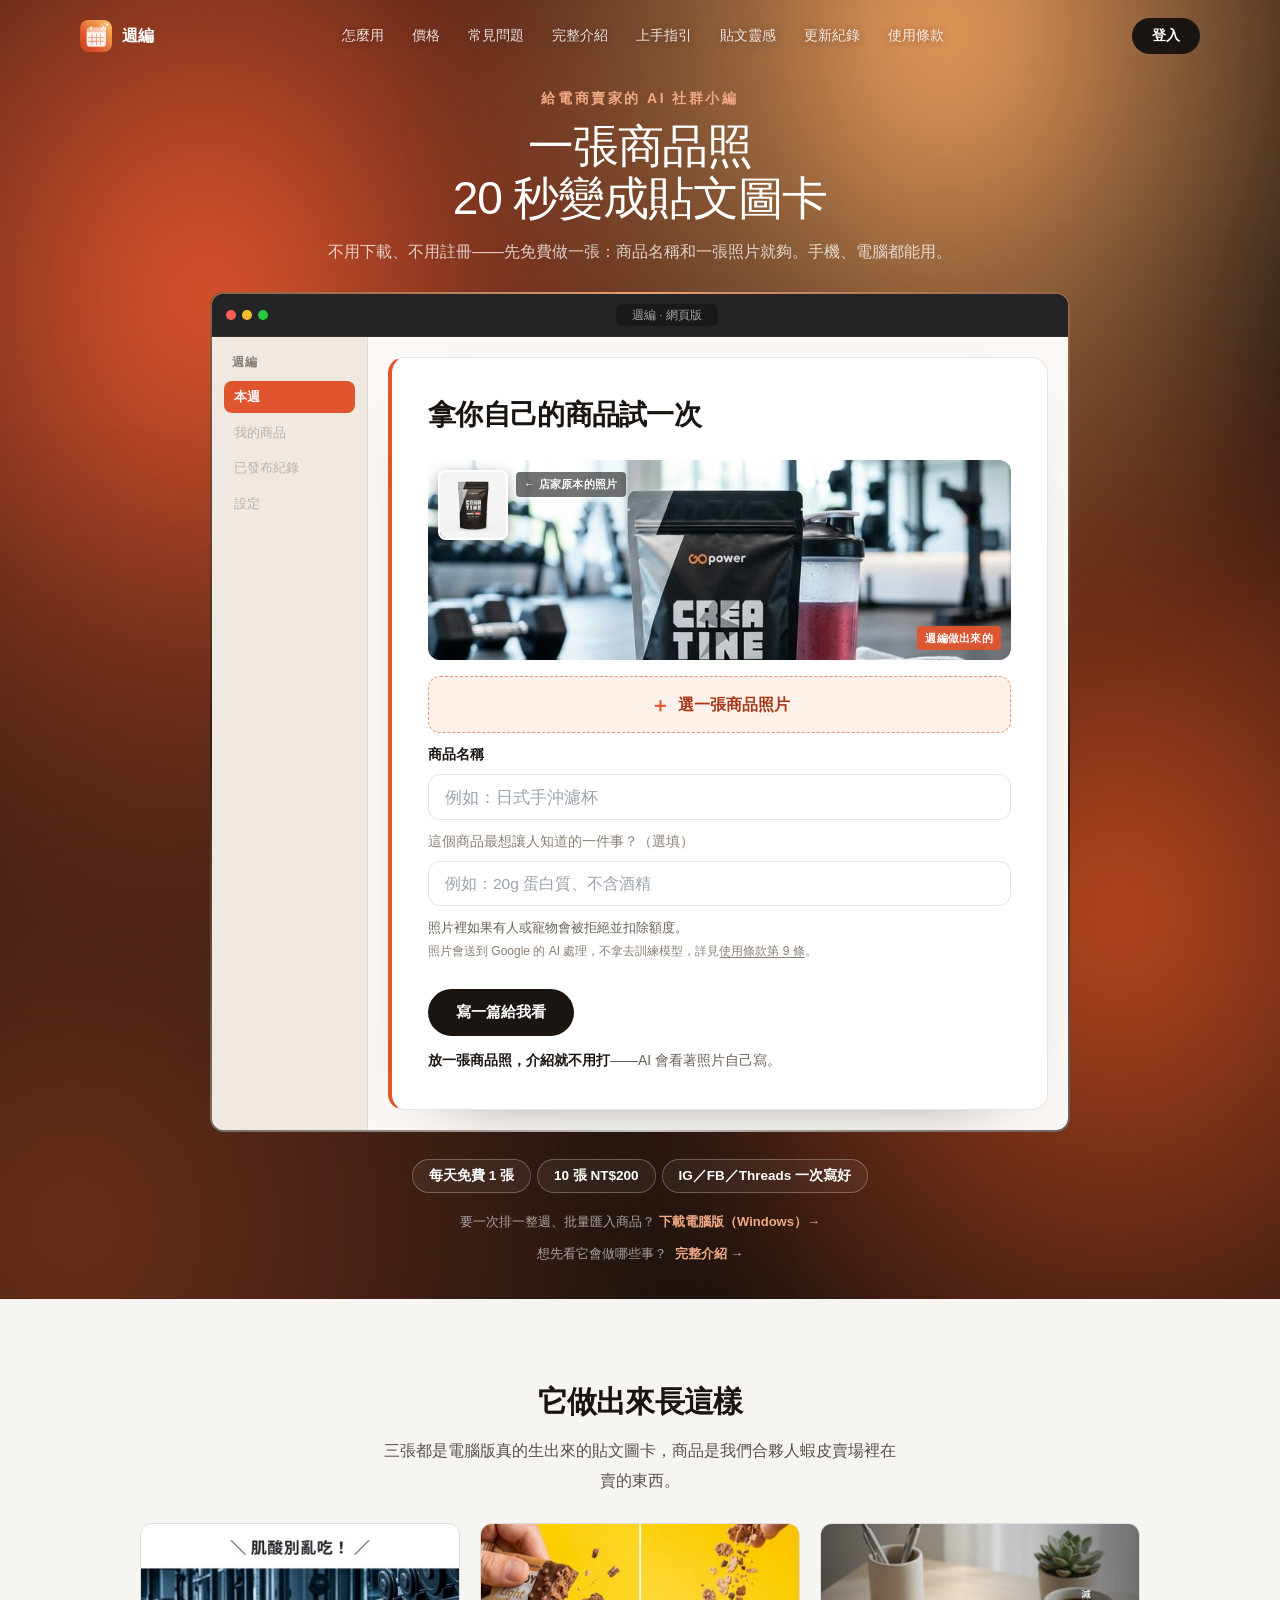
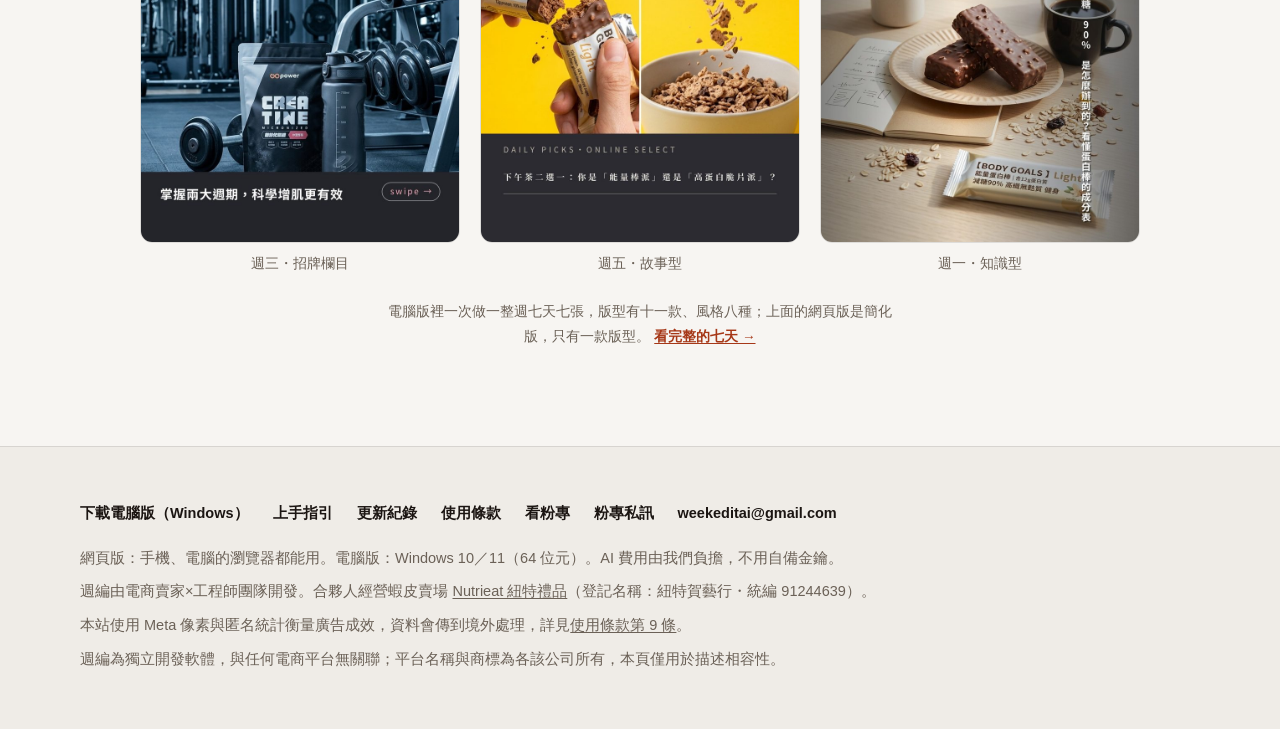
==== commit 3c477d1c: "更新網站內容（2026-10-10 20:13）" ====
--- a/index.html
+++ b/index.html
@@ -47,11 +47,11 @@
         "@type": "FAQPage",
         "mainEntity": [
           { "@type": "Question", "name": "免費做一張要綁信用卡嗎？", "acceptedAnswer": { "@type": "Answer", "text": "不用。網頁版每天免費一張，不用卡、不留任何付款資料；只有買點數（十張 NT$200）的時候才刷卡，而且是在綠界的付款頁面上刷，我們碰不到你的卡號。電腦版的試用也一樣不用卡：下載免費、試用免費、連序號都不用，裝好打開填一個 email 就開始，14 天、文案 50 次、圖片 10 張。AI 金鑰也不用自己申請，生成的費用我們出。" } },
-          { "@type": "Question", "name": "點數可以退嗎？", "acceptedAnswer": { "@type": "Answer", "text": "不退。點數是線上服務，付款後立刻可以用，一經提供就算完成，不適用七日鑑賞期，所以我們把免費那張放在前面：每天都有免費一張，先做一張看品質，覺得值得再買。做失敗的那一張（塞車、逾時、AI 出錯）會自動退回來，不用申請。照片裡有人或寵物、AI 拒絕做的那張，因為 AI 真的跑過、費用真的發生，照樣扣 1 張，換一張照片再做。" } },
+          { "@type": "Question", "name": "點數可以退嗎？", "acceptedAnswer": { "@type": "Answer", "text": "買了 7 天內、一張都還沒用，寄信或私訊告訴我們就全額退費。用過任何一張，就不適用七日鑑賞期、不退費，所以我們把免費那張放在前面：每天都有免費一張，先做一張看品質，覺得值得再買。我們這邊出問題、沒交出圖的那一張（塞車、逾時、斷線）會自動退回來，不用申請。照片裡有人或寵物、AI 決定不畫的那張，因為 AI 真的跑過、費用真的發生，照樣扣 1 張，換一張照片再做。" } },
           { "@type": "Question", "name": "電腦版試用的 14 天、50 次夠用嗎？", "acceptedAnswer": { "@type": "Answer", "text": "夠。排一整週大約用掉 8 次：按「幫我排這一週」算 1 次，接著七天各生一次算 7 次。只重做圖卡不計次。50 次大概是六週的量。" } },
           { "@type": "Question", "name": "要多少錢？", "acceptedAnswer": { "@type": "Answer", "text": "網頁版：每天免費一張，想多做十張 NT$200（一張 NT$20），沒有效期。電腦版：免費試用 14 天，訂閱費用還沒定，開賣後會在粉專與網站公告。" } },
           { "@type": "Question", "name": "安裝時 Windows 跳出藍色警告「已保護你的電腦」？", "acceptedAnswer": { "@type": "Answer", "text": "正常的。小型軟體沒買微軟的年費簽章憑證都會這樣，不是軟體有問題。點「其他資訊 → 仍要執行」就能安裝，上手指引第 1 步有逐步圖解。" } },
-          { "@type": "Question", "name": "它會不會用我的帳號亂發文？", "acceptedAnswer": { "@type": "Answer", "text": "不會。所有內容經你核准才會發布，預設的發文方式是複製貼上，根本不碰你的帳號。資料的部分：因為 AI 費用是我們出的，生成時該商品的名稱、介紹與照片會先經過我們的伺服器，再轉送給 Google。我們只為完成那一次生成而處理它，不留作他用、不給第三方。你的商品資料與生成成果本體都存在你自己的電腦。另外，開始試用時我們會收你填的 email，以及一組從你電腦算出來、沒辦法還原回去的識別碼，用來確保一台電腦只領一次試用；想刪掉隨時私訊粉專。網頁版的部分：做好的圖卡與文案放在我們的伺服器 7 天，之後自動刪掉；帳號只有一個 email，沒有密碼、不綁任何社群帳號。買點數時的付款在綠界完成，我們不會拿到你的卡號。" } },
+          { "@type": "Question", "name": "它會不會用我的帳號亂發文？", "acceptedAnswer": { "@type": "Answer", "text": "不會。所有內容經你核准才會發布，預設的發文方式是複製貼上，根本不碰你的帳號。資料的部分：因為 AI 費用是我們出的，生成時該商品的名稱、介紹與照片會先經過我們的伺服器，再轉送給 Google。我們只為完成那一次生成而處理它，不留作他用、不給第三方。你的商品資料與生成成果本體都存在你自己的電腦。另外，開始試用時我們會收你填的 email，以及一組從你電腦算出來、沒辦法還原回去的識別碼，用來確保一台電腦只領一次試用；想刪掉隨時私訊粉專。網頁版的部分：做好的圖卡與文案，連同你上傳的那張照片，放在我們的伺服器 7 天（用來檢查品質），之後自動刪掉；帳號只有一個 email，沒有密碼、不綁任何社群帳號。買點數時的付款在綠界完成，我們不會拿到你的卡號。" } },
           { "@type": "Question", "name": "用 AI 生的內容發文，會不會被平台判違規？", "acceptedAnswer": { "@type": "Answer", "text": "軟體預設動線是「生成、你看過改過、複製貼上」，對平台來說就是你手動發的貼文。要注意的是各平台自己的內容規範，那跟用不用 AI 無關。" } },
           { "@type": "Question", "name": "你們如果哪天不做了，軟體會不會就不能用？", "acceptedAnswer": { "@type": "Answer", "text": "AI 生成的部分會停，因為費用是我們付的、生成要連到我們的伺服器。但你已經做出來的東西不會消失：商品資料、文案、圖卡都在你自己的電腦裡，軟體照樣打得開、匯得出來。真有那一天我們會提前公告。" } },
           { "@type": "Question", "name": "我電腦不太好，裝得起來嗎？", "acceptedAnswer": { "@type": "Answer", "text": "會用賣家中心，就會用這套。有圖文上手指引一步步帶；真的卡住，私訊粉專約個時間，我們可以遠端幫你弄。" } },
@@ -111,11 +111,11 @@
          官網從 Task 3 到這次修改之間一次都沒有部署過，兩個改動是同一天一起上線
          的——手機那半邊是直接從那顆事件換成登入完成送出的 `Lead`
          （`content_name:'web-login'`），中間沒有斷過。 -->
-    <script type="module" crossorigin src="/assets/index-yBE4FJii.js"></script>
-    <link rel="modulepreload" crossorigin href="/assets/app-xWwDumPB.js">
+    <script type="module" crossorigin src="/assets/index-Dj0PpcQl.js"></script>
+    <link rel="modulepreload" crossorigin href="/assets/app-zYygBFmI.js">
     <link rel="modulepreload" crossorigin href="/assets/card-BBiVAWwM.js">
-    <link rel="modulepreload" crossorigin href="/assets/useReveal-BTWLk8Y-.js">
-    <link rel="stylesheet" crossorigin href="/assets/app-BBT4YkCs.css">
+    <link rel="modulepreload" crossorigin href="/assets/useReveal-wYPnQqT3.js">
+    <link rel="stylesheet" crossorigin href="/assets/app-_zVdvPiG.css">
   </head>
   <body>
     <noscript
--- a/assets/app-_zVdvPiG.css
+++ b/assets/app-_zVdvPiG.css
@@ -0,0 +1 @@
+*,:before,:after{--tw-border-spacing-x: 0;--tw-border-spacing-y: 0;--tw-translate-x: 0;--tw-translate-y: 0;--tw-rotate: 0;--tw-skew-x: 0;--tw-skew-y: 0;--tw-scale-x: 1;--tw-scale-y: 1;--tw-pan-x: ;--tw-pan-y: ;--tw-pinch-zoom: ;--tw-scroll-snap-strictness: proximity;--tw-gradient-from-position: ;--tw-gradient-via-position: ;--tw-gradient-to-position: ;--tw-ordinal: ;--tw-slashed-zero: ;--tw-numeric-figure: ;--tw-numeric-spacing: ;--tw-numeric-fraction: ;--tw-ring-inset: ;--tw-ring-offset-width: 0px;--tw-ring-offset-color: #fff;--tw-ring-color: rgb(59 130 246 / .5);--tw-ring-offset-shadow: 0 0 #0000;--tw-ring-shadow: 0 0 #0000;--tw-shadow: 0 0 #0000;--tw-shadow-colored: 0 0 #0000;--tw-blur: ;--tw-brightness: ;--tw-contrast: ;--tw-grayscale: ;--tw-hue-rotate: ;--tw-invert: ;--tw-saturate: ;--tw-sepia: ;--tw-drop-shadow: ;--tw-backdrop-blur: ;--tw-backdrop-brightness: ;--tw-backdrop-contrast: ;--tw-backdrop-grayscale: ;--tw-backdrop-hue-rotate: ;--tw-backdrop-invert: ;--tw-backdrop-opacity: ;--tw-backdrop-saturate: ;--tw-backdrop-sepia: ;--tw-contain-size: ;--tw-contain-layout: ;--tw-contain-paint: ;--tw-contain-style: }::backdrop{--tw-border-spacing-x: 0;--tw-border-spacing-y: 0;--tw-translate-x: 0;--tw-translate-y: 0;--tw-rotate: 0;--tw-skew-x: 0;--tw-skew-y: 0;--tw-scale-x: 1;--tw-scale-y: 1;--tw-pan-x: ;--tw-pan-y: ;--tw-pinch-zoom: ;--tw-scroll-snap-strictness: proximity;--tw-gradient-from-position: ;--tw-gradient-via-position: ;--tw-gradient-to-position: ;--tw-ordinal: ;--tw-slashed-zero: ;--tw-numeric-figure: ;--tw-numeric-spacing: ;--tw-numeric-fraction: ;--tw-ring-inset: ;--tw-ring-offset-width: 0px;--tw-ring-offset-color: #fff;--tw-ring-color: rgb(59 130 246 / .5);--tw-ring-offset-shadow: 0 0 #0000;--tw-ring-shadow: 0 0 #0000;--tw-shadow: 0 0 #0000;--tw-shadow-colored: 0 0 #0000;--tw-blur: ;--tw-brightness: ;--tw-contrast: ;--tw-grayscale: ;--tw-hue-rotate: ;--tw-invert: ;--tw-saturate: ;--tw-sepia: ;--tw-drop-shadow: ;--tw-backdrop-blur: ;--tw-backdrop-brightness: ;--tw-backdrop-contrast: ;--tw-backdrop-grayscale: ;--tw-backdrop-hue-rotate: ;--tw-backdrop-invert: ;--tw-backdrop-opacity: ;--tw-backdrop-saturate: ;--tw-backdrop-sepia: ;--tw-contain-size: ;--tw-contain-layout: ;--tw-contain-paint: ;--tw-contain-style: }*,:before,:after{box-sizing:border-box;border-width:0;border-style:solid;border-color:#e5e7eb}:before,:after{--tw-content: ""}html,:host{line-height:1.5;-webkit-text-size-adjust:100%;-moz-tab-size:4;-o-tab-size:4;tab-size:4;font-family:-apple-system,BlinkMacSystemFont,PingFang TC,Noto Sans TC,Microsoft JhengHei,Helvetica Neue,Helvetica,Arial,sans-serif;font-feature-settings:normal;font-variation-settings:normal;-webkit-tap-highlight-color:transparent}body{margin:0;line-height:inherit}hr{height:0;color:inherit;border-top-width:1px}abbr:where([title]){-webkit-text-decoration:underline dotted;text-decoration:underline dotted}h1,h2,h3,h4,h5,h6{font-size:inherit;font-weight:inherit}a{color:inherit;text-decoration:inherit}b,strong{font-weight:bolder}code,kbd,samp,pre{font-family:ui-monospace,SFMono-Regular,Menlo,Monaco,Consolas,Liberation Mono,Courier New,monospace;font-feature-settings:normal;font-variation-settings:normal;font-size:1em}small{font-size:80%}sub,sup{font-size:75%;line-height:0;position:relative;vertical-align:baseline}sub{bottom:-.25em}sup{top:-.5em}table{text-indent:0;border-color:inherit;border-collapse:collapse}button,input,optgroup,select,textarea{font-family:inherit;font-feature-settings:inherit;font-variation-settings:inherit;font-size:100%;font-weight:inherit;line-height:inherit;letter-spacing:inherit;color:inherit;margin:0;padding:0}button,select{text-transform:none}button,input:where([type=button]),input:where([type=reset]),input:where([type=submit]){-webkit-appearance:button;background-color:transparent;background-image:none}:-moz-focusring{outline:auto}:-moz-ui-invalid{box-shadow:none}progress{vertical-align:baseline}::-webkit-inner-spin-button,::-webkit-outer-spin-button{height:auto}[type=search]{-webkit-appearance:textfield;outline-offset:-2px}::-webkit-search-decoration{-webkit-appearance:none}::-webkit-file-upload-button{-webkit-appearance:button;font:inherit}summary{display:list-item}blockquote,dl,dd,h1,h2,h3,h4,h5,h6,hr,figure,p,pre{margin:0}fieldset{margin:0;padding:0}legend{padding:0}ol,ul,menu{list-style:none;margin:0;padding:0}dialog{padding:0}textarea{resize:vertical}input::-moz-placeholder,textarea::-moz-placeholder{opacity:1;color:#9ca3af}input::placeholder,textarea::placeholder{opacity:1;color:#9ca3af}button,[role=button]{cursor:pointer}:disabled{cursor:default}img,svg,video,canvas,audio,iframe,embed,object{display:block;vertical-align:middle}img,video{max-width:100%;height:auto}[hidden]:where(:not([hidden=until-found])){display:none}html{scroll-behavior:smooth;-webkit-font-smoothing:antialiased;-moz-osx-font-smoothing:grayscale}body{--tw-bg-opacity: 1;background-color:rgb(247 245 242 / var(--tw-bg-opacity, 1));font-family:-apple-system,BlinkMacSystemFont,PingFang TC,Noto Sans TC,Microsoft JhengHei,Helvetica Neue,Helvetica,Arial,sans-serif;--tw-text-opacity: 1;color:rgb(27 21 18 / var(--tw-text-opacity, 1))}:where(a,button,summary,input):focus-visible{border-radius:.125rem;outline-style:solid;outline-width:3px;outline-offset:3px;outline-color:#e1552e}.prose :where(h2){margin-top:3.5rem;margin-bottom:1rem;border-top-width:1px;border-color:#0000001a;padding-top:2rem;font-size:clamp(22px,3vw,30px);font-weight:800;letter-spacing:-.025em}.prose :where(h2):first-of-type{margin-top:1rem;border-top-width:0px;padding-top:0}.prose :where(h3){margin-top:2.25rem;margin-bottom:.75rem;font-size:19px;font-weight:700;letter-spacing:-.025em}.prose :where(p){margin-top:1rem;margin-bottom:1rem;font-size:16.5px;line-height:1.9;--tw-text-opacity: 1;color:rgb(70 60 53 / var(--tw-text-opacity, 1))}.prose :where(ul,ol){margin-top:1rem;margin-bottom:1rem;padding-left:1.5rem;font-size:16.5px;line-height:1.9;--tw-text-opacity: 1;color:rgb(70 60 53 / var(--tw-text-opacity, 1))}.prose :where(ul){list-style-type:disc}.prose :where(ol){list-style-type:decimal}.prose :where(li){margin-bottom:.5rem}.prose :where(a){--tw-text-opacity: 1;color:rgb(166 56 24 / var(--tw-text-opacity, 1));text-decoration-line:underline;text-underline-offset:3px}.prose :where(strong){font-weight:700;--tw-text-opacity: 1;color:rgb(27 21 18 / var(--tw-text-opacity, 1))}.prose :where(figure){margin-top:2rem;margin-bottom:2rem}.prose :where(figure img){width:100%;border-radius:.75rem;border-width:1px;border-color:#0000001a;--tw-shadow: 0 24px 60px -40px rgba(0,0,0,.6);--tw-shadow-colored: 0 24px 60px -40px var(--tw-shadow-color);box-shadow:var(--tw-ring-offset-shadow, 0 0 #0000),var(--tw-ring-shadow, 0 0 #0000),var(--tw-shadow)}.prose :where(figcaption){margin-top:.625rem;font-size:14px;line-height:1.7;--tw-text-opacity: 1;color:rgb(107 97 87 / var(--tw-text-opacity, 1))}.prose :where(table){width:100%;border-collapse:collapse;font-size:15.5px}.prose :where(th,td){border-bottom-width:1px;border-color:#0000001a;padding:.75rem 1rem;text-align:left;vertical-align:top}.prose :where(thead th){background-color:#00000008;font-weight:700}.prose :where(details){border-bottom-width:1px;border-color:#0000001a}.prose :where(summary){cursor:pointer;padding-top:1rem;padding-bottom:1rem;font-weight:700}.prose :where(hr){margin-top:2.5rem;margin-bottom:2.5rem;border-width:0px;border-top-width:1px;border-color:#0000001a}.prose :where(code){border-radius:.25rem;background-color:#0000000d;padding:.125rem .375rem;font-size:.9em}.prose :where(h1){margin-bottom:1rem;margin-top:.5rem;font-size:clamp(28px,4.4vw,44px);font-weight:800;line-height:1.15;letter-spacing:-.025em}.prose :where(.eyebrow){margin-bottom:.75rem;font-size:12.5px;font-weight:700;letter-spacing:.18em;--tw-text-opacity: 1;color:rgb(166 56 24 / var(--tw-text-opacity, 1))}.prose :where(.lead){max-width:40em;font-size:clamp(16px,2vw,19px);line-height:1.85;--tw-text-opacity: 1;color:rgb(91 80 73 / var(--tw-text-opacity, 1))}.prose :where(.small){font-size:14.5px;line-height:1.8;--tw-text-opacity: 1;color:rgb(107 97 87 / var(--tw-text-opacity, 1))}.prose :where(.btn){margin-top:.5rem;margin-bottom:.5rem;display:inline-flex;align-items:center;justify-content:center;gap:.5rem;border-radius:9999px;--tw-bg-opacity: 1;background-color:rgb(27 21 18 / var(--tw-bg-opacity, 1));padding:.75rem 1.75rem;font-size:15px;font-weight:600;--tw-text-opacity: 1;color:rgb(255 255 255 / var(--tw-text-opacity, 1));text-decoration-line:none;transition-property:color,background-color,border-color,text-decoration-color,fill,stroke;transition-timing-function:cubic-bezier(.4,0,.2,1);transition-duration:.15s}.prose :where(.btn):hover{--tw-bg-opacity: 1;background-color:rgb(0 0 0 / var(--tw-bg-opacity, 1))}.prose :where(.btn.ghost){background-color:transparent;--tw-text-opacity: 1;color:rgb(70 60 53 / var(--tw-text-opacity, 1));--tw-ring-offset-shadow: var(--tw-ring-inset) 0 0 0 var(--tw-ring-offset-width) var(--tw-ring-offset-color);--tw-ring-shadow: var(--tw-ring-inset) 0 0 0 calc(1px + var(--tw-ring-offset-width)) var(--tw-ring-color);box-shadow:var(--tw-ring-offset-shadow),var(--tw-ring-shadow),var(--tw-shadow, 0 0 #0000);--tw-ring-color: rgb(0 0 0 / .15)}.prose :where(.btn.ghost):hover{background-color:#0000000d}.prose :where(.btn-row){margin-top:1.5rem;margin-bottom:1.5rem;display:flex;flex-wrap:wrap;align-items:center;gap:.75rem}.prose :where(.pains){margin-top:1.5rem;margin-bottom:1.5rem;list-style-type:none;padding:0}.prose :where(.pains li){margin-bottom:0;border-bottom-width:1px;border-color:#0000001a;padding-top:1rem;padding-bottom:1rem;font-size:clamp(16px,2vw,18px)}.prose :where(.pains li):first-child{border-top-width:1px;border-color:#0000001a}.prose :where(.table-wrap){margin-top:1.75rem;margin-bottom:1.75rem;overflow-x:auto;border-radius:.75rem;border-width:1px;border-color:#0000001a;--tw-bg-opacity: 1;background-color:rgb(255 255 255 / var(--tw-bg-opacity, 1))}.prose :where(.callout.warn){--tw-border-opacity: 1;border-left-color:rgb(180 83 9 / var(--tw-border-opacity, 1))}.prose :where(.warnnote){margin-top:1rem;margin-bottom:1rem;border-top-right-radius:.75rem;border-bottom-right-radius:.75rem;border-left-width:3px;--tw-border-opacity: 1;border-color:rgb(225 85 46 / var(--tw-border-opacity, 1));--tw-bg-opacity: 1;background-color:rgb(255 255 255 / var(--tw-bg-opacity, 1));padding:1rem 1.25rem;line-height:1.9}.prose :where(.callout){margin-top:1.5rem;margin-bottom:1.5rem;border-radius:.75rem;border-width:1px;border-left-width:3px;border-color:#0000001a;--tw-border-opacity: 1;border-left-color:rgb(225 85 46 / var(--tw-border-opacity, 1));--tw-bg-opacity: 1;background-color:rgb(255 255 255 / var(--tw-bg-opacity, 1));padding:1.25rem 1.5rem}.prose :where(.toc){margin-bottom:2.25rem;border-radius:.75rem;border-width:1px;border-color:#0000001a;--tw-bg-opacity: 1;background-color:rgb(255 255 255 / var(--tw-bg-opacity, 1));padding:1.25rem 1.75rem}.prose :where(.hashline){display:inline-block;word-break:break-all;font-family:ui-monospace,SFMono-Regular,Menlo,Monaco,Consolas,Liberation Mono,Courier New,monospace;font-size:14px;line-height:1.625}.prose :where(.narrow){margin-left:auto;margin-right:auto;width:100%;max-width:760px}.prose :where(.wrap){margin-left:auto;margin-right:auto;width:min(100% - 40px,1120px)}.sr-only{position:absolute;width:1px;height:1px;padding:0;margin:-1px;overflow:hidden;clip:rect(0,0,0,0);white-space:nowrap;border-width:0}.pointer-events-none{pointer-events:none}.invisible{visibility:hidden}.fixed{position:fixed}.absolute{position:absolute}.relative{position:relative}.sticky{position:sticky}.-inset-\[35\%\]{top:-35%;right:-35%;bottom:-35%;left:-35%}.inset-0{top:0;right:0;bottom:0;left:0}.inset-x-0{left:0;right:0}.bottom-2\.5{bottom:.625rem}.left-2\.5{left:.625rem}.left-\[88px\]{left:88px}.right-2\.5{right:.625rem}.top-0{top:0}.top-2\.5{top:.625rem}.top-3{top:.75rem}.z-10{z-index:10}.z-40{z-index:40}.order-1{order:1}.order-2{order:2}.order-3{order:3}.m-0{margin:0}.mx-4{margin-left:1rem;margin-right:1rem}.mx-auto{margin-left:auto;margin-right:auto}.my-3{margin-top:.75rem;margin-bottom:.75rem}.-mb-px{margin-bottom:-1px}.-mt-1{margin-top:-.25rem}.mb-2{margin-bottom:.5rem}.mb-3{margin-bottom:.75rem}.mb-4{margin-bottom:1rem}.mb-5{margin-bottom:1.25rem}.ml-1{margin-left:.25rem}.ml-auto{margin-left:auto}.mt-0\.5{margin-top:.125rem}.mt-1{margin-top:.25rem}.mt-1\.5{margin-top:.375rem}.mt-10{margin-top:2.5rem}.mt-12{margin-top:3rem}.mt-16{margin-top:4rem}.mt-2{margin-top:.5rem}.mt-2\.5{margin-top:.625rem}.mt-20{margin-top:5rem}.mt-24{margin-top:6rem}.mt-28{margin-top:7rem}.mt-3{margin-top:.75rem}.mt-3\.5{margin-top:.875rem}.mt-32{margin-top:8rem}.mt-4{margin-top:1rem}.mt-5{margin-top:1.25rem}.mt-6{margin-top:1.5rem}.mt-7{margin-top:1.75rem}.mt-8{margin-top:2rem}.mt-9{margin-top:2.25rem}.block{display:block}.inline-block{display:inline-block}.inline{display:inline}.flex{display:flex}.inline-flex{display:inline-flex}.table{display:table}.grid{display:grid}.hidden{display:none}.aspect-square{aspect-ratio:1 / 1}.h-14{height:3.5rem}.h-2{height:.5rem}.h-2\.5{height:.625rem}.h-3{height:.75rem}.h-4{height:1rem}.h-5{height:1.25rem}.h-8{height:2rem}.h-9{height:2.25rem}.h-\[118px\]{height:118px}.h-\[3px\]{height:3px}.h-\[70px\]{height:70px}.h-\[72px\]{height:72px}.h-fit{height:-moz-fit-content;height:fit-content}.h-full{height:100%}.min-h-\[316px\]{min-height:316px}.w-2\.5{width:.625rem}.w-3{width:.75rem}.w-4{width:1rem}.w-5{width:1.25rem}.w-8{width:2rem}.w-9{width:2.25rem}.w-\[156px\]{width:156px}.w-\[236px\]{width:236px}.w-\[4\.5em\]{width:4.5em}.w-\[70px\]{width:70px}.w-\[min\(100\%-32px\,1000px\)\]{width:min(100% - 32px,1000px)}.w-\[min\(100\%-32px\,1120px\)\]{width:min(100% - 32px,1120px)}.w-\[min\(100\%-32px\,560px\)\]{width:min(100% - 32px,560px)}.w-\[min\(100\%-32px\,720px\)\]{width:min(100% - 32px,720px)}.w-\[min\(100\%-32px\,760px\)\]{width:min(100% - 32px,760px)}.w-\[min\(100\%-32px\,860px\)\]{width:min(100% - 32px,860px)}.w-\[min\(100\%-32px\,960px\)\]{width:min(100% - 32px,960px)}.w-full{width:100%}.w-max{width:-moz-max-content;width:max-content}.min-w-0{min-width:0px}.min-w-\[560px\]{min-width:560px}.max-w-\[22em\]{max-width:22em}.max-w-\[34em\]{max-width:34em}.max-w-\[38em\]{max-width:38em}.max-w-\[420px\]{max-width:420px}.max-w-\[46em\]{max-width:46em}.max-w-\[760px\]{max-width:760px}.max-w-\[860px\]{max-width:860px}.flex-1{flex:1 1 0%}.shrink-0{flex-shrink:0}.basis-0{flex-basis:0px}.border-collapse{border-collapse:collapse}@keyframes spin{to{transform:rotate(360deg)}}.animate-spin{animation:spin 1s linear infinite}.cursor-pointer{cursor:pointer}.scroll-mt-24{scroll-margin-top:6rem}.list-none{list-style-type:none}.grid-cols-1{grid-template-columns:repeat(1,minmax(0,1fr))}.grid-cols-2{grid-template-columns:repeat(2,minmax(0,1fr))}.grid-cols-3{grid-template-columns:repeat(3,minmax(0,1fr))}.grid-cols-7{grid-template-columns:repeat(7,minmax(0,1fr))}.grid-cols-\[auto_1fr\]{grid-template-columns:auto 1fr}.grid-cols-\[minmax\(0\,1fr\)\]{grid-template-columns:minmax(0,1fr)}.grid-rows-\[0fr\]{grid-template-rows:0fr}.grid-rows-\[1fr\]{grid-template-rows:1fr}.flex-col{flex-direction:column}.flex-wrap{flex-wrap:wrap}.items-start{align-items:flex-start}.items-center{align-items:center}.items-baseline{align-items:baseline}.justify-end{justify-content:flex-end}.justify-center{justify-content:center}.justify-between{justify-content:space-between}.gap-1{gap:.25rem}.gap-1\.5{gap:.375rem}.gap-14{gap:3.5rem}.gap-2{gap:.5rem}.gap-2\.5{gap:.625rem}.gap-3{gap:.75rem}.gap-4{gap:1rem}.gap-5{gap:1.25rem}.gap-6{gap:1.5rem}.gap-7{gap:1.75rem}.gap-\[18px\]{gap:18px}.gap-x-2{-moz-column-gap:.5rem;column-gap:.5rem}.gap-x-3{-moz-column-gap:.75rem;column-gap:.75rem}.gap-x-4{-moz-column-gap:1rem;column-gap:1rem}.gap-x-6{-moz-column-gap:1.5rem;column-gap:1.5rem}.gap-y-1{row-gap:.25rem}.gap-y-2{row-gap:.5rem}.space-y-1\.5>:not([hidden])~:not([hidden]){--tw-space-y-reverse: 0;margin-top:calc(.375rem * calc(1 - var(--tw-space-y-reverse)));margin-bottom:calc(.375rem * var(--tw-space-y-reverse))}.self-start{align-self:flex-start}.self-end{align-self:flex-end}.overflow-hidden{overflow:hidden}.overflow-x-auto{overflow-x:auto}.whitespace-nowrap{white-space:nowrap}.whitespace-pre-wrap{white-space:pre-wrap}.break-words{overflow-wrap:break-word}.break-all{word-break:break-all}.rounded{border-radius:.25rem}.rounded-2xl{border-radius:1rem}.rounded-\[12px\]{border-radius:12px}.rounded-\[14px\]{border-radius:14px}.rounded-full{border-radius:9999px}.rounded-lg{border-radius:.5rem}.rounded-md{border-radius:.375rem}.rounded-xl{border-radius:.75rem}.border{border-width:1px}.border-2{border-width:2px}.border-\[1\.5px\]{border-width:1.5px}.border-b{border-bottom-width:1px}.border-b-2{border-bottom-width:2px}.border-l-\[3px\]{border-left-width:3px}.border-l-\[4px\]{border-left-width:4px}.border-r{border-right-width:1px}.border-t{border-top-width:1px}.border-dashed{border-style:dashed}.border-\[\#f0c9b6\]{--tw-border-opacity: 1;border-color:rgb(240 201 182 / var(--tw-border-opacity, 1))}.border-black\/10{border-color:#0000001a}.border-black\/15{border-color:#00000026}.border-black\/\[0\.06\]{border-color:#0000000f}.border-black\/\[0\.07\]{border-color:#00000012}.border-current{border-color:currentColor}.border-persimmon{--tw-border-opacity: 1;border-color:rgb(225 85 46 / var(--tw-border-opacity, 1))}.border-persimmon\/60{border-color:#e1552e99}.border-transparent{border-color:transparent}.border-white{--tw-border-opacity: 1;border-color:rgb(255 255 255 / var(--tw-border-opacity, 1))}.border-white\/5{border-color:#ffffff0d}.border-l-persimmon{--tw-border-opacity: 1;border-left-color:rgb(225 85 46 / var(--tw-border-opacity, 1))}.border-t-transparent{border-top-color:transparent}.bg-\[\#16120f\]{--tw-bg-opacity: 1;background-color:rgb(22 18 15 / var(--tw-bg-opacity, 1))}.bg-\[\#16181c\]{--tw-bg-opacity: 1;background-color:rgb(22 24 28 / var(--tw-bg-opacity, 1))}.bg-\[\#17110e\]{--tw-bg-opacity: 1;background-color:rgb(23 17 14 / var(--tw-bg-opacity, 1))}.bg-\[\#1877f2\]{--tw-bg-opacity: 1;background-color:rgb(24 119 242 / var(--tw-bg-opacity, 1))}.bg-\[\#1b1512\]{--tw-bg-opacity: 1;background-color:rgb(27 21 18 / var(--tw-bg-opacity, 1))}.bg-\[\#1d1815\]{--tw-bg-opacity: 1;background-color:rgb(29 24 21 / var(--tw-bg-opacity, 1))}.bg-\[\#242427\]{--tw-bg-opacity: 1;background-color:rgb(36 36 39 / var(--tw-bg-opacity, 1))}.bg-\[\#28c840\]{--tw-bg-opacity: 1;background-color:rgb(40 200 64 / var(--tw-bg-opacity, 1))}.bg-\[\#e1552e\]{--tw-bg-opacity: 1;background-color:rgb(225 85 46 / var(--tw-bg-opacity, 1))}.bg-\[\#efece7\]{--tw-bg-opacity: 1;background-color:rgb(239 236 231 / var(--tw-bg-opacity, 1))}.bg-\[\#f0e9e1\]{--tw-bg-opacity: 1;background-color:rgb(240 233 225 / var(--tw-bg-opacity, 1))}.bg-\[\#f3f0ec\]{--tw-bg-opacity: 1;background-color:rgb(243 240 236 / var(--tw-bg-opacity, 1))}.bg-\[\#f4f4f4\]{--tw-bg-opacity: 1;background-color:rgb(244 244 244 / var(--tw-bg-opacity, 1))}.bg-\[\#f7f5f2\]{--tw-bg-opacity: 1;background-color:rgb(247 245 242 / var(--tw-bg-opacity, 1))}.bg-\[\#f7f5f2\]\/80{background-color:#f7f5f2cc}.bg-\[\#faf9f7\]{--tw-bg-opacity: 1;background-color:rgb(250 249 247 / var(--tw-bg-opacity, 1))}.bg-\[\#fbf8f5\]{--tw-bg-opacity: 1;background-color:rgb(251 248 245 / var(--tw-bg-opacity, 1))}.bg-\[\#febc2e\]{--tw-bg-opacity: 1;background-color:rgb(254 188 46 / var(--tw-bg-opacity, 1))}.bg-\[\#ff5f57\]{--tw-bg-opacity: 1;background-color:rgb(255 95 87 / var(--tw-bg-opacity, 1))}.bg-black\/10{background-color:#0000001a}.bg-black\/30{background-color:#0000004d}.bg-black\/5{background-color:#0000000d}.bg-black\/55{background-color:#0000008c}.bg-black\/\[0\.03\]{background-color:#00000008}.bg-persimmon{--tw-bg-opacity: 1;background-color:rgb(225 85 46 / var(--tw-bg-opacity, 1))}.bg-persimmon-deep{--tw-bg-opacity: 1;background-color:rgb(166 56 24 / var(--tw-bg-opacity, 1))}.bg-persimmon-soft{--tw-bg-opacity: 1;background-color:rgb(253 241 234 / var(--tw-bg-opacity, 1))}.bg-persimmon\/55{background-color:#e1552e8c}.bg-persimmon\/95{background-color:#e1552ef2}.bg-white{--tw-bg-opacity: 1;background-color:rgb(255 255 255 / var(--tw-bg-opacity, 1))}.bg-white\/5{background-color:#ffffff0d}.bg-white\/90{background-color:#ffffffe6}.bg-white\/95{background-color:#fffffff2}.bg-\[linear-gradient\(90deg\,\#833ab4\,\#e1306c\,\#fcb045\)\]{background-image:linear-gradient(90deg,#833ab4,#e1306c,#fcb045)}.object-cover{-o-object-fit:cover;object-fit:cover}.p-0{padding:0}.p-2{padding:.5rem}.p-3{padding:.75rem}.p-4{padding:1rem}.p-5{padding:1.25rem}.p-6{padding:1.5rem}.p-7{padding:1.75rem}.px-0\.5{padding-left:.125rem;padding-right:.125rem}.px-2{padding-left:.5rem;padding-right:.5rem}.px-2\.5{padding-left:.625rem;padding-right:.625rem}.px-3{padding-left:.75rem;padding-right:.75rem}.px-3\.5{padding-left:.875rem;padding-right:.875rem}.px-4{padding-left:1rem;padding-right:1rem}.px-5{padding-left:1.25rem;padding-right:1.25rem}.px-6{padding-left:1.5rem;padding-right:1.5rem}.px-7{padding-left:1.75rem;padding-right:1.75rem}.py-0\.5{padding-top:.125rem;padding-bottom:.125rem}.py-1{padding-top:.25rem;padding-bottom:.25rem}.py-1\.5{padding-top:.375rem;padding-bottom:.375rem}.py-14{padding-top:3.5rem;padding-bottom:3.5rem}.py-16{padding-top:4rem;padding-bottom:4rem}.py-2{padding-top:.5rem;padding-bottom:.5rem}.py-2\.5{padding-top:.625rem;padding-bottom:.625rem}.py-20{padding-top:5rem;padding-bottom:5rem}.py-3{padding-top:.75rem;padding-bottom:.75rem}.py-3\.5{padding-top:.875rem;padding-bottom:.875rem}.py-4{padding-top:1rem;padding-bottom:1rem}.py-5{padding-top:1.25rem;padding-bottom:1.25rem}.py-6{padding-top:1.5rem;padding-bottom:1.5rem}.pb-1{padding-bottom:.25rem}.pb-1\.5{padding-bottom:.375rem}.pb-4{padding-bottom:1rem}.pb-5{padding-bottom:1.25rem}.pb-8{padding-bottom:2rem}.pb-9{padding-bottom:2.25rem}.pl-8{padding-left:2rem}.pr-2{padding-right:.5rem}.pt-1{padding-top:.25rem}.pt-\[104px\]{padding-top:104px}.pt-\[88px\]{padding-top:88px}.text-left{text-align:left}.text-center{text-align:center}.text-right{text-align:right}.align-top{vertical-align:top}.font-sans{font-family:-apple-system,BlinkMacSystemFont,PingFang TC,Noto Sans TC,Microsoft JhengHei,Helvetica Neue,Helvetica,Arial,sans-serif}.text-\[10\.5px\]{font-size:10.5px}.text-\[11\.5px\]{font-size:11.5px}.text-\[11px\]{font-size:11px}.text-\[12\.5px\]{font-size:12.5px}.text-\[12px\]{font-size:12px}.text-\[13\.5px\]{font-size:13.5px}.text-\[13px\]{font-size:13px}.text-\[14\.5px\]{font-size:14.5px}.text-\[14px\]{font-size:14px}.text-\[15\.5px\]{font-size:15.5px}.text-\[15px\]{font-size:15px}.text-\[16\.5px\]{font-size:16.5px}.text-\[16px\]{font-size:16px}.text-\[18px\]{font-size:18px}.text-\[19px\]{font-size:19px}.text-\[20px\]{font-size:20px}.text-\[26px\]{font-size:26px}.text-\[40px\]{font-size:40px}.text-\[clamp\(13\.5px\,1\.4vw\,16px\)\]{font-size:clamp(13.5px,1.4vw,16px)}.text-\[clamp\(19px\,2\.4vw\,24px\)\]{font-size:clamp(19px,2.4vw,24px)}.text-\[clamp\(20px\,2\.6vw\,28px\)\]{font-size:clamp(20px,2.6vw,28px)}.text-\[clamp\(21px\,2\.8vw\,28px\)\]{font-size:clamp(21px,2.8vw,28px)}.text-\[clamp\(21px\,3vw\,30px\)\]{font-size:clamp(21px,3vw,30px)}.text-\[clamp\(24px\,3\.6vw\,38px\)\]{font-size:clamp(24px,3.6vw,38px)}.text-\[clamp\(26px\,3\.6vw\,46px\)\]{font-size:clamp(26px,3.6vw,46px)}.text-\[clamp\(28px\,4\.2vw\,44px\)\]{font-size:clamp(28px,4.2vw,44px)}.font-bold{font-weight:700}.font-extrabold{font-weight:800}.font-medium{font-weight:500}.font-normal{font-weight:400}.font-semibold{font-weight:600}.leading-\[1\.12\]{line-height:1.12}.leading-\[1\.35\]{line-height:1.35}.leading-\[1\.5\]{line-height:1.5}.leading-\[1\.65\]{line-height:1.65}.leading-\[1\.6\]{line-height:1.6}.leading-\[1\.7\]{line-height:1.7}.leading-\[1\.85\]{line-height:1.85}.leading-\[1\.8\]{line-height:1.8}.leading-\[1\.9\]{line-height:1.9}.leading-none{line-height:1}.tracking-\[0\.08em\]{letter-spacing:.08em}.tracking-\[0\.18em\]{letter-spacing:.18em}.tracking-\[0\.24em\]{letter-spacing:.24em}.tracking-\[0\.26em\]{letter-spacing:.26em}.tracking-\[0\.3em\]{letter-spacing:.3em}.tracking-tight{letter-spacing:-.025em}.tracking-wide{letter-spacing:.025em}.text-\[\#1b1512\]{--tw-text-opacity: 1;color:rgb(27 21 18 / var(--tw-text-opacity, 1))}.text-\[\#276b4d\]{--tw-text-opacity: 1;color:rgb(39 107 77 / var(--tw-text-opacity, 1))}.text-\[\#463c35\]{--tw-text-opacity: 1;color:rgb(70 60 53 / var(--tw-text-opacity, 1))}.text-\[\#5b5049\]{--tw-text-opacity: 1;color:rgb(91 80 73 / var(--tw-text-opacity, 1))}.text-\[\#6b6157\]{--tw-text-opacity: 1;color:rgb(107 97 87 / var(--tw-text-opacity, 1))}.text-\[\#6f645b\]{--tw-text-opacity: 1;color:rgb(111 100 91 / var(--tw-text-opacity, 1))}.text-\[\#8a5a3f\]{--tw-text-opacity: 1;color:rgb(138 90 63 / var(--tw-text-opacity, 1))}.text-\[\#8a6a16\]{--tw-text-opacity: 1;color:rgb(138 106 22 / var(--tw-text-opacity, 1))}.text-\[\#8a7f76\]{--tw-text-opacity: 1;color:rgb(138 127 118 / var(--tw-text-opacity, 1))}.text-\[\#8a8178\]{--tw-text-opacity: 1;color:rgb(138 129 120 / var(--tw-text-opacity, 1))}.text-\[\#8b7f74\]{--tw-text-opacity: 1;color:rgb(139 127 116 / var(--tw-text-opacity, 1))}.text-\[\#a49a92\]{--tw-text-opacity: 1;color:rgb(164 154 146 / var(--tw-text-opacity, 1))}.text-\[\#b02a37\]{--tw-text-opacity: 1;color:rgb(176 42 55 / var(--tw-text-opacity, 1))}.text-\[\#f0a985\]{--tw-text-opacity: 1;color:rgb(240 169 133 / var(--tw-text-opacity, 1))}.text-persimmon{--tw-text-opacity: 1;color:rgb(225 85 46 / var(--tw-text-opacity, 1))}.text-persimmon-deep{--tw-text-opacity: 1;color:rgb(166 56 24 / var(--tw-text-opacity, 1))}.text-white{--tw-text-opacity: 1;color:rgb(255 255 255 / var(--tw-text-opacity, 1))}.text-white\/60{color:#fff9}.text-white\/75{color:#ffffffbf}.text-white\/85{color:#ffffffd9}.underline{text-decoration-line:underline}.underline-offset-2{text-underline-offset:2px}.accent-persimmon{accent-color:#e1552e}.opacity-40{opacity:.4}.opacity-85{opacity:.85}.shadow{--tw-shadow: 0 1px 3px 0 rgb(0 0 0 / .1), 0 1px 2px -1px rgb(0 0 0 / .1);--tw-shadow-colored: 0 1px 3px 0 var(--tw-shadow-color), 0 1px 2px -1px var(--tw-shadow-color);box-shadow:var(--tw-ring-offset-shadow, 0 0 #0000),var(--tw-ring-shadow, 0 0 #0000),var(--tw-shadow)}.shadow-\[0_24px_60px_-30px_rgba\(0\,0\,0\,0\.45\)\]{--tw-shadow: 0 24px 60px -30px rgba(0,0,0,.45);--tw-shadow-colored: 0 24px 60px -30px var(--tw-shadow-color);box-shadow:var(--tw-ring-offset-shadow, 0 0 #0000),var(--tw-ring-shadow, 0 0 #0000),var(--tw-shadow)}.shadow-\[0_30px_70px_-50px_rgba\(0\,0\,0\,0\.7\)\]{--tw-shadow: 0 30px 70px -50px rgba(0,0,0,.7);--tw-shadow-colored: 0 30px 70px -50px var(--tw-shadow-color);box-shadow:var(--tw-ring-offset-shadow, 0 0 #0000),var(--tw-ring-shadow, 0 0 #0000),var(--tw-shadow)}.shadow-\[0_30px_70px_-60px_rgba\(0\,0\,0\,0\.7\)\]{--tw-shadow: 0 30px 70px -60px rgba(0,0,0,.7);--tw-shadow-colored: 0 30px 70px -60px var(--tw-shadow-color);box-shadow:var(--tw-ring-offset-shadow, 0 0 #0000),var(--tw-ring-shadow, 0 0 #0000),var(--tw-shadow)}.shadow-\[0_40px_90px_-60px_rgba\(225\,85\,46\,0\.8\)\]{--tw-shadow: 0 40px 90px -60px rgba(225,85,46,.8);--tw-shadow-colored: 0 40px 90px -60px var(--tw-shadow-color);box-shadow:var(--tw-ring-offset-shadow, 0 0 #0000),var(--tw-ring-shadow, 0 0 #0000),var(--tw-shadow)}.shadow-\[0_4px_14px_rgba\(0\,0\,0\,0\.35\)\]{--tw-shadow: 0 4px 14px rgba(0,0,0,.35);--tw-shadow-colored: 0 4px 14px var(--tw-shadow-color);box-shadow:var(--tw-ring-offset-shadow, 0 0 #0000),var(--tw-ring-shadow, 0 0 #0000),var(--tw-shadow)}.outline-none{outline:2px solid transparent;outline-offset:2px}.ring-1{--tw-ring-offset-shadow: var(--tw-ring-inset) 0 0 0 var(--tw-ring-offset-width) var(--tw-ring-offset-color);--tw-ring-shadow: var(--tw-ring-inset) 0 0 0 calc(1px + var(--tw-ring-offset-width)) var(--tw-ring-color);box-shadow:var(--tw-ring-offset-shadow),var(--tw-ring-shadow),var(--tw-shadow, 0 0 #0000)}.ring-\[\#276b4d\]\/40{--tw-ring-color: rgb(39 107 77 / .4)}.ring-\[\#8a6a16\]\/40{--tw-ring-color: rgb(138 106 22 / .4)}.ring-\[\#b02a37\]\/40{--tw-ring-color: rgb(176 42 55 / .4)}.ring-black\/10{--tw-ring-color: rgb(0 0 0 / .1)}.ring-black\/15{--tw-ring-color: rgb(0 0 0 / .15)}.ring-white\/30{--tw-ring-color: rgb(255 255 255 / .3)}.blur-\[46px\]{--tw-blur: blur(46px);filter:var(--tw-blur) var(--tw-brightness) var(--tw-contrast) var(--tw-grayscale) var(--tw-hue-rotate) var(--tw-invert) var(--tw-saturate) var(--tw-sepia) var(--tw-drop-shadow)}.filter{filter:var(--tw-blur) var(--tw-brightness) var(--tw-contrast) var(--tw-grayscale) var(--tw-hue-rotate) var(--tw-invert) var(--tw-saturate) var(--tw-sepia) var(--tw-drop-shadow)}.backdrop-blur-xl{--tw-backdrop-blur: blur(24px);-webkit-backdrop-filter:var(--tw-backdrop-blur) var(--tw-backdrop-brightness) var(--tw-backdrop-contrast) var(--tw-backdrop-grayscale) var(--tw-backdrop-hue-rotate) var(--tw-backdrop-invert) var(--tw-backdrop-opacity) var(--tw-backdrop-saturate) var(--tw-backdrop-sepia);backdrop-filter:var(--tw-backdrop-blur) var(--tw-backdrop-brightness) var(--tw-backdrop-contrast) var(--tw-backdrop-grayscale) var(--tw-backdrop-hue-rotate) var(--tw-backdrop-invert) var(--tw-backdrop-opacity) var(--tw-backdrop-saturate) var(--tw-backdrop-sepia)}.transition-\[grid-template-rows\]{transition-property:grid-template-rows;transition-timing-function:cubic-bezier(.4,0,.2,1);transition-duration:.15s}.transition-all{transition-property:all;transition-timing-function:cubic-bezier(.4,0,.2,1);transition-duration:.15s}.transition-colors{transition-property:color,background-color,border-color,text-decoration-color,fill,stroke;transition-timing-function:cubic-bezier(.4,0,.2,1);transition-duration:.15s}.transition-transform{transition-property:transform;transition-timing-function:cubic-bezier(.4,0,.2,1);transition-duration:.15s}.duration-200{transition-duration:.2s}.duration-300{transition-duration:.3s}@keyframes fade-up{0%{opacity:0;transform:translateY(24px);filter:blur(6px)}to{opacity:1;transform:translateY(0);filter:blur(0)}}@keyframes fade-down{0%{opacity:0;transform:translateY(-16px)}to{opacity:1;transform:translateY(0)}}@keyframes hero-rise{0%{opacity:0;transform:translateY(64px) scale(.97)}to{opacity:1;transform:translateY(0) scale(1)}}.animate-fade-down{animation:fade-down .7s cubic-bezier(.22,1,.36,1) both}@keyframes railslide{0%{transform:translate(0)}to{transform:translate(calc(-50% - 9px))}}@keyframes stage-run{0%,to{opacity:1}50%{opacity:.4}}.animate-stage{animation:stage-run 1.4s ease-in-out infinite}.reveal{opacity:0;transform:translateY(28px);transition:opacity .8s cubic-bezier(.16,1,.3,1),transform .8s cubic-bezier(.16,1,.3,1)}.reveal.is-in{opacity:1;transform:none}@keyframes silk-drift{0%{transform:translate3d(-6%,-4%,0) scale(1)}to{transform:translate3d(8%,6%,0) scale(1.18)}}@keyframes silk-drift2{0%{transform:translate3d(5%,6%,0) scale(1.1)}to{transform:translate3d(-7%,-5%,0) scale(1)}}@keyframes glow-spin{to{transform:rotate(1turn)}}@keyframes char-rise{to{opacity:1;transform:none}}.silk-a{background:radial-gradient(38% 46% at 30% 34%,#e1552e,#e1552e00 70%),radial-gradient(34% 40% at 72% 62%,#b8461f,#b8461f00 72%);animation:silk-drift 17s ease-in-out infinite alternate}.silk-b{background:radial-gradient(30% 38% at 64% 22%,#f0a05e,#f0a05e00 74%),radial-gradient(40% 44% at 24% 76%,#6a2f1a,#6a2f1a00 76%);animation:silk-drift2 23s ease-in-out infinite alternate}.glow-frame:before{content:"";position:absolute;top:-120%;right:-120%;bottom:-120%;left:-120%;border-radius:inherit;background:conic-gradient(from 0deg,#ffb278e6,#e1552e26 28%,#ffffffbf 50%,#e1552e26 74%,#ffb278e6);animation:glow-spin 7s linear infinite}.glow-frame{overflow:hidden;padding:2px}.split .ch{display:inline-block;white-space:pre;opacity:0;transform:translateY(.45em);animation:char-rise .6s cubic-bezier(.22,1,.36,1) both}@keyframes card-pop{0%{opacity:0;transform:translateY(26px) rotate(-4deg) scale(.88)}to{opacity:1;transform:translateY(0) rotate(0) scale(1)}}.card-pop{animation:card-pop .85s cubic-bezier(.22,1,.36,1) both}@media (prefers-reduced-motion: reduce){[style*=railslide],.animate-stage{animation:none!important}.animate-fade-up,.animate-fade-down,.animate-hero-rise,.reveal{animation:none!important;transition:none!important;opacity:1!important;transform:none!important;filter:none!important}.silk-a,.silk-b,.glow-frame:before{animation:none!important}.split .ch,.card-pop{opacity:1!important;transform:none!important;animation:none!important}}.\[mask-image\:linear-gradient\(90deg\,transparent\,\#000_5\%\,\#000_95\%\,transparent\)\]{-webkit-mask-image:linear-gradient(90deg,transparent,#000 5%,#000 95%,transparent);mask-image:linear-gradient(90deg,transparent,#000 5%,#000 95%,transparent)}.\[text-shadow\:0_1px_10px_rgba\(60\,15\,0\,0\.55\)\]{text-shadow:0 1px 10px rgba(60,15,0,.55)}.before\:mr-2:before{content:var(--tw-content);margin-right:.5rem}.before\:font-bold:before{content:var(--tw-content);font-weight:700}.before\:text-persimmon:before{content:var(--tw-content);--tw-text-opacity: 1;color:rgb(225 85 46 / var(--tw-text-opacity, 1))}.before\:content-\[\'·\'\]:before{--tw-content: "·";content:var(--tw-content)}.last\:border-b-0:last-child{border-bottom-width:0px}.empty\:hidden:empty{display:none}.hover\:-translate-y-0\.5:hover{--tw-translate-y: -.125rem;transform:translate(var(--tw-translate-x),var(--tw-translate-y)) rotate(var(--tw-rotate)) skew(var(--tw-skew-x)) skewY(var(--tw-skew-y)) scaleX(var(--tw-scale-x)) scaleY(var(--tw-scale-y))}.hover\:border-persimmon:hover{--tw-border-opacity: 1;border-color:rgb(225 85 46 / var(--tw-border-opacity, 1))}.hover\:bg-\[\#276b4d\]\/10:hover{background-color:#276b4d1a}.hover\:bg-\[\#8a6a16\]\/10:hover{background-color:#8a6a161a}.hover\:bg-\[\#8c2e13\]:hover{--tw-bg-opacity: 1;background-color:rgb(140 46 19 / var(--tw-bg-opacity, 1))}.hover\:bg-\[\#b02a37\]\/10:hover{background-color:#b02a371a}.hover\:bg-\[\#fbe6db\]:hover{--tw-bg-opacity: 1;background-color:rgb(251 230 219 / var(--tw-bg-opacity, 1))}.hover\:bg-black:hover{--tw-bg-opacity: 1;background-color:rgb(0 0 0 / var(--tw-bg-opacity, 1))}.hover\:bg-black\/5:hover{background-color:#0000000d}.hover\:bg-persimmon-deep:hover{--tw-bg-opacity: 1;background-color:rgb(166 56 24 / var(--tw-bg-opacity, 1))}.hover\:bg-white\/15:hover{background-color:#ffffff26}.hover\:bg-white\/90:hover{background-color:#ffffffe6}.hover\:text-\[\#1b1512\]:hover{--tw-text-opacity: 1;color:rgb(27 21 18 / var(--tw-text-opacity, 1))}.hover\:text-\[\#463c35\]:hover{--tw-text-opacity: 1;color:rgb(70 60 53 / var(--tw-text-opacity, 1))}.hover\:text-persimmon-deep:hover{--tw-text-opacity: 1;color:rgb(166 56 24 / var(--tw-text-opacity, 1))}.hover\:text-white:hover{--tw-text-opacity: 1;color:rgb(255 255 255 / var(--tw-text-opacity, 1))}.hover\:\[animation-play-state\:paused\]:hover{animation-play-state:paused}.focus\:border-persimmon:focus{--tw-border-opacity: 1;border-color:rgb(225 85 46 / var(--tw-border-opacity, 1))}.disabled\:cursor-not-allowed:disabled{cursor:not-allowed}.disabled\:no-underline:disabled{text-decoration-line:none}.disabled\:opacity-40:disabled{opacity:.4}.disabled\:opacity-50:disabled{opacity:.5}.disabled\:opacity-60:disabled{opacity:.6}.group:hover .group-hover\:-translate-y-1{--tw-translate-y: -.25rem;transform:translate(var(--tw-translate-x),var(--tw-translate-y)) rotate(var(--tw-rotate)) skew(var(--tw-skew-x)) skewY(var(--tw-skew-y)) scaleX(var(--tw-scale-x)) scaleY(var(--tw-scale-y))}@media (min-width: 560px){.min-\[560px\]\:whitespace-nowrap{white-space:nowrap}}@media (min-width: 640px){.sm\:ml-auto{margin-left:auto}.sm\:block{display:block}.sm\:inline{display:inline}.sm\:flex{display:flex}.sm\:hidden{display:none}.sm\:h-\[200px\]{height:200px}.sm\:max-w-\[480px\]{max-width:480px}.sm\:max-w-md{max-width:28rem}.sm\:max-w-none{max-width:none}.sm\:grid-cols-2{grid-template-columns:repeat(2,minmax(0,1fr))}.sm\:grid-cols-3{grid-template-columns:repeat(3,minmax(0,1fr))}.sm\:grid-cols-4{grid-template-columns:repeat(4,minmax(0,1fr))}.sm\:flex-wrap{flex-wrap:wrap}.sm\:gap-20{gap:5rem}.sm\:gap-5{gap:1.25rem}.sm\:p-5{padding:1.25rem}.sm\:p-9{padding:2.25rem}.sm\:px-6{padding-left:1.5rem;padding-right:1.5rem}.sm\:text-\[12\.5px\]{font-size:12.5px}}@media (min-width: 768px){.md\:ml-0{margin-left:0}.md\:block{display:block}.md\:inline-block{display:inline-block}.md\:flex{display:flex}.md\:hidden{display:none}.md\:grid-cols-2{grid-template-columns:repeat(2,minmax(0,1fr))}.md\:grid-cols-3{grid-template-columns:repeat(3,minmax(0,1fr))}.md\:py-24{padding-top:6rem;padding-bottom:6rem}}@media (min-width: 1024px){.lg\:order-2{order:2}.lg\:grid-cols-3{grid-template-columns:repeat(3,minmax(0,1fr))}.lg\:grid-cols-\[0\.85fr_1\.15fr\]{grid-template-columns:.85fr 1.15fr}.lg\:grid-cols-\[1\.15fr_0\.85fr\]{grid-template-columns:1.15fr .85fr}}.\[\&_p\]\:my-2 p{margin-top:.5rem;margin-bottom:.5rem}.\[\&_p\]\:text-\[15\.5px\] p{font-size:15.5px}
